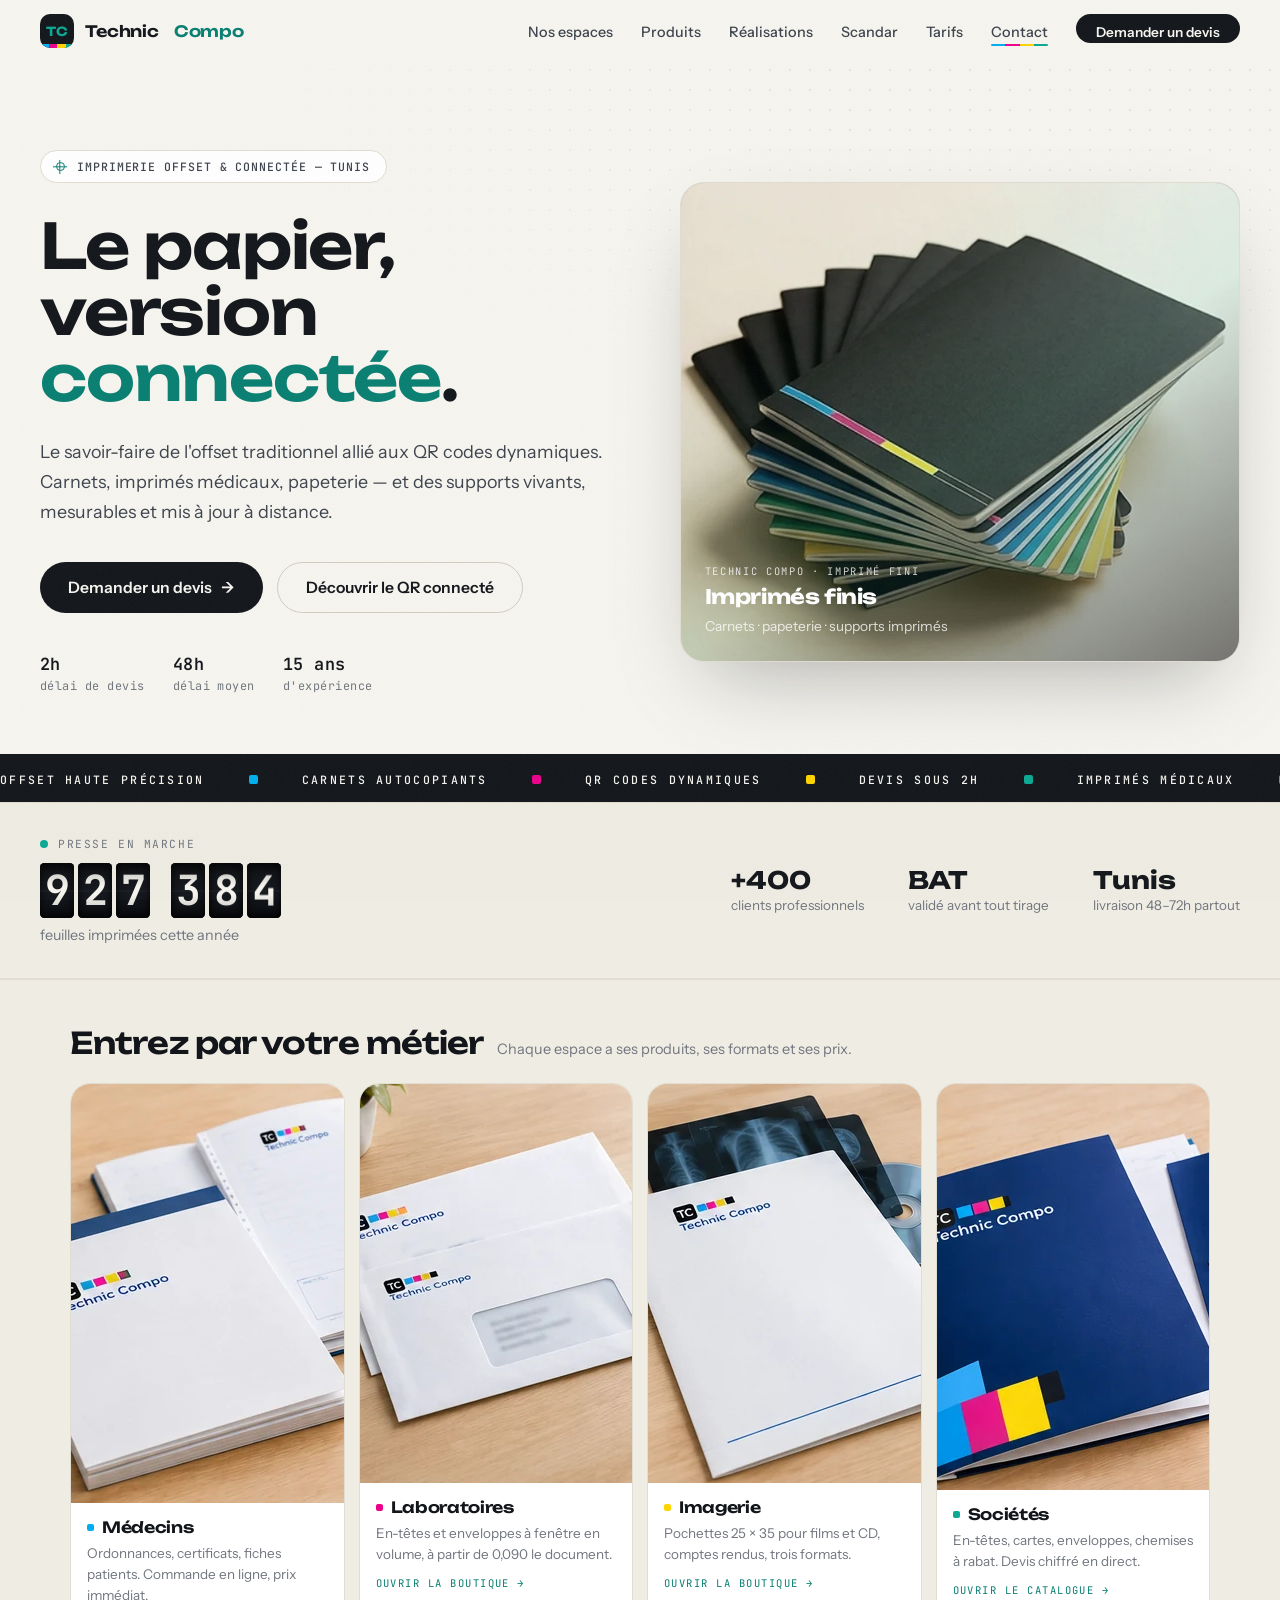
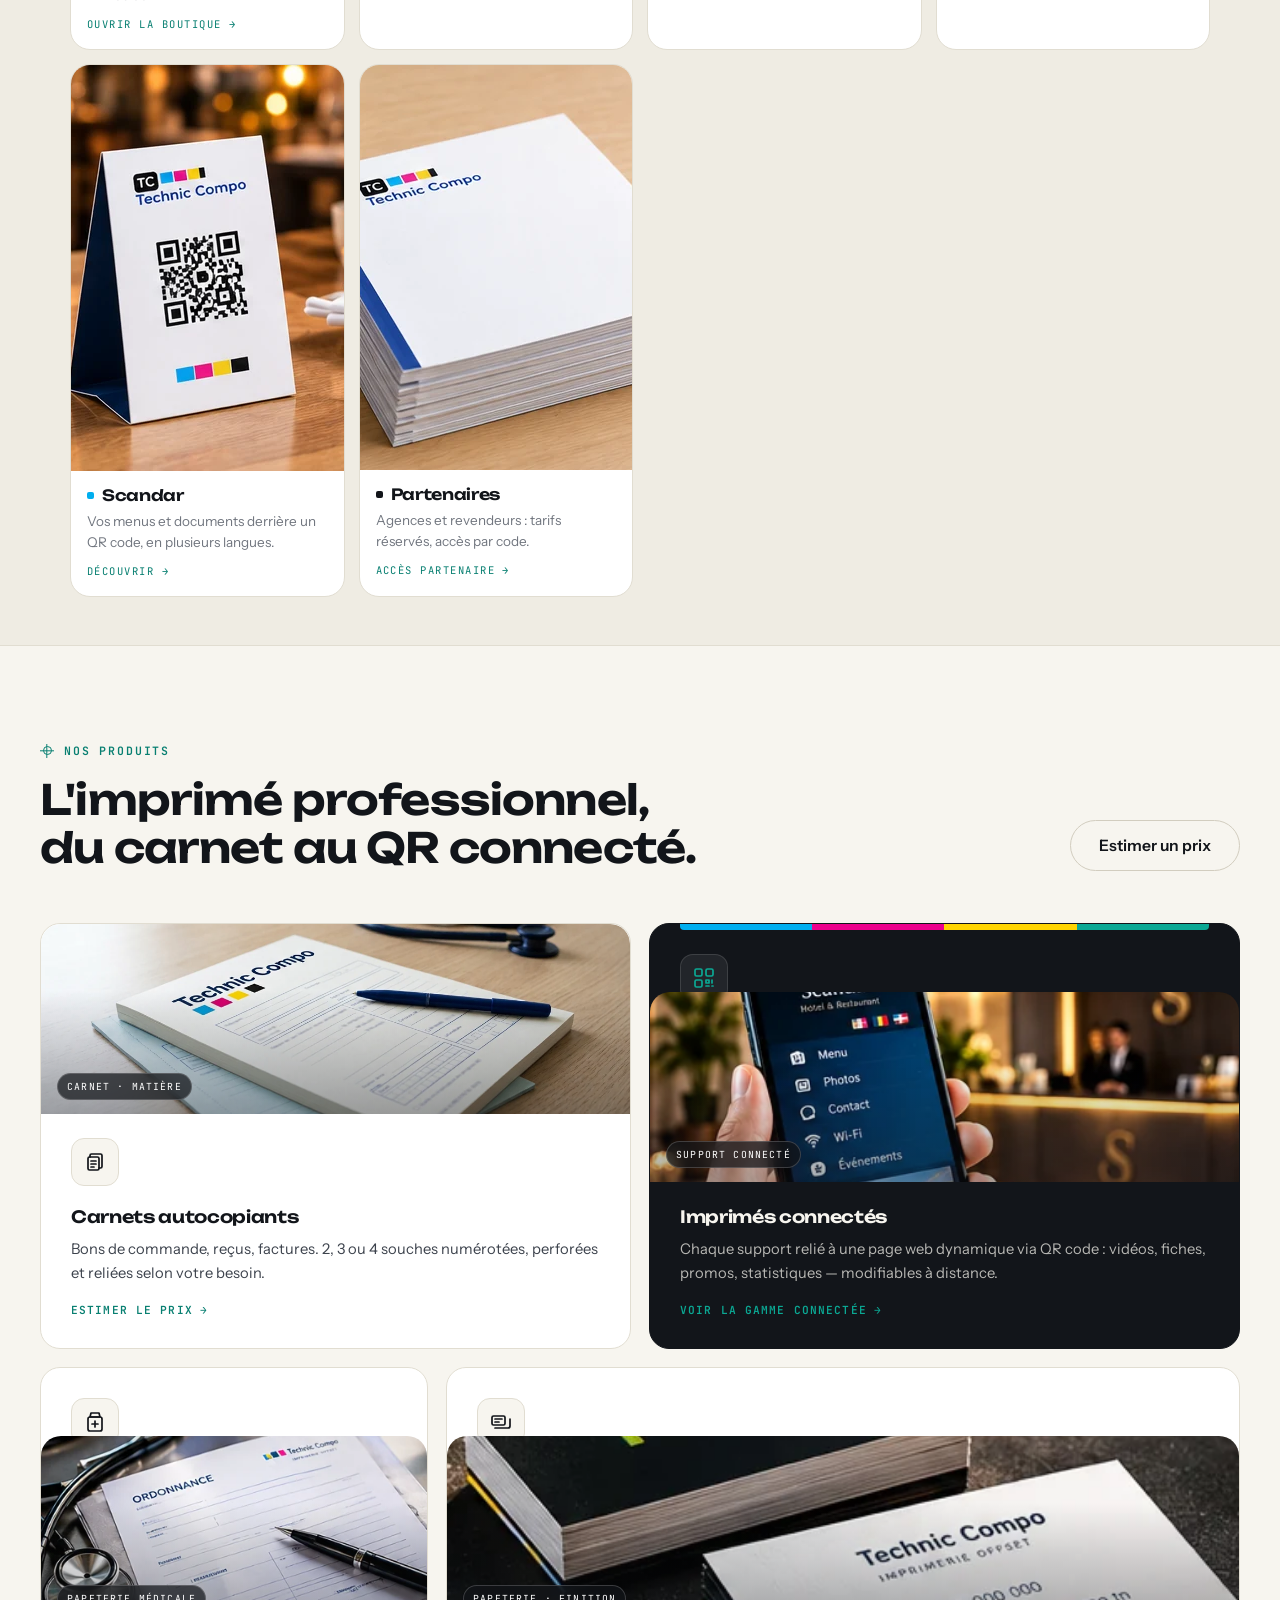
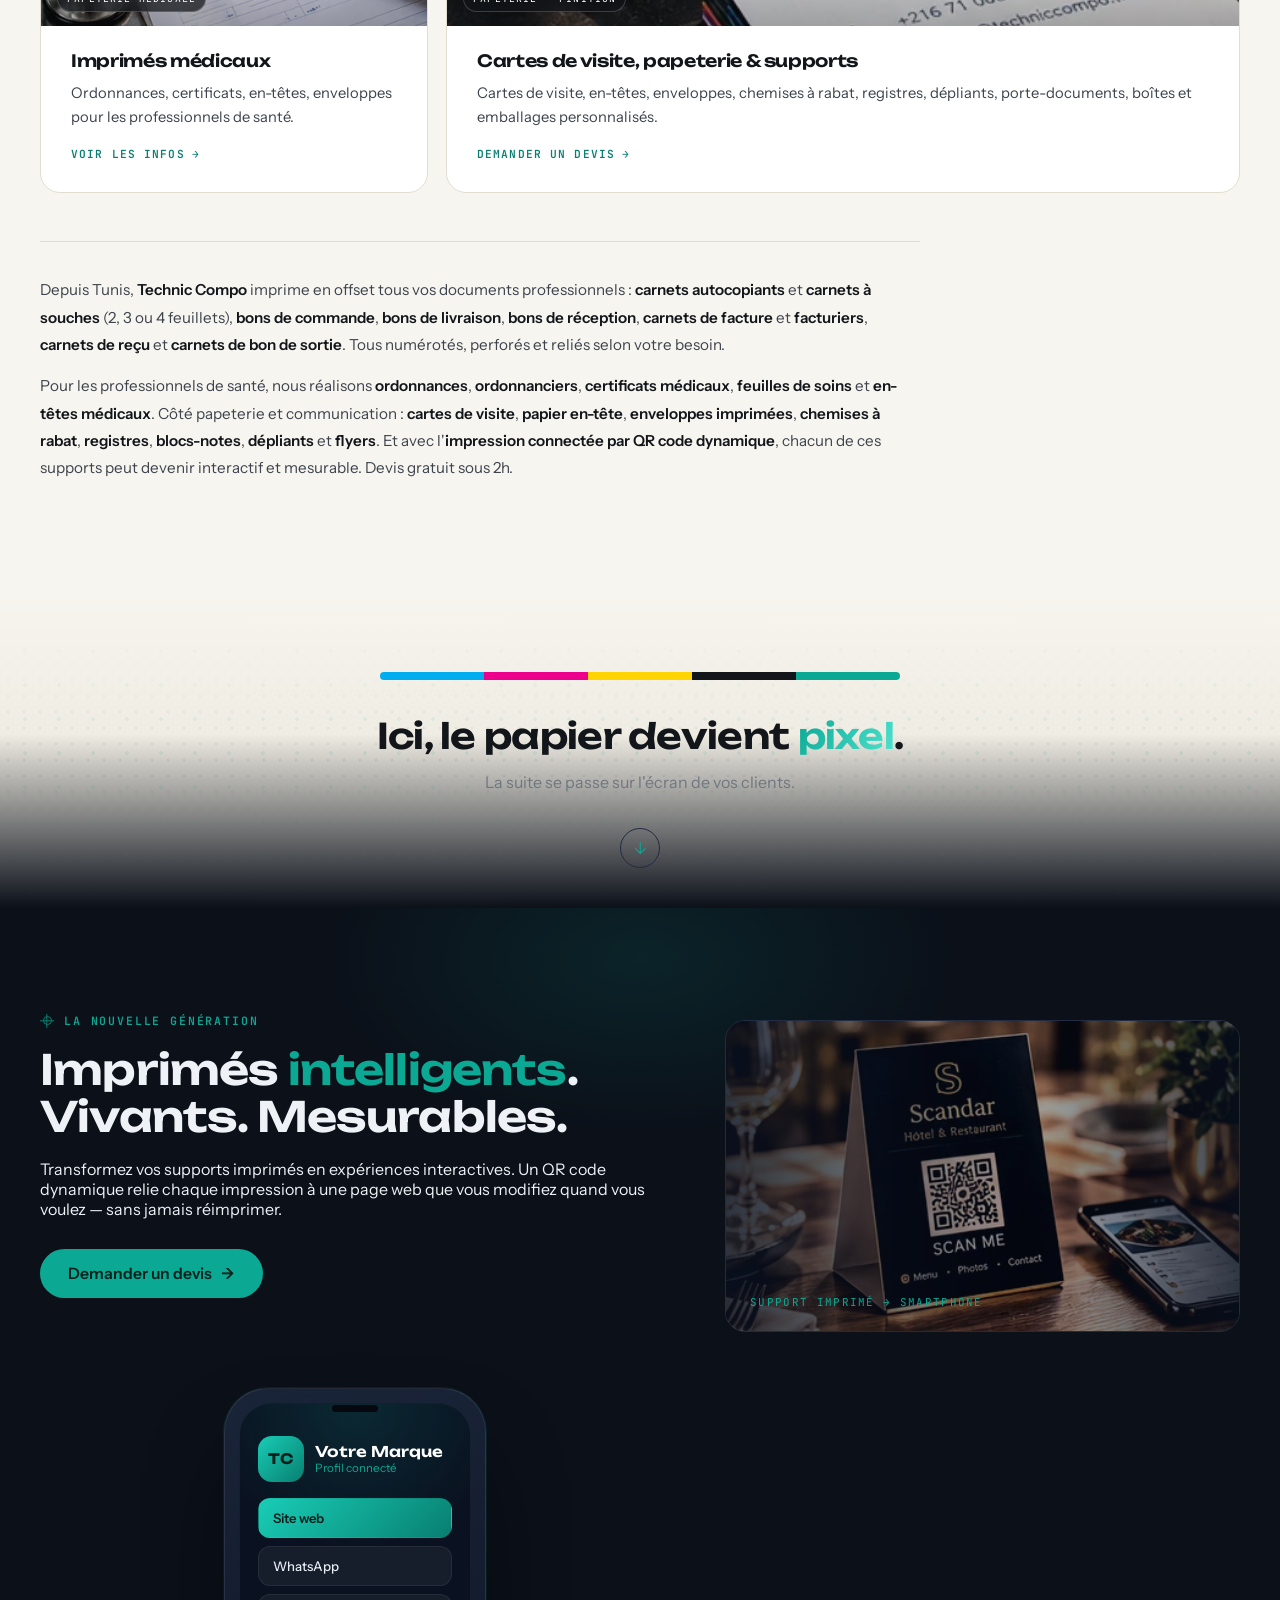
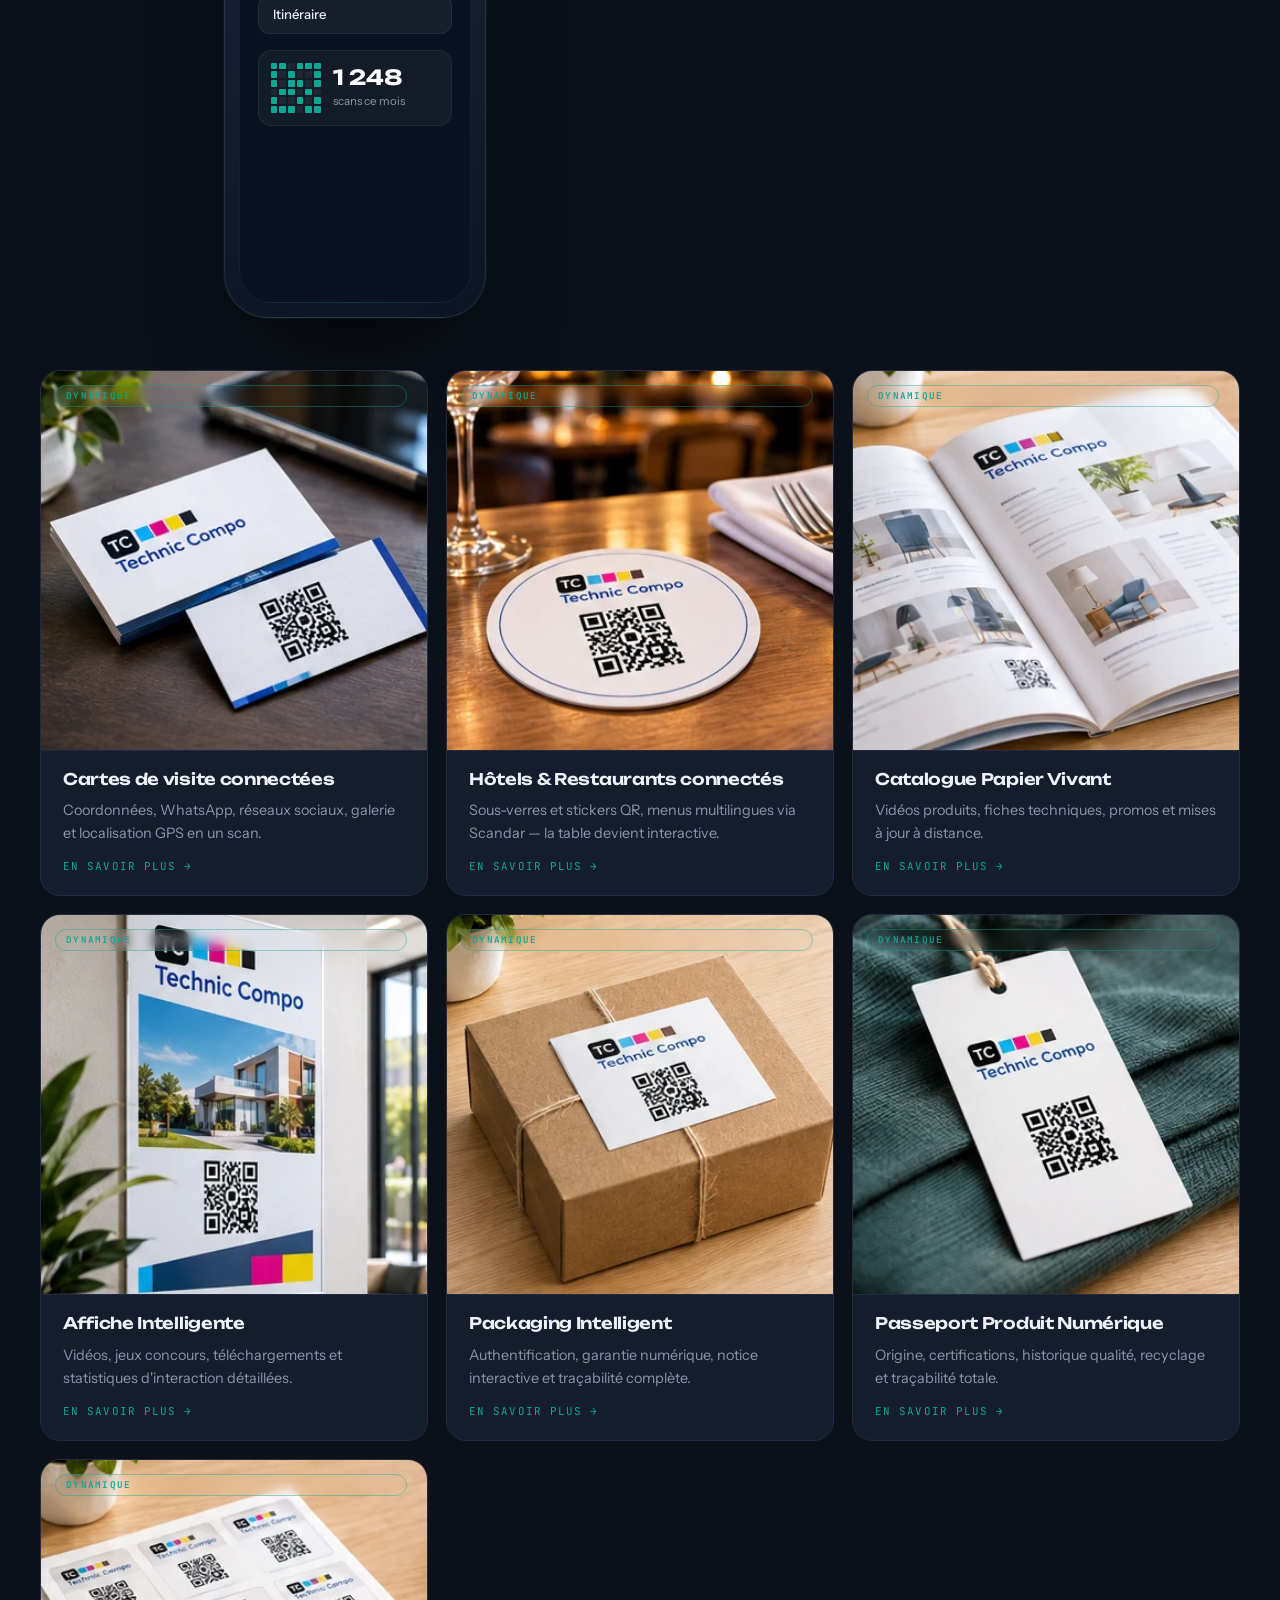
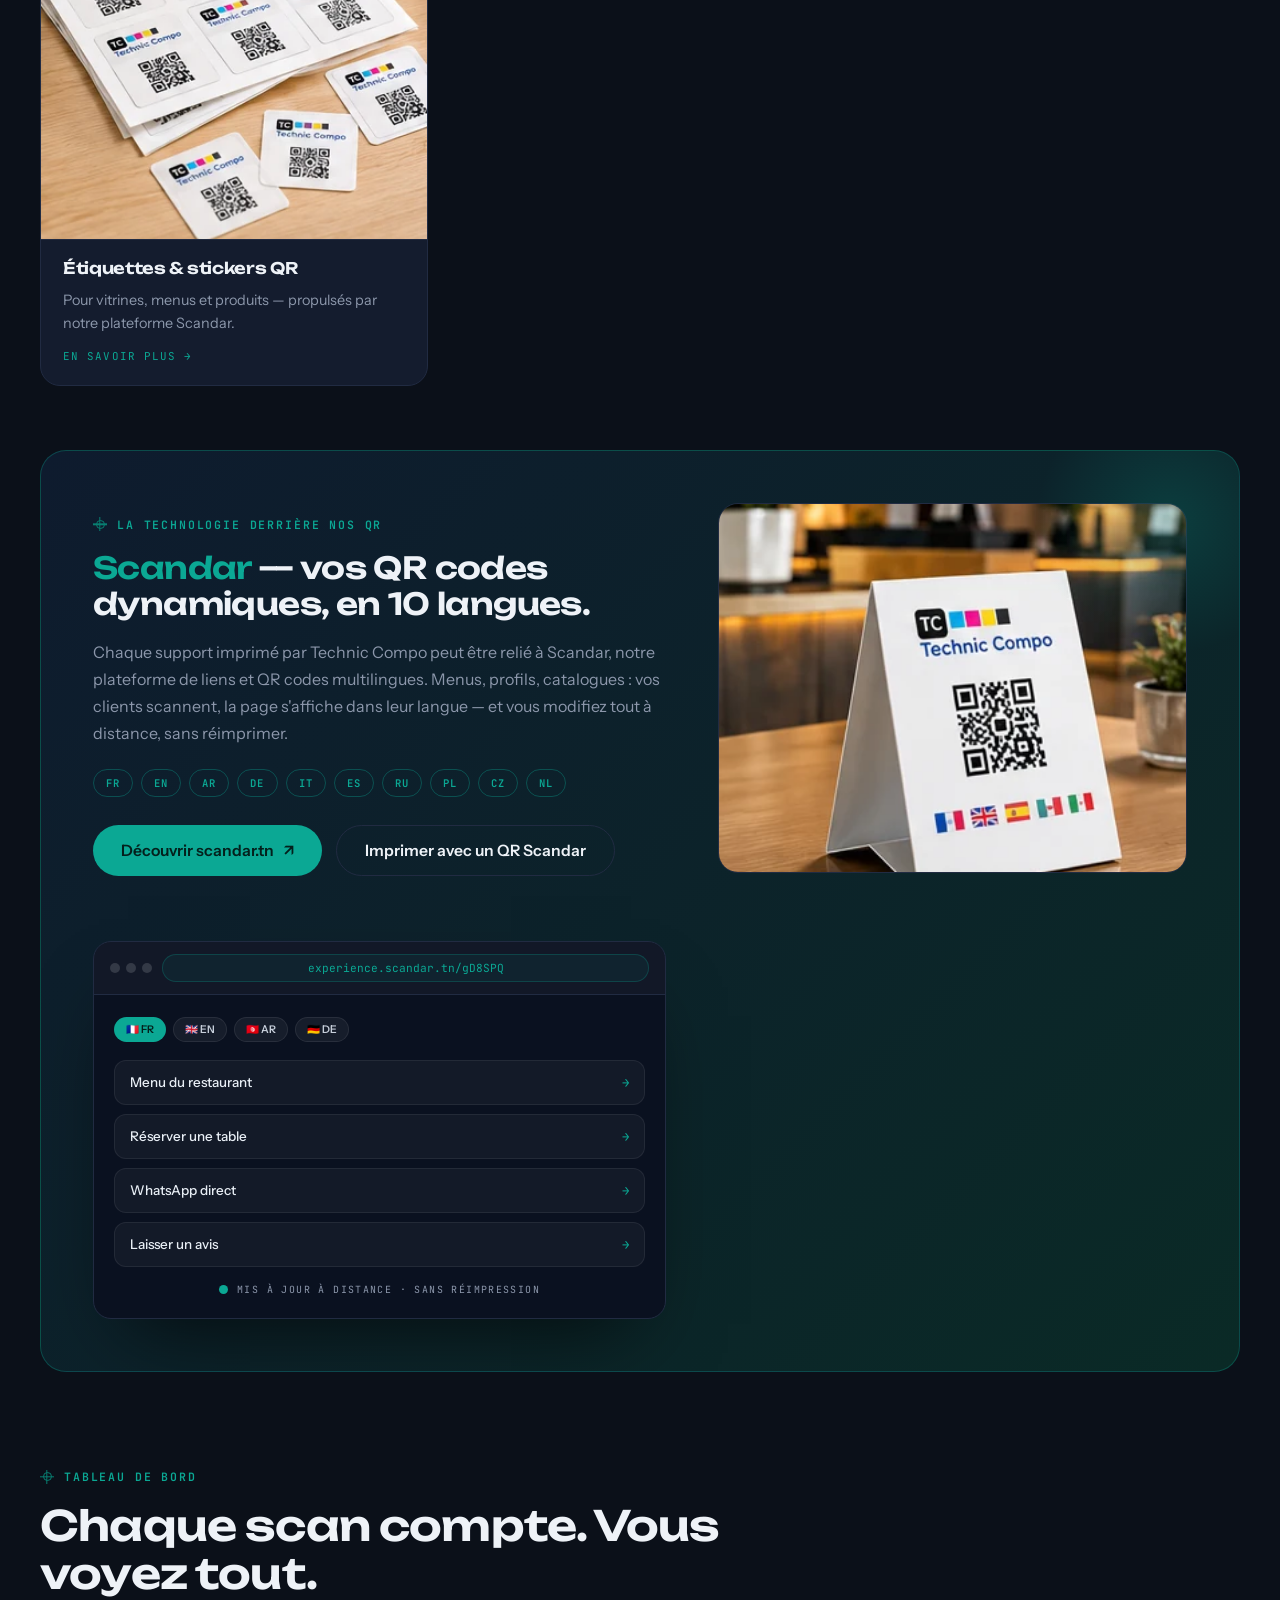
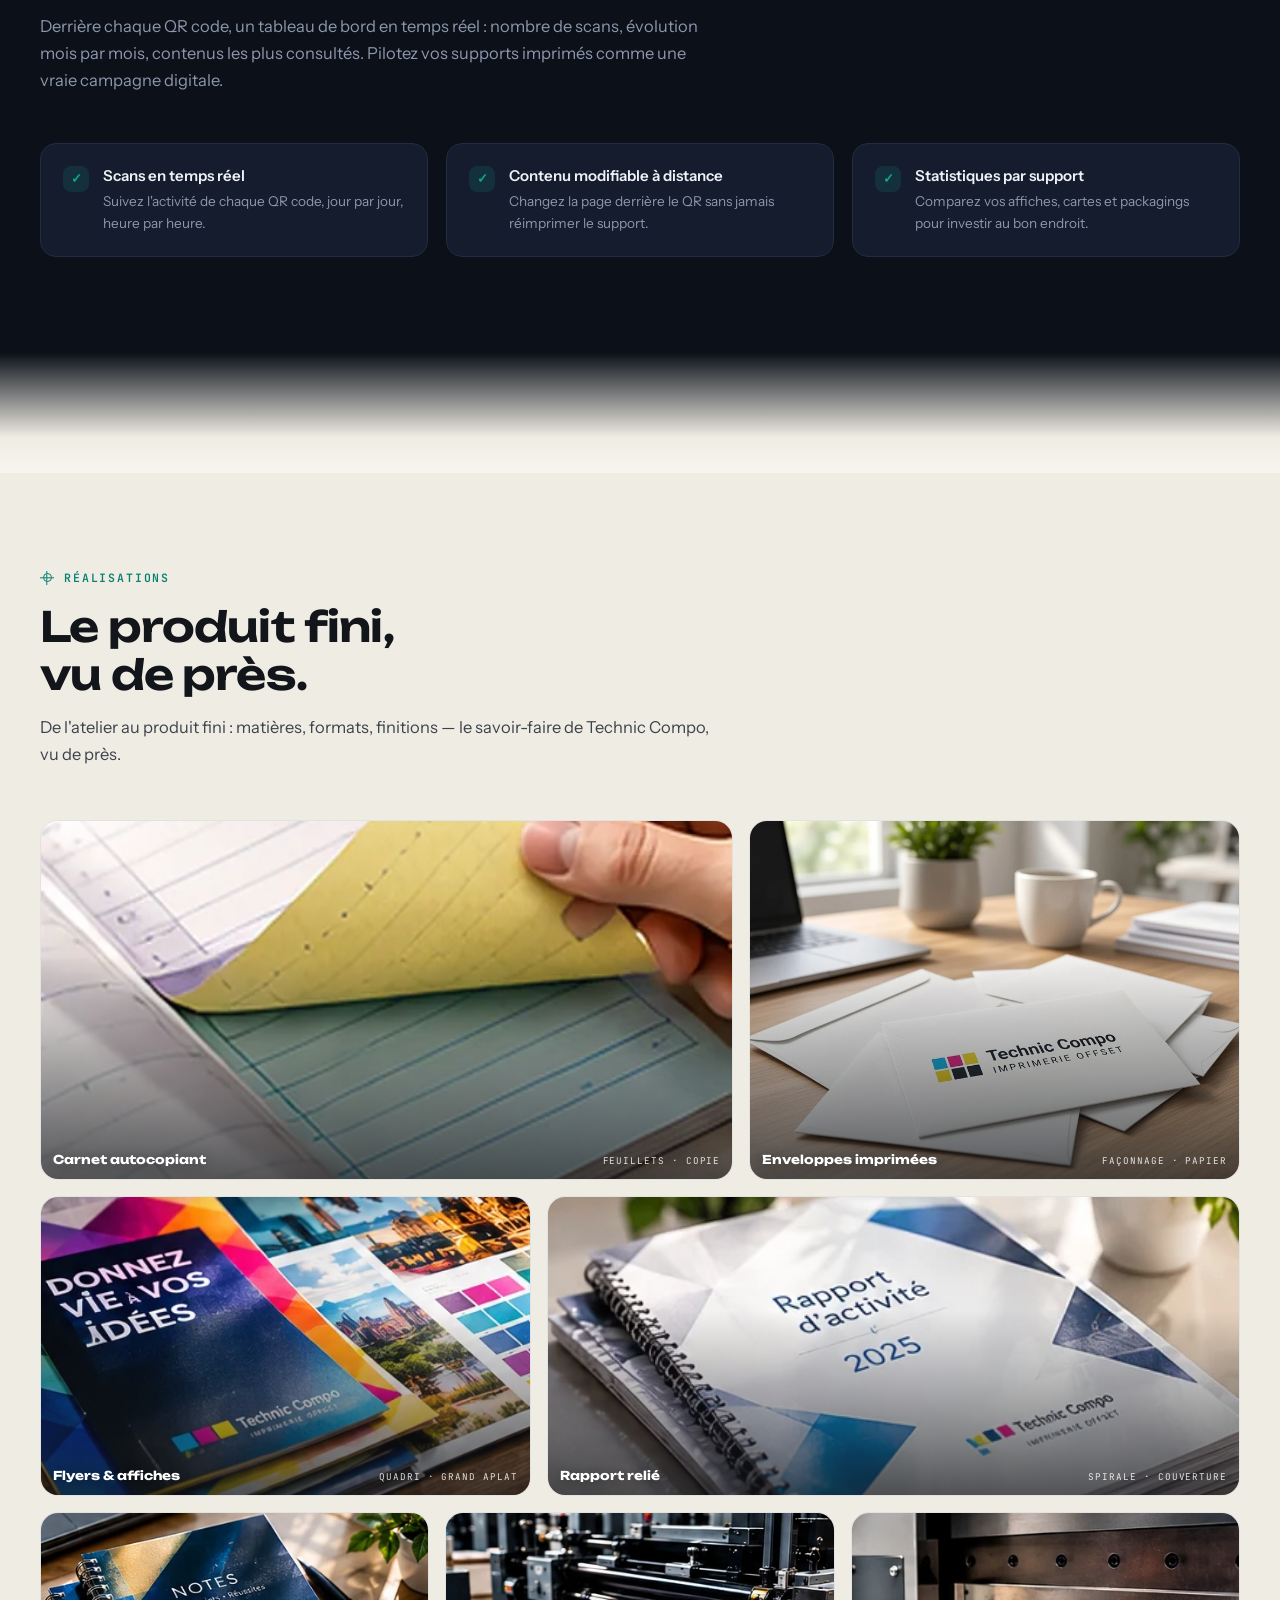
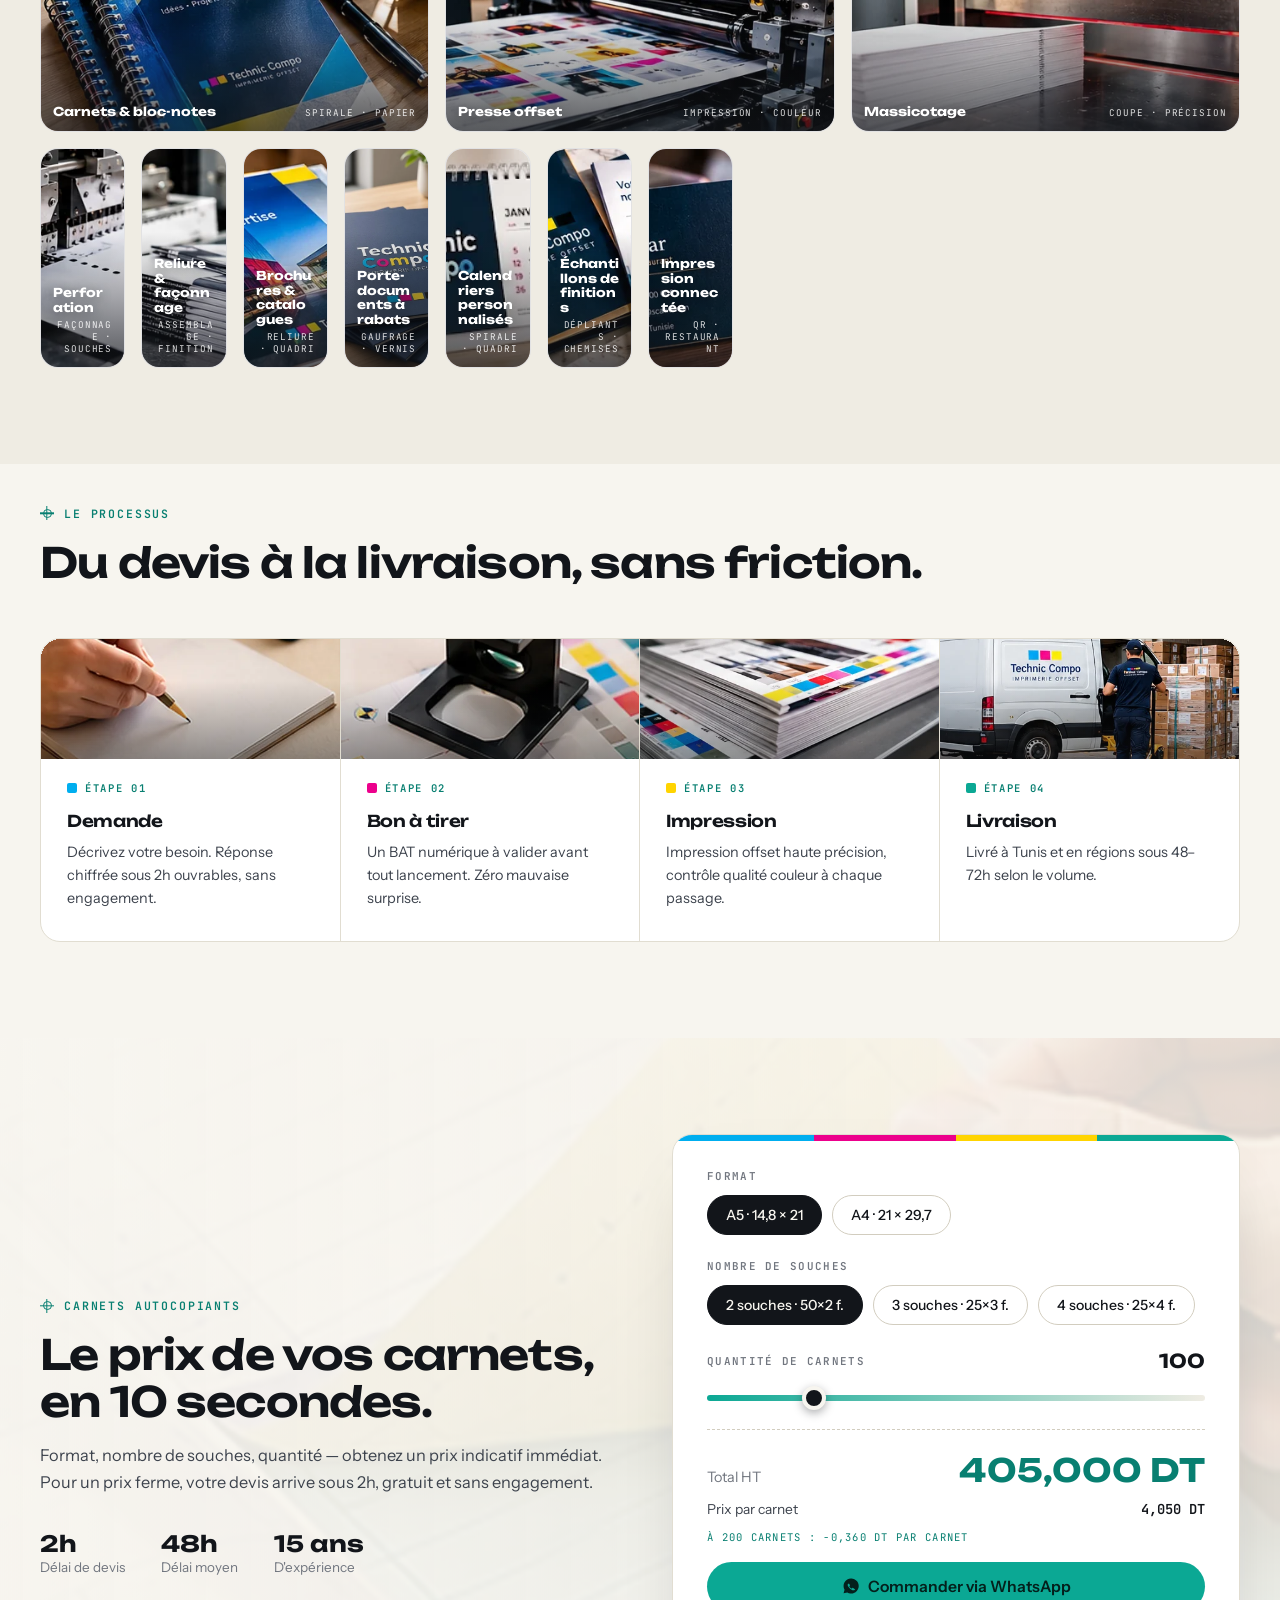
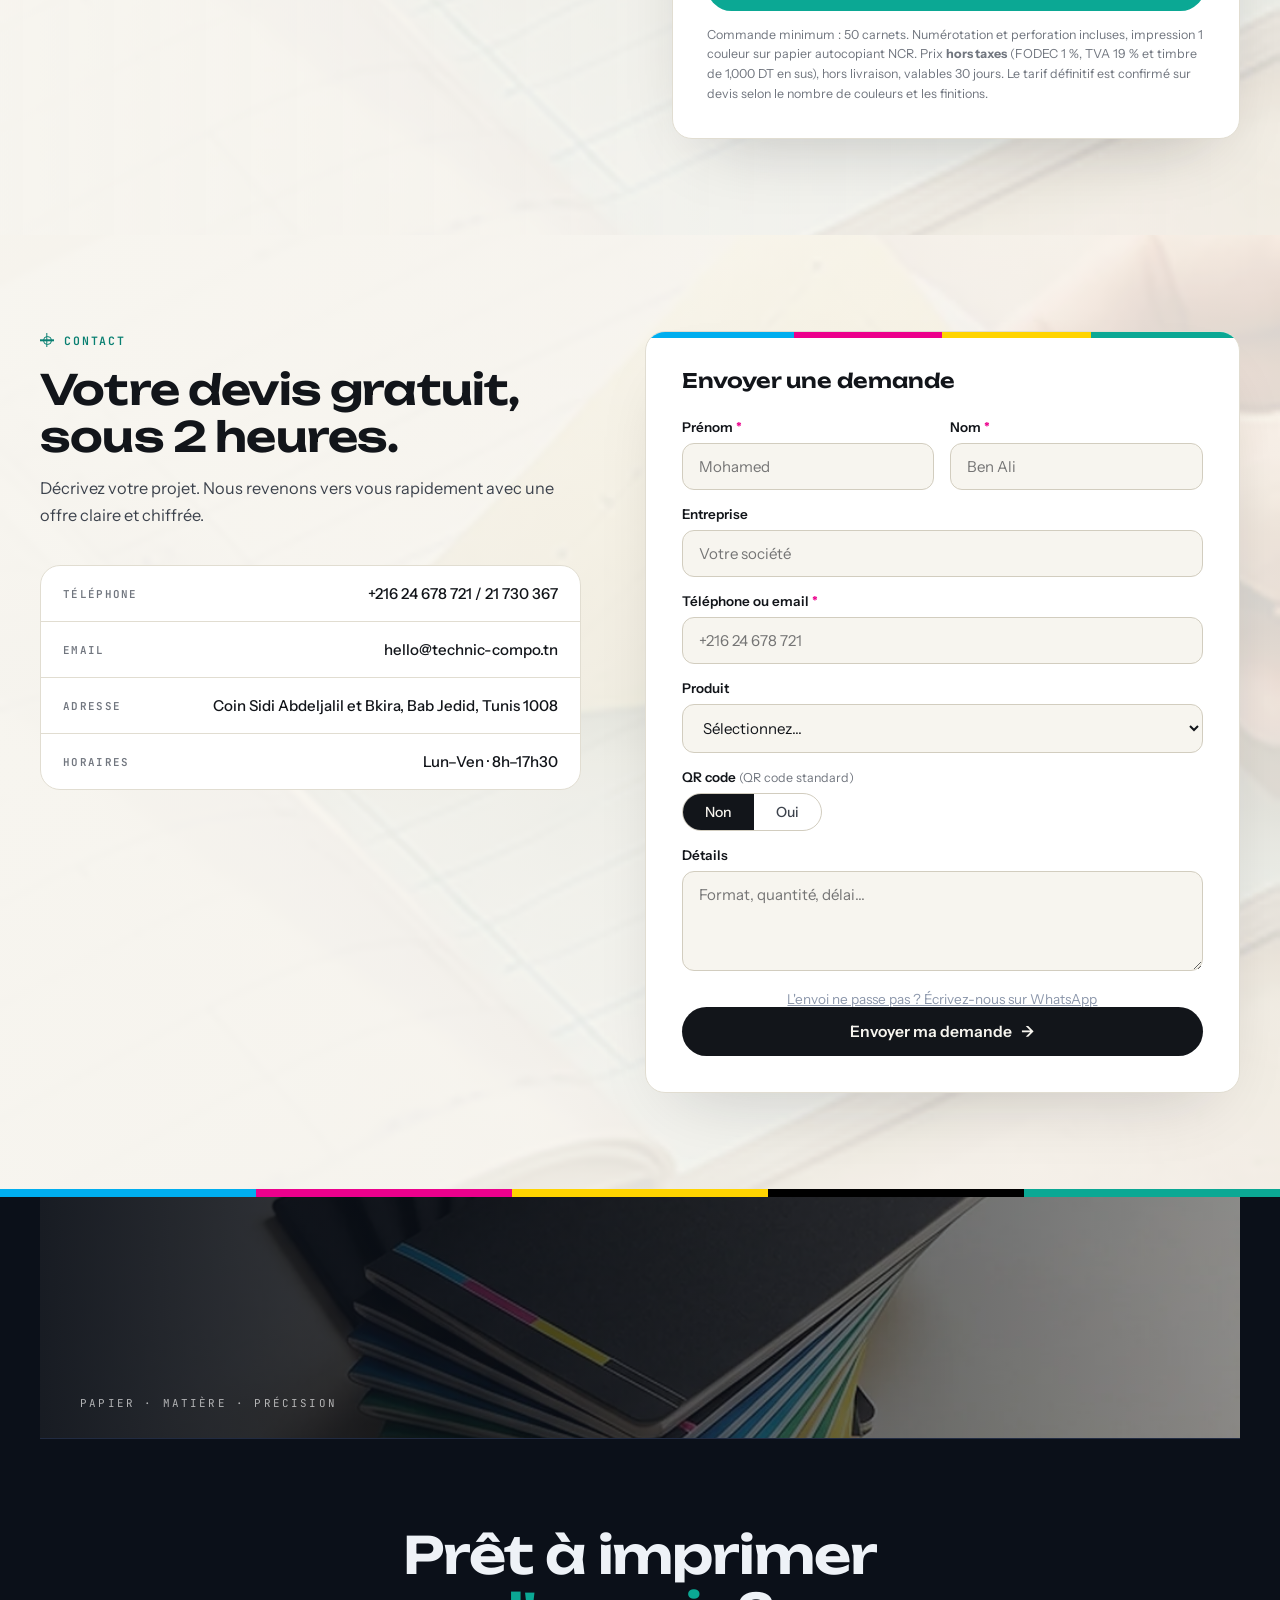
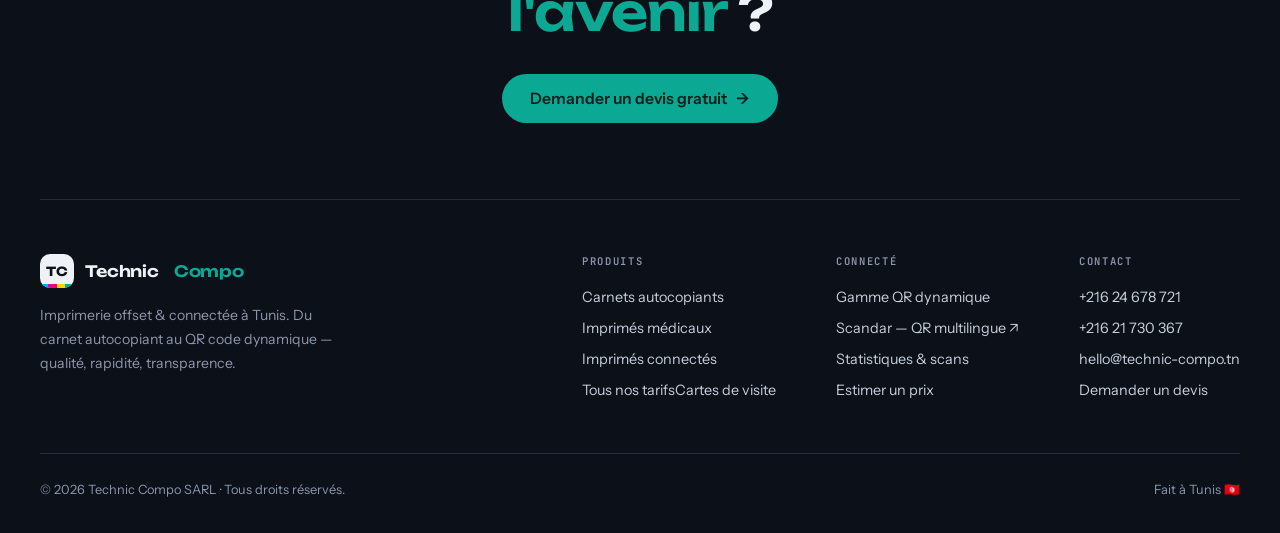
==== index.html @ 23e91f6c "Site Technic Compo : 9 pages (accueil, medical, societes, partenaires, scandar, tarifs, merci) Co-Au" ====
<!DOCTYPE html>
<html lang="fr">
<head>
<meta charset="UTF-8">
<meta name="viewport" content="width=device-width, initial-scale=1.0">
<title>Technic Compo — Imprimerie offset & QR codes dynamiques à Tunis</title>
<meta name="description" content="Imprimerie offset à Tunis : carnets autocopiants, carnets à souches, bons de commande, bons de livraison, carnets de facture et facturiers, carnets de reçu, ordonnances et certificats médicaux, cartes de visite, papeterie professionnelle et impression connectée par QR code. Devis gratuit sous 2h.">
<meta name="keywords" content="imprimerie Tunis, imprimerie offset Tunisie, carnet autocopiant, carnet à souches, bon de commande, bon de livraison, bon de réception, carnet de facture, facturier, carnet de reçu, carnet de bon de sortie, carnet de prélèvement, ordonnance, ordonnancier, certificat médical, feuille de soins, en-tête médical, imprimés médicaux, carte de visite, papier en-tête, enveloppe imprimée, chemise à rabat, registre, bloc-note, dépliant, flyer, papeterie professionnelle, QR code dynamique, impression connectée, Technic Compo">
<meta name="author" content="Technic Compo SARL">
<meta name="robots" content="index, follow">
<link rel="canonical" href="https://technic-compo.tn/">
<meta name="geo.region" content="TN-11">
<meta name="geo.placename" content="Tunis">
<meta name="geo.position" content="36.7989;10.1797">
<meta name="ICBM" content="36.7989, 10.1797">

<!-- Open Graph -->
<meta property="og:type" content="website">
<meta property="og:locale" content="fr_TN">
<meta property="og:site_name" content="Technic Compo">
<meta property="og:title" content="Technic Compo — Imprimerie offset & QR codes dynamiques à Tunis">
<meta property="og:description" content="Carnets autocopiants, imprimés médicaux, cartes de visite, papeterie et impression connectée par QR code. Devis gratuit sous 2h.">
<meta property="og:url" content="https://technic-compo.tn/">
<meta property="og:image" content="https://technic-compo.tn/images/tc-18-og-share.jpg">
<meta property="og:image:type" content="image/jpeg">
<meta property="og:image:width" content="1200">
<meta property="og:image:height" content="630">
<meta property="og:image:alt" content="Technic Compo — carnets autocopiants et papeterie professionnelle">

<!-- Twitter Card -->
<meta name="twitter:card" content="summary_large_image">
<meta name="twitter:title" content="Technic Compo — Imprimerie offset & QR codes dynamiques à Tunis">
<meta name="twitter:description" content="Carnets autocopiants, imprimés médicaux, cartes de visite, papeterie et impression connectée par QR code. Devis gratuit sous 2h.">
<meta name="twitter:image" content="https://technic-compo.tn/images/tc-18-og-share.jpg">

<!-- Favicon -->
<link rel="icon" href="data:image/svg+xml,<svg xmlns='http://www.w3.org/2000/svg' viewBox='0 0 100 100'><rect width='100' height='100' rx='22' fill='%23101418'/><text x='50' y='66' font-size='46' font-weight='700' text-anchor='middle' fill='%230DAF9B' font-family='Arial'>TC</text></svg>">

<!-- Données structurées -->
<script type="application/ld+json">
{
  "@context": "https://schema.org",
  "@type": "LocalBusiness",
  "name": "Technic Compo SARL",
  "description": "Imprimerie offset à Tunis : carnets autocopiants et à souches, bons de commande et de livraison, carnets de facture et facturiers, carnets de reçu, ordonnances et certificats médicaux, cartes de visite, papeterie professionnelle et impression connectée par QR code dynamique.",
  "image": "https://technic-compo.tn/images/tc-18-og-share.webp",
  "url": "https://technic-compo.tn/",
  "telephone": "+21624678721",
  "email": "hello@technic-compo.tn",
  "address": {
    "@type": "PostalAddress",
    "streetAddress": "Coin Sidi Abdeljalil et Bkira, Bab Jedid",
    "addressLocality": "Tunis",
    "postalCode": "1008",
    "addressCountry": "TN"
  },
  "geo": {"@type": "GeoCoordinates", "latitude": 36.7989, "longitude": 10.1797},
  "openingHoursSpecification": {
    "@type": "OpeningHoursSpecification",
    "dayOfWeek": ["Monday","Tuesday","Wednesday","Thursday","Friday"],
    "opens": "08:00", "closes": "17:30"
  },
  "hasOfferCatalog": {
    "@type": "OfferCatalog",
    "name": "Produits d'impression",
    "itemListElement": [
      {"@type": "Offer", "itemOffered": {"@type": "Service", "name": "Carnets autocopiants à souches"}},
      {"@type": "Offer", "itemOffered": {"@type": "Service", "name": "Bons de commande et bons de livraison"}},
      {"@type": "Offer", "itemOffered": {"@type": "Service", "name": "Carnets de facture et facturiers"}},
      {"@type": "Offer", "itemOffered": {"@type": "Service", "name": "Carnets de reçu"}},
      {"@type": "Offer", "itemOffered": {"@type": "Service", "name": "Ordonnances et ordonnanciers médicaux"}},
      {"@type": "Offer", "itemOffered": {"@type": "Service", "name": "Certificats médicaux et feuilles de soins"}},
      {"@type": "Offer", "itemOffered": {"@type": "Service", "name": "Cartes de visite"}},
      {"@type": "Offer", "itemOffered": {"@type": "Service", "name": "Papeterie : en-têtes, enveloppes, chemises, registres, blocs-notes"}},
      {"@type": "Offer", "itemOffered": {"@type": "Service", "name": "Impression connectée par QR code dynamique"}}
    ]
  },
  "priceRange": "$$"
}
</script>

<link rel="preload" as="image" href="images/tc-01-hero-carnets.webp" fetchpriority="high">
<link rel="preconnect" href="https://fonts.googleapis.com">
<link rel="preconnect" href="https://fonts.gstatic.com" crossorigin>
<link href="https://fonts.googleapis.com/css2?family=Unbounded:wght@500;600;700&family=Instrument+Sans:ital,wght@0,400;0,500;0,600;1,400&family=JetBrains+Mono:wght@400;500;600&display=swap" rel="stylesheet">

<style>
:root{
  --paper:#F7F5EF; --paper2:#EFECE3; --card:#FFFFFF;
  --ink:#12151A; --ink2:#3D434D; --ink3:#71767F;
  --line:#E1DDD1; --line2:#D2CDBF;
  --teal:#0BA894; --teal-dk:#087F71; --teal-ink:#053B34;
  --cyan:#00AEEF; --magenta:#EC008C; --yellow:#FFD400;
  --night:#0B1019; --night2:#0F1522; --npanel:#141C2E; --nline:#212B42; --nink:#EEF2F7; --nmid:#8C97AB;
  --r:20px;
}
*{margin:0;padding:0;box-sizing:border-box}
html{scroll-behavior:smooth}
.sec,section[id],div[id]{scroll-margin-top:74px}
body{font-family:'Instrument Sans',sans-serif;background:var(--paper);color:var(--ink);-webkit-font-smoothing:antialiased;overflow-x:hidden}
::selection{background:var(--ink);color:var(--paper)}
a{color:inherit;text-decoration:none}
img{display:block;max-width:100%}
h1,h2,h3{font-family:'Unbounded',sans-serif;letter-spacing:-.02em}
.mono{font-family:'JetBrains Mono',monospace}
@media(prefers-reduced-motion:reduce){*{animation:none!important;transition:none!important}.reveal,.reveal-print{opacity:1!important;transform:none!important;text-shadow:none!important}.loader,.cur{display:none!important}}
.reveal{opacity:0;transform:translateY(24px);transition:opacity .65s cubic-bezier(.2,.6,.2,1),transform .65s cubic-bezier(.2,.6,.2,1)}
.reveal.in{opacity:1;transform:none}

/* ====== SIGNATURE : barre de contrôle CMJN (comme sur les bords de feuille offset) ====== */
.cmyk{display:flex;gap:0;height:8px;width:100%}
.cmyk i{flex:1}
.cmyk .c{background:var(--cyan)}.cmyk .m{background:var(--magenta)}.cmyk .y{background:var(--yellow)}.cmyk .k{background:var(--ink)}.cmyk .t{background:var(--teal)}
.cmyk-mini{display:inline-flex;gap:3px;vertical-align:middle}
.cmyk-mini i{width:9px;height:9px;border-radius:2px}

/* repère de calage (registration mark) */
.reg{position:relative;width:14px;height:14px;flex-shrink:0;display:inline-block}
.reg::before,.reg::after{content:'';position:absolute;background:currentColor}
.reg::before{left:50%;top:0;width:1.4px;height:100%;transform:translateX(-50%)}
.reg::after{top:50%;left:0;height:1.4px;width:100%;transform:translateY(-50%)}
.reg u{position:absolute;inset:2.5px;border:1.4px solid currentColor;border-radius:50%}

/* eyebrow technique */
.eyebrow{display:inline-flex;align-items:center;gap:10px;font-family:'JetBrains Mono',monospace;font-size:.72rem;font-weight:600;text-transform:uppercase;letter-spacing:.16em;color:var(--teal-dk);margin-bottom:18px}
.eyebrow .reg{color:var(--teal-dk)}

/* ====== BARRE DE PROGRESSION CMJN (scroll) ====== */
.progress{position:fixed;top:0;left:0;right:0;height:4px;z-index:400;transform-origin:left;transform:scaleX(0);background:linear-gradient(90deg,var(--cyan) 0 25%,var(--magenta) 25% 50%,var(--yellow) 50% 75%,var(--teal) 75%);transition:transform .08s linear}

/* ====== MARQUEE (bandeau défilant) ====== */
.marquee{overflow:hidden;background:var(--ink);color:var(--paper);padding:14px 0;white-space:nowrap;position:relative}
.marquee-track{display:inline-flex;align-items:center;gap:44px;animation:mq 30s linear infinite;font-family:'JetBrains Mono',monospace;font-size:.72rem;font-weight:500;letter-spacing:.2em;text-transform:uppercase;padding-right:44px}
@keyframes mq{from{transform:translateX(0)}to{transform:translateX(-50%)}}
.marquee .sq{width:9px;height:9px;border-radius:2px;flex:none}
.marquee:hover .marquee-track{animation-play-state:paused}
/* ====== SECTION SCANDAR ====== */
.scandar-panel{margin-top:64px;background:linear-gradient(135deg,#0E1B2E,#0A2A26);border:1px solid rgba(11,168,148,.3);border-radius:calc(var(--r) + 6px);padding:52px;display:grid;grid-template-columns:1.1fr .9fr;gap:52px;align-items:center;position:relative;overflow:hidden}
.scandar-panel::before{content:'';position:absolute;top:-120px;right:-120px;width:380px;height:380px;background:radial-gradient(50% 50% at 50% 50%,rgba(11,168,148,.2),transparent 70%);pointer-events:none}
.scandar-panel h3{font-size:clamp(1.3rem,2.6vw,1.9rem);font-weight:600;line-height:1.2;margin-bottom:16px}
.scandar-panel h3 .t{color:var(--teal)}
.scandar-panel>div>p{color:var(--nmid);font-size:1rem;line-height:1.7;margin-bottom:22px}
.lang-chips{display:flex;gap:8px;flex-wrap:wrap;margin-bottom:28px}
.lang-chips span{font-family:'JetBrains Mono',monospace;font-size:.66rem;font-weight:600;letter-spacing:.1em;padding:6px 12px;border-radius:100px;border:1px solid rgba(11,168,148,.35);color:var(--teal)}
.sc-ctas{display:flex;gap:14px;flex-wrap:wrap}
.browser{background:#0A1120;border:1px solid var(--nline);border-radius:18px;overflow:hidden;box-shadow:0 40px 80px -35px rgba(0,0,0,.7)}
.browser-bar{display:flex;align-items:center;gap:10px;padding:12px 16px;border-bottom:1px solid var(--nline);background:rgba(255,255,255,.03)}
.browser-bar .dots{display:flex;gap:6px}
.browser-bar .dots i{width:10px;height:10px;border-radius:50%;background:rgba(255,255,255,.14)}
.browser-url{flex:1;font-family:'JetBrains Mono',monospace;font-size:.7rem;color:var(--teal);background:rgba(11,168,148,.08);border:1px solid rgba(11,168,148,.25);border-radius:100px;padding:6px 14px;text-align:center;overflow:hidden;text-overflow:ellipsis}
.browser-body{padding:22px 20px}
.bl-langs{display:flex;gap:7px;margin-bottom:18px}
.bl-langs span{font-size:.66rem;font-weight:600;padding:5px 11px;border-radius:100px;background:rgba(255,255,255,.05);border:1px solid rgba(255,255,255,.08);color:#C6CEDA}
.bl-langs span.on{background:var(--teal);color:#04201C;border-color:transparent}
.bl-item{display:flex;justify-content:space-between;align-items:center;padding:13px 15px;border-radius:12px;background:rgba(255,255,255,.04);border:1px solid rgba(255,255,255,.07);margin-bottom:9px;font-size:.84rem;color:#E8EEF5;font-weight:500}
.bl-item b{font-family:'JetBrains Mono',monospace;font-weight:600;font-size:.78rem;color:var(--teal)}
.bl-live{display:flex;align-items:center;gap:9px;font-family:'JetBrains Mono',monospace;font-size:.62rem;letter-spacing:.14em;text-transform:uppercase;color:var(--nmid);margin-top:16px;justify-content:center}

/* ====== NAV ====== */
nav{position:fixed;top:0;left:0;right:0;z-index:300;display:flex;align-items:center;justify-content:space-between;padding:14px 40px;background:rgba(247,245,239,.8);backdrop-filter:blur(16px);-webkit-backdrop-filter:blur(16px);border-bottom:1px solid transparent;transition:border-color .3s,padding .3s}
nav.scrolled{border-color:var(--line);padding:10px 40px}
.logo{display:flex;align-items:center;gap:11px;font-family:'Unbounded';font-weight:600;font-size:.98rem;letter-spacing:-.01em}
.logo .badge{width:34px;height:34px;background:var(--ink);color:var(--teal);border-radius:10px;display:flex;align-items:center;justify-content:center;font-size:.78rem;font-weight:700;position:relative;overflow:hidden}
.logo .badge::after{content:'';position:absolute;bottom:0;left:0;right:0;height:4px;background:linear-gradient(90deg,var(--cyan) 25%,var(--magenta) 25% 50%,var(--yellow) 50% 75%,var(--teal) 75%)}
.logo em{font-style:normal;color:var(--teal-dk)}
.nlinks{display:flex;align-items:center;gap:28px;list-style:none}
.nlinks a{font-size:.9rem;color:var(--ink2);font-weight:500;transition:color .2s}
.nlinks a:hover{color:var(--ink)}
.nbtn{background:var(--ink);color:var(--paper)!important;padding:10px 20px;border-radius:100px;font-weight:600!important;font-size:.85rem!important;transition:transform .15s,box-shadow .25s}
.nbtn:hover{transform:translateY(-1px);box-shadow:0 8px 24px -8px rgba(18,21,26,.5)}
.burger{display:none;flex-direction:column;gap:5px;background:none;border:0;cursor:pointer;padding:6px}
.burger span{width:24px;height:2px;background:var(--ink);border-radius:2px;transition:.3s}
.burger.open span:nth-child(1){transform:translateY(7px) rotate(45deg)}
.burger.open span:nth-child(2){opacity:0}
.burger.open span:nth-child(3){transform:translateY(-7px) rotate(-45deg)}
.mmenu{position:fixed;inset:0;background:var(--paper);z-index:250;display:flex;flex-direction:column;justify-content:flex-start;
  padding:96px 40px calc(48px + env(safe-area-inset-bottom));overflow-y:auto;-webkit-overflow-scrolling:touch;overscroll-behavior:contain;
  transform:translateX(100%);transition:transform .4s cubic-bezier(.4,0,.2,1)}
.mmenu a{flex:none}
.mmenu.open{transform:none}
.mmenu a{font-family:'Unbounded';font-size:1.32rem;font-weight:600;padding:13px 0;border-bottom:1px solid var(--line)}
.mmenu a:last-child{border:0;color:var(--teal-dk)}

/* ====== HERO ====== */
.hero{position:relative;padding:150px 40px 60px;max-width:1320px;margin:0 auto}
.hero-halftone{position:absolute;inset:0;pointer-events:none;background-image:radial-gradient(rgba(18,21,26,.07) 1.2px,transparent 1.2px);background-size:20px 20px;mask-image:radial-gradient(90% 70% at 80% 10%,#000 20%,transparent 70%);-webkit-mask-image:radial-gradient(90% 70% at 80% 10%,#000 20%,transparent 70%)}
.hero-grid{display:grid;grid-template-columns:1.05fr .95fr;gap:56px;align-items:center;position:relative}
.hero-tag{display:inline-flex;align-items:center;gap:10px;background:var(--card);border:1px solid var(--line);padding:8px 16px 8px 12px;border-radius:100px;font-family:'JetBrains Mono',monospace;font-size:.72rem;font-weight:500;letter-spacing:.08em;text-transform:uppercase;color:var(--ink2);margin-bottom:30px}
.hero-tag .reg{color:var(--teal-dk)}
.hero h1{font-size:clamp(2.3rem,4.9vw,3.9rem);font-weight:600;line-height:1.06;margin-bottom:26px}
.hero h1 .t{color:var(--teal-dk)}
.hero-sub{font-size:1.12rem;color:var(--ink2);line-height:1.65;max-width:48ch;margin-bottom:36px}
.hero-cta{display:flex;gap:14px;flex-wrap:wrap;margin-bottom:40px}
.btn{display:inline-flex;align-items:center;gap:9px;padding:15px 28px;border-radius:100px;font-family:'Instrument Sans';font-weight:600;font-size:.98rem;cursor:pointer;border:0;transition:transform .15s,box-shadow .25s,background .25s,color .25s,border-color .25s}
.btn-ink{background:var(--ink);color:var(--paper)}
.btn-ink:hover{transform:translateY(-2px);box-shadow:0 14px 30px -10px rgba(18,21,26,.45)}
.btn-line{background:transparent;color:var(--ink);border:1.5px solid var(--line2)}
.btn-line:hover{border-color:var(--ink);transform:translateY(-2px)}
.btn-teal{background:var(--teal);color:#04201C}
.btn-teal:hover{transform:translateY(-2px);box-shadow:0 14px 30px -10px rgba(11,168,148,.5)}
.btn .ar{transition:transform .2s}
.btn:hover .ar{transform:translateX(3px)}
.hero-specs{display:flex;gap:28px;flex-wrap:wrap;font-family:'JetBrains Mono',monospace;font-size:.74rem;color:var(--ink3);letter-spacing:.04em}
.hero-specs b{display:block;font-size:1.05rem;color:var(--ink);font-weight:600;margin-bottom:3px}

/* Feuille en cours d'impression (visuel hero) */
.press-sheet{position:relative;display:flex;justify-content:center;align-items:center;min-height:480px}
.sheet{position:relative;width:min(380px,100%);background:var(--card);border:1px solid var(--line);border-radius:6px;box-shadow:0 30px 70px -25px rgba(18,21,26,.3),0 4px 14px rgba(18,21,26,.06);padding:34px 30px 26px;transform:rotate(-2deg);animation:sheetfloat 7s ease-in-out infinite alternate}
@keyframes sheetfloat{from{transform:rotate(-2deg) translateY(-6px)}to{transform:rotate(-2deg) translateY(6px)}}
.sheet .crop{position:absolute;width:16px;height:16px;color:var(--ink3)}
.sheet .crop::before,.sheet .crop::after{content:'';position:absolute;background:currentColor}
.sheet .crop::before{width:100%;height:1.2px}
.sheet .crop::after{height:100%;width:1.2px}
.crop.tl{top:9px;left:9px}.crop.tl::before{top:0;left:0}.crop.tl::after{top:0;left:0}
.crop.tr{top:9px;right:9px}.crop.tr::before{top:0;right:0}.crop.tr::after{top:0;right:0}
.crop.bl{bottom:9px;left:9px}.crop.bl::before{bottom:0;left:0}.crop.bl::after{bottom:0;left:0}
.crop.br{bottom:9px;right:9px}.crop.br::before{bottom:0;right:0}.crop.br::after{bottom:0;right:0}
.sheet-cmyk{position:absolute;top:-14px;left:30px;right:30px;display:flex;gap:5px}
.sheet-cmyk i{flex:1;height:8px;border-radius:2px}
.ink-sweep{position:absolute;left:0;right:0;top:-40%;height:40%;background:linear-gradient(180deg,transparent,rgba(11,168,148,.14),transparent);animation:sweep 4.6s ease-in-out infinite;pointer-events:none;border-radius:6px}
@keyframes sweep{0%{top:-40%}60%{top:105%}100%{top:105%}}
.sh-head{display:flex;align-items:center;gap:12px;margin-bottom:20px}
.sh-av{width:48px;height:48px;border-radius:12px;background:var(--ink);color:var(--teal);font-family:'Unbounded';font-weight:700;font-size:.9rem;display:flex;align-items:center;justify-content:center;position:relative;overflow:hidden}
.sh-av::after{content:'';position:absolute;bottom:0;left:0;right:0;height:4px;background:linear-gradient(90deg,var(--cyan) 25%,var(--magenta) 25% 50%,var(--yellow) 50% 75%,var(--teal) 75%)}
.sh-name{font-family:'Unbounded';font-weight:600;font-size:.98rem}
.sh-role{font-family:'JetBrains Mono',monospace;font-size:.68rem;color:var(--teal-dk);letter-spacing:.08em;text-transform:uppercase}
.sh-lines{display:flex;flex-direction:column;gap:9px;margin-bottom:20px}
.sh-lines span{height:12px;border-radius:6px;background:var(--paper2)}
.sh-lines span:nth-child(1){width:88%}.sh-lines span:nth-child(2){width:70%}.sh-lines span:nth-child(3){width:78%}
.sh-qr-row{display:flex;align-items:center;gap:16px;background:var(--paper);border:1px dashed var(--line2);border-radius:14px;padding:14px}
.qr-grid{display:grid;grid-template-columns:repeat(7,1fr);gap:2.5px;width:66px;height:66px;flex:none}
.qr-grid i{background:transparent;border-radius:1.5px}
.qr-grid i.f{background:var(--ink)}
.sh-qr-tx b{font-family:'Unbounded';font-size:1.25rem;display:block;line-height:1.15}
.sh-qr-tx span{font-size:.78rem;color:var(--ink3)}
.sh-foot{display:flex;justify-content:space-between;align-items:center;margin-top:20px;font-family:'JetBrains Mono',monospace;font-size:.64rem;color:var(--ink3);letter-spacing:.06em;text-transform:uppercase}
.float-chip{position:absolute;top:36px;right:-6px;display:flex;align-items:center;gap:10px;background:var(--night);color:var(--nink);border-radius:14px;padding:13px 16px;box-shadow:0 24px 50px -20px rgba(11,16,25,.55);animation:chipfloat 6.5s ease-in-out .5s infinite alternate}
@keyframes chipfloat{from{transform:translateY(-7px)}to{transform:translateY(7px)}}
.fc-dot{width:9px;height:9px;border-radius:50%;background:var(--teal);box-shadow:0 0 0 0 rgba(11,168,148,.55);animation:pulse 1.9s infinite}
@keyframes pulse{0%{box-shadow:0 0 0 0 rgba(11,168,148,.55)}70%{box-shadow:0 0 0 9px rgba(11,168,148,0)}100%{box-shadow:0 0 0 0 rgba(11,168,148,0)}}
.fc-tx b{font-family:'Unbounded';font-size:.98rem;display:block;line-height:1.1}
.fc-tx span{font-size:.72rem;color:var(--nmid)}
.float-chip2{position:absolute;bottom:44px;left:-10px;background:var(--card);border:1px solid var(--line);border-radius:14px;padding:12px 16px;box-shadow:0 18px 40px -18px rgba(18,21,26,.25);animation:chipfloat 7.5s ease-in-out 1.2s infinite alternate-reverse;font-family:'JetBrains Mono',monospace;font-size:.7rem;color:var(--ink2);display:flex;align-items:center;gap:10px}
.float-chip2 .sq{display:flex;gap:3px}
.float-chip2 .sq i{width:10px;height:10px;border-radius:2px}

/* ====== BANDE COMPTEUR ====== */
.statband{border-top:1px solid var(--line);border-bottom:1px solid var(--line);background:var(--paper2)}
.statband-in{max-width:1320px;margin:0 auto;padding:34px 40px;display:flex;align-items:center;justify-content:space-between;gap:40px;flex-wrap:wrap}
.plive{display:flex;align-items:center;gap:10px;font-family:'JetBrains Mono',monospace;font-size:.7rem;text-transform:uppercase;letter-spacing:.14em;color:var(--ink3);margin-bottom:12px}
.pdot{width:8px;height:8px;border-radius:50%;background:var(--teal);animation:pulse 1.9s infinite}
.pcount{font-family:'Unbounded';font-size:2.6rem;font-weight:700;line-height:1;font-variant-numeric:tabular-nums;letter-spacing:-.02em}
.pcl{font-size:.9rem;color:var(--ink3);margin-top:8px}
.trustband{display:flex;gap:44px;flex-wrap:wrap}
.trustband div b{font-family:'Unbounded';font-size:1.5rem;display:block;line-height:1.1}
.trustband div span{font-size:.84rem;color:var(--ink3)}

/* ====== SECTIONS ====== */
.sec{max-width:1320px;margin:0 auto;padding:96px 40px;scroll-margin-top:80px}
.sec-title{font-size:clamp(1.7rem,3.4vw,2.6rem);font-weight:600;line-height:1.14}
.sec-sub{color:var(--ink2);font-size:1.03rem;line-height:1.65;max-width:62ch;margin-top:16px}
.sec-head{display:flex;justify-content:space-between;align-items:flex-end;gap:32px;margin-bottom:52px}

/* ====== PRODUITS (bento clair) ====== */
.bento{display:grid;grid-template-columns:repeat(6,1fr);gap:18px}
.card{background:var(--card);border:1px solid var(--line);border-radius:var(--r);padding:30px;transition:transform .28s,box-shadow .28s,border-color .28s;position:relative;overflow:hidden;display:block;color:inherit}
.card:hover{transform:translateY(-6px);border-color:var(--ink);box-shadow:0 24px 50px -22px rgba(18,21,26,.28)}
.card .ci{width:48px;height:48px;border-radius:13px;background:var(--paper);border:1px solid var(--line);display:flex;align-items:center;justify-content:center;margin-bottom:20px;color:var(--ink)}
.card h3{font-size:1.06rem;font-weight:600;margin-bottom:10px;line-height:1.3}
.card p{font-size:.92rem;color:var(--ink2);line-height:1.6}
.card .go{margin-top:18px;font-family:'JetBrains Mono',monospace;font-size:.7rem;font-weight:600;color:var(--teal-dk);display:inline-flex;align-items:center;gap:7px;letter-spacing:.1em;text-transform:uppercase}
.card .go .ar{transition:transform .2s}
.card:hover .go .ar{transform:translateX(4px)}
.card.lg{grid-column:span 3}
.card.md{grid-column:span 2}
.card.wide{grid-column:span 4}
.card.feat{grid-column:span 3;background:var(--ink);border-color:var(--ink);color:var(--paper)}
.card.feat .ci{background:rgba(255,255,255,.07);border-color:rgba(255,255,255,.12);color:var(--teal)}
.card.feat p{color:rgba(247,245,239,.72)}
.card.feat .go{color:var(--teal)}
.card.feat::after{content:'';position:absolute;top:0;left:30px;right:30px;height:6px;background:linear-gradient(90deg,var(--cyan) 25%,var(--magenta) 25% 50%,var(--yellow) 50% 75%,var(--teal) 75%);border-radius:0 0 4px 4px}
.seo-prose{margin-top:48px;padding-top:34px;border-top:1px solid var(--line);max-width:80ch}
.seo-prose p{color:var(--ink2);font-size:.95rem;line-height:1.8;margin:0 0 14px}
.seo-prose strong{color:var(--ink);font-weight:600}

/* ====== TRANSITION PAPIER → PIXEL ====== */
.bridge{position:relative;background:linear-gradient(180deg,var(--paper) 0%,var(--paper2) 45%,var(--night) 100%);padding:80px 40px 40px;text-align:center;overflow:hidden}
.bridge .cmyk{max-width:520px;margin:0 auto 34px;border-radius:4px;overflow:hidden}
.bridge h2{font-size:clamp(1.5rem,3vw,2.2rem);font-weight:600;color:var(--ink)}
.bridge h2 .px{background:linear-gradient(120deg,var(--teal),#4FE3CF);-webkit-background-clip:text;background-clip:text;color:transparent}
.bridge p{color:var(--ink3);margin-top:14px;font-size:1rem}
.bridge .arrow-dn{margin:36px auto 0;width:40px;height:40px;border-radius:50%;border:1.5px solid var(--nline);display:flex;align-items:center;justify-content:center;color:var(--teal);animation:chipfloat 2.4s ease-in-out infinite alternate}

/* ====== ZONE NUIT (connecté) ====== */
.night{background:var(--night);color:var(--nink)}
.night .eyebrow{color:var(--teal)}
.night .sec-sub{color:var(--nmid)}
.night-glow{position:relative;overflow:hidden}
.night-glow::before{content:'';position:absolute;top:-200px;left:50%;transform:translateX(-50%);width:900px;height:500px;background:radial-gradient(50% 50% at 50% 50%,rgba(11,168,148,.13),transparent 70%);pointer-events:none}
.qr-products{display:grid;grid-template-columns:repeat(3,1fr);gap:18px;margin-top:52px}
.qcard{background:var(--npanel);border:1px solid var(--nline);border-radius:var(--r);padding:28px;cursor:pointer;transition:transform .28s,border-color .28s,box-shadow .28s;position:relative;overflow:hidden}
.qcard:hover{transform:translateY(-6px);border-color:var(--teal);box-shadow:0 24px 60px -25px rgba(11,168,148,.35)}
.qcard .ci{width:48px;height:48px;border-radius:13px;background:rgba(11,168,148,.12);display:flex;align-items:center;justify-content:center;margin-bottom:18px;color:var(--teal)}
.qcard h3{font-size:1rem;font-weight:600;margin-bottom:9px;line-height:1.35}
.qcard p{font-size:.9rem;color:var(--nmid);line-height:1.6}
.qcard .tagpill{position:absolute;top:20px;right:20px;font-family:'JetBrains Mono',monospace;font-size:.58rem;font-weight:600;letter-spacing:.14em;color:var(--teal);border:1px solid rgba(11,168,148,.4);border-radius:100px;padding:4px 10px}
.qcard .more{margin-top:16px;display:inline-block;font-family:'JetBrains Mono',monospace;font-size:.68rem;letter-spacing:.1em;text-transform:uppercase;color:var(--teal)}
.qcard::after{content:'';position:absolute;inset:0;border-radius:inherit;pointer-events:none;opacity:0;transition:opacity .35s;background:radial-gradient(260px circle at var(--mx,50%) var(--my,50%),rgba(11,168,148,.14),transparent 60%)}
.qcard:hover::after{opacity:1}
.conn-head{display:grid;grid-template-columns:1.1fr .9fr;gap:56px;align-items:center}
.conn-head h2{font-size:clamp(1.7rem,3.4vw,2.6rem);font-weight:600;line-height:1.14}
.conn-head h2 .t{color:var(--teal)}
.conn-head>p{color:var(--nmid);font-size:1.05rem;line-height:1.7}

/* Téléphone (mockup) */
.phone-wrap{display:flex;justify-content:center}
.phone{position:relative;width:262px;height:530px;border-radius:44px;background:linear-gradient(165deg,#1A2438,#0D1424);border:1px solid rgba(255,255,255,.09);box-shadow:0 50px 100px -35px rgba(0,0,0,.85),0 0 0 1px rgba(11,168,148,.12);padding:14px;animation:chipfloat 6s ease-in-out infinite alternate}
.phone-cam{position:absolute;top:16px;left:50%;transform:translateX(-50%);width:46px;height:7px;border-radius:10px;background:#05080F;z-index:4}
.phone-screen{position:relative;height:100%;border-radius:32px;overflow:hidden;background:radial-gradient(120% 55% at 50% 0%,rgba(11,168,148,.16),transparent 55%),#0A1120;border:1px solid rgba(255,255,255,.05);padding:32px 18px 18px}
.scan-sweep{position:absolute;left:0;right:0;height:120px;top:-120px;z-index:3;pointer-events:none;background:linear-gradient(180deg,transparent,rgba(11,168,148,.3),transparent);animation:sweep2 4.4s ease-in-out infinite}
@keyframes sweep2{0%{top:-120px}55%{top:100%}100%{top:100%}}
.pv-head{display:flex;align-items:center;gap:11px;margin-bottom:16px}
.pv-av{width:46px;height:46px;border-radius:14px;background:linear-gradient(135deg,#19CDB6,#087F71);color:#04201C;font-family:'Unbounded';font-weight:700;display:flex;align-items:center;justify-content:center;font-size:.9rem}
.pv-name{font-family:'Unbounded';font-weight:600;font-size:.92rem;color:#fff}
.pv-role{font-size:.72rem;color:var(--teal)}
.pv-actions{display:flex;flex-direction:column;gap:8px;margin-bottom:16px}
.pv-actions span{display:block;padding:11px 14px;border-radius:12px;background:rgba(255,255,255,.05);border:1px solid rgba(255,255,255,.07);font-size:.82rem;color:#E8EEF5;font-weight:500}
.pv-actions span:first-child{background:linear-gradient(135deg,#19CDB6,#087F71);color:#04201C;border-color:transparent;font-weight:600}
.pv-stat{display:flex;gap:12px;align-items:center;background:rgba(255,255,255,.04);border:1px solid rgba(255,255,255,.07);border-radius:14px;padding:12px;margin-bottom:14px}
.pv-qr{display:grid;grid-template-columns:repeat(6,1fr);gap:2px;width:50px;height:50px;flex:none}
.pv-qr i{border-radius:1px;background:rgba(255,255,255,.06)}
.pv-qr i.f{background:var(--teal)}
.pv-num b{font-family:'Unbounded';font-weight:700;font-size:1.3rem;color:#fff;display:block;line-height:1.1}
.pv-num span{font-size:.72rem;color:var(--nmid)}
.pv-bars{display:flex;align-items:flex-end;gap:5px;height:46px}
.pv-bars i{flex:1;border-radius:3px 3px 0 0;background:linear-gradient(180deg,var(--teal),rgba(11,168,148,.2));animation:hbar 1.6s ease-in-out infinite}
.pv-bars i:nth-child(2){animation-delay:.15s}.pv-bars i:nth-child(3){animation-delay:.3s}.pv-bars i:nth-child(4){animation-delay:.45s}.pv-bars i:nth-child(5){animation-delay:.6s}.pv-bars i:nth-child(6){animation-delay:.75s}.pv-bars i:nth-child(7){animation-delay:.9s}
@keyframes hbar{0%,100%{height:30%}50%{height:100%}}

/* Dashboard features */
.dash-feats{display:grid;grid-template-columns:repeat(3,1fr);gap:18px;margin-top:48px}
.df{display:flex;gap:14px;background:var(--npanel);border:1px solid var(--nline);border-radius:16px;padding:22px}
.df .dot{width:26px;height:26px;flex:none;border-radius:8px;background:rgba(11,168,148,.14);color:var(--teal);display:flex;align-items:center;justify-content:center;font-size:.8rem;font-weight:700}
.df b{display:block;font-size:.94rem;margin-bottom:5px;font-weight:600}
.df span{font-size:.85rem;color:var(--nmid);line-height:1.55}

/* ====== RETOUR PAPIER : process ====== */
.bridge-up{background:linear-gradient(180deg,var(--night) 0%,var(--paper2) 70%,var(--paper) 100%);height:120px}
.ptrack{display:grid;grid-template-columns:repeat(4,1fr);margin-top:52px;border:1px solid var(--line);border-radius:var(--r);overflow:hidden;background:var(--card)}
.pcol{padding:30px 26px;border-right:1px solid var(--line);position:relative}
.pcol:last-child{border-right:0}
.pcol .pn{font-family:'JetBrains Mono',monospace;font-size:.66rem;font-weight:600;letter-spacing:.16em;text-transform:uppercase;color:var(--teal-dk);margin-bottom:16px;display:flex;align-items:center;gap:8px}
.pcol .pn::before{content:'';width:10px;height:10px;border-radius:2px}
.pcol:nth-child(1) .pn::before{background:var(--cyan)}
.pcol:nth-child(2) .pn::before{background:var(--magenta)}
.pcol:nth-child(3) .pn::before{background:var(--yellow)}
.pcol:nth-child(4) .pn::before{background:var(--teal)}
.pcol h3{font-size:1.02rem;font-weight:600;margin-bottom:10px}
.pcol p{font-size:.9rem;color:var(--ink2);line-height:1.6}

/* ====== ESTIMATEUR ====== */
.est{display:grid;grid-template-columns:1fr 1fr;gap:64px;align-items:center}
.est-l p{color:var(--ink2);font-size:1.02rem;line-height:1.65;margin-top:16px}
.trust{display:flex;gap:36px;margin-top:36px;flex-wrap:wrap}
.trust b{font-family:'Unbounded';font-size:1.4rem;display:block;line-height:1.1}
.trust span{font-size:.84rem;color:var(--ink3)}
.est-card{background:var(--card);border:1px solid var(--line);border-radius:var(--r);padding:34px;box-shadow:0 30px 70px -35px rgba(18,21,26,.25);position:relative;overflow:hidden}
.est-card::before{content:'';position:absolute;top:0;left:0;right:0;height:6px;background:linear-gradient(90deg,var(--cyan) 25%,var(--magenta) 25% 50%,var(--yellow) 50% 75%,var(--teal) 75%)}
.ef{margin-bottom:24px}
.ef label{display:block;font-family:'JetBrains Mono',monospace;font-size:.68rem;font-weight:600;letter-spacing:.12em;text-transform:uppercase;color:var(--ink3);margin-bottom:12px}
.chips{display:flex;gap:10px;flex-wrap:wrap}
.chip{padding:10px 18px;border-radius:100px;border:1.5px solid var(--line2);font-size:.88rem;font-weight:500;cursor:pointer;transition:all .2s;user-select:none}
.chip:hover{border-color:var(--ink)}
.chip.on{background:var(--ink);border-color:var(--ink);color:var(--paper)}
.qd2{display:flex;justify-content:space-between;align-items:center;margin-bottom:12px}
.qd2 b{font-family:'Unbounded';font-size:1.2rem}
input[type=range]{width:100%;-webkit-appearance:none;appearance:none;height:6px;border-radius:6px;background:linear-gradient(90deg,var(--teal),var(--paper2));outline:none}
input[type=range]::-webkit-slider-thumb{-webkit-appearance:none;width:24px;height:24px;border-radius:50%;background:var(--ink);border:4px solid var(--paper);box-shadow:0 3px 10px rgba(18,21,26,.35);cursor:pointer}
input[type=range]::-moz-range-thumb{width:20px;height:20px;border-radius:50%;background:var(--ink);border:4px solid var(--paper);cursor:pointer}
.eres{display:flex;justify-content:space-between;align-items:baseline;border-top:1px dashed var(--line2);padding-top:20px}
.eres .l{font-size:.9rem;color:var(--ink3)}
.eres .v{font-family:'Unbounded';font-size:2rem;font-weight:700;color:var(--teal-dk)}
.eunit{display:flex;justify-content:space-between;align-items:baseline;margin-top:10px;font-size:.86rem;color:var(--ink2)}
.eunit b{font-family:'JetBrains Mono',monospace;font-weight:600;color:var(--ink);font-variant-numeric:tabular-nums}
.edeg{margin-top:12px;font-family:'JetBrains Mono',monospace;font-size:.66rem;letter-spacing:.12em;text-transform:uppercase;color:var(--teal-dk)}
.enote{font-size:.78rem;color:var(--ink3);line-height:1.6;margin-top:14px}

/* ====== CONTACT ====== */
.contact{display:grid;grid-template-columns:1fr 1.1fr;gap:64px;align-items:flex-start}
.contact-l p{color:var(--ink2);font-size:1.02rem;line-height:1.65;margin-top:14px}
.cdet{margin-top:36px;display:flex;flex-direction:column;gap:0;border:1px solid var(--line);border-radius:var(--r);background:var(--card);overflow:hidden}
.cr{display:flex;justify-content:space-between;gap:18px;padding:18px 22px;border-bottom:1px solid var(--line);flex-wrap:wrap}
.cr:last-child{border:0}
.cr .l{font-family:'JetBrains Mono',monospace;font-size:.68rem;font-weight:600;letter-spacing:.12em;text-transform:uppercase;color:var(--ink3);padding-top:3px}
.cr .v{font-size:.94rem;font-weight:500;text-align:right}
a.v:hover{color:var(--teal-dk)}
.cform{background:var(--card);border:1px solid var(--line);border-radius:var(--r);padding:36px;position:relative;overflow:hidden;box-shadow:0 30px 70px -35px rgba(18,21,26,.22)}
.cform::before{content:'';position:absolute;top:0;left:0;right:0;height:6px;background:linear-gradient(90deg,var(--cyan) 25%,var(--magenta) 25% 50%,var(--yellow) 50% 75%,var(--teal) 75%)}
.cform-t{font-family:'Unbounded';font-size:1.25rem;font-weight:600;margin-bottom:26px}
.fr2{display:grid;grid-template-columns:1fr 1fr;gap:16px}
.fg{margin-bottom:16px}
.fg label{display:block;font-size:.84rem;font-weight:600;margin-bottom:8px}
.fg .rq{color:var(--magenta)}
.fg input,.fg select,.fg textarea{width:100%;padding:13px 16px;border-radius:12px;border:1.5px solid var(--line2);background:var(--paper);font-family:inherit;font-size:.94rem;color:var(--ink);transition:border-color .2s,box-shadow .2s}
.fg input:focus,.fg select:focus,.fg textarea:focus{outline:none;border-color:var(--teal);box-shadow:0 0 0 3px rgba(11,168,148,.15)}
.fg textarea{min-height:100px;resize:vertical}
.fg input.bad{border-color:var(--magenta)}
.em{display:none;font-size:.76rem;color:var(--magenta);margin-top:6px}
.em.show{display:block}
.qr-note{font-weight:400;color:var(--ink3);font-size:.78rem}
.qr-toggle{display:inline-flex;border:1.5px solid var(--line2);border-radius:100px;overflow:hidden}
.qrt-opt{padding:9px 22px;background:transparent;border:0;font-family:inherit;font-size:.88rem;font-weight:500;cursor:pointer;color:var(--ink2);transition:all .2s}
.qrt-opt.active{background:var(--ink);color:var(--paper)}
.ok{display:none;text-align:center;padding:50px 0}
.ok.show{display:block}
.ok .c{width:64px;height:64px;border-radius:50%;background:rgba(11,168,148,.14);color:var(--teal-dk);font-size:1.6rem;display:flex;align-items:center;justify-content:center;margin:0 auto 20px}
.ok h3{font-size:1.2rem;margin-bottom:10px}
.ok p{color:var(--ink2);font-size:.94rem}

/* ====== FOOTER ====== */
footer{background:var(--night);color:var(--nink);padding:0 40px 36px;position:relative}
.fin{max-width:1320px;margin:0 auto}
.fcta{text-align:center;padding:88px 0 76px;border-bottom:1px solid var(--nline)}
.fcta h2{font-size:clamp(1.9rem,4.4vw,3.2rem);font-weight:600;line-height:1.1;margin-bottom:34px}
.fcta h2 .t{color:var(--teal)}
.ftop{display:flex;justify-content:space-between;gap:48px;padding:54px 0;flex-wrap:wrap}
.fbrand .logo{margin-bottom:16px}
.fbrand .logo .badge{background:var(--nink);color:var(--night)}
.fbrand p{font-size:.88rem;color:var(--nmid);line-height:1.7;max-width:300px}
.fcols{display:flex;gap:60px;flex-wrap:wrap}
.fcol h4{font-family:'JetBrains Mono',monospace;font-size:.66rem;text-transform:uppercase;letter-spacing:.16em;color:var(--nmid);margin-bottom:18px;font-weight:600}
.fcol ul{list-style:none;display:flex;flex-direction:column;gap:11px}
.fcol a{font-size:.9rem;color:#C6CEDA;transition:color .2s}
.fcol a:hover{color:var(--teal)}
.fbot{display:flex;justify-content:space-between;align-items:center;padding-top:28px;border-top:1px solid var(--nline);flex-wrap:wrap;gap:10px}
.fbot p{font-size:.8rem;color:var(--nmid)}

.totop{position:fixed;bottom:26px;right:26px;width:48px;height:48px;border-radius:50%;background:var(--ink);color:var(--paper);border:0;cursor:pointer;display:flex;align-items:center;justify-content:center;font-size:1.1rem;opacity:0;pointer-events:none;transition:opacity .3s,transform .2s;z-index:220;box-shadow:0 10px 26px -8px rgba(18,21,26,.5)}
.totop.show{opacity:1;pointer-events:auto}
.totop:hover{transform:translateY(-3px)}

/* MODAL */
.modal-bg{position:fixed;inset:0;background:rgba(11,16,25,.7);backdrop-filter:blur(8px);z-index:400;display:flex;align-items:center;justify-content:center;padding:24px;opacity:0;pointer-events:none;transition:opacity .3s}
.modal-bg.open{opacity:1;pointer-events:auto}
.modal{background:var(--card);color:var(--ink);border-radius:24px;max-width:480px;width:100%;padding:40px;position:relative;transform:translateY(16px);transition:transform .3s;max-height:88vh;overflow:auto}
.modal-bg.open .modal{transform:none}
.modal::before{content:'';position:absolute;top:0;left:0;right:0;height:6px;background:linear-gradient(90deg,var(--cyan) 25%,var(--magenta) 25% 50%,var(--yellow) 50% 75%,var(--teal) 75%);border-radius:24px 24px 0 0}
.modal .x{position:absolute;top:18px;right:18px;width:36px;height:36px;border-radius:50%;border:1px solid var(--line);background:var(--paper);cursor:pointer;font-size:.9rem;color:var(--ink2)}
.modal .mci{width:54px;height:54px;border-radius:14px;background:var(--paper);border:1px solid var(--line);display:flex;align-items:center;justify-content:center;margin-bottom:20px;color:var(--teal-dk)}
.modal h3{font-size:1.2rem;margin-bottom:12px}
.modal>p{color:var(--ink2);font-size:.95rem;line-height:1.6;margin-bottom:20px}
.modal ul{list-style:none;display:flex;flex-direction:column;gap:11px;margin-bottom:28px}
.modal li{display:flex;gap:11px;font-size:.9rem;color:var(--ink2);line-height:1.5}
.modal .ck{color:var(--teal-dk);font-weight:700;flex:none}
.modal .btn-teal{width:100%;justify-content:center}

/* ====== AVANT-GARDE : PRÉCHARGEUR « CALAGE PRESSE » ====== */
.loader{position:fixed;inset:0;z-index:999;background:var(--paper);display:flex;align-items:center;justify-content:center;transition:opacity .55s ease,visibility .55s}
.loader.done{opacity:0;visibility:hidden;pointer-events:none}
.lpass{position:absolute;inset:0;transform:translateX(-102%);mix-blend-mode:multiply;pointer-events:none}
.lpass.c{background:var(--cyan);animation:lpass .5s cubic-bezier(.6,0,.3,1) .05s forwards}
.lpass.m{background:var(--magenta);animation:lpass .5s cubic-bezier(.6,0,.3,1) .22s forwards}
.lpass.y{background:var(--yellow);animation:lpass .5s cubic-bezier(.6,0,.3,1) .39s forwards}
.lpass.k{background:var(--ink);animation:lpass .5s cubic-bezier(.6,0,.3,1) .56s forwards;mix-blend-mode:normal}
@keyframes lpass{0%{transform:translateX(-102%)}100%{transform:translateX(102%)}}
.lcore{position:relative;text-align:center;z-index:2}
.lcore .badge{width:58px;height:58px;margin:0 auto 18px;background:var(--ink);color:var(--teal);border-radius:16px;display:flex;align-items:center;justify-content:center;font-family:'Unbounded';font-weight:700;font-size:1.25rem;position:relative;overflow:hidden}
.lcore .badge::after{content:'';position:absolute;bottom:0;left:0;right:0;height:6px;background:linear-gradient(90deg,var(--cyan) 25%,var(--magenta) 25% 50%,var(--yellow) 50% 75%,var(--teal) 75%)}
.lcore .lt{font-family:'JetBrains Mono',monospace;font-size:.68rem;font-weight:600;letter-spacing:.22em;text-transform:uppercase;color:var(--ink3)}
.lcore .ld{display:flex;gap:8px;justify-content:center;margin-top:14px}
.lcore .ld i{width:10px;height:10px;border-radius:2px;opacity:0;animation:ldot .3s forwards}
.lcore .ld i:nth-child(1){background:var(--cyan);animation-delay:.15s}
.lcore .ld i:nth-child(2){background:var(--magenta);animation-delay:.32s}
.lcore .ld i:nth-child(3){background:var(--yellow);animation-delay:.49s}
.lcore .ld i:nth-child(4){background:var(--ink);animation-delay:.66s}
@keyframes ldot{from{opacity:0;transform:scale(.4)}to{opacity:1;transform:scale(1)}}

/* ====== SIGNATURE : TITRES QUI SE CALENT (repérage CMJ → net) ====== */
.reveal-print{opacity:0}
.reveal-print.in{animation:calage .95s cubic-bezier(.2,.7,.15,1) forwards}
@keyframes calage{
  0%{opacity:0;transform:translateY(26px);text-shadow:-7px 2px 0 rgba(0,174,239,.8),7px -2px 0 rgba(236,0,140,.8),0 7px 0 rgba(255,212,0,.85)}
  38%{opacity:1}
  72%{text-shadow:-2px 1px 0 rgba(0,174,239,.45),2px -1px 0 rgba(236,0,140,.45),0 2px 0 rgba(255,212,0,.5)}
  100%{opacity:1;transform:none;text-shadow:0 0 0 rgba(0,174,239,0),0 0 0 rgba(236,0,140,0),0 0 0 rgba(255,212,0,0)}
}

/* ====== CURSEUR REPÈRE DE CALAGE (desktop) ====== */
.cur{display:none}
@media(pointer:fine){
  .cur{display:block;position:fixed;top:0;left:0;width:30px;height:30px;margin:-15px 0 0 -15px;pointer-events:none;z-index:850;mix-blend-mode:difference;color:#fff;opacity:0;transition:opacity .3s,width .2s,height .2s,margin .2s}
  .cur.on{opacity:.9}
  .cur.hov{width:46px;height:46px;margin:-23px 0 0 -23px}
  .cur::before,.cur::after{content:'';position:absolute;background:currentColor}
  .cur::before{left:50%;top:0;width:1.3px;height:100%;transform:translateX(-50%)}
  .cur::after{top:50%;left:0;height:1.3px;width:100%;transform:translateY(-50%)}
  .cur u{position:absolute;inset:22%;border:1.3px solid currentColor;border-radius:50%}
}

/* ====== GRAIN PAPIER ====== */
.grain{position:fixed;inset:0;pointer-events:none;z-index:600;opacity:.05;background-image:url("data:image/svg+xml,%3Csvg xmlns='http://www.w3.org/2000/svg' width='140' height='140'%3E%3Cfilter id='n'%3E%3CfeTurbulence type='fractalNoise' baseFrequency='.85' numOctaves='2'/%3E%3CfeColorMatrix type='saturate' values='0'/%3E%3C/filter%3E%3Crect width='140' height='140' filter='url(%23n)'/%3E%3C/svg%3E")}

/* ====== NAV : SCROLLSPY CMJN ====== */
.nlinks a{position:relative;padding-bottom:3px}
.nlinks a:not(.nbtn)::after{content:'';position:absolute;left:0;right:100%;bottom:-2px;height:2.5px;border-radius:2px;background:linear-gradient(90deg,var(--cyan) 25%,var(--magenta) 25% 50%,var(--yellow) 50% 75%,var(--teal) 75%);transition:right .3s cubic-bezier(.2,.7,.2,1)}
.nlinks a:not(.nbtn):hover::after,.nlinks a.active::after{right:0}

/* ====== HALFTONE BRIDGE (trame qui grossit) ====== */
.bridge::before{content:'';position:absolute;inset:0;pointer-events:none;background-image:radial-gradient(rgba(18,21,26,.16) 1.1px,transparent 1.1px),radial-gradient(rgba(11,168,148,.2) 1.6px,transparent 1.6px);background-size:16px 16px,34px 34px;background-position:0 0,8px 8px;-webkit-mask-image:linear-gradient(180deg,transparent 8%,#000 55%,transparent 96%);mask-image:linear-gradient(180deg,transparent 8%,#000 55%,transparent 96%);opacity:.55}
.bridge>*{position:relative;z-index:1}

/* ====== FEUILLE HERO : 3D INTERACTIVE ====== */
.press-sheet{perspective:1100px}
.sheet{transform:rotate(-2deg) rotateX(var(--rx,0deg)) rotateY(var(--ry,0deg));transition:transform .18s ease-out;will-change:transform}
@keyframes sheetfloat2{from{translate:0 -6px}to{translate:0 6px}}
.sheet{animation:sheetfloat2 7s ease-in-out infinite alternate}
.sheet::after{content:'';position:absolute;inset:0;border-radius:6px;pointer-events:none;background:linear-gradient(115deg,transparent 30%,rgba(255,255,255,.35) calc(var(--shx,50%) - 8%),transparent calc(var(--shx,50%) + 8%));opacity:var(--sho,0);transition:opacity .3s}

/* ====== CARTES CLAIRES : SPOTLIGHT ENCRE ====== */
.card::before{content:'';position:absolute;inset:0;border-radius:inherit;pointer-events:none;opacity:0;transition:opacity .35s;background:radial-gradient(240px circle at var(--mx,50%) var(--my,50%),rgba(11,168,148,.09),transparent 65%)}
.card:hover::before{opacity:1}
.card.feat::before{background:radial-gradient(260px circle at var(--mx,50%) var(--my,50%),rgba(11,168,148,.16),transparent 65%)}

/* ====== FOCUS VISIBLE ====== */
a:focus-visible,button:focus-visible,.chip:focus-visible,input:focus-visible,select:focus-visible,textarea:focus-visible{outline:2.5px solid var(--teal);outline-offset:3px;border-radius:6px}

/* ====== MICRO-POLISH (retour au clic) ====== */
.btn:active{transform:translateY(0) scale(.97)}
.nbtn:active{transform:scale(.97)}
.chip:active,.qrt-opt:active,.totop:active{transform:scale(.95)}


/* ====== COMPTEUR NUMÉROTEUR (odomètre) ====== */
.odo{display:inline-flex;align-items:center;gap:4px}
.odo .og{width:.3em}
.odo .od{position:relative;width:.82em;height:1.32em;overflow:hidden;background:var(--ink);border-radius:.1em;box-shadow:inset 0 4px 8px rgba(0,0,0,.6),inset 0 -3px 6px rgba(0,0,0,.45)}
.odo .od::after{content:'';position:absolute;inset:0;border-radius:inherit;pointer-events:none;background:linear-gradient(180deg,rgba(0,0,0,.55),rgba(0,0,0,.12) 22%,transparent 42%,transparent 58%,rgba(0,0,0,.12) 78%,rgba(0,0,0,.55))}.odo .od::before{content:'';position:absolute;left:0;right:0;top:50%;height:1px;transform:translateY(-.5px);background:rgba(255,255,255,.06);z-index:2;pointer-events:none}
.odo .os{display:flex;flex-direction:column;transition:transform .5s cubic-bezier(.2,.7,.2,1);will-change:transform}
.odo .os i{font-style:normal;display:block;height:1.32em;line-height:1.32em;text-align:center;color:var(--paper);font-family:'JetBrains Mono',monospace;font-weight:700;font-size:1em;font-variant-numeric:tabular-nums}

/* ====== RESPONSIVE ====== */
@media(max-width:1020px){
  nav,nav.scrolled{padding:12px 22px}
  .nlinks{display:none}.burger{display:flex}
  .hero{padding:122px 22px 46px}
  .hero-grid{grid-template-columns:1fr;gap:48px}
  .press-sheet{min-height:0}
  .sec{padding:68px 22px}
  .statband-in{padding:30px 22px}
  .bento{grid-template-columns:repeat(2,1fr)}
  .card.lg,.card.md,.card.feat,.card.wide{grid-column:span 1}
  .conn-head,.est,.contact{grid-template-columns:1fr;gap:44px}
  .scandar-panel{grid-template-columns:1fr;padding:32px 24px;gap:36px}
  .qr-products{grid-template-columns:1fr 1fr}
  .dash-feats{grid-template-columns:1fr}
  .ptrack{grid-template-columns:1fr 1fr}
  .pcol{border-bottom:1px solid var(--line)}
  .pcol:nth-child(2n){border-right:0}
  .sec-head{flex-direction:column;align-items:flex-start}
  footer{padding:0 22px 30px}
  .bridge{padding:64px 22px 36px}
}
@media(max-width:600px){
  .bento,.qr-products,.fr2,.ptrack{grid-template-columns:1fr}
  .pcol{border-right:0}
  .hero-cta .btn{flex:1;justify-content:center}
  .float-chip{right:-2px;top:16px}
  .float-chip2{left:-2px;bottom:20px}
  .hero h1{font-size:clamp(1.9rem,8.4vw,2.6rem)}
  .trustband{gap:26px}
}

/* ====== REFONTE VISUELLE : MATIÈRE & PRODUITS ====== */
.media-frame{position:relative;overflow:hidden;border:1px solid var(--line);border-radius:16px;background:var(--paper2);isolation:isolate}
.media-frame img{width:100%;height:100%;object-fit:cover;transition:transform .55s cubic-bezier(.2,.7,.2,1),filter .35s}
.media-frame::after{content:'';position:absolute;inset:0;background:linear-gradient(180deg,rgba(18,21,26,0) 48%,rgba(18,21,26,.42));pointer-events:none;z-index:1}
.card-media{height:190px;margin:-30px -30px 24px;border:0;border-radius:var(--r) var(--r) 0 0}
.card:hover .card-media img{transform:scale(1.045)}
.card-media::after{background:linear-gradient(180deg,rgba(18,21,26,0) 35%,rgba(18,21,26,.35))}
.product-label{position:absolute;left:16px;bottom:14px;z-index:2;font-family:'JetBrains Mono',monospace;font-size:.61rem;letter-spacing:.12em;text-transform:uppercase;color:#fff;background:rgba(18,21,26,.72);border:1px solid rgba(255,255,255,.18);padding:6px 9px;border-radius:100px;backdrop-filter:blur(8px)}
.hero-photo{position:absolute;inset:0;width:100%;height:100%;object-fit:cover;z-index:0;border-radius:24px;filter:saturate(.82) contrast(1.02)}
.hero-photo-wrap{position:relative;width:100%;min-height:480px;border-radius:24px;overflow:hidden;box-shadow:0 34px 80px -30px rgba(18,21,26,.34);border:1px solid var(--line);background:#d8d4c8}
.hero-photo-wrap::after{content:'';position:absolute;inset:0;background:linear-gradient(145deg,rgba(18,21,26,.04) 20%,rgba(11,168,148,.12) 55%,rgba(18,21,26,.56));z-index:1}
.hero-photo-content{position:absolute;left:24px;right:24px;bottom:24px;z-index:2;color:#fff}
.hero-photo-content .mono{font-size:.65rem;letter-spacing:.16em;text-transform:uppercase;opacity:.8}
.hero-photo-content h3{font-size:1.25rem;line-height:1.2;margin-top:7px}
.hero-photo-content p{font-size:.86rem;line-height:1.45;margin-top:8px;max-width:34ch;color:rgba(255,255,255,.8)}
.hero .hero-grid{grid-template-columns:1fr .96fr}
.hero .press-sheet{min-height:0}
.realizations{background:var(--paper2);max-width:none;padding-left:0;padding-right:0}
.realizations-in{max-width:1320px;margin:auto;padding:96px 40px}
.real-grid{display:grid;grid-template-columns:repeat(12,1fr);gap:16px}
.real-item{position:relative;min-height:220px;overflow:hidden;border-radius:18px;border:1px solid rgba(18,21,26,.12);background:var(--card)}
.real-item:nth-child(1){grid-column:span 7;min-height:360px}.real-item:nth-child(2){grid-column:span 5}.real-item:nth-child(3){grid-column:span 5}.real-item:nth-child(4){grid-column:span 7;min-height:300px}.real-item:nth-child(5){grid-column:span 4}.real-item:nth-child(6){grid-column:span 4}.real-item:nth-child(7){grid-column:span 4}
.real-item img{position:absolute;inset:0;width:100%;height:100%;object-fit:cover;transition:transform .6s cubic-bezier(.2,.7,.2,1)}
.real-item:hover img{transform:scale(1.045)}
.real-cap{position:absolute;left:12px;right:12px;bottom:12px;z-index:2;display:flex;flex-wrap:wrap;justify-content:space-between;align-items:end;gap:4px 10px;color:#fff}
.real-cap strong,.real-cap span{min-width:0;overflow-wrap:anywhere}
.real-cap strong{font-family:'Unbounded';font-size:.76rem;line-height:1.2;text-shadow:0 2px 12px rgba(0,0,0,.45)}
.real-cap span{font-family:'JetBrains Mono';font-size:.58rem;letter-spacing:.1em;text-transform:uppercase;opacity:.85;text-align:right}
.real-item::after{content:'';position:absolute;inset:0;background:linear-gradient(180deg,transparent 38%,rgba(18,21,26,.7));pointer-events:none}
.process-photo{height:150px;margin:-30px -26px 22px;border:0;border-radius:var(--r) var(--r) 0 0}
.pcol{overflow:hidden;padding:0 26px 30px}.pcol .process-photo{margin-left:-26px;margin-right:-26px}.pcol .pn{margin-top:0;padding-top:0}
.process-photo img{width:100%;height:100%;object-fit:cover}
.section-ambient{position:relative;overflow:hidden}
.section-ambient::before{content:'';position:absolute;inset:0;z-index:0;background-image:linear-gradient(90deg,rgba(247,245,239,.97),rgba(247,245,239,.86)),url('images/tc-09-carnet-ouvert.webp');background-size:cover;background-position:center;opacity:.95;pointer-events:none}
.section-ambient>.sec{position:relative;z-index:1}
.footer-visual{height:250px;position:relative;overflow:hidden;background-image:linear-gradient(90deg,rgba(11,16,25,.94),rgba(11,16,25,.46)),url('images/tc-01-hero-carnets.webp');background-size:cover;background-position:center 55%;border-bottom:1px solid var(--nline)}
.footer-visual::after{content:'PAPIER · MATIÈRE · PRÉCISION';position:absolute;left:40px;bottom:28px;font-family:'JetBrains Mono';font-size:.68rem;letter-spacing:.2em;color:rgba(255,255,255,.65)}
.connected-photo{margin-top:42px;border:1px solid var(--nline);border-radius:20px;overflow:hidden;position:relative;min-height:310px;background:#0a1120}
.connected-photo img{width:100%;height:100%;min-height:310px;object-fit:cover;opacity:.72;filter:saturate(.72) contrast(1.08)}
.connected-photo::after{content:'';position:absolute;inset:0;background:linear-gradient(90deg,rgba(10,17,32,.8),rgba(10,17,32,.12) 58%,rgba(10,17,32,.7))}
.connected-photo .scan-caption{position:absolute;left:24px;bottom:22px;z-index:2;font-family:'JetBrains Mono';font-size:.68rem;letter-spacing:.12em;text-transform:uppercase;color:var(--teal)}
@media(max-width:1020px){.hero .hero-grid{grid-template-columns:1fr}.hero-photo-wrap{min-height:420px}.realizations-in{padding:68px 22px}.real-item:nth-child(n){grid-column:span 6;min-height:260px}.footer-visual::after{left:22px}}
@media(max-width:600px){.hero-photo-wrap{min-height:360px}.card-media{height:170px}.process-photo{height:135px}.real-grid{grid-template-columns:1fr;gap:12px}.real-item:nth-child(n){grid-column:1;min-height:250px}.real-item:nth-child(1){min-height:300px}.footer-visual{height:190px}.footer-visual::after{font-size:.55rem;bottom:20px}.connected-photo{min-height:250px}.connected-photo img{min-height:250px}}

/* ====== NOS ESPACES — accès direct aux boutiques par métier ====== */
.espaces{background:var(--paper2);border-top:1px solid var(--line);border-bottom:1px solid var(--line)}
.espaces-in{max-width:1180px;margin:0 auto;padding:44px 20px 48px}
.espaces-h{display:flex;align-items:baseline;gap:14px;flex-wrap:wrap;margin-bottom:6px}
.espaces-h h2{font-family:'Unbounded',sans-serif;font-size:clamp(22px,3.4vw,30px);font-weight:600;letter-spacing:-.03em;margin:0}
.espaces-h p{color:var(--ink3);font-size:14.5px;margin:0}
.espaces-g{display:grid;grid-template-columns:repeat(auto-fit,minmax(240px,1fr));gap:14px;margin-top:22px}
.esp{display:block;text-decoration:none;color:inherit;background:var(--card);border:1px solid var(--line);border-radius:var(--r);overflow:hidden;transition:transform .35s cubic-bezier(.23,1,.32,1),box-shadow .35s}
.esp:hover{transform:translateY(-4px);box-shadow:0 14px 34px rgba(18,21,26,.10)}
.esp img{width:100%;aspect-ratio:16/10;object-fit:cover;display:block;background:var(--paper2)}
.esp-b{padding:15px 16px 17px}
.esp-t{font-family:'Unbounded',sans-serif;font-size:15.5px;font-weight:600;letter-spacing:-.02em;display:flex;align-items:center;gap:8px}
.esp-t i{width:7px;height:7px;border-radius:2px;flex:none}
.esp-d{color:var(--ink3);font-size:13.5px;line-height:1.55;margin-top:6px}
.esp-go{font-family:'JetBrains Mono',monospace;font-size:10.5px;letter-spacing:.14em;text-transform:uppercase;color:var(--teal-dk);margin-top:11px;display:inline-block}

.qcard{padding:0 !important;display:flex;flex-direction:column}
.qcard .qimg{width:100%;aspect-ratio:4/3;object-fit:cover;display:block;background:var(--npanel);
  border-bottom:1px solid var(--nline)}
.qcard h3{margin:18px 22px 9px}
.qcard p{margin:0 22px}
.qcard .more{margin:14px 22px 22px;display:inline-block}
.qcard .tagpill{position:absolute;top:14px;left:14px;z-index:2;backdrop-filter:blur(6px)}
</style>
</head>
<body>

<!-- Préchargeur : calage presse CMJN -->
<div class="loader" id="loader" aria-hidden="true">
  <span class="lpass c"></span><span class="lpass m"></span><span class="lpass y"></span><span class="lpass k"></span>
  <div class="lcore">
    <div class="badge">TC</div>
    <div class="lt">Technic Compo</div>
    <div class="ld"><i></i><i></i><i></i><i></i></div>
  </div>
</div>
<noscript><style>.loader{display:none}</style></noscript>

<div class="grain" aria-hidden="true"></div>
<div class="cur" id="cur" aria-hidden="true"><u></u></div>

<div class="progress" id="progress" aria-hidden="true"></div>

<nav id="nav">
  <a href="#" class="logo"><span class="badge">TC</span>Technic&nbsp;<em>Compo</em></a>
  <ul class="nlinks">
    <li><a href="#espaces">Nos espaces</a></li>
    <li><a href="#produits">Produits</a></li>
    <li><a href="#realisations">Réalisations</a></li>
    <li><a href="/scandar/">Scandar</a></li>
    <li><a href="/tarifs/">Tarifs</a></li>
    <li><a href="#contact">Contact</a></li>
    <li><a href="#envoyer-demande" class="nbtn">Demander un devis</a></li>
  </ul>
  <button class="burger" id="burger" aria-label="Menu"><span></span><span></span><span></span></button>
</nav>

<div class="mmenu" id="mmenu">
  <a href="/medical/">Imprimés médicaux</a>
  <a href="#espaces">Nos espaces</a>
  <a href="/medical/?espace=labo">Laboratoires</a>
  <a href="/medical/?espace=img">Imagerie</a>
  <a href="/societes/">Sociétés</a>
  <a href="#produits">Produits</a>
  <a href="#realisations">Réalisations</a>
  <a href="#connecte">Impression connectée</a>
  <a href="https://scandar.tn/" target="_blank" rel="noopener">Scandar</a>
  <a href="/scandar/commander/">Scandar Hôtel</a>
  <a href="#dashboard">Statistiques</a>
  <a href="#estimer">Estimer un prix</a>
  <a href="/tarifs/">Tarifs</a>
  <a href="#contact">Contact</a>
  <a href="/partenaires/">Partenaires</a>
  <a href="#envoyer-demande">Demander un devis</a>
</div>

<!-- ============ HERO (monde papier) ============ -->
<section class="hero">
  <div class="hero-halftone" aria-hidden="true"></div>
  <div class="hero-grid">
    <div class="hero-copy">
      <div class="hero-tag reveal"><span class="reg"><u></u></span>Imprimerie offset &amp; connectée — Tunis</div>
      <h1 class="reveal-print">Le papier,<br>version <span class="t">connectée</span>.</h1>
      <p class="hero-sub reveal">Le savoir-faire de l'offset traditionnel allié aux QR codes dynamiques. Carnets, imprimés médicaux, papeterie — et des supports vivants, mesurables et mis à jour à distance.</p>
      <div class="hero-cta reveal">
        <a href="#envoyer-demande" class="btn btn-ink">Demander un devis <span class="ar">→</span></a>
        <a href="#connecte" class="btn btn-line">Découvrir le QR connecté</a>
      </div>
      <div class="hero-specs reveal">
        <div><b>2h</b>délai de devis</div>
        <div><b>48h</b>délai moyen</div>
        <div><b>15 ans</b>d'expérience</div>
      </div>
    </div>

    <div class="press-sheet reveal">
      <div class="hero-photo-wrap">
        <img class="hero-photo" src="images/tc-01-hero-carnets.webp" width="1056" height="576" alt="Carnets autocopiants A5 empilés en éventail, couverture noire et feuillets blanc, bleu, vert et jaune — imprimerie offset à Tunis" loading="eager" fetchpriority="high" decoding="async">
        <div class="hero-photo-content">
          <div class="mono">Technic Compo · imprimé fini</div>
          <h3>Imprimés finis</h3>
          <p>Carnets · papeterie · supports imprimés</p>
        </div>
      </div>
    </div>
  </div>
</section>

<!-- ============ MARQUEE ============ -->
<div class="marquee" aria-hidden="true">
  <div class="marquee-track" id="mqtrack">
    <span>Offset haute précision</span><i class="sq" style="background:var(--cyan)"></i>
    <span>Carnets autocopiants</span><i class="sq" style="background:var(--magenta)"></i>
    <span>QR codes dynamiques</span><i class="sq" style="background:var(--yellow)"></i>
    <span>Devis sous 2h</span><i class="sq" style="background:var(--teal)"></i>
    <span>Imprimés médicaux</span><i class="sq" style="background:var(--cyan)"></i>
    <span>BAT validé</span><i class="sq" style="background:var(--magenta)"></i>
    <span>Propulsé par Scandar</span><i class="sq" style="background:var(--yellow)"></i>
    <span>Tunis · Livraison 48h</span><i class="sq" style="background:var(--teal)"></i>
  </div>
</div>

<!-- ============ BANDE COMPTEUR ============ -->
<div class="statband">
  <div class="statband-in">
    <div class="reveal">
      <div class="plive"><span class="pdot"></span>Presse en marche</div>
      <div class="pcount" id="press">0</div>
      <div class="pcl">feuilles imprimées cette année</div>
    </div>
    <div class="trustband reveal">
      <div><b>+400</b><span>clients professionnels</span></div>
      <div><b>BAT</b><span>validé avant tout tirage</span></div>
      <div><b>Tunis</b><span>livraison 48–72h partout</span></div>
    </div>
  </div>
</div>

<!-- ============ NOS ESPACES ============ -->
<section class="espaces" id="espaces">
  <div class="espaces-in">
    <div class="espaces-h reveal">
      <h2>Entrez par votre métier</h2>
      <p>Chaque espace a ses produits, ses formats et ses prix.</p>
    </div>
    <div class="espaces-g">
      <a class="esp reveal" href="/medical/?espace=med">
        <img src="images/p-carnet-ordonnances.webp" width="465" height="419" loading="lazy" decoding="async" alt="Carnet d'ordonnances à souches posé sur un bureau de cabinet">
        <div class="esp-b">
          <div class="esp-t"><i style="background:var(--cyan)"></i>Médecins</div>
          <div class="esp-d">Ordonnances, certificats, fiches patients. Commande en ligne, prix immédiat.</div>
          <span class="esp-go">Ouvrir la boutique →</span>
        </div>
      </a>
      <a class="esp reveal" href="/medical/?espace=labo">
        <img src="images/p-enveloppes-fenetre.webp" width="348" height="399" loading="lazy" decoding="async" alt="Enveloppes blanches à fenêtre imprimées">
        <div class="esp-b">
          <div class="esp-t"><i style="background:var(--magenta)"></i>Laboratoires</div>
          <div class="esp-d">En-têtes et enveloppes à fenêtre en volume, à partir de 0,090 le document.</div>
          <span class="esp-go">Ouvrir la boutique →</span>
        </div>
      </a>
      <a class="esp reveal" href="/medical/?espace=img">
        <img src="images/p-pochette-imagerie.webp" width="346" height="399" loading="lazy" decoding="async" alt="Pochette imprimée contenant des films radiographiques et un CD">
        <div class="esp-b">
          <div class="esp-t"><i style="background:var(--yellow)"></i>Imagerie</div>
          <div class="esp-d">Pochettes 25 × 35 pour films et CD, comptes rendus, trois formats.</div>
          <span class="esp-go">Ouvrir la boutique →</span>
        </div>
      </a>
      <a class="esp reveal" href="/societes/">
        <img src="images/p-chemise-rabat.webp" width="467" height="406" loading="lazy" decoding="async" alt="Chemise à rabat quadrichromie avec fente porte-carte">
        <div class="esp-b">
          <div class="esp-t"><i style="background:var(--teal)"></i>Sociétés</div>
          <div class="esp-d">En-têtes, cartes, enveloppes, chemises à rabat. Devis chiffré en direct.</div>
          <span class="esp-go">Ouvrir le catalogue →</span>
        </div>
      </a>
      <a class="esp reveal" href="/scandar/">
        <img src="images/p-qr-situation.webp" width="468" height="406" loading="lazy" decoding="async" alt="Chevalet imprimé avec QR code posé sur une table de restaurant">
        <div class="esp-b">
          <div class="esp-t"><i style="background:var(--cyan)"></i>Scandar</div>
          <div class="esp-d">Vos menus et documents derrière un QR code, en plusieurs langues.</div>
          <span class="esp-go">Découvrir →</span>
        </div>
      </a>
      <a class="esp reveal" href="/partenaires/">
        <img src="images/p-pile-carnets.webp" width="468" height="405" loading="lazy" decoding="async" alt="Pile de carnets à souches imprimés">
        <div class="esp-b">
          <div class="esp-t"><i style="background:var(--ink)"></i>Partenaires</div>
          <div class="esp-d">Agences et revendeurs : tarifs réservés, accès par code.</div>
          <span class="esp-go">Accès partenaire →</span>
        </div>
      </a>
    </div>
  </div>
</section>

<!-- ============ PRODUITS ============ -->
<section class="sec" id="produits">
  <div class="sec-head">
    <div class="reveal">
      <div class="eyebrow"><span class="reg"><u></u></span>Nos produits</div>
      <h2 class="sec-title reveal-print">L'imprimé professionnel,<br>du carnet au QR connecté.</h2>
    </div>
    <a href="#estimer" class="btn btn-line reveal">Estimer un prix</a>
  </div>
  <div class="bento">
    <a href="#estimer" class="card lg reveal">
      <div class="media-frame card-media"><img src="images/tc-43-ordonnancier.webp" width="1100" height="738" alt="Carnet d'ordonnances à souches posé sur un bureau de cabinet, feuillet bleu en dessous" loading="lazy" decoding="async"><span class="product-label">Carnet · matière</span></div><div class="ci"><svg viewBox="0 0 24 24" width="24" height="24" stroke="currentColor" stroke-width="1.7" fill="none" stroke-linecap="round" stroke-linejoin="round"><path d="M7 7V5.5A1.5 1.5 0 0 1 8.5 4h9A1.5 1.5 0 0 1 19 5.5v11a1.5 1.5 0 0 1-1.5 1.5H16"/><rect x="5" y="7" width="11" height="13" rx="1.5"/><path d="M8 11h5M8 14h5M8 17h3"/></svg></div>
      <h3>Carnets autocopiants</h3>
      <p>Bons de commande, reçus, factures. 2, 3 ou 4 souches numérotées, perforées et reliées selon votre besoin.</p>
      <span class="go">Estimer le prix <span class="ar">→</span></span>
    </a>
    <a href="#connecte" class="card feat reveal">
      <div class="ci"><svg viewBox="0 0 24 24" width="24" height="24" stroke="currentColor" stroke-width="1.7" fill="none" stroke-linecap="round" stroke-linejoin="round"><rect x="3" y="3" width="7" height="7" rx="1.5"/><rect x="14" y="3" width="7" height="7" rx="1.5"/><rect x="3" y="14" width="7" height="7" rx="1.5"/><path d="M14 14h3v3h-3zM20 14v3M14 20h3M20 20h1"/></svg></div>
      <div class="media-frame card-media"><img src="images/tc-29-qr-mobile.webp" width="479" height="254" alt="Smartphone affichant un menu multilingue ouvert par QR code — impression connectée" loading="lazy" decoding="async"><span class="product-label">Support connecté</span></div>
      <h3>Imprimés connectés</h3>
      <p>Chaque support relié à une page web dynamique via QR code : vidéos, fiches, promos, statistiques — modifiables à distance.</p>
      <span class="go">Voir la gamme connectée <span class="ar">→</span></span>
    </a>
    <a href="/medical/" target="_blank" rel="noopener" class="card md reveal">
      <div class="ci"><svg viewBox="0 0 24 24" width="24" height="24" stroke="currentColor" stroke-width="1.7" fill="none" stroke-linecap="round" stroke-linejoin="round"><path d="M8 3h8l1 4H7z"/><rect x="5" y="7" width="14" height="14" rx="2"/><path d="M12 11v6M9 14h6"/></svg></div>
      <div class="media-frame card-media"><img src="images/tc-23-ordonnance.webp" width="474" height="254" alt="Ordonnance imprimée posée sur un bureau avec stéthoscope et stylo — imprimés médicaux pour professionnels de santé" loading="lazy" decoding="async"><span class="product-label">Papeterie médicale</span></div>
      <h3>Imprimés médicaux</h3>
      <p>Ordonnances, certificats, en-têtes, enveloppes pour les professionnels de santé.</p>
      <span class="go">Voir les infos <span class="ar">→</span></span>
    </a>
    <a href="#contact" class="card wide reveal">
      <div class="ci"><svg viewBox="0 0 24 24" width="24" height="24" stroke="currentColor" stroke-width="1.7" fill="none" stroke-linecap="round" stroke-linejoin="round"><rect x="3" y="6" width="13" height="9" rx="1.5"/><path d="M6 18h13a2 2 0 0 0 2-2V9"/><path d="M6 9h7M6 12h4"/></svg></div>
      <div class="media-frame card-media"><img src="images/tc-21-cartes-visite.webp" width="474" height="261" alt="Cartes de visite noires et blanches empilées, tranches couleur apparentes — papeterie professionnelle" loading="lazy" decoding="async"><span class="product-label">Papeterie · finition</span></div>
      <h3>Cartes de visite, papeterie &amp; supports</h3>
      <p>Cartes de visite, en-têtes, enveloppes, chemises à rabat, registres, dépliants, porte-documents, boîtes et emballages personnalisés.</p>
      <span class="go">Demander un devis <span class="ar">→</span></span>
    </a>
  </div>
  <div class="seo-prose reveal">
    <p>Depuis Tunis, <strong>Technic Compo</strong> imprime en offset tous vos documents professionnels : <strong>carnets autocopiants</strong> et <strong>carnets à souches</strong> (2, 3 ou 4 feuillets), <strong>bons de commande</strong>, <strong>bons de livraison</strong>, <strong>bons de réception</strong>, <strong>carnets de facture</strong> et <strong>facturiers</strong>, <strong>carnets de reçu</strong> et <strong>carnets de bon de sortie</strong>. Tous numérotés, perforés et reliés selon votre besoin.</p>
    <p>Pour les professionnels de santé, nous réalisons <strong>ordonnances</strong>, <strong>ordonnanciers</strong>, <strong>certificats médicaux</strong>, <strong>feuilles de soins</strong> et <strong>en-têtes médicaux</strong>. Côté papeterie et communication : <strong>cartes de visite</strong>, <strong>papier en-tête</strong>, <strong>enveloppes imprimées</strong>, <strong>chemises à rabat</strong>, <strong>registres</strong>, <strong>blocs-notes</strong>, <strong>dépliants</strong> et <strong>flyers</strong>. Et avec l'<strong>impression connectée par QR code dynamique</strong>, chacun de ces supports peut devenir interactif et mesurable. Devis gratuit sous 2h.</p>
  </div>
</section>

<!-- ============ TRANSITION PAPIER → PIXEL ============ -->
<div class="bridge">
  <div class="cmyk reveal"><i class="c"></i><i class="m"></i><i class="y"></i><i class="k"></i><i class="t"></i></div>
  <h2 class="reveal-print">Ici, le papier devient <span class="px">pixel</span>.</h2>
  <p class="reveal">La suite se passe sur l'écran de vos clients.</p>
  <div class="arrow-dn reveal">↓</div>
</div>

<!-- ============ ZONE NUIT : CONNECTÉ ============ -->
<section class="night night-glow" id="connecte" style="scroll-margin-top:70px">
  <div class="sec" style="padding-top:70px">
    <div class="conn-head">
      <div class="reveal">
        <div class="eyebrow"><span class="reg"><u></u></span>La nouvelle génération</div>
        <h2 class="reveal-print">Imprimés <span class="t">intelligents</span>.<br>Vivants. Mesurables.</h2>
        <p style="margin-top:18px">Transformez vos supports imprimés en expériences interactives. Un QR code dynamique relie chaque impression à une page web que vous modifiez quand vous voulez — sans jamais réimprimer.</p>
        <div style="margin-top:30px"><a href="#envoyer-demande" class="btn btn-teal">Demander un devis <span class="ar">→</span></a></div>
      </div>
      <div class="connected-photo reveal">
        <img src="images/tc-28-qr-chevalet.webp" width="474" height="254" alt="Chevalet de table imprimé avec QR code, posé sur une table dressée — menu connecté" loading="lazy" decoding="async">
        <span class="scan-caption">Support imprimé → smartphone</span>
      </div>
      <div class="phone-wrap reveal" aria-hidden="true">
        <div class="phone">
          <span class="phone-cam"></span>
          <div class="phone-screen">
            <span class="scan-sweep"></span>
            <div class="pv-head">
              <span class="pv-av">TC</span>
              <div><div class="pv-name">Votre Marque</div><div class="pv-role">Profil connecté</div></div>
            </div>
            <div class="pv-actions"><span>Site web</span><span>WhatsApp</span><span>Itinéraire</span></div>
            <div class="pv-stat">
              <div class="pv-qr"><i class="f"></i><i class="f"></i><i></i><i class="f"></i><i class="f"></i><i class="f"></i><i class="f"></i><i></i><i class="f"></i><i></i><i></i><i class="f"></i><i class="f"></i><i></i><i class="f"></i><i class="f"></i><i></i><i class="f"></i><i></i><i class="f"></i><i class="f"></i><i></i><i class="f"></i><i></i><i class="f"></i><i></i><i></i><i class="f"></i><i></i><i class="f"></i><i class="f"></i><i class="f"></i><i class="f"></i><i></i><i class="f"></i><i class="f"></i></div>
              <div class="pv-num"><b>1 248</b><span>scans ce mois</span></div>
            </div>
            <div class="pv-bars"><i></i><i></i><i></i><i></i><i></i><i></i><i></i></div>
          </div>
        </div>
      </div>
    </div>

    <div class="qr-products">
      <div class="qcard reveal" onclick="openModal(0)"><span class="tagpill">DYNAMIQUE</span><img class="qimg" src="images/c-qr-carte-visite.webp" width="350" height="380" loading="lazy" decoding="async" alt="Carte de visite imprimée avec QR code au verso, posée sur une table"><h3>Cartes de visite connectées</h3><p>Coordonnées, WhatsApp, réseaux sociaux, galerie et localisation GPS en un scan.</p><span class="more">En savoir plus →</span></div>
      <div class="qcard reveal" onclick="openModal(6)"><span class="tagpill">DYNAMIQUE</span><img class="qimg" src="images/c-qr-restaurant.webp" width="350" height="380" loading="lazy" decoding="async" alt="Sous-verre imprimé avec QR code sur une table de restaurant dressée"><h3>Hôtels &amp; Restaurants connectés</h3><p>Sous-verres et stickers QR, menus multilingues via Scandar — la table devient interactive.</p><span class="more">En savoir plus →</span></div>
      <div class="qcard reveal" onclick="openModal(1)"><span class="tagpill">DYNAMIQUE</span><img class="qimg" src="images/c-qr-catalogue.webp" width="350" height="380" loading="lazy" decoding="async" alt="Catalogue quadrichromie ouvert avec un QR code imprimé en bas de page"><h3>Catalogue Papier Vivant</h3><p>Vidéos produits, fiches techniques, promos et mises à jour à distance.</p><span class="more">En savoir plus →</span></div>
      <div class="qcard reveal" onclick="openModal(2)"><span class="tagpill">DYNAMIQUE</span><img class="qimg" src="images/c-qr-affiche.webp" width="350" height="380" loading="lazy" decoding="async" alt="Affiche imprimée avec QR code, encadrée sur un mur clair"><h3>Affiche Intelligente</h3><p>Vidéos, jeux concours, téléchargements et statistiques d'interaction détaillées.</p><span class="more">En savoir plus →</span></div>
      <div class="qcard reveal" onclick="openModal(3)"><span class="tagpill">DYNAMIQUE</span><img class="qimg" src="images/c-qr-packaging.webp" width="350" height="380" loading="lazy" decoding="async" alt="Boîte kraft avec étiquette QR code collée sur le dessus"><h3>Packaging Intelligent</h3><p>Authentification, garantie numérique, notice interactive et traçabilité complète.</p><span class="more">En savoir plus →</span></div>
      <div class="qcard reveal" onclick="openModal(4)"><span class="tagpill">DYNAMIQUE</span><img class="qimg" src="images/c-qr-passeport.webp" width="350" height="380" loading="lazy" decoding="async" alt="Étiquette cartonnée avec QR code suspendue à un textile"><h3>Passeport Produit Numérique</h3><p>Origine, certifications, historique qualité, recyclage et traçabilité totale.</p><span class="more">En savoir plus →</span></div>
      <div class="qcard reveal" onclick="openModal(5)"><span class="tagpill">DYNAMIQUE</span><img class="qimg" src="images/c-qr-stickers.webp" width="350" height="380" loading="lazy" decoding="async" alt="Planche d'autocollants carrés imprimés avec des QR codes"><h3>Étiquettes &amp; stickers QR</h3><p>Pour vitrines, menus et produits — propulsés par notre plateforme Scandar.</p><span class="more">En savoir plus →</span></div>
    </div>

    <!-- SCANDAR -->
    <div class="scandar-panel reveal" id="scandar" style="scroll-margin-top:90px">
      <div>
        <div class="eyebrow"><span class="reg"><u></u></span>La technologie derrière nos QR</div>
        <h3><span class="t">Scandar</span> — vos QR codes dynamiques, en 10 langues.</h3>
        <p>Chaque support imprimé par Technic Compo peut être relié à Scandar, notre plateforme de liens et QR codes multilingues. Menus, profils, catalogues : vos clients scannent, la page s'affiche dans leur langue — et vous modifiez tout à distance, sans réimprimer.</p>
        <div class="lang-chips"><span>FR</span><span>EN</span><span>AR</span><span>DE</span><span>IT</span><span>ES</span><span>RU</span><span>PL</span><span>CZ</span><span>NL</span></div>
        <div class="sc-ctas">
          <a href="/scandar/" target="_blank" rel="noopener" class="btn btn-teal">Découvrir scandar.tn <span class="ar">↗</span></a>
          <a href="#envoyer-demande" class="btn btn-line" style="border-color:var(--nline);color:var(--nink)">Imprimer avec un QR Scandar</a>
        </div>
      </div>
      <img src="images/c-qr-dix-langues.webp" width="349" height="370" loading="lazy" decoding="async"
           alt="Chevalet de table imprimé avec QR code et drapeaux, posé dans une réception d'hôtel"
           style="width:100%;aspect-ratio:4/3;object-fit:cover;border-radius:var(--r);border:1px solid var(--nline);margin-bottom:16px">
      <div class="browser" aria-hidden="true">
        <div class="browser-bar">
          <div class="dots"><i></i><i></i><i></i></div>
          <div class="browser-url">experience.scandar.tn/gD8SPQ</div>
        </div>
        <div class="browser-body">
          <div class="bl-langs"><span class="on">🇫🇷 FR</span><span>🇬🇧 EN</span><span>🇹🇳 AR</span><span>🇩🇪 DE</span></div>
          <div class="bl-item">Menu du restaurant <b>→</b></div>
          <div class="bl-item">Réserver une table <b>→</b></div>
          <div class="bl-item">WhatsApp direct <b>→</b></div>
          <div class="bl-item">Laisser un avis <b>→</b></div>
          <div class="bl-live"><span class="fc-dot"></span>Mis à jour à distance · Sans réimpression</div>
        </div>
      </div>
    </div>
  </div>

  <!-- DASHBOARD -->
  <div class="sec" id="dashboard" style="padding-top:0">
    <div class="reveal" style="max-width:760px">
      <div class="eyebrow"><span class="reg"><u></u></span>Tableau de bord</div>
      <h2 class="sec-title reveal-print">Chaque scan compte. Vous voyez tout.</h2>
      <p class="sec-sub">Derrière chaque QR code, un tableau de bord en temps réel : nombre de scans, évolution mois par mois, contenus les plus consultés. Pilotez vos supports imprimés comme une vraie campagne digitale.</p>
    </div>
    <div class="dash-feats">
      <div class="df reveal"><span class="dot">✓</span><div><b>Scans en temps réel</b><span>Suivez l'activité de chaque QR code, jour par jour, heure par heure.</span></div></div>
      <div class="df reveal"><span class="dot">✓</span><div><b>Contenu modifiable à distance</b><span>Changez la page derrière le QR sans jamais réimprimer le support.</span></div></div>
      <div class="df reveal"><span class="dot">✓</span><div><b>Statistiques par support</b><span>Comparez vos affiches, cartes et packagings pour investir au bon endroit.</span></div></div>
    </div>
  </div>
</section>

<!-- retour au papier -->
<div class="bridge-up" aria-hidden="true"></div>


<!-- ============ RÉALISATIONS ============ -->
<section class="realizations" id="realisations">
  <div class="realizations-in">
    <div class="sec-head">
      <div class="reveal"><div class="eyebrow"><span class="reg"><u></u></span>Réalisations</div><h2 class="sec-title reveal-print">Le produit fini,<br>vu de près.</h2><p class="sec-sub">De l'atelier au produit fini : matières, formats, finitions — le savoir-faire de Technic Compo, vu de près.</p></div>
    </div>
    <div class="real-grid">
      <figure class="real-item reveal"><img src="images/tc-09-carnet-ouvert.webp" width="466" height="556" alt="Carnet autocopiant ouvert, main soulevant le feuillet jaune pour découvrir la copie" loading="lazy" decoding="async"><figcaption class="real-cap"><strong>Carnet autocopiant</strong><span>feuillets · copie</span></figcaption></figure>
      <figure class="real-item reveal"><img src="images/tc-41-enveloppes.webp" width="1000" height="667" alt="Enveloppes blanches imprimées avec le logo Technic Compo, posées sur un bureau" loading="lazy" decoding="async"><figcaption class="real-cap"><strong>Enveloppes imprimées</strong><span>façonnage · papier</span></figcaption></figure><figure class="real-item reveal"><img src="images/tc-24-flyers.webp" width="474" height="254" alt="Flyers et affiches imprimés en quadrichromie, couleurs saturées" loading="lazy" decoding="async"><figcaption class="real-cap"><strong>Flyers &amp; affiches</strong><span>quadri · grand aplat</span></figcaption></figure><figure class="real-item reveal"><img src="images/tc-25-rapport.webp" width="477" height="254" alt="Rapport d'activité relié, couverture imprimée en quadrichromie" loading="lazy" decoding="async"><figcaption class="real-cap"><strong>Rapport relié</strong><span>spirale · couverture</span></figcaption></figure><figure class="real-item reveal"><img src="images/tc-22-carnets-spirale.webp" width="477" height="261" alt="Carnets et bloc-notes à spirale imprimés en quadrichromie" loading="lazy" decoding="async"><figcaption class="real-cap"><strong>Carnets &amp; bloc-notes</strong><span>spirale · papier</span></figcaption></figure><figure class="real-item reveal"><img src="images/tc-34-presse.webp" width="477" height="261" alt="Feuilles imprimées en quadrichromie sortant de la presse offset" loading="lazy" decoding="async"><figcaption class="real-cap"><strong>Presse offset</strong><span>impression · couleur</span></figcaption></figure><figure class="real-item reveal"><img src="images/tc-35-massicot.webp" width="477" height="261" alt="Pile de feuilles imprimées sur la table de coupe, guide lumineux" loading="lazy" decoding="async"><figcaption class="real-cap"><strong>Massicotage</strong><span>coupe · précision</span></figcaption></figure><figure class="real-item reveal"><img src="images/tc-36-perforation.webp" width="477" height="261" alt="Feuillets perforés en sortie de façonnage" loading="lazy" decoding="async"><figcaption class="real-cap"><strong>Perforation</strong><span>façonnage · souches</span></figcaption></figure><figure class="real-item reveal"><img src="images/tc-37-faconnage.webp" width="477" height="253" alt="Documents assemblés et reliés, prêts pour la finition" loading="lazy" decoding="async"><figcaption class="real-cap"><strong>Reliure &amp; façonnage</strong><span>assemblage · finition</span></figcaption></figure>
      <figure class="real-item reveal"><img src="images/tc-20-brochures.webp" width="474" height="261" alt="Brochures et catalogues imprimés en quadrichromie, reliure spirale" loading="lazy" decoding="async"><figcaption class="real-cap"><strong>Brochures &amp; catalogues</strong><span>reliure · quadri</span></figcaption></figure><figure class="real-item reveal"><img src="images/tc-42-porte-documents.webp" width="1000" height="667" alt="Porte-documents bleu nuit imprimés en quadrichromie, empilés en éventail sur un bureau" loading="lazy" decoding="async"><figcaption class="real-cap"><strong>Porte-documents à rabats</strong><span>gaufrage · vernis</span></figcaption></figure><figure class="real-item reveal"><img src="images/tc-40-calendrier.webp" width="312" height="168" alt="Calendrier de bureau à spirale personnalisé, posé sur un bureau" loading="lazy" decoding="async"><figcaption class="real-cap"><strong>Calendriers personnalisés</strong><span>spirale · quadri</span></figcaption></figure>
      <figure class="real-item reveal"><img src="images/tc-31-echantillons.webp" width="474" height="251" alt="Échantillons de finitions : dépliants et chemises assortis d'une même identité visuelle" loading="lazy" decoding="async"><figcaption class="real-cap"><strong>Échantillons de finitions</strong><span>dépliants · chemises</span></figcaption></figure>
      <figure class="real-item reveal"><img src="images/tc-30-qr-carte.webp" width="476" height="254" alt="Carte imprimée avec QR code posée sur une table — accès direct aux informations de l'établissement" loading="lazy" decoding="async"><figcaption class="real-cap"><strong>Impression connectée</strong><span>QR · restaurant</span></figcaption></figure>
    </div>
  </div>
</section>

<!-- ============ PROCESS ============ -->
<section class="sec" id="process" style="padding-top:40px">
  <div class="reveal">
    <div class="eyebrow"><span class="reg"><u></u></span>Le processus</div>
    <h2 class="sec-title reveal-print">Du devis à la livraison, sans friction.</h2>
  </div>
  <div class="ptrack reveal">
    <div class="pcol"><div class="media-frame process-photo"><img src="images/tc-14-process-devis.webp" width="492" height="560" alt="Main rédigeant une demande de devis sur un bloc-notes — étape 01, devis sous 2h" loading="lazy" decoding="async"></div><div class="pn">Étape 01</div><h3>Demande</h3><p>Décrivez votre besoin. Réponse chiffrée sous 2h ouvrables, sans engagement.</p></div>
    <div class="pcol"><div class="media-frame process-photo"><img src="images/tc-15-process-bat.webp" width="460" height="560" alt="Compte-fils posé sur une épreuve couleur avec gamme CMJN — étape 02, validation du BAT" loading="lazy" decoding="async"></div><div class="pn">Étape 02</div><h3>Bon à tirer</h3><p>Un BAT numérique à valider avant tout lancement. Zéro mauvaise surprise.</p></div>
    <div class="pcol"><div class="media-frame process-photo"><img src="images/tc-26-finition.webp" width="477" height="253" alt="Brochures imprimées empilées avec gamme de contrôle CMJN — contrôle qualité avant livraison" loading="lazy" decoding="async"></div><div class="pn">Étape 03</div><h3>Impression</h3><p>Impression offset haute précision, contrôle qualité couleur à chaque passage.</p></div>
    <div class="pcol"><div class="media-frame process-photo"><img src="images/tc-27-livraison.webp" width="477" height="253" alt="Chargement d'une commande dans le véhicule de livraison Technic Compo" loading="lazy" decoding="async"></div><div class="pn">Étape 04</div><h3>Livraison</h3><p>Livré à Tunis et en régions sous 48–72h selon le volume.</p></div>
  </div>
</section>

<!-- ============ ESTIMATEUR ============ -->
<section class="section-ambient" id="estimer"><div class="sec">
  <div class="est">
    <div class="est-l reveal">
      <div class="eyebrow"><span class="reg"><u></u></span>Carnets autocopiants</div>
      <h2 class="sec-title reveal-print">Le prix de vos carnets, en 10 secondes.</h2>
      <p>Format, nombre de souches, quantité — obtenez un prix indicatif immédiat. Pour un prix ferme, votre devis arrive sous 2h, gratuit et sans engagement.</p>
      <div class="trust">
        <div><b>2h</b><span>Délai de devis</span></div>
        <div><b>48h</b><span>Délai moyen</span></div>
        <div><b>15 ans</b><span>D'expérience</span></div>
      </div>
    </div>
    <div class="est-card reveal">
      <div class="ef">
        <label>Format</label>
        <div class="chips" id="fmtChips">
          <div class="chip on" data-f="A5">A5 · 14,8 × 21</div>
          <div class="chip" data-f="A4">A4 · 21 × 29,7</div>
        </div>
      </div>
      <div class="ef">
        <label>Nombre de souches</label>
        <div class="chips" id="souchesChips">
          <div class="chip on" data-s="2">2 souches · 50×2 f.</div>
          <div class="chip" data-s="3">3 souches · 25×3 f.</div>
          <div class="chip" data-s="4">4 souches · 25×4 f.</div>
        </div>
      </div>
      <div class="ef">
        <div class="qd2"><label style="margin:0">Quantité de carnets</label><b id="qv">100</b></div>
        <input type="range" id="slider" min="0" max="5" step="1" value="1" aria-label="Quantité de carnets">
      </div>
      <div class="eres"><span class="l">Total HT</span><span class="v" id="ev">— DT</span></div>
      <div class="eunit"><span>Prix par carnet</span><b id="eu">—</b></div>
      <div class="edeg" id="edeg"></div>
      <button type="button" id="btnCommander" class="btn btn-teal" style="width:100%;justify-content:center;margin-top:18px;gap:8px"><svg viewBox="0 0 24 24" width="18" height="18" fill="currentColor"><path d="M12 2a10 10 0 0 0-8.6 15l-1.3 4.8 4.9-1.3A10 10 0 1 0 12 2Zm5.7 14.2c-.2.7-1.4 1.3-2 1.4-.5.1-1.1.1-1.8-.1a13 13 0 0 1-5.6-4.9c-.4-.6-.7-1.4-.7-2.1 0-.8.4-1.2.6-1.4.2-.2.4-.2.6-.2h.4c.2 0 .4 0 .6.5l.7 1.7c.1.1.1.3 0 .5l-.3.4-.3.3c-.1.1-.2.3-.1.5.2.4.7 1.1 1.3 1.6.7.6 1.3.8 1.6 1 .2.1.4.1.5-.1l.6-.8c.2-.2.3-.2.5-.1l1.6.8c.2.1.4.2.4.3.1.1.1.4 0 .6Z"/></svg>Commander via WhatsApp</button>
      <p class="enote">Commande minimum : 50 carnets. Numérotation et perforation incluses, impression 1 couleur sur papier autocopiant NCR. Prix <strong>hors taxes</strong> (FODEC 1 %, TVA 19 % et timbre de 1,000 DT en sus), hors livraison, valables 30 jours. Le tarif définitif est confirmé sur devis selon le nombre de couleurs et les finitions.</p>
    </div>
  </div></div>
</section>

<!-- ============ CONTACT ============ -->
<section class="section-ambient" id="contact"><div class="sec">
  <div class="contact">
    <div class="contact-l reveal">
      <div class="eyebrow"><span class="reg"><u></u></span>Contact</div>
      <h2 class="sec-title reveal-print">Votre devis gratuit, sous 2 heures.</h2>
      <p>Décrivez votre projet. Nous revenons vers vous rapidement avec une offre claire et chiffrée.</p>
      <div class="cdet">
        <div class="cr"><span class="l">Téléphone</span><a href="tel:+21624678721" class="v">+216 24 678 721 / 21 730 367</a></div>
        <div class="cr"><span class="l">Email</span><a href="mailto:hello@technic-compo.tn" class="v">hello@technic-compo.tn</a></div>
        <div class="cr"><span class="l">Adresse</span><span class="v">Coin Sidi Abdeljalil et Bkira, Bab Jedid, Tunis 1008</span></div>
        <div class="cr"><span class="l">Horaires</span><span class="v">Lun–Ven · 8h–17h30</span></div>
      </div>
    </div>
    <div class="cform reveal" id="envoyer-demande">
      <form id="fbody" name="demande-devis" method="POST" action="/merci/" data-netlify="true" netlify-honeypot="bot-field">
        <input type="hidden" name="form-name" value="demande-devis">
        <input type="hidden" name="destinataire" value="hello@technic-compo.tn">
        <p style="display:none"><label>Ne pas remplir : <input name="bot-field"></label></p>
        <div class="cform-t">Envoyer une demande</div>
        <div class="fr2">
          <div class="fg"><label>Prénom <span class="rq">*</span></label><input id="p" name="prenom" placeholder="Mohamed"><div class="em">Champ requis</div></div>
          <div class="fg"><label>Nom <span class="rq">*</span></label><input id="n" name="nom" placeholder="Ben Ali"><div class="em">Champ requis</div></div>
        </div>
        <div class="fg"><label>Entreprise</label><input id="s" name="entreprise" placeholder="Votre société"></div>
        <div class="fg"><label>Téléphone ou email <span class="rq">*</span></label><input id="c" name="contact" placeholder="+216 24 678 721"><div class="em">Champ requis</div></div>
        <div class="fg"><label>Produit</label>
          <select id="pr" name="produit"><option value="">Sélectionnez...</option><option>Carnet autocopiant</option><option>Imprimés médicaux</option><option>Imprimé connecté (QR)</option><option>Cartes de visite</option><option>Papier en-tête</option><option>Enveloppes</option><option>Chemises à rabat</option><option>Registres</option><option>Blocs-notes</option><option>Dépliants</option><option>Porte-documents</option><option>Autre papeterie</option><option>Autre</option></select>
        </div>
        <div class="fg"><label>QR code <span class="qr-note">(QR code standard)</span></label>
          <div class="qr-toggle" id="qrToggle">
            <button type="button" class="qrt-opt active" data-v="Non">Non</button>
            <button type="button" class="qrt-opt" data-v="Oui">Oui</button>
          </div>
          <input type="hidden" id="qr_code" name="qr_code" value="Non">
        </div>
        <div class="fg"><label>Détails</label><textarea id="m" name="details" placeholder="Format, quantité, délai..."></textarea></div>
        <a id="waDevis" href="#" target="_blank" rel="noopener" style="display:block;text-align:center;margin-top:14px;order:99;font-size:.85rem;color:var(--nmid);text-decoration:underline">L'envoi ne passe pas ? Écrivez-nous sur WhatsApp</a>
        <button type="submit" class="btn btn-ink" id="send" style="width:100%;justify-content:center">Envoyer ma demande <span class="ar">→</span></button>
      </form>
      <div class="ok" id="ok"><div class="c">✓</div><h3>Demande envoyée</h3><p>Merci. Nous revenons vers vous sous 2h ouvrables avec votre devis.</p></div>
    </div>
  </div></div>
</section>

<!-- ============ FOOTER ============ -->
<footer>
  <div class="footer-visual" aria-hidden="true"></div>
  <div class="cmyk" style="position:absolute;top:0;left:0;right:0"><i class="c"></i><i class="m"></i><i class="y"></i><i class="k" style="background:#000"></i><i class="t"></i></div>
  <div class="fin">
    <div class="fcta">
      <h2 class="reveal-print">Prêt à imprimer<br><span class="t">l'avenir</span> ?</h2>
      <a href="#envoyer-demande" class="btn btn-teal reveal">Demander un devis gratuit <span class="ar">→</span></a>
    </div>
    <div class="ftop">
      <div class="fbrand">
        <a href="#" class="logo"><span class="badge">TC</span>Technic&nbsp;<em style="color:var(--teal)">Compo</em></a>
        <p>Imprimerie offset &amp; connectée à Tunis. Du carnet autocopiant au QR code dynamique — qualité, rapidité, transparence.</p>
      </div>
      <div class="fcols">
        <div class="fcol"><h4>Produits</h4><ul><li><a href="#estimer">Carnets autocopiants</a></li><li><a href="/medical/" target="_blank" rel="noopener">Imprimés médicaux</a></li><li><a href="#connecte">Imprimés connectés</a></li><li><a href="/tarifs/">Tous nos tarifs</a><a href="#produits">Cartes de visite</a></li></ul></div>
        <div class="fcol"><h4>Connecté</h4><ul><li><a href="#connecte">Gamme QR dynamique</a></li><li><a href="/scandar/" target="_blank" rel="noopener">Scandar — QR multilingue ↗</a></li><li><a href="#dashboard">Statistiques &amp; scans</a></li><li><a href="#estimer">Estimer un prix</a></li></ul></div>
        <div class="fcol"><h4>Contact</h4><ul><li><a href="tel:+21624678721">+216 24 678 721</a></li><li><a href="tel:+21621730367">+216 21 730 367</a></li><li><a href="mailto:hello@technic-compo.tn">hello@technic-compo.tn</a></li><li><a href="#envoyer-demande">Demander un devis</a></li></ul></div>
      </div>
    </div>
    <div class="fbot"><p>© 2026 Technic Compo SARL · Tous droits réservés.</p><p>Fait à Tunis 🇹🇳</p></div>
  </div>
</footer>

<button class="totop" id="totop" aria-label="Haut">↑</button>

<!-- MODAL -->
<div class="modal-bg" id="modalBg">
  <div class="modal" id="modal"></div>
</div>

<script>
  const nav=document.getElementById('nav'),totop=document.getElementById('totop'),prog=document.getElementById('progress');
  addEventListener('scroll',()=>{
    nav.classList.toggle('scrolled',scrollY>30);totop.classList.toggle('show',scrollY>700);
    const h=document.documentElement.scrollHeight-innerHeight;
    prog.style.transform='scaleX('+(h>0?scrollY/h:0)+')';
  });
  totop.onclick=()=>scrollTo({top:0,behavior:'smooth'});

  const burger=document.getElementById('burger'),mmenu=document.getElementById('mmenu');
  burger.onclick=()=>{burger.classList.toggle('open');mmenu.classList.toggle('open');document.body.style.overflow=mmenu.classList.contains('open')?'hidden':''};
  mmenu.querySelectorAll('a').forEach(a=>a.onclick=()=>{burger.classList.remove('open');mmenu.classList.remove('open');document.body.style.overflow=''});

  const mq=document.getElementById('mqtrack');
  if(mq){mq.innerHTML+=mq.innerHTML}

  const sget=k=>{try{return sessionStorage.getItem(k)}catch(e){return null}};
  const sset=(k,v)=>{try{sessionStorage.setItem(k,v)}catch(e){}};
  const io=new IntersectionObserver((es)=>es.forEach((e,i)=>{if(e.isIntersecting){setTimeout(()=>e.target.classList.add('in'),i*30);io.unobserve(e.target)}}),{threshold:.12});
  const startReveals=()=>document.querySelectorAll('.reveal,.reveal-print').forEach(el=>io.observe(el));
  if(sget('tc_cal')||matchMedia('(prefers-reduced-motion: reduce)').matches){startReveals()}else{setTimeout(startReveals,1050)}

  // compteur presse — odomètre façon numéroteur de carnets
  const press=document.getElementById('press');
  let base=923600+Math.floor(Math.random()*4000);
  function setOdo(n){
    const s=n.toLocaleString('fr-FR');
    const digits=[...s].filter(ch=>/\d/.test(ch));
    if(press.dataset.len!==''+s.length){
      press.classList.add('odo');press.dataset.len=s.length;press.innerHTML='';
      [...s].forEach(ch=>{
        if(/\d/.test(ch)){
          const d=document.createElement('span');d.className='od';
          const st=document.createElement('span');st.className='os';
          st.innerHTML='<i>0</i><i>1</i><i>2</i><i>3</i><i>4</i><i>5</i><i>6</i><i>7</i><i>8</i><i>9</i>';
          d.appendChild(st);press.appendChild(d);
        }else{const g=document.createElement('span');g.className='og';press.appendChild(g)}
      });
    }
    press.querySelectorAll('.os').forEach((st,i)=>{st.style.transform='translateY(-'+((+digits[i])*10)+'%)'});
  }
  setOdo(base-12000);
  const pio=new IntersectionObserver(es=>es.forEach(e=>{if(e.isIntersecting){let c=base-12000;const t=setInterval(()=>{c+=Math.floor(Math.random()*900)+300;if(c>=base){c=base;clearInterval(t);tick()}setOdo(c)},60);pio.unobserve(e.target)}}),{threshold:.4});
  pio.observe(press);
  function tick(){setInterval(()=>{base+=Math.floor(Math.random()*6)+1;setOdo(base)},1400)}

  // estimateur
  /* ===== Grille carnets autocopiants NCR — STRICTEMENT IDENTIQUE au catalogue Sociétés =====
     BASE  : PU HT par carnet au prix plancher (2 000 ex.), numéroté + perforé.
             Référence atelier : A5 · 25 liasses × 4 feuillets = 3,700 DT HT.
     COEF  : coefficient dégressif par palier de quantité (1,00 = plancher).
     PU    = BASE × COEF, sans arrondi.  Total = PU × quantité.                */
  const BASE={A5:{2:3.000,3:2.900,4:3.700},A4:{2:5.100,3:4.900,4:5.250}};
  const QTES=[50,100,200,300,500,1000];
  const COEF={50:1.54,100:1.35,200:1.23,300:1.16,500:1.09,1000:1.04};
  const dt=v=>v.toLocaleString('fr-FR',{minimumFractionDigits:3,maximumFractionDigits:3});

  const fmtChips=document.querySelectorAll('#fmtChips .chip'),souchesChips=document.querySelectorAll('#souchesChips .chip');
  const slider=document.getElementById('slider'),qv=document.getElementById('qv'),ev=document.getElementById('ev');
  const eu=document.getElementById('eu'),edeg=document.getElementById('edeg');
  let fmt='A5',souches=2;
  let fmtLabel='A5',souchesLabel='2 souches · 50×2 f.';
  let uPrix=0,qte=100;
  function calc(){
    qte=QTES[+slider.value];
    const plancher=BASE[fmt][souches];
    uPrix=plancher*COEF[qte];
    qv.textContent=qte.toLocaleString('fr-FR');
    ev.textContent=dt(uPrix*qte)+' DT';
    eu.textContent=dt(uPrix)+' DT';
    const suiv=QTES[+slider.value+1];
    edeg.textContent = suiv
      ? '\u00c0 '+suiv.toLocaleString('fr-FR')+' carnets : \u2212'+dt((COEF[qte]-COEF[suiv])*plancher)+' DT par carnet'
      : 'Prix plancher atteint \u00b7 '+dt(uPrix)+' DT le carnet';
  }
  fmtChips.forEach(c=>c.onclick=()=>{fmtChips.forEach(x=>x.classList.remove('on'));c.classList.add('on');fmt=c.dataset.f;fmtLabel=fmt;calc()});
  souchesChips.forEach(c=>c.onclick=()=>{souchesChips.forEach(x=>x.classList.remove('on'));c.classList.add('on');souches=+c.dataset.s;souchesLabel=c.textContent.trim();calc()});
  slider.oninput=calc;calc();

  // WhatsApp
  const WA_NUMBER='21624678721';

  /* Secours WhatsApp : la demande part meme si le mail ne passe pas. */
  function lienDevisWA(){
    const v=id=>{const e=document.getElementById(id);return e?e.value.trim():'';};
    let t='*Demande de devis — Technic Compo*\n\n';
    const nom=(v('p')+' '+v('n')).trim();
    if(nom)      t+='Nom : '+nom+'\n';
    if(v('s'))   t+='Société : '+v('s')+'\n';
    if(v('c'))   t+='Contact : '+v('c')+'\n';
    if(v('pr'))  t+='Produit : '+v('pr')+'\n';
    if(v('qr_code')==='Oui') t+='QR code : oui\n';
    if(v('m'))   t+='\n'+v('m');
    return 'https://wa.me/'+WA_NUMBER+'?text='+encodeURIComponent(t);
  }
  (function(){
    const a=document.getElementById('waDevis');
    if(a) a.addEventListener('click',()=>{ a.href=lienDevisWA(); });
  })();
  document.getElementById('btnCommander').onclick=()=>{
    const q=qte;
    const prix=ev.textContent;
    const msg='Bonjour Technic Compo,%0A%0AJe souhaite commander des carnets autocopiants :%0A'+
      '%0A• Format : '+fmtLabel+
      '%0A• Souches : '+souchesLabel+
      '%0A• Quantité : '+q+' carnets'+
      '%0A• Prix par carnet : '+dt(uPrix)+' DT HT'+
      '%0A• Estimation totale : '+prix+' HT'+
      '%0A%0AMerci de me confirmer le devis et le délai.';
    window.open('https://wa.me/'+WA_NUMBER+'?text='+msg,'_blank');
  };

  // formulaire Netlify
  const fbody=document.getElementById('fbody');
  fbody.addEventListener('submit',e=>{
    e.preventDefault();
    const req=['p','n','c'];let ok=1;
    req.forEach(id=>{const i=document.getElementById(id),m=i.parentElement.querySelector('.em');if(!i.value.trim()){i.classList.add('bad');m.classList.add('show');ok=0}else{i.classList.remove('bad');m.classList.remove('show')}});
    if(!ok)return;
    const data=new FormData(fbody);
    fetch('/',{method:'POST',headers:{'Content-Type':'application/x-www-form-urlencoded'},body:new URLSearchParams(data).toString()})
      .then(r=>{ if(!r.ok) throw new Error(r.status);
        fbody.style.display='none';document.getElementById('ok').classList.add('show'); })
      .catch(()=>{ window.open(lienDevisWA(),'_blank'); });
  });
  ['p','n','c'].forEach(id=>document.getElementById(id).oninput=e=>{if(e.target.value.trim()){e.target.classList.remove('bad');e.target.parentElement.querySelector('.em').classList.remove('show')}});

  // toggle QR
  (function(){
    const t=document.getElementById('qrToggle');
    if(t){t.querySelectorAll('.qrt-opt').forEach(b=>b.onclick=()=>{
      t.querySelectorAll('.qrt-opt').forEach(x=>x.classList.remove('active'));
      b.classList.add('active');
      document.getElementById('qr_code').value=b.dataset.v;
    });}
  })();

  // spotlight qcards
  document.querySelectorAll('.qcard').forEach(function(c){
    c.addEventListener('pointermove',function(e){
      var r=c.getBoundingClientRect();
      c.style.setProperty('--mx',(e.clientX-r.left)+'px');
      c.style.setProperty('--my',(e.clientY-r.top)+'px');
    });
  });

  // modal
  const PICONS=["<svg viewBox=\"0 0 24 24\" width=\"26\" height=\"26\" stroke=\"currentColor\" stroke-width=\"1.7\" fill=\"none\" stroke-linecap=\"round\" stroke-linejoin=\"round\"><rect x=\"3\" y=\"5\" width=\"18\" height=\"14\" rx=\"2\"/><circle cx=\"8\" cy=\"11\" r=\"2\"/><path d=\"M5.5 16c.5-1.5 1.4-2 2.5-2s2 .5 2.5 2M14 9h4M14 12.5h4M14 16h2.5\"/></svg>","<svg viewBox=\"0 0 24 24\" width=\"26\" height=\"26\" stroke=\"currentColor\" stroke-width=\"1.7\" fill=\"none\" stroke-linecap=\"round\" stroke-linejoin=\"round\"><path d=\"M12 6v14\"/><path d=\"M4 5.5A2.5 2.5 0 0 1 6.5 3H12v14H6.5A2.5 2.5 0 0 0 4 19.5Z\"/><path d=\"M20 5.5A2.5 2.5 0 0 0 17.5 3H12v14h5.5a2.5 2.5 0 0 1 2.5 2.5Z\"/></svg>","<svg viewBox=\"0 0 24 24\" width=\"26\" height=\"26\" stroke=\"currentColor\" stroke-width=\"1.7\" fill=\"none\" stroke-linecap=\"round\" stroke-linejoin=\"round\"><rect x=\"3\" y=\"4\" width=\"18\" height=\"16\" rx=\"2\"/><circle cx=\"8.5\" cy=\"9\" r=\"1.5\"/><path d=\"M21 16l-5-5L5 20\"/></svg>","<svg viewBox=\"0 0 24 24\" width=\"26\" height=\"26\" stroke=\"currentColor\" stroke-width=\"1.7\" fill=\"none\" stroke-linecap=\"round\" stroke-linejoin=\"round\"><path d=\"M3 8 12 3l9 5v8l-9 5-9-5Z\"/><path d=\"M3 8l9 5 9-5M12 13v8\"/></svg>","<svg viewBox=\"0 0 24 24\" width=\"26\" height=\"26\" stroke=\"currentColor\" stroke-width=\"1.7\" fill=\"none\" stroke-linecap=\"round\" stroke-linejoin=\"round\"><rect x=\"5\" y=\"3\" width=\"14\" height=\"18\" rx=\"2\"/><circle cx=\"12\" cy=\"9\" r=\"2.5\"/><path d=\"M8 15h8M8 18h5\"/></svg>","<svg viewBox=\"0 0 24 24\" width=\"26\" height=\"26\" stroke=\"currentColor\" stroke-width=\"1.7\" fill=\"none\" stroke-linecap=\"round\" stroke-linejoin=\"round\"><path d=\"M3 12V5a2 2 0 0 1 2-2h7l9 9-9 9Z\"/><circle cx=\"7.5\" cy=\"7.5\" r=\"1.3\"/></svg>","<svg viewBox=\"0 0 24 24\" width=\"26\" height=\"26\" stroke=\"currentColor\" stroke-width=\"1.7\" fill=\"none\" stroke-linecap=\"round\" stroke-linejoin=\"round\"><path d=\"M7 3v7M5 3v4a2 2 0 0 0 2 2h0a2 2 0 0 0 2-2V3M7 10v11\"/><path d=\"M16 3c-1.5 0-2.5 2-2.5 5s1 4 2.5 4v9\"/></svg>"];
  const PRODUCTS=[
    {t:'Cartes de visite connectées',d:"Une carte papier premium qui ouvre instantanément votre profil digital complet.",f:['Coordonnées & ajout au répertoire en un scan','Boutons WhatsApp, appel, réseaux sociaux','Galerie photos / vidéos de présentation','Localisation GPS de votre établissement']},
    {t:'Catalogue Papier Vivant',d:"Votre catalogue imprimé enrichi de contenu numérique mis à jour à distance.",f:['Vidéos produits et démonstrations','Fiches techniques détaillées','Promotions modifiables sans réimpression','Mise à jour des prix et stocks en direct']},
    {t:'Affiche Intelligente',d:"Une affiche qui transforme chaque passant en interaction mesurable.",f:['QR dynamique vers vidéos ou jeux concours','Téléchargements (menus, brochures, coupons)','Statistiques détaillées des scans','Contenu changé à distance, même affiche']},
    {t:'Packaging Intelligent',d:"Vos emballages deviennent une preuve d'authenticité et un canal de relation client.",f:['Authentification produit anti-contrefaçon','Garantie et enregistrement numérique','Notice interactive multilingue','Traçabilité complète sur boîtes et emballages']},
    {t:'Passeport Produit Numérique',d:"L'identité numérique complète de votre produit, du fabricant au recyclage.",f:['Origine et certifications','Historique qualité et contrôles','Instructions de recyclage','Traçabilité totale de la chaîne']},
    {t:'Étiquettes & stickers QR',d:"Des stickers personnalisés propulsés par notre plateforme Scandar, multilingue.",f:['Page web multilingue derrière chaque QR','Idéal vitrines, menus, fiches produits','Statistiques de scans intégrées','Imprimés et encodés par Technic Compo']},
    {t:'Hôtels & Restaurants connectés',d:"Transformez chaque table en expérience interactive : sous-verres et stickers QR reliés à vos menus multilingues, propulsés par Scandar.",f:['Sous-verres (dessous de verre) avec QR imprimé','Stickers QR pour tables, chambres et vitrines','Menu multilingue mis à jour à distance (Scandar)','Avis, réservations et réseaux sociaux en un scan','Statistiques de scans par table ou par support']}
  ];
  const modalBg=document.getElementById('modalBg'),modal=document.getElementById('modal');
  function openModal(i){const p=PRODUCTS[i];modal.innerHTML='<button class="x" onclick="closeModal()">✕</button>'+
    '<div class="mci">'+PICONS[i]+'</div><h3>'+p.t+'</h3><p>'+p.d+'</p><ul>'+
    p.f.map(x=>'<li><span class="ck">✓</span>'+x+'</li>').join('')+
    '</ul><a href="#envoyer-demande" class="btn btn-teal" onclick="closeModal()">Demander un devis <span class="ar">→</span></a>';
    modalBg.classList.add('open');document.body.style.overflow='hidden'}
  function closeModal(){modalBg.classList.remove('open');document.body.style.overflow=''}
  modalBg.onclick=e=>{if(e.target===modalBg)closeModal()};
  addEventListener('keydown',e=>{if(e.key==='Escape')closeModal()});

  /* ====== PRÉCHARGEUR CALAGE PRESSE ====== */
  (function(){
    const l=document.getElementById('loader');if(!l)return;
    if(matchMedia('(prefers-reduced-motion: reduce)').matches){l.classList.add('done');l.style.transition='none';return}
    setTimeout(()=>l.classList.add('done'),950);
    setTimeout(()=>{l.style.display='none'},1500);
  })();

  /* ====== CURSEUR REPÈRE DE CALAGE ====== */
  (function(){
    if(!matchMedia('(pointer: fine)').matches)return;
    const cur=document.getElementById('cur');if(!cur)return;
    let tx=innerWidth/2,ty=innerHeight/2,cx=tx,cy=ty,shown=false;
    addEventListener('pointermove',e=>{tx=e.clientX;ty=e.clientY;if(!shown){shown=true;cur.classList.add('on')}},{passive:true});
    document.addEventListener('mouseleave',()=>cur.classList.remove('on'));
    document.addEventListener('mouseenter',()=>{if(shown)cur.classList.add('on')});
    (function loop(){cx+=(tx-cx)*.22;cy+=(ty-cy)*.22;cur.style.transform='translate('+cx+'px,'+cy+'px)';requestAnimationFrame(loop)})();
    document.querySelectorAll('a,button,.chip,.qcard,.card,input,select,textarea,input[type=range]').forEach(el=>{
      el.addEventListener('pointerenter',()=>cur.classList.add('hov'));
      el.addEventListener('pointerleave',()=>cur.classList.remove('hov'));
    });
  })();

  /* ====== FEUILLE HERO : 3D + REFLET ====== */
  (function(){
    if(!matchMedia('(pointer: fine)').matches)return;
    const wrap=document.querySelector('.press-sheet'),sheet=document.querySelector('.sheet');
    if(!wrap||!sheet)return;
    wrap.addEventListener('pointermove',e=>{
      const r=wrap.getBoundingClientRect();
      const px=(e.clientX-r.left)/r.width-.5, py=(e.clientY-r.top)/r.height-.5;
      sheet.style.setProperty('--ry',(px*10)+'deg');
      sheet.style.setProperty('--rx',(-py*10)+'deg');
      sheet.style.setProperty('--shx',((px+.5)*100)+'%');
      sheet.style.setProperty('--sho','1');
    });
    wrap.addEventListener('pointerleave',()=>{
      sheet.style.setProperty('--ry','0deg');sheet.style.setProperty('--rx','0deg');sheet.style.setProperty('--sho','0');
    });
  })();

  /* ====== BOUTONS MAGNÉTIQUES ====== */
  (function(){
    if(!matchMedia('(pointer: fine)').matches)return;
    document.querySelectorAll('.btn,.nbtn').forEach(b=>{
      b.addEventListener('pointermove',e=>{
        const r=b.getBoundingClientRect();
        const x=(e.clientX-r.left-r.width/2)/r.width, y=(e.clientY-r.top-r.height/2)/r.height;
        b.style.translate=(x*7)+'px '+(y*5)+'px';
      });
      b.addEventListener('pointerleave',()=>{b.style.translate='0px 0px'});
    });
  })();

  /* ====== SPOTLIGHT CARTES CLAIRES ====== */
  document.querySelectorAll('.card').forEach(function(c){
    c.addEventListener('pointermove',function(e){
      var r=c.getBoundingClientRect();
      c.style.setProperty('--mx',(e.clientX-r.left)+'px');
      c.style.setProperty('--my',(e.clientY-r.top)+'px');
    });
  });

  /* ====== DÉFILEMENT VERS LES ANCRES ======
     Le saut natif était annulé en cours de route par les images
     qui se chargent et décalent la page. On vise, puis on corrige. */
  (function(){
    function viser(el){ return el.getBoundingClientRect().top + scrollY - 66; }
    function aller(el){
      scrollTo({top:viser(el),behavior:'smooth'});
      [420,900].forEach(t=>setTimeout(()=>{
        const ecart = Math.abs(el.getBoundingClientRect().top - 66);
        if(ecart > 28) scrollTo({top:viser(el),behavior:'auto'});
      },t));
    }
    document.addEventListener('click',function(e){
      const a = e.target.closest('a[href^="#"]');
      if(!a) return;
      const h = a.getAttribute('href');
      if(h === '#'){ e.preventDefault(); scrollTo({top:0,behavior:'smooth'}); return; }
      const el = document.querySelector(h);
      if(!el) return;
      e.preventDefault();
      const menu = document.getElementById('mmenu'), burger = document.getElementById('burger');
      if(menu) menu.classList.remove('open');
      if(burger) burger.classList.remove('open');
      document.body.style.overflow = '';
      setTimeout(()=>aller(el), 60);   // on laisse la page retrouver sa hauteur
      history.replaceState(null,'',h);
    });
  })();

  /* ====== SCROLLSPY NAV ====== */
  (function(){
    const links=[...document.querySelectorAll('.nlinks a[href^="#"]:not(.nbtn)')];
    const map={};links.forEach(a=>{const id=a.getAttribute('href').slice(1);const s=document.getElementById(id);if(s)map[id]=a});
    const spy=new IntersectionObserver(es=>{
      es.forEach(e=>{if(e.isIntersecting){links.forEach(a=>a.classList.remove('active'));const a=map[e.target.id];if(a)a.classList.add('active')}});
    },{rootMargin:'-38% 0px -55% 0px'});
    Object.keys(map).forEach(id=>spy.observe(document.getElementById(id)));
  })();

  /* ====== PARALLAXE LÉGÈRE (hero) ====== */
  (function(){
    if(matchMedia('(prefers-reduced-motion: reduce)').matches)return;
    const ht=document.querySelector('.hero-halftone'),c1=document.querySelector('.float-chip'),c2=document.querySelector('.float-chip2');
    let ticking=false;
    addEventListener('scroll',()=>{
      if(ticking)return;ticking=true;
      requestAnimationFrame(()=>{
        const y=scrollY;
        if(y<900){
          if(ht)ht.style.translate='0px '+(y*.16)+'px';
          if(c1)c1.style.translate='0px '+(y*.1)+'px';
          if(c2)c2.style.translate='0px '+(y*-.07)+'px';
        }
        ticking=false;
      });
    },{passive:true});
  })();
</script>
</body>
</html>
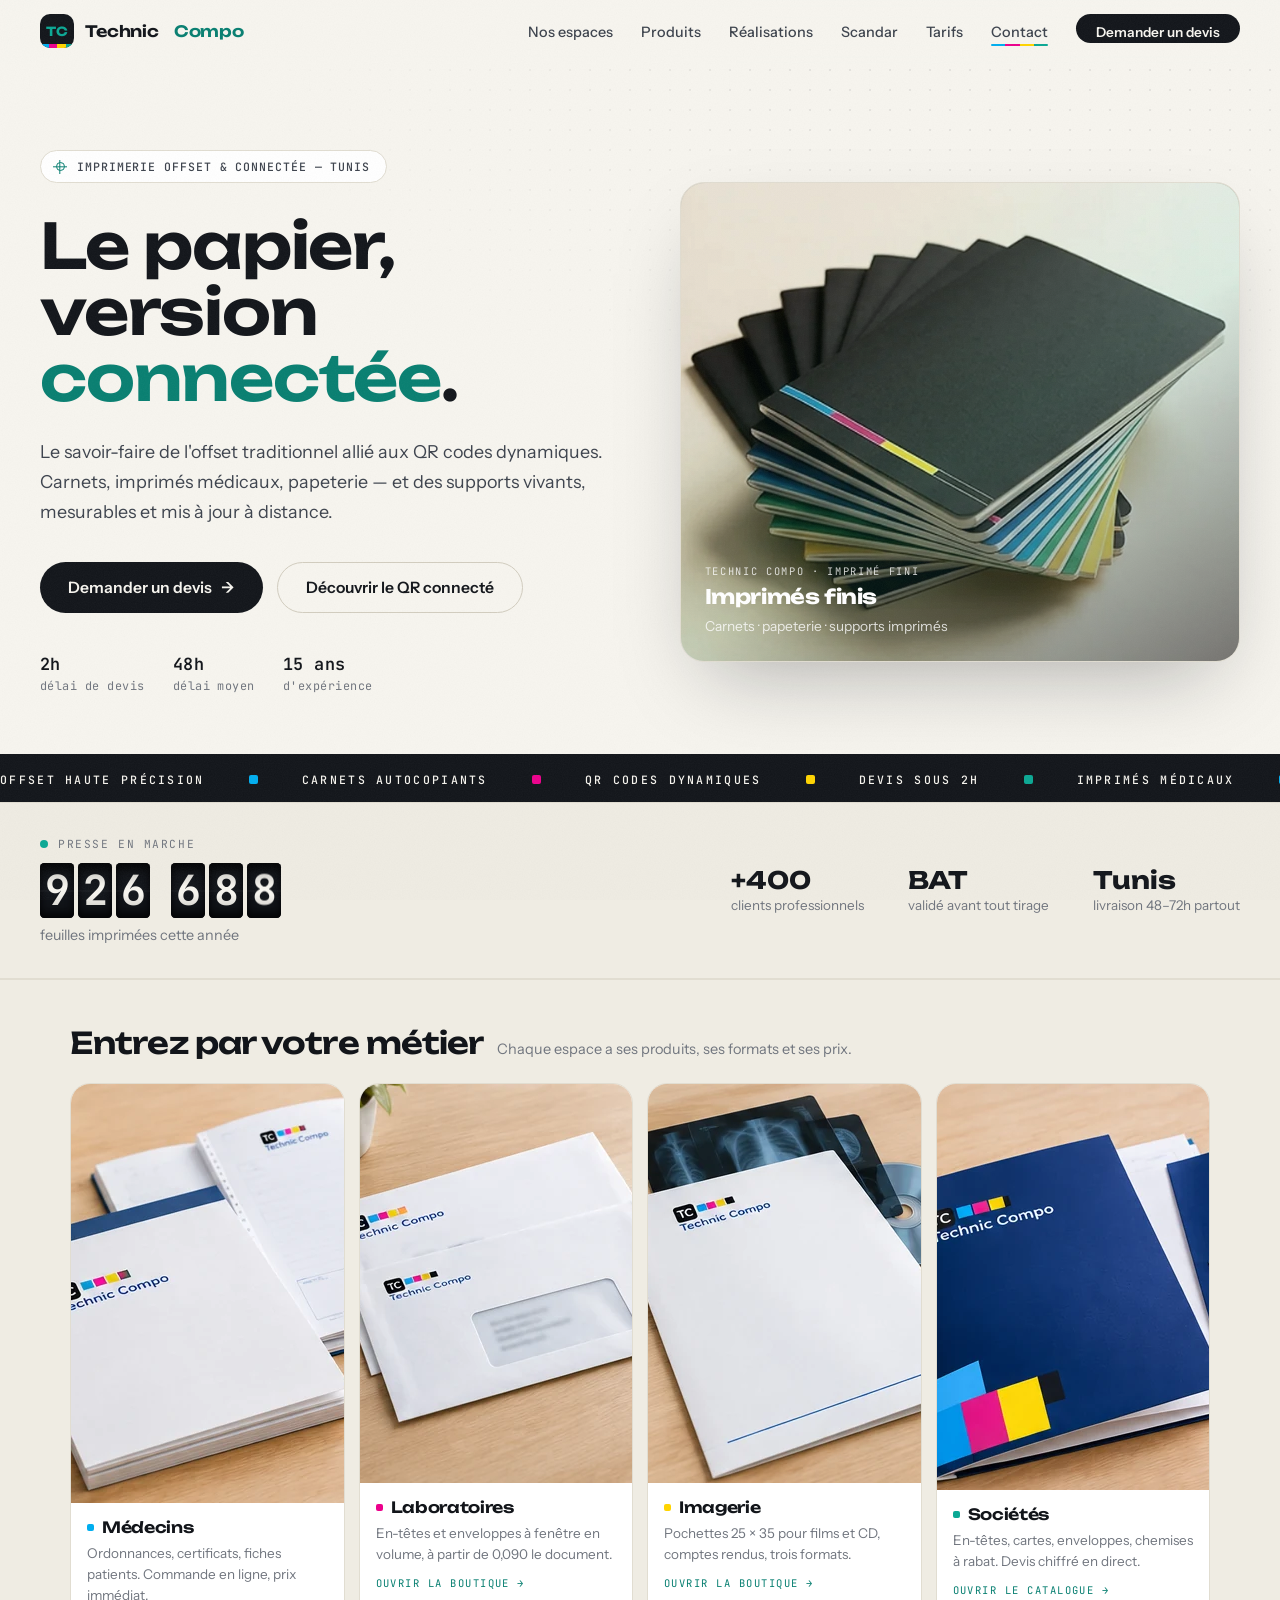
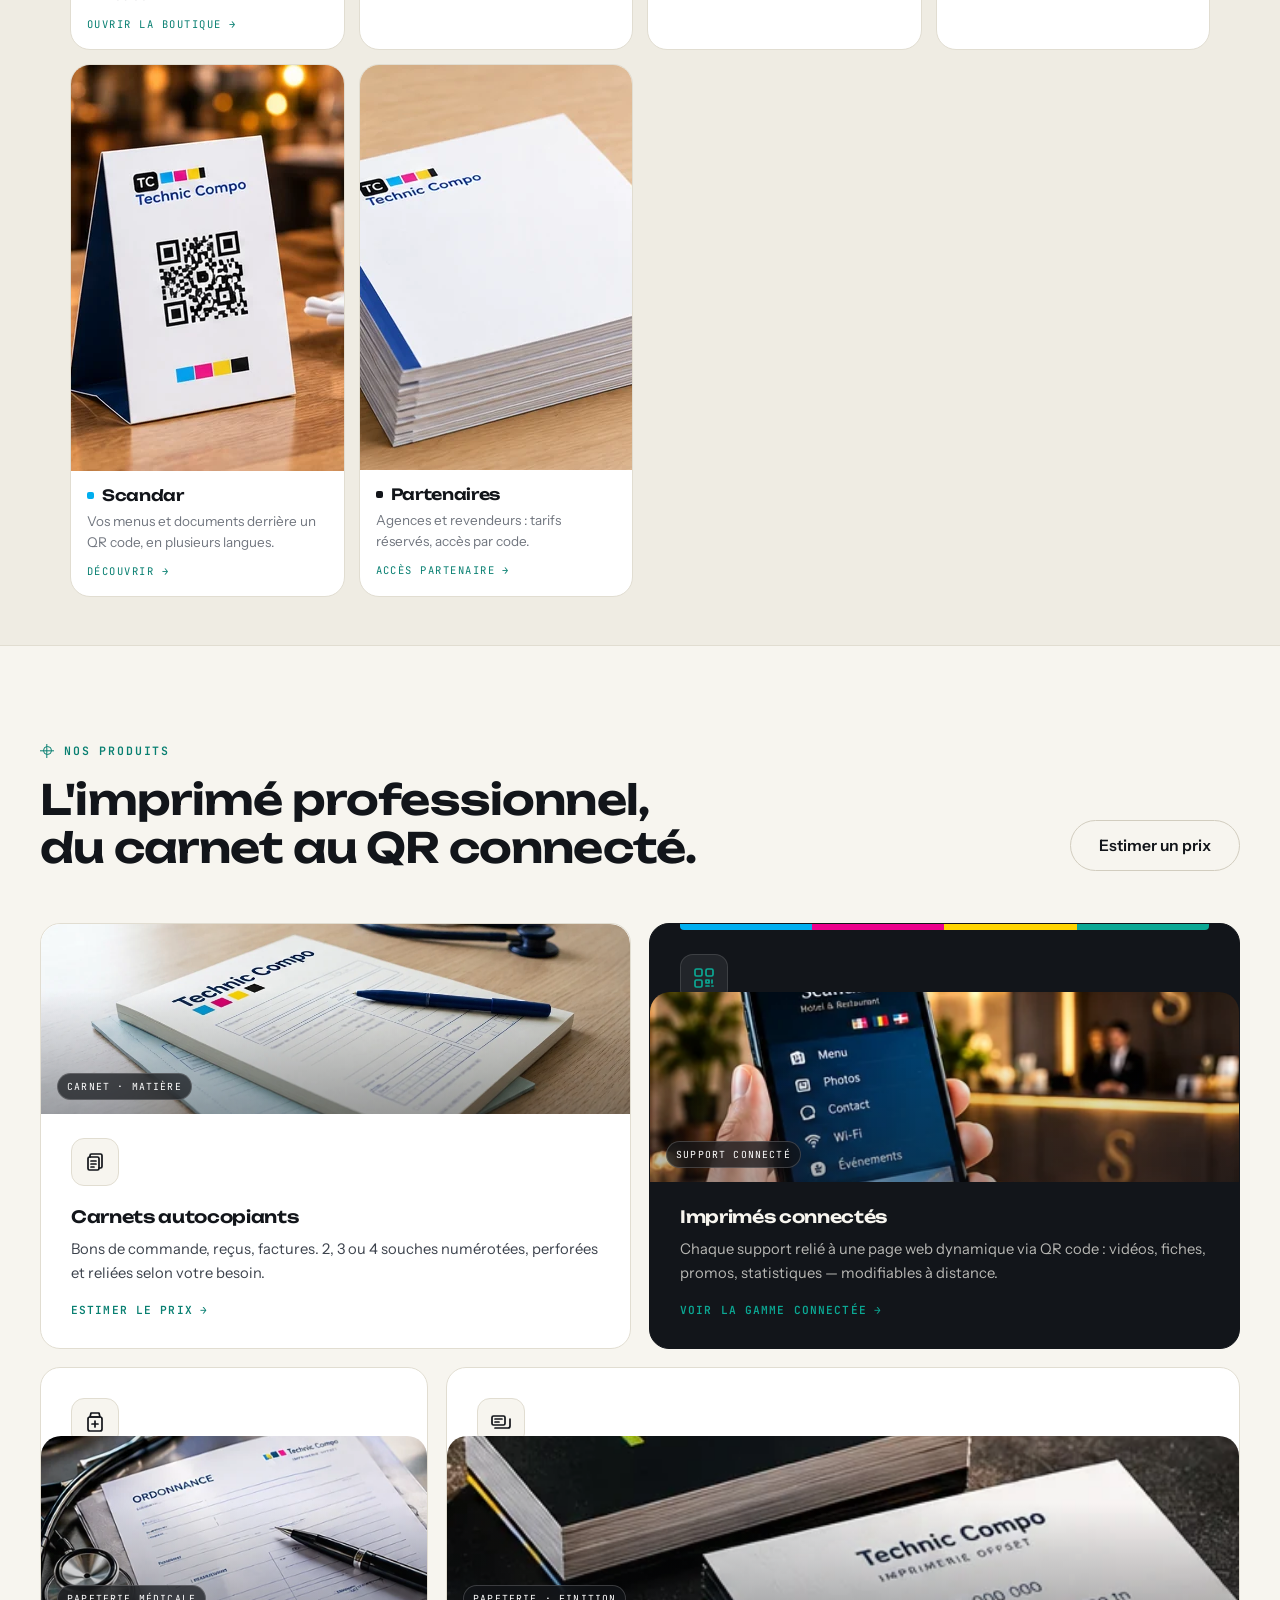
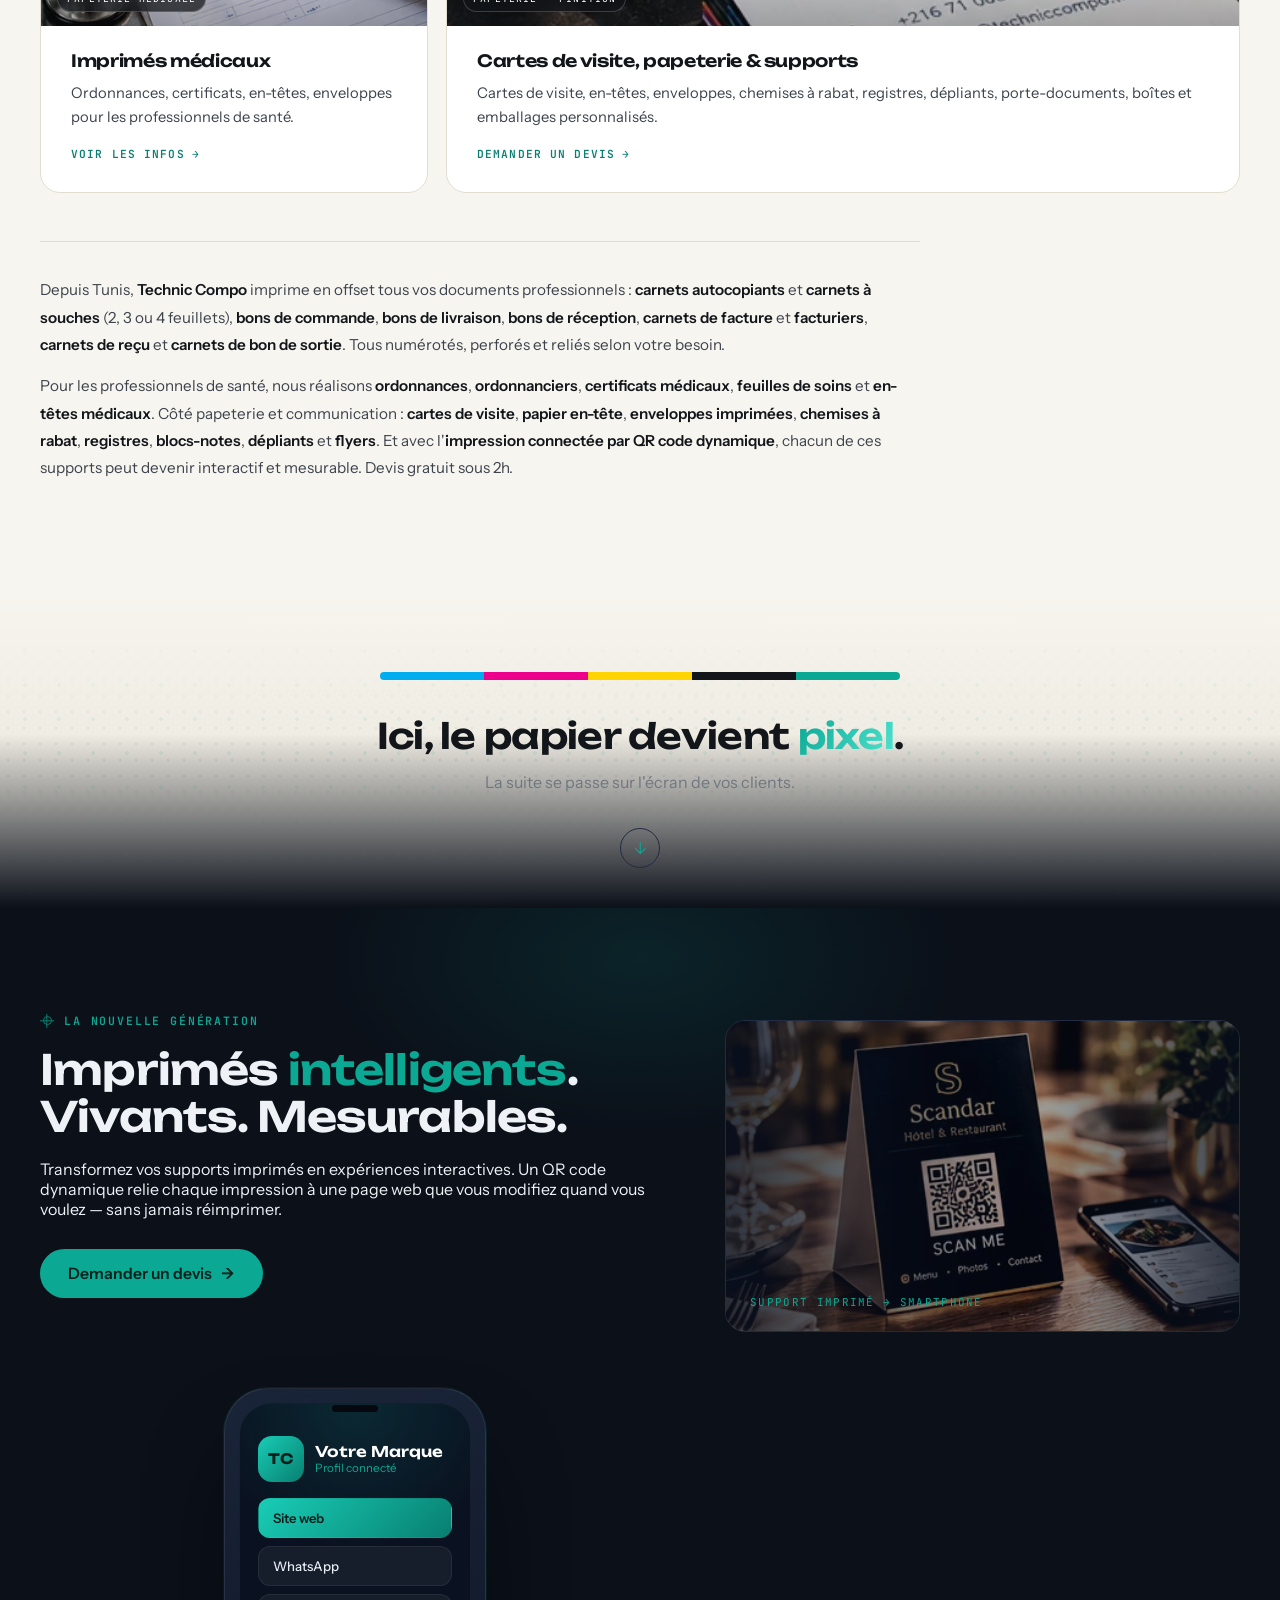
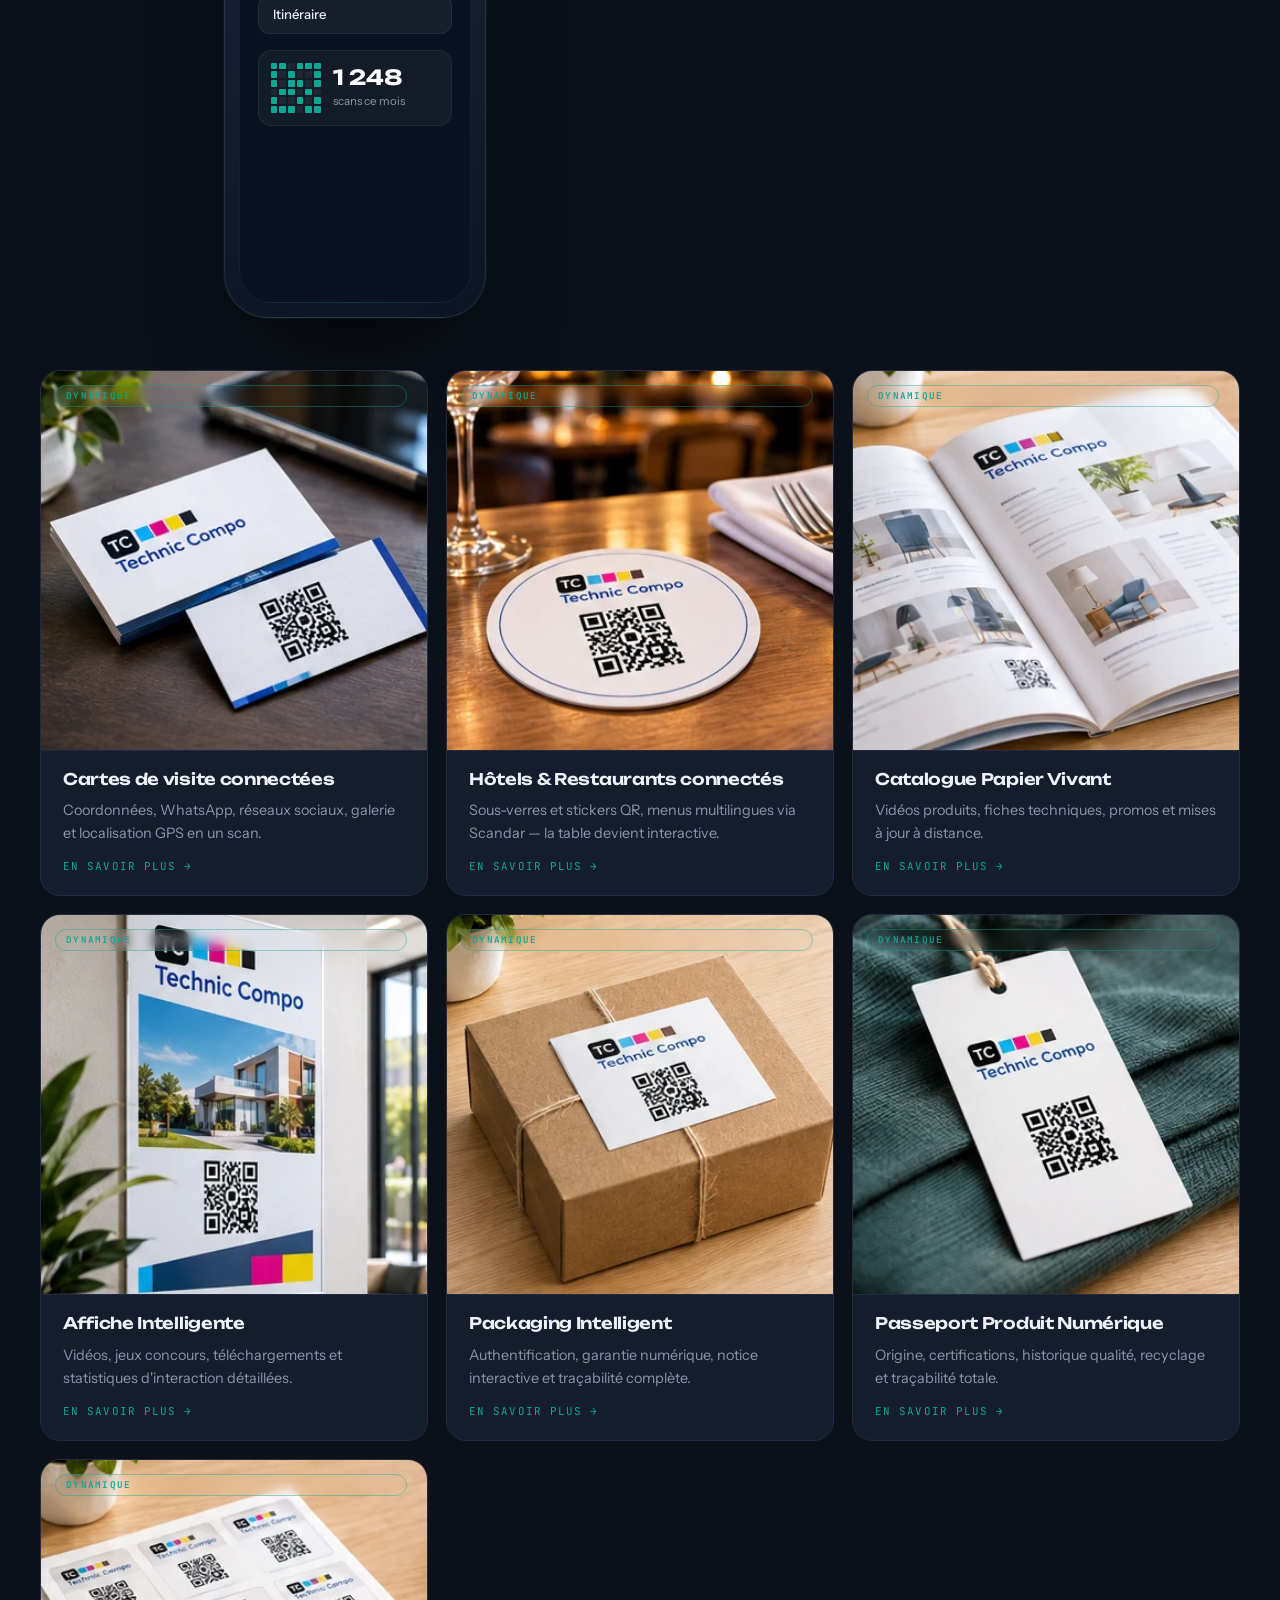
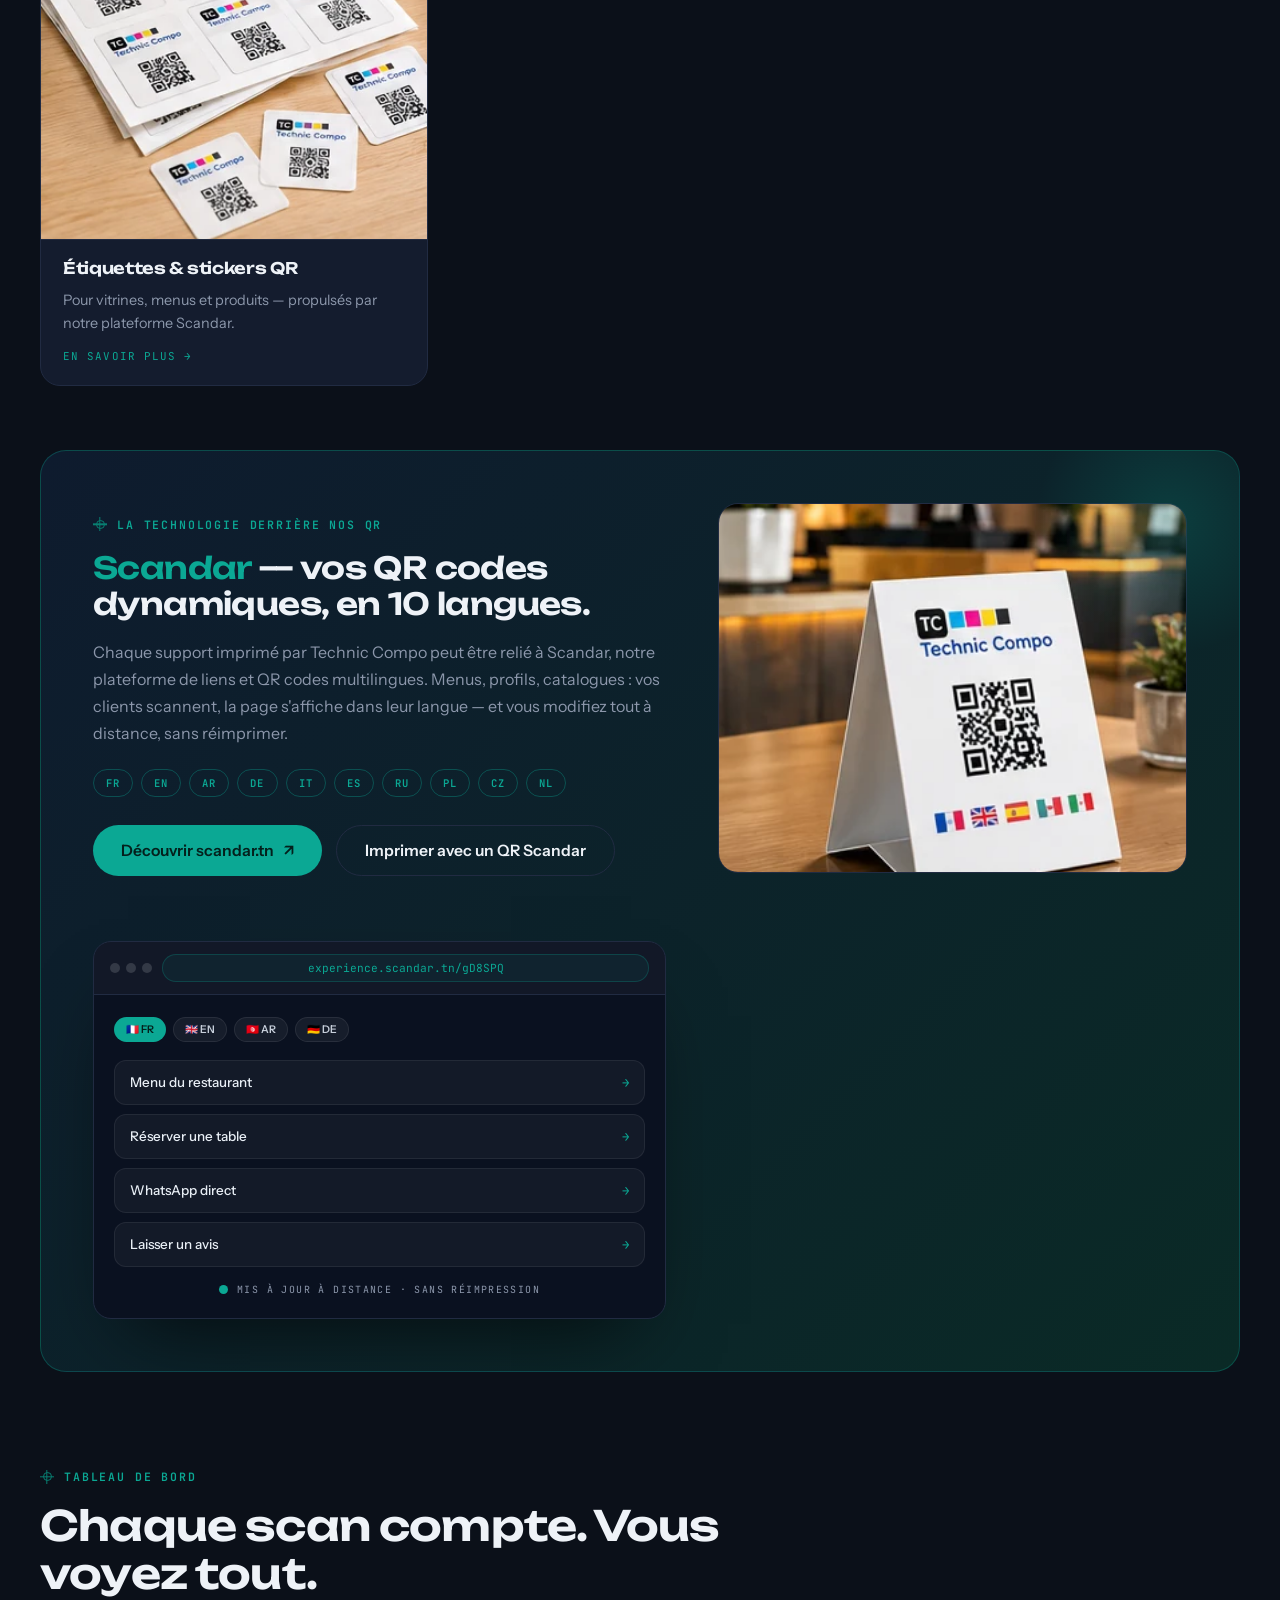
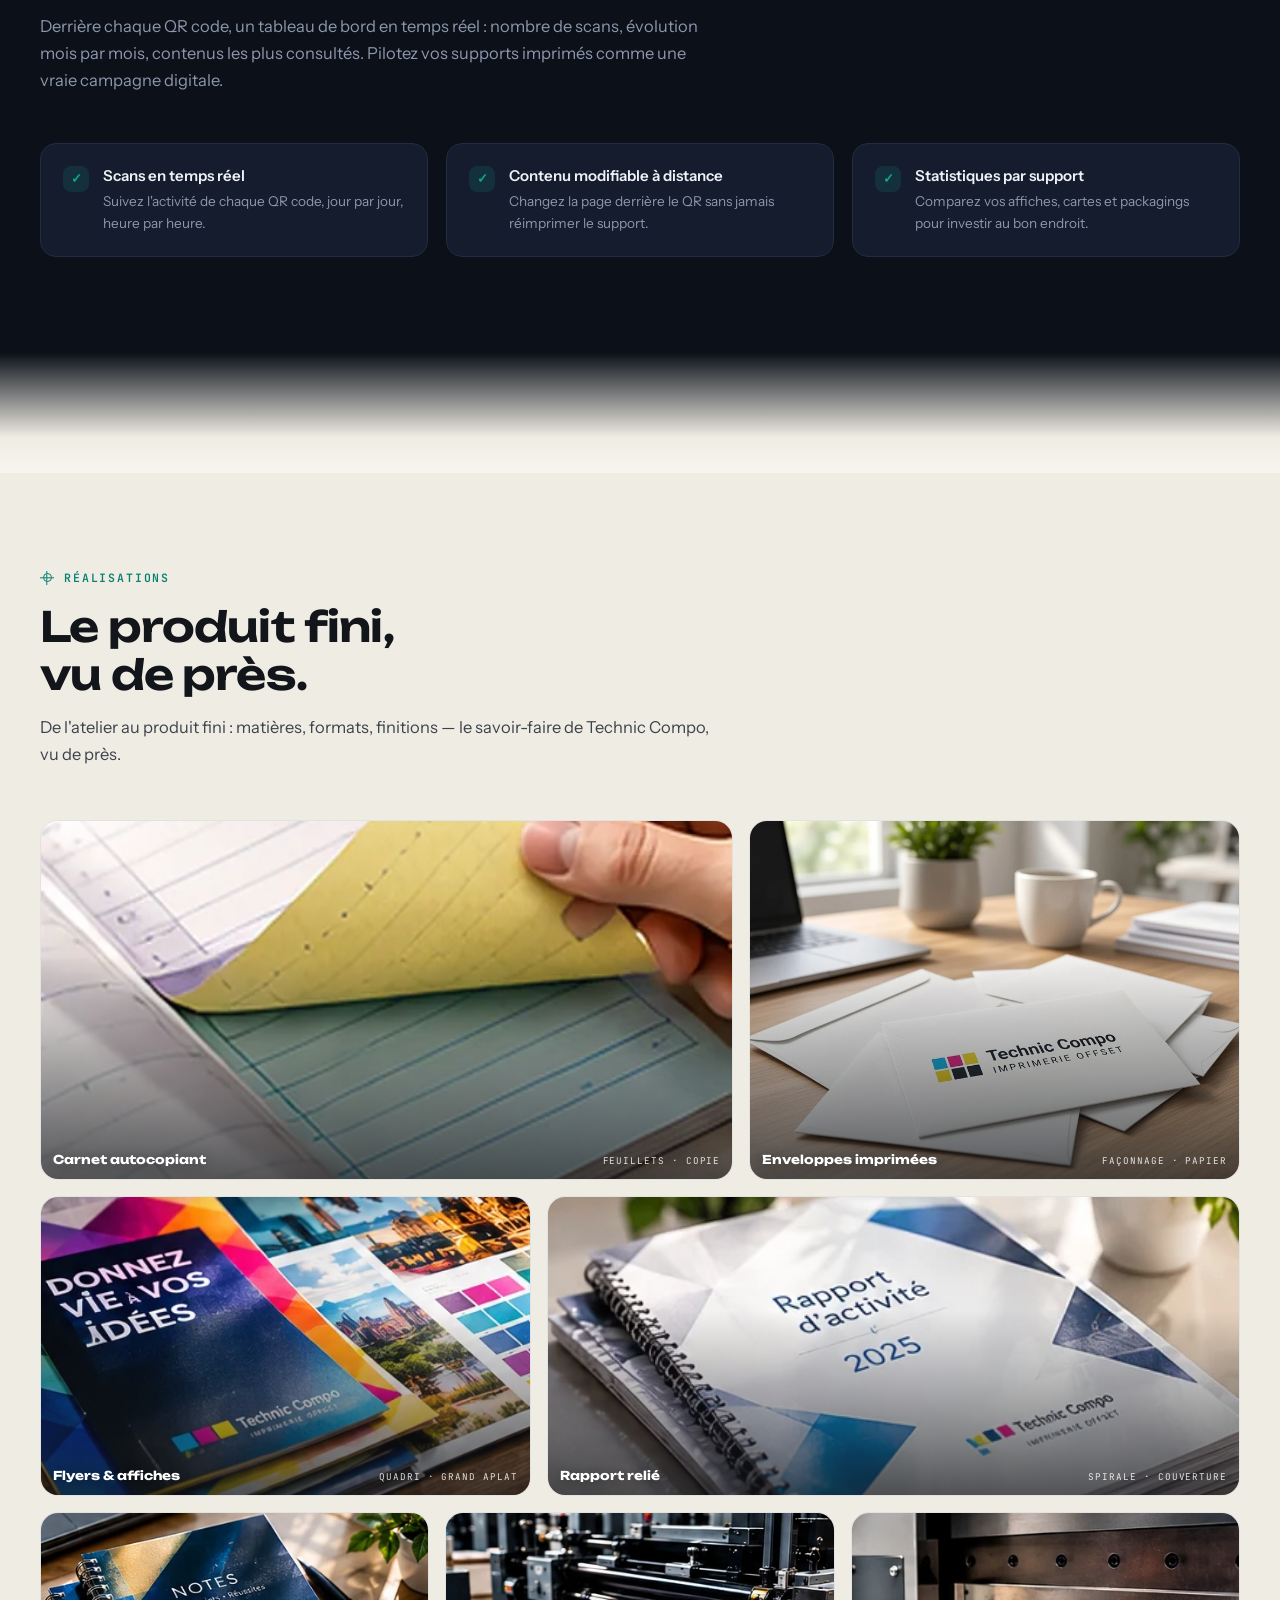
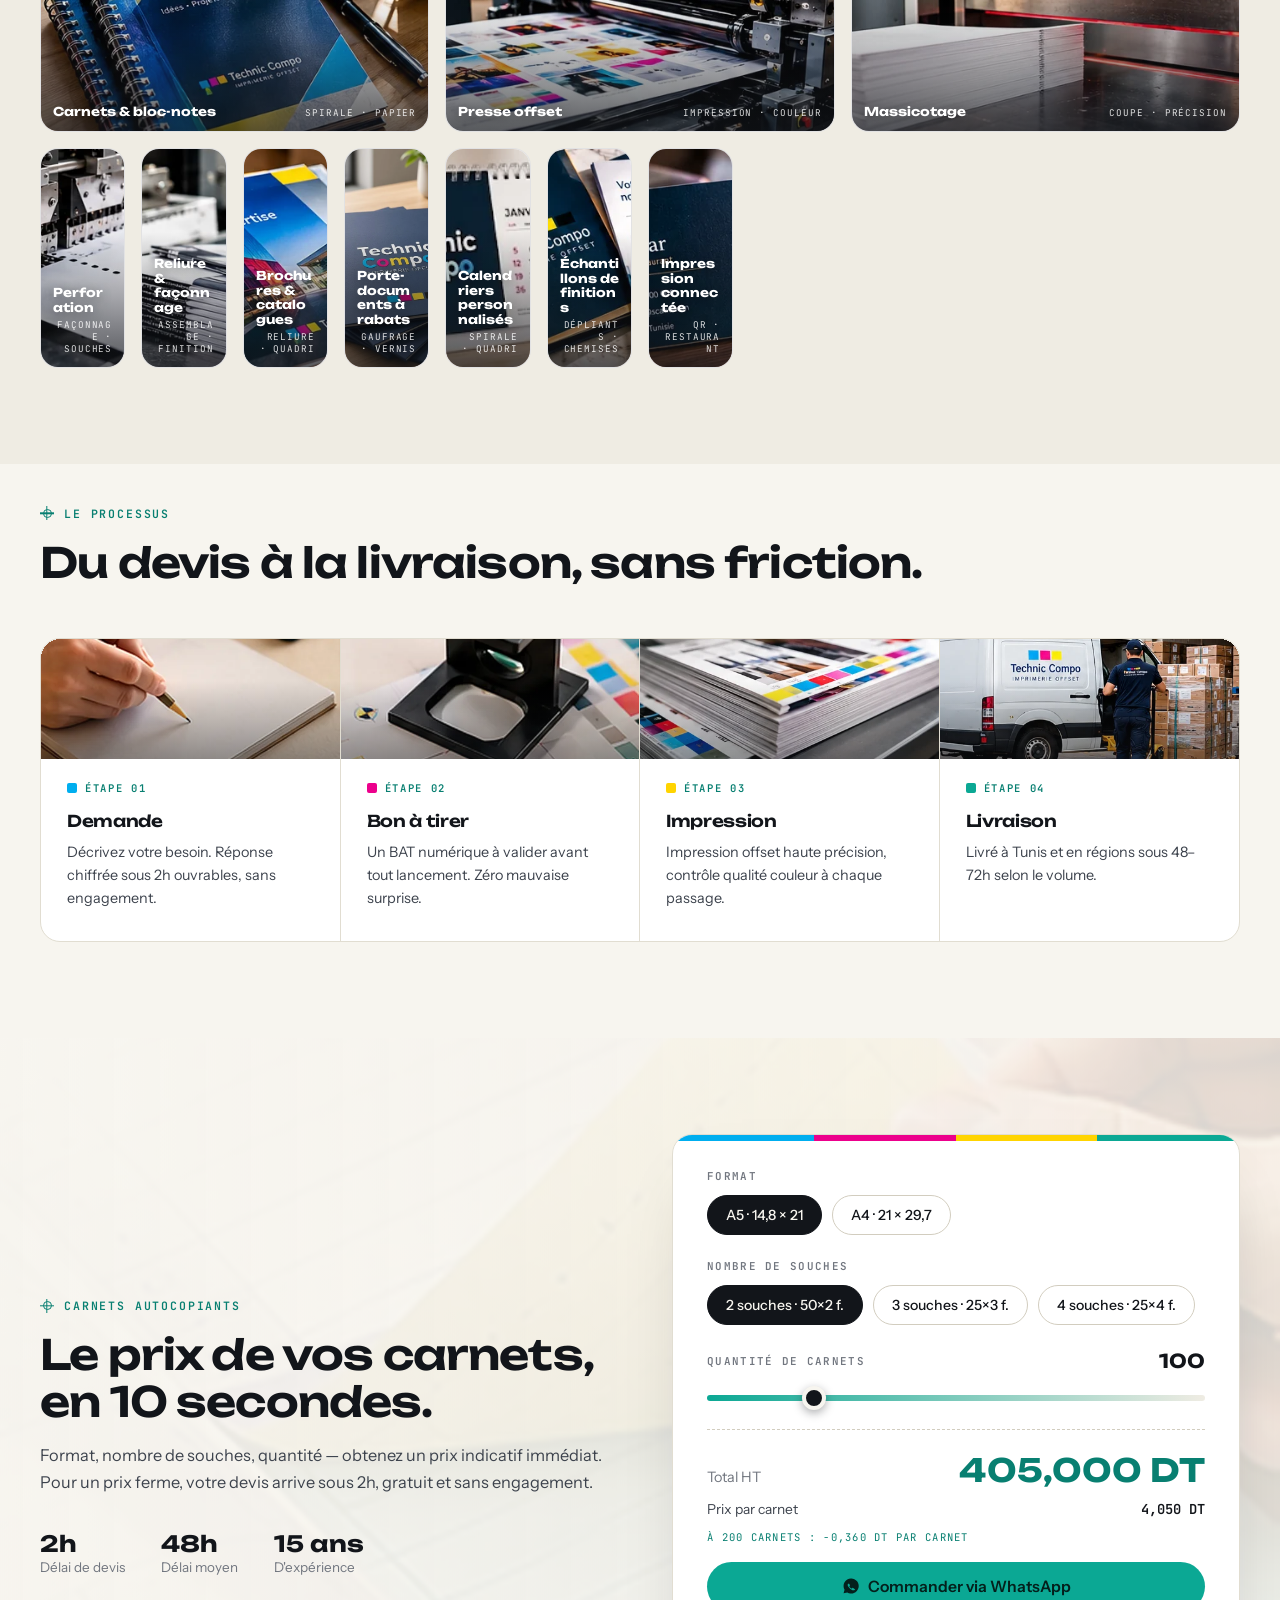
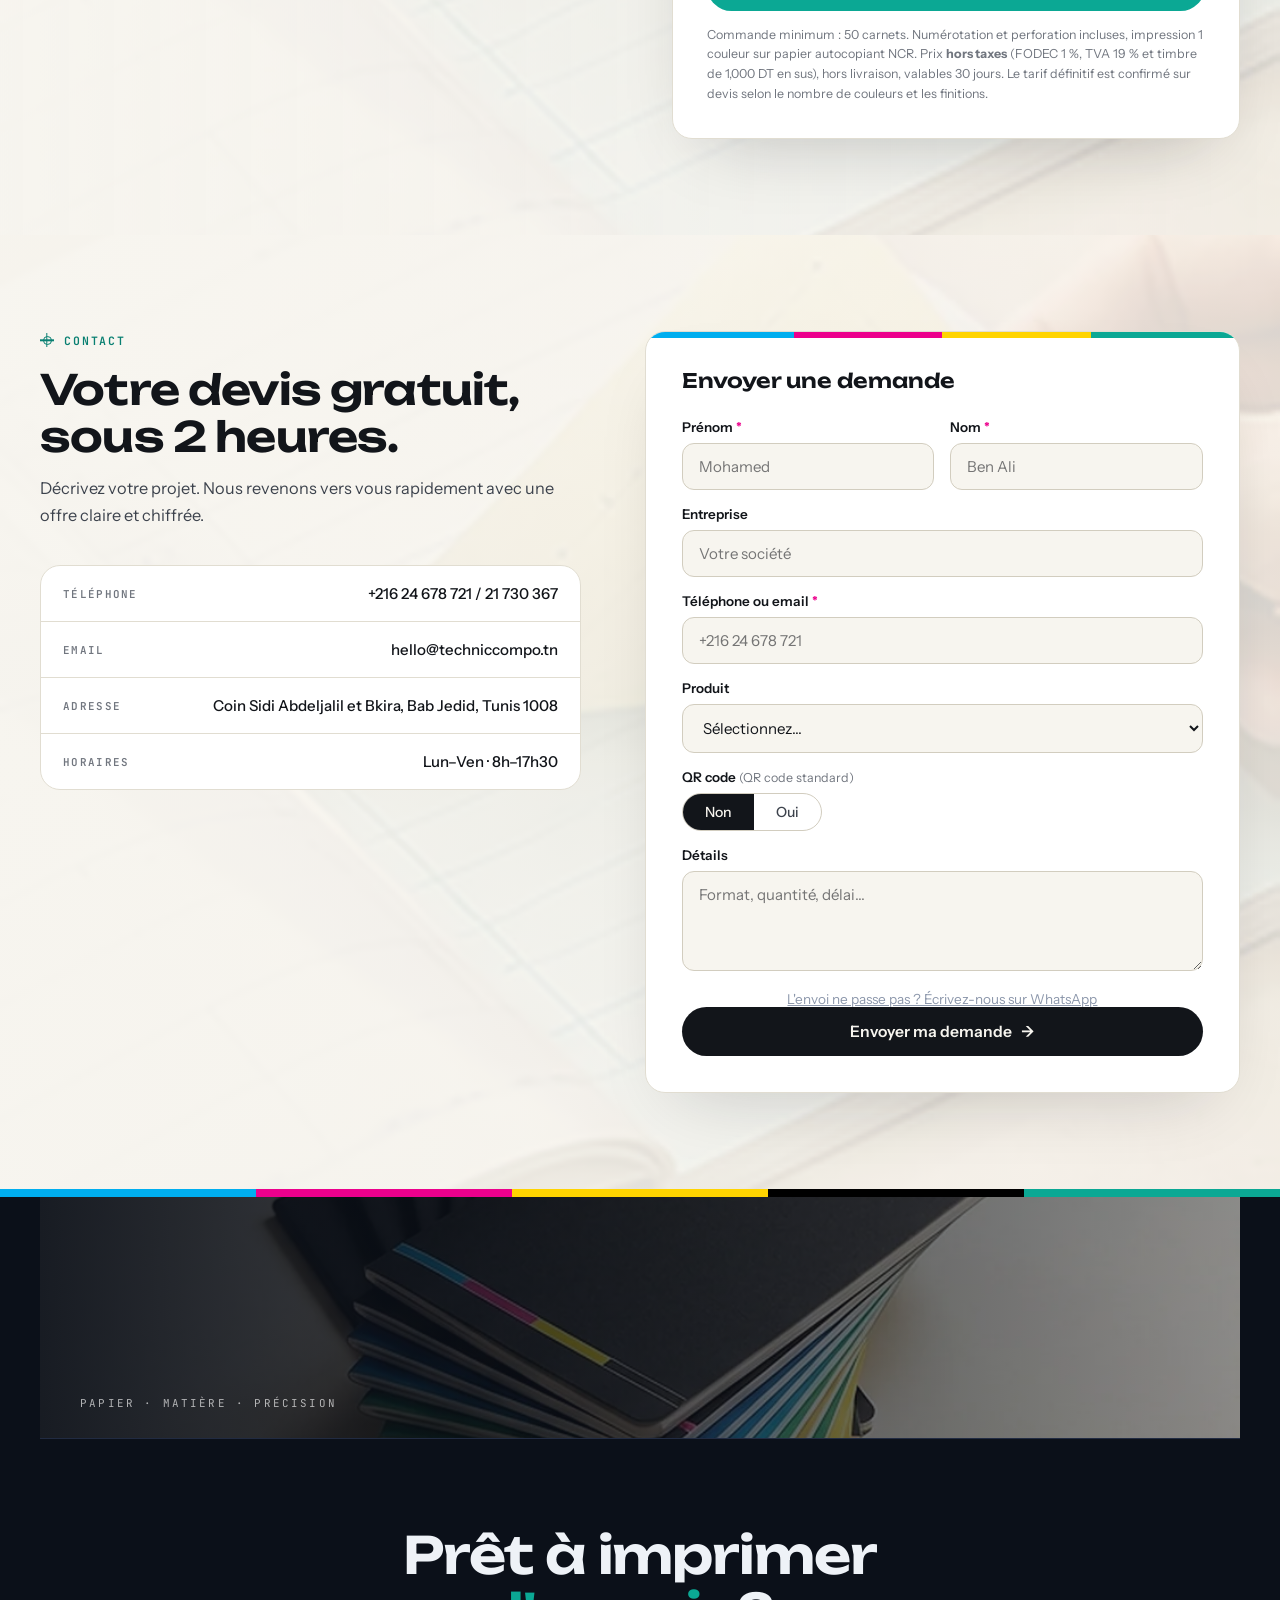
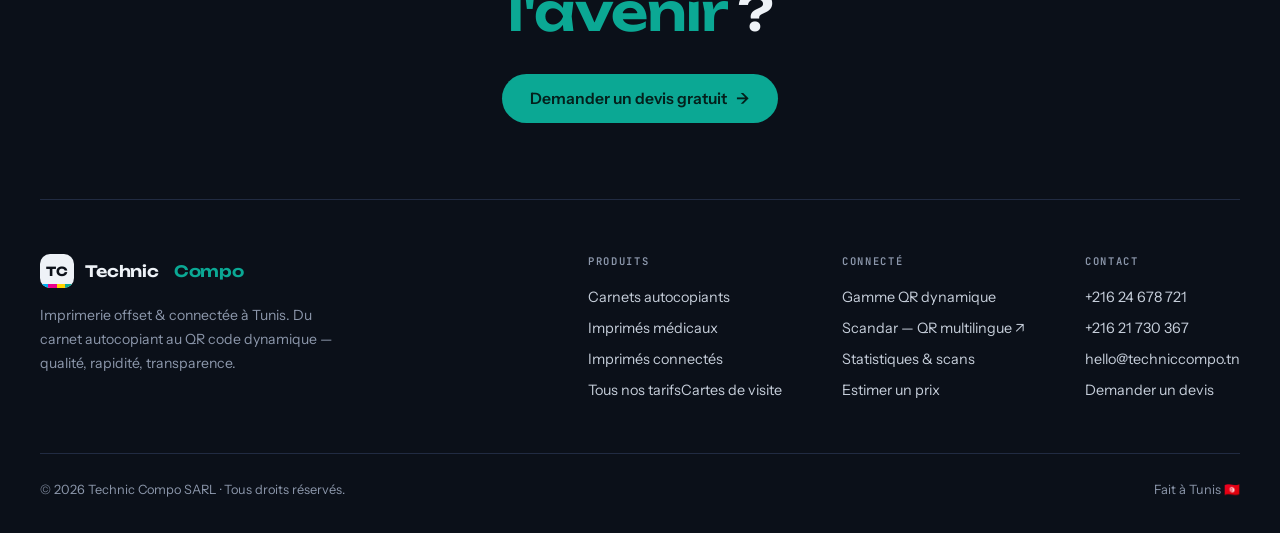
==== commit 87beaf79: "Packs : prix « séparément » exacts + nouveau domaine techniccompo.tn - Prix barrés des packs recalcu" ====
--- a/index.html
+++ b/index.html
@@ -8,7 +8,7 @@
 <meta name="keywords" content="imprimerie Tunis, imprimerie offset Tunisie, carnet autocopiant, carnet à souches, bon de commande, bon de livraison, bon de réception, carnet de facture, facturier, carnet de reçu, carnet de bon de sortie, carnet de prélèvement, ordonnance, ordonnancier, certificat médical, feuille de soins, en-tête médical, imprimés médicaux, carte de visite, papier en-tête, enveloppe imprimée, chemise à rabat, registre, bloc-note, dépliant, flyer, papeterie professionnelle, QR code dynamique, impression connectée, Technic Compo">
 <meta name="author" content="Technic Compo SARL">
 <meta name="robots" content="index, follow">
-<link rel="canonical" href="https://technic-compo.tn/">
+<link rel="canonical" href="https://techniccompo.tn/">
 <meta name="geo.region" content="TN-11">
 <meta name="geo.placename" content="Tunis">
 <meta name="geo.position" content="36.7989;10.1797">
@@ -20,8 +20,8 @@
 <meta property="og:site_name" content="Technic Compo">
 <meta property="og:title" content="Technic Compo — Imprimerie offset & QR codes dynamiques à Tunis">
 <meta property="og:description" content="Carnets autocopiants, imprimés médicaux, cartes de visite, papeterie et impression connectée par QR code. Devis gratuit sous 2h.">
-<meta property="og:url" content="https://technic-compo.tn/">
-<meta property="og:image" content="https://technic-compo.tn/images/tc-18-og-share.jpg">
+<meta property="og:url" content="https://techniccompo.tn/">
+<meta property="og:image" content="https://techniccompo.tn/images/tc-18-og-share.jpg">
 <meta property="og:image:type" content="image/jpeg">
 <meta property="og:image:width" content="1200">
 <meta property="og:image:height" content="630">
@@ -31,7 +31,7 @@
 <meta name="twitter:card" content="summary_large_image">
 <meta name="twitter:title" content="Technic Compo — Imprimerie offset & QR codes dynamiques à Tunis">
 <meta name="twitter:description" content="Carnets autocopiants, imprimés médicaux, cartes de visite, papeterie et impression connectée par QR code. Devis gratuit sous 2h.">
-<meta name="twitter:image" content="https://technic-compo.tn/images/tc-18-og-share.jpg">
+<meta name="twitter:image" content="https://techniccompo.tn/images/tc-18-og-share.jpg">
 
 <!-- Favicon -->
 <link rel="icon" href="data:image/svg+xml,<svg xmlns='http://www.w3.org/2000/svg' viewBox='0 0 100 100'><rect width='100' height='100' rx='22' fill='%23101418'/><text x='50' y='66' font-size='46' font-weight='700' text-anchor='middle' fill='%230DAF9B' font-family='Arial'>TC</text></svg>">
@@ -43,10 +43,10 @@
   "@type": "LocalBusiness",
   "name": "Technic Compo SARL",
   "description": "Imprimerie offset à Tunis : carnets autocopiants et à souches, bons de commande et de livraison, carnets de facture et facturiers, carnets de reçu, ordonnances et certificats médicaux, cartes de visite, papeterie professionnelle et impression connectée par QR code dynamique.",
-  "image": "https://technic-compo.tn/images/tc-18-og-share.webp",
-  "url": "https://technic-compo.tn/",
+  "image": "https://techniccompo.tn/images/tc-18-og-share.webp",
+  "url": "https://techniccompo.tn/",
   "telephone": "+21624678721",
-  "email": "hello@technic-compo.tn",
+  "email": "hello@techniccompo.tn",
   "address": {
     "@type": "PostalAddress",
     "streetAddress": "Coin Sidi Abdeljalil et Bkira, Bab Jedid",
@@ -1040,7 +1040,7 @@
       <p>Décrivez votre projet. Nous revenons vers vous rapidement avec une offre claire et chiffrée.</p>
       <div class="cdet">
         <div class="cr"><span class="l">Téléphone</span><a href="tel:+21624678721" class="v">+216 24 678 721 / 21 730 367</a></div>
-        <div class="cr"><span class="l">Email</span><a href="mailto:hello@technic-compo.tn" class="v">hello@technic-compo.tn</a></div>
+        <div class="cr"><span class="l">Email</span><a href="mailto:hello@techniccompo.tn" class="v">hello@techniccompo.tn</a></div>
         <div class="cr"><span class="l">Adresse</span><span class="v">Coin Sidi Abdeljalil et Bkira, Bab Jedid, Tunis 1008</span></div>
         <div class="cr"><span class="l">Horaires</span><span class="v">Lun–Ven · 8h–17h30</span></div>
       </div>
@@ -1048,7 +1048,7 @@
     <div class="cform reveal" id="envoyer-demande">
       <form id="fbody" name="demande-devis" method="POST" action="/merci/" data-netlify="true" netlify-honeypot="bot-field">
         <input type="hidden" name="form-name" value="demande-devis">
-        <input type="hidden" name="destinataire" value="hello@technic-compo.tn">
+        <input type="hidden" name="destinataire" value="hello@techniccompo.tn">
         <p style="display:none"><label>Ne pas remplir : <input name="bot-field"></label></p>
         <div class="cform-t">Envoyer une demande</div>
         <div class="fr2">
@@ -1093,7 +1093,7 @@
       <div class="fcols">
         <div class="fcol"><h4>Produits</h4><ul><li><a href="#estimer">Carnets autocopiants</a></li><li><a href="/medical/" target="_blank" rel="noopener">Imprimés médicaux</a></li><li><a href="#connecte">Imprimés connectés</a></li><li><a href="/tarifs/">Tous nos tarifs</a><a href="#produits">Cartes de visite</a></li></ul></div>
         <div class="fcol"><h4>Connecté</h4><ul><li><a href="#connecte">Gamme QR dynamique</a></li><li><a href="/scandar/" target="_blank" rel="noopener">Scandar — QR multilingue ↗</a></li><li><a href="#dashboard">Statistiques &amp; scans</a></li><li><a href="#estimer">Estimer un prix</a></li></ul></div>
-        <div class="fcol"><h4>Contact</h4><ul><li><a href="tel:+21624678721">+216 24 678 721</a></li><li><a href="tel:+21621730367">+216 21 730 367</a></li><li><a href="mailto:hello@technic-compo.tn">hello@technic-compo.tn</a></li><li><a href="#envoyer-demande">Demander un devis</a></li></ul></div>
+        <div class="fcol"><h4>Contact</h4><ul><li><a href="tel:+21624678721">+216 24 678 721</a></li><li><a href="tel:+21621730367">+216 21 730 367</a></li><li><a href="mailto:hello@techniccompo.tn">hello@techniccompo.tn</a></li><li><a href="#envoyer-demande">Demander un devis</a></li></ul></div>
       </div>
     </div>
     <div class="fbot"><p>© 2026 Technic Compo SARL · Tous droits réservés.</p><p>Fait à Tunis 🇹🇳</p></div>
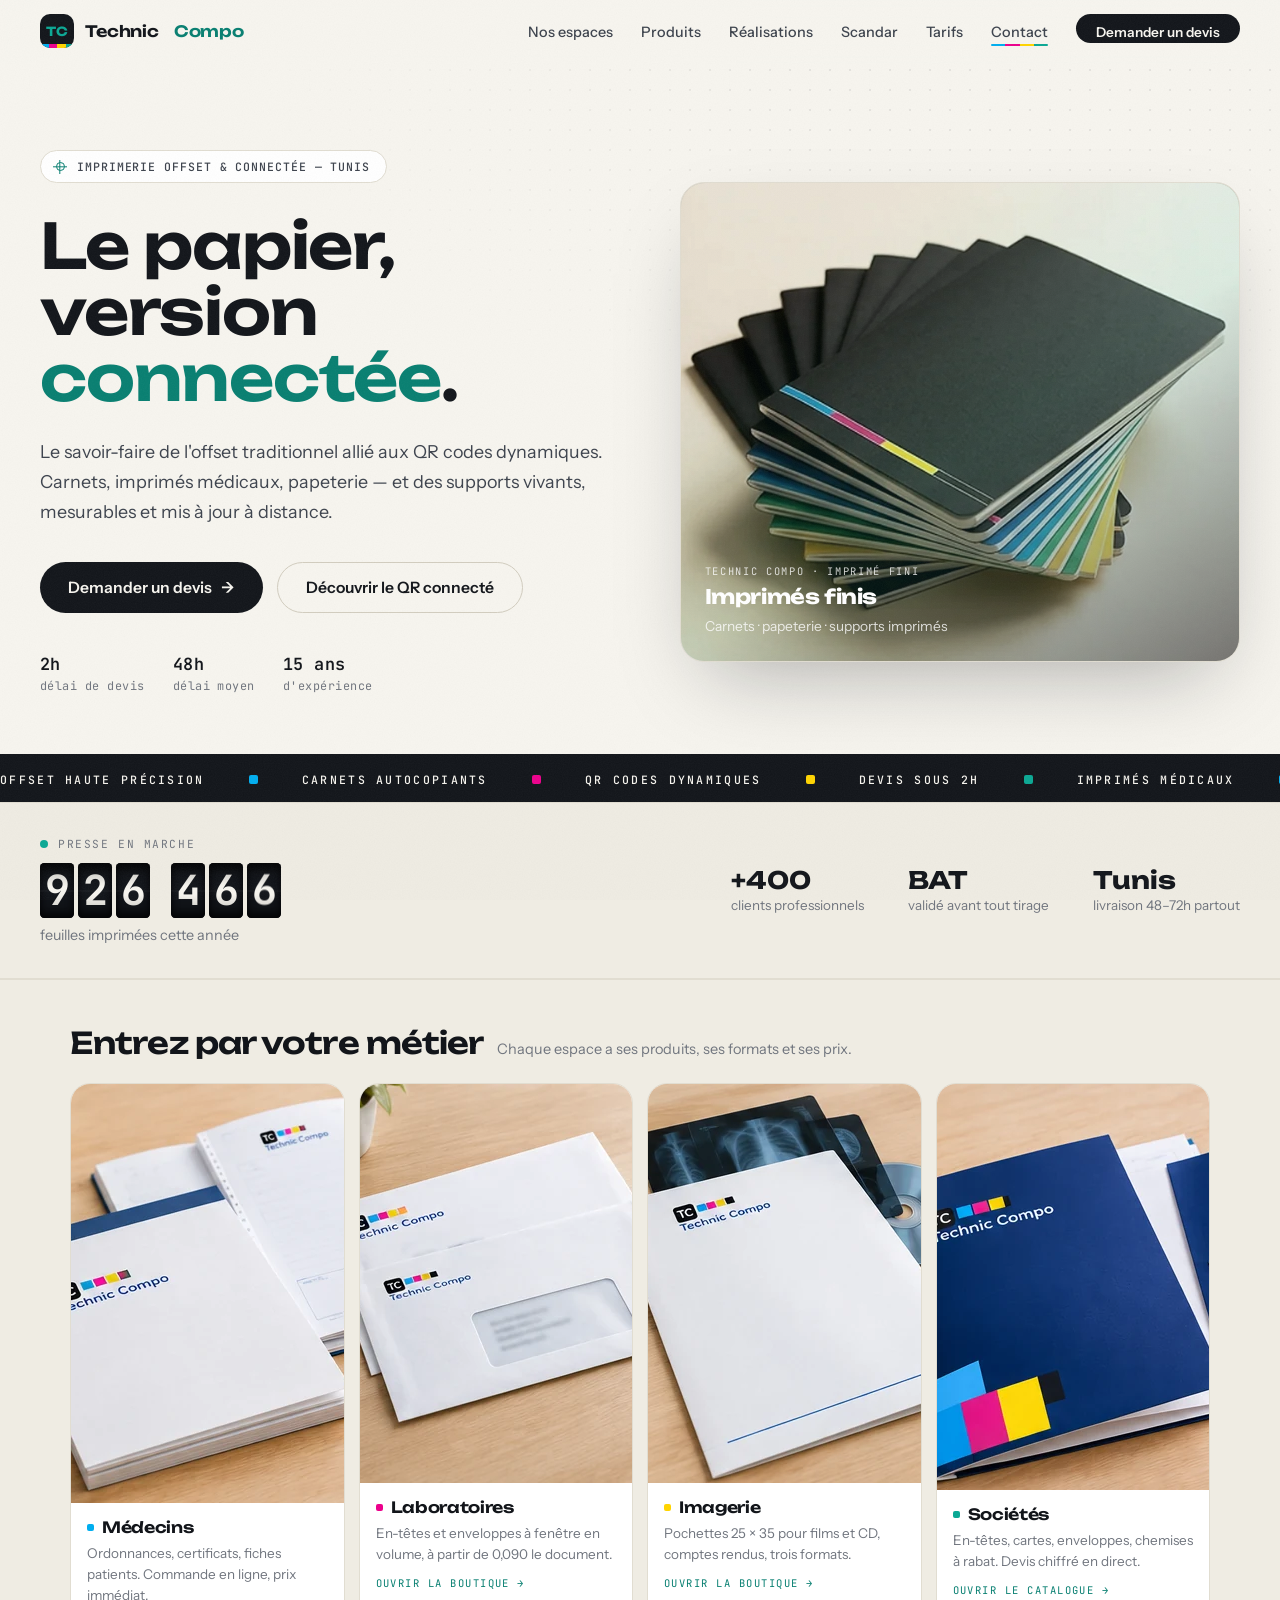
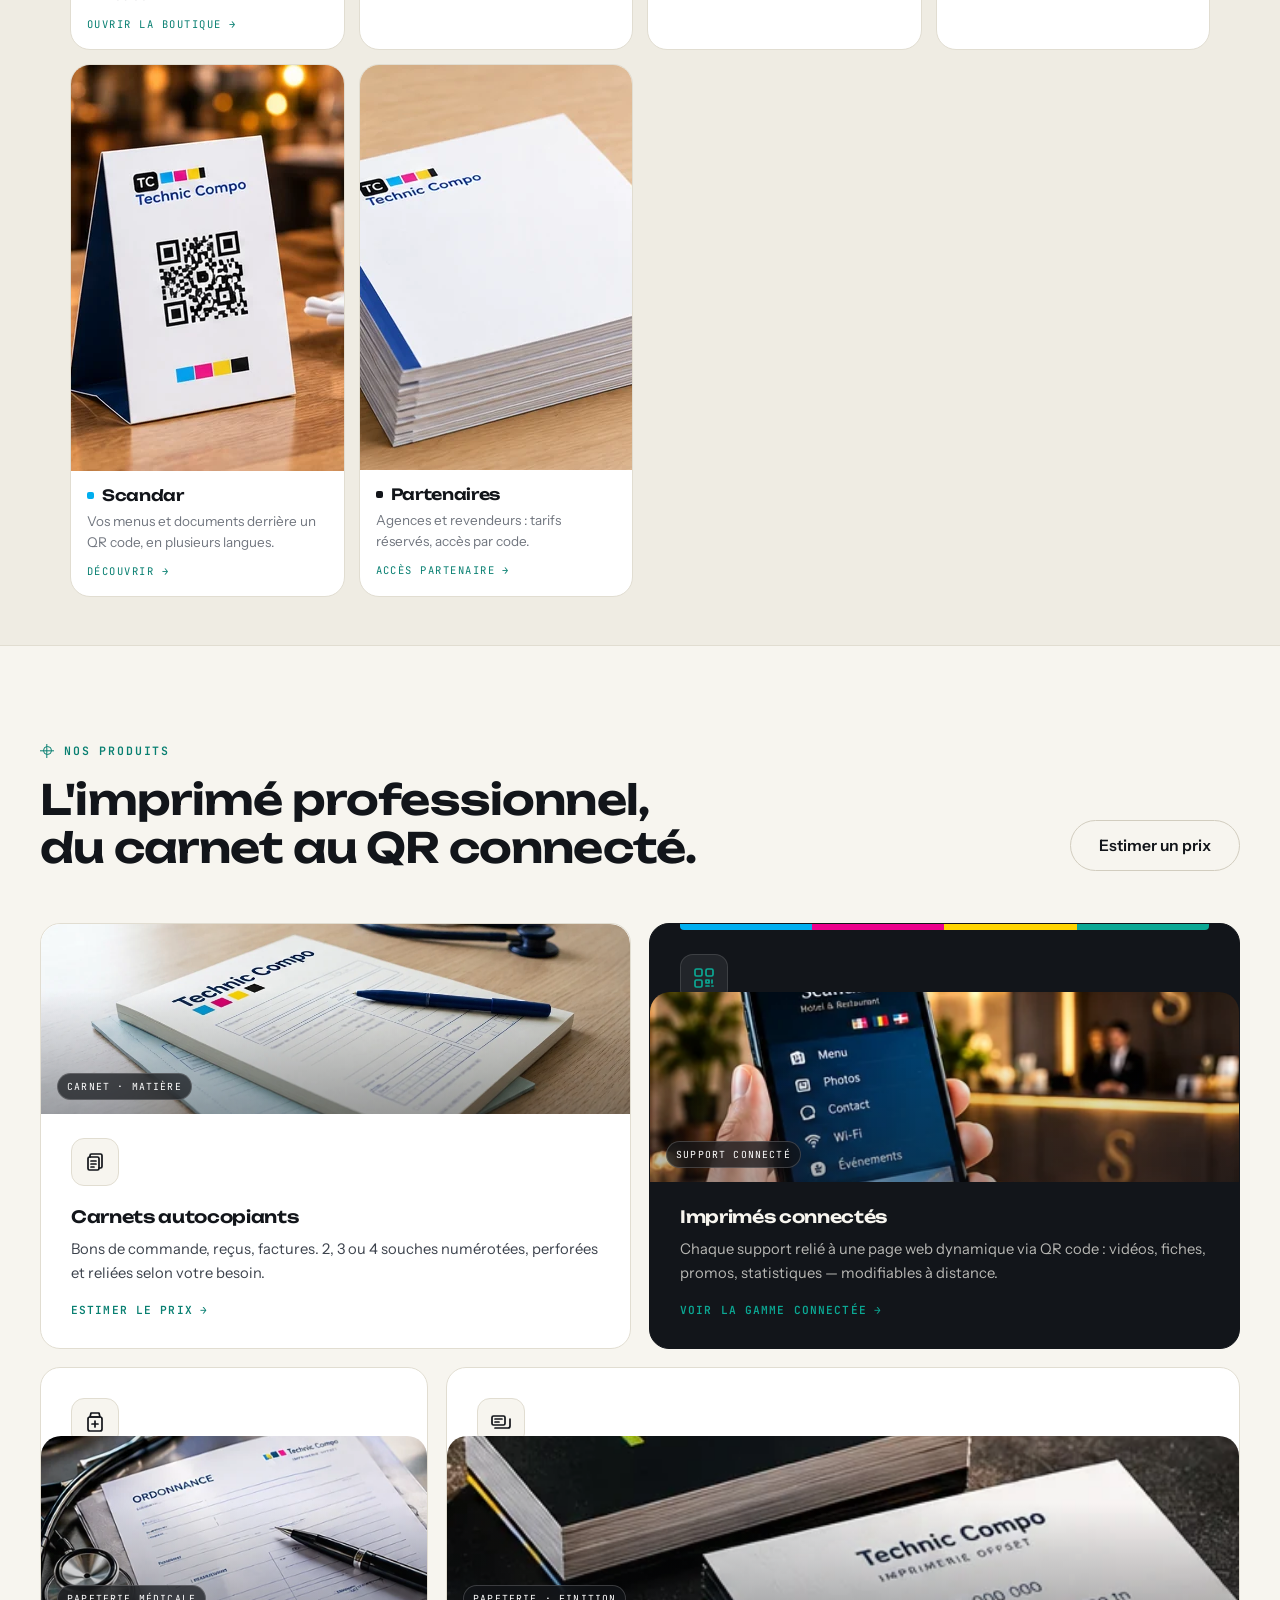
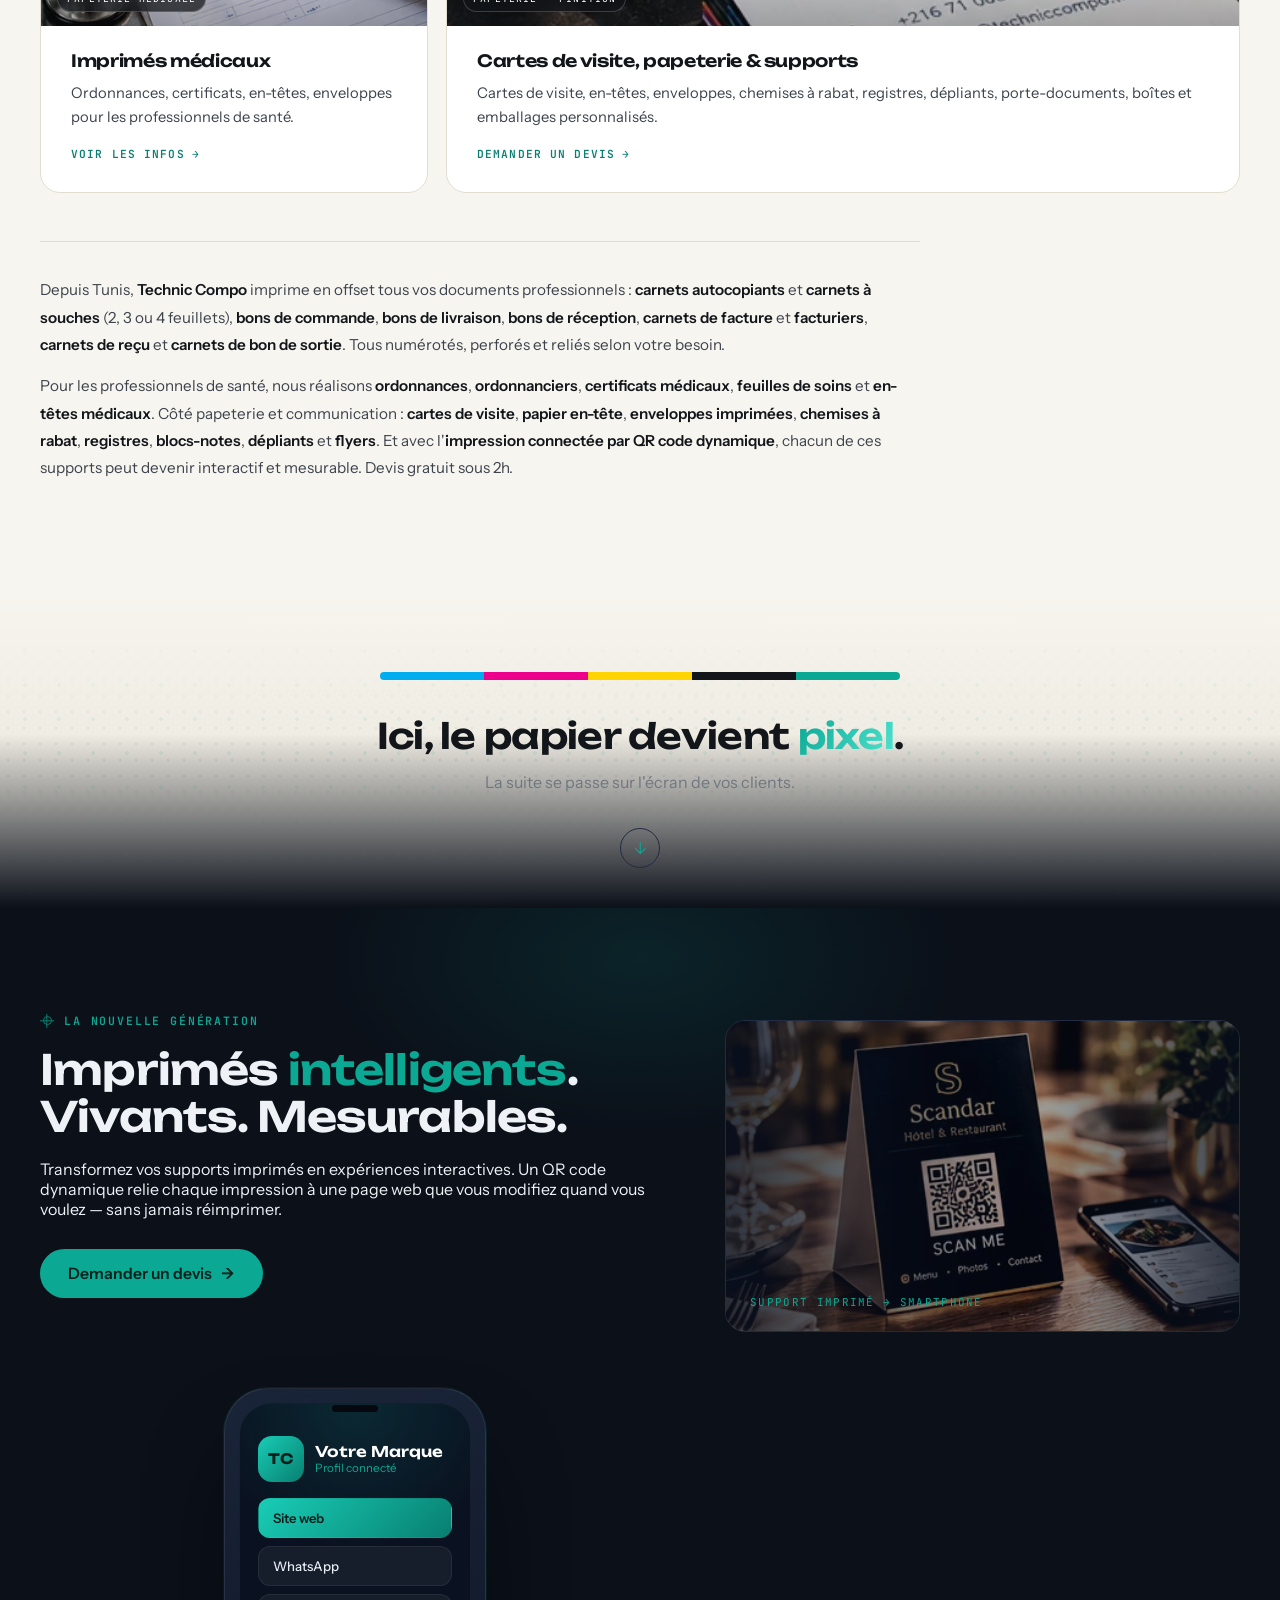
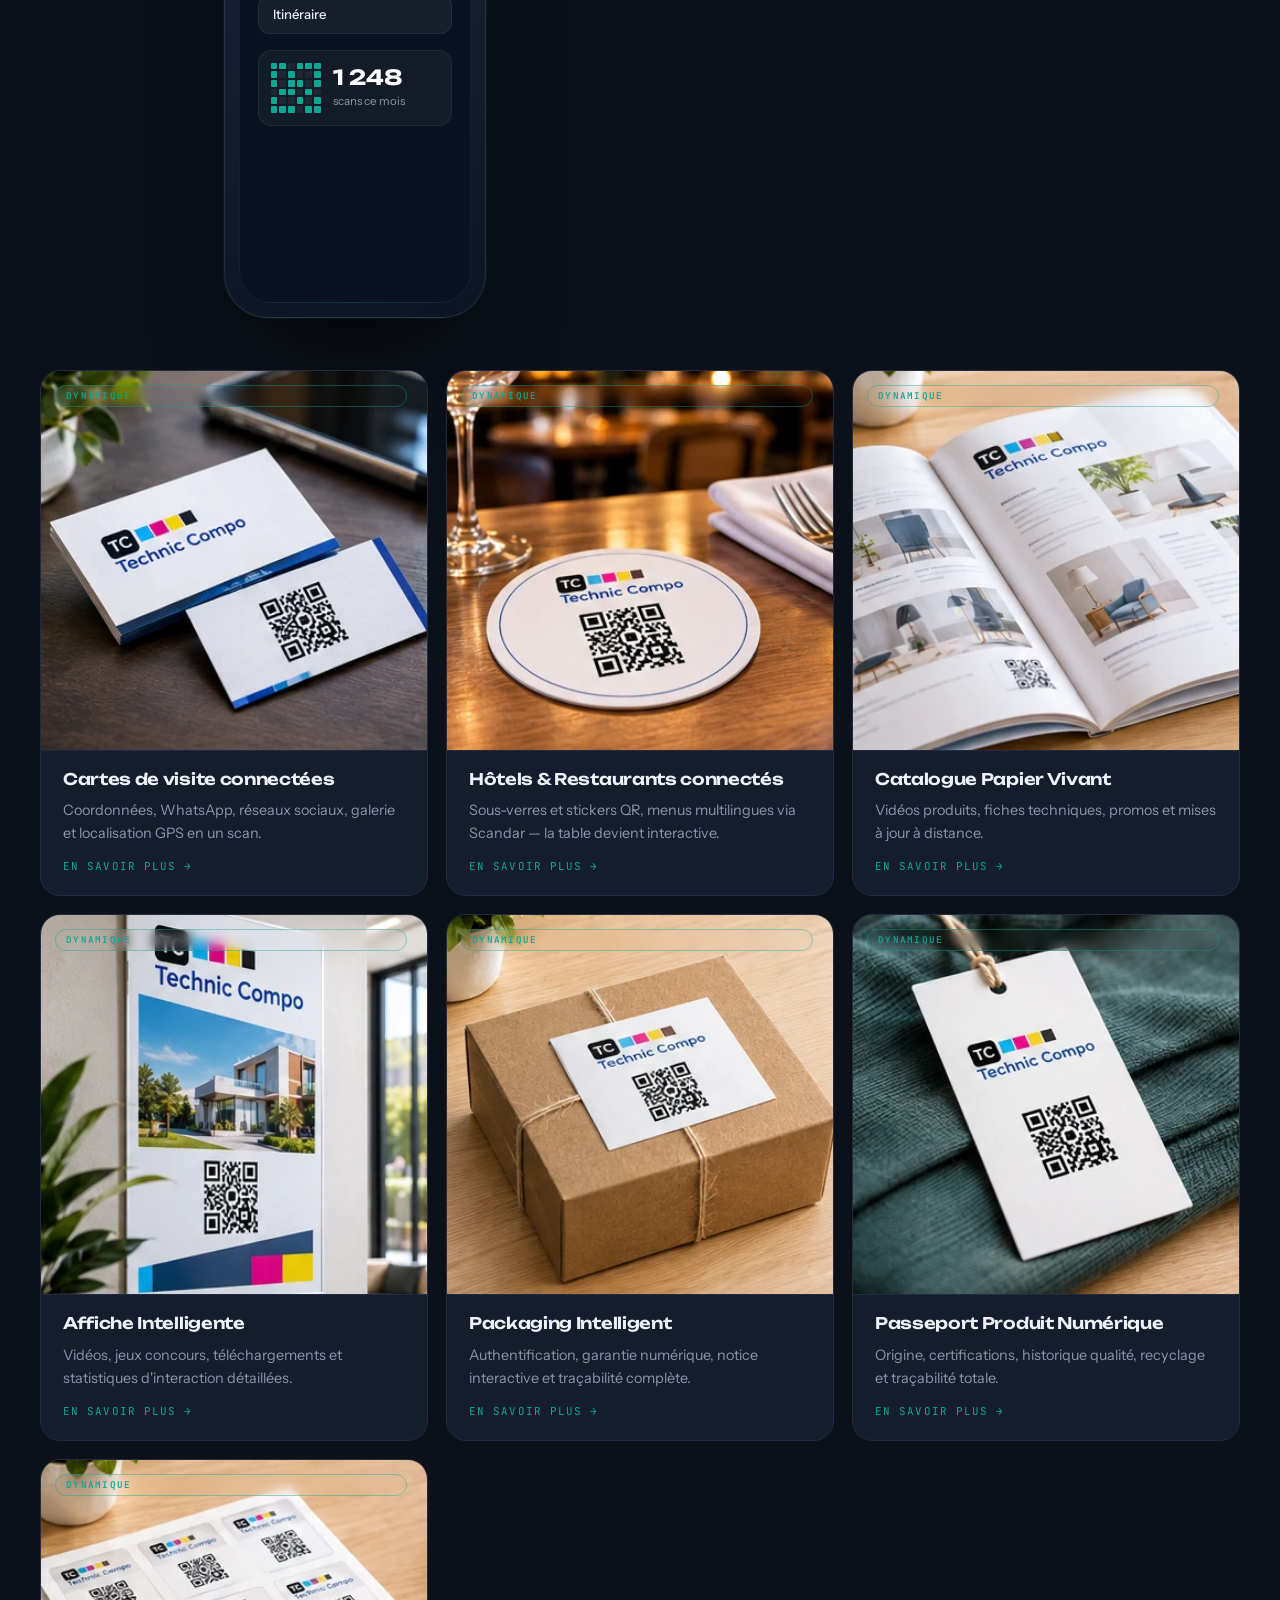
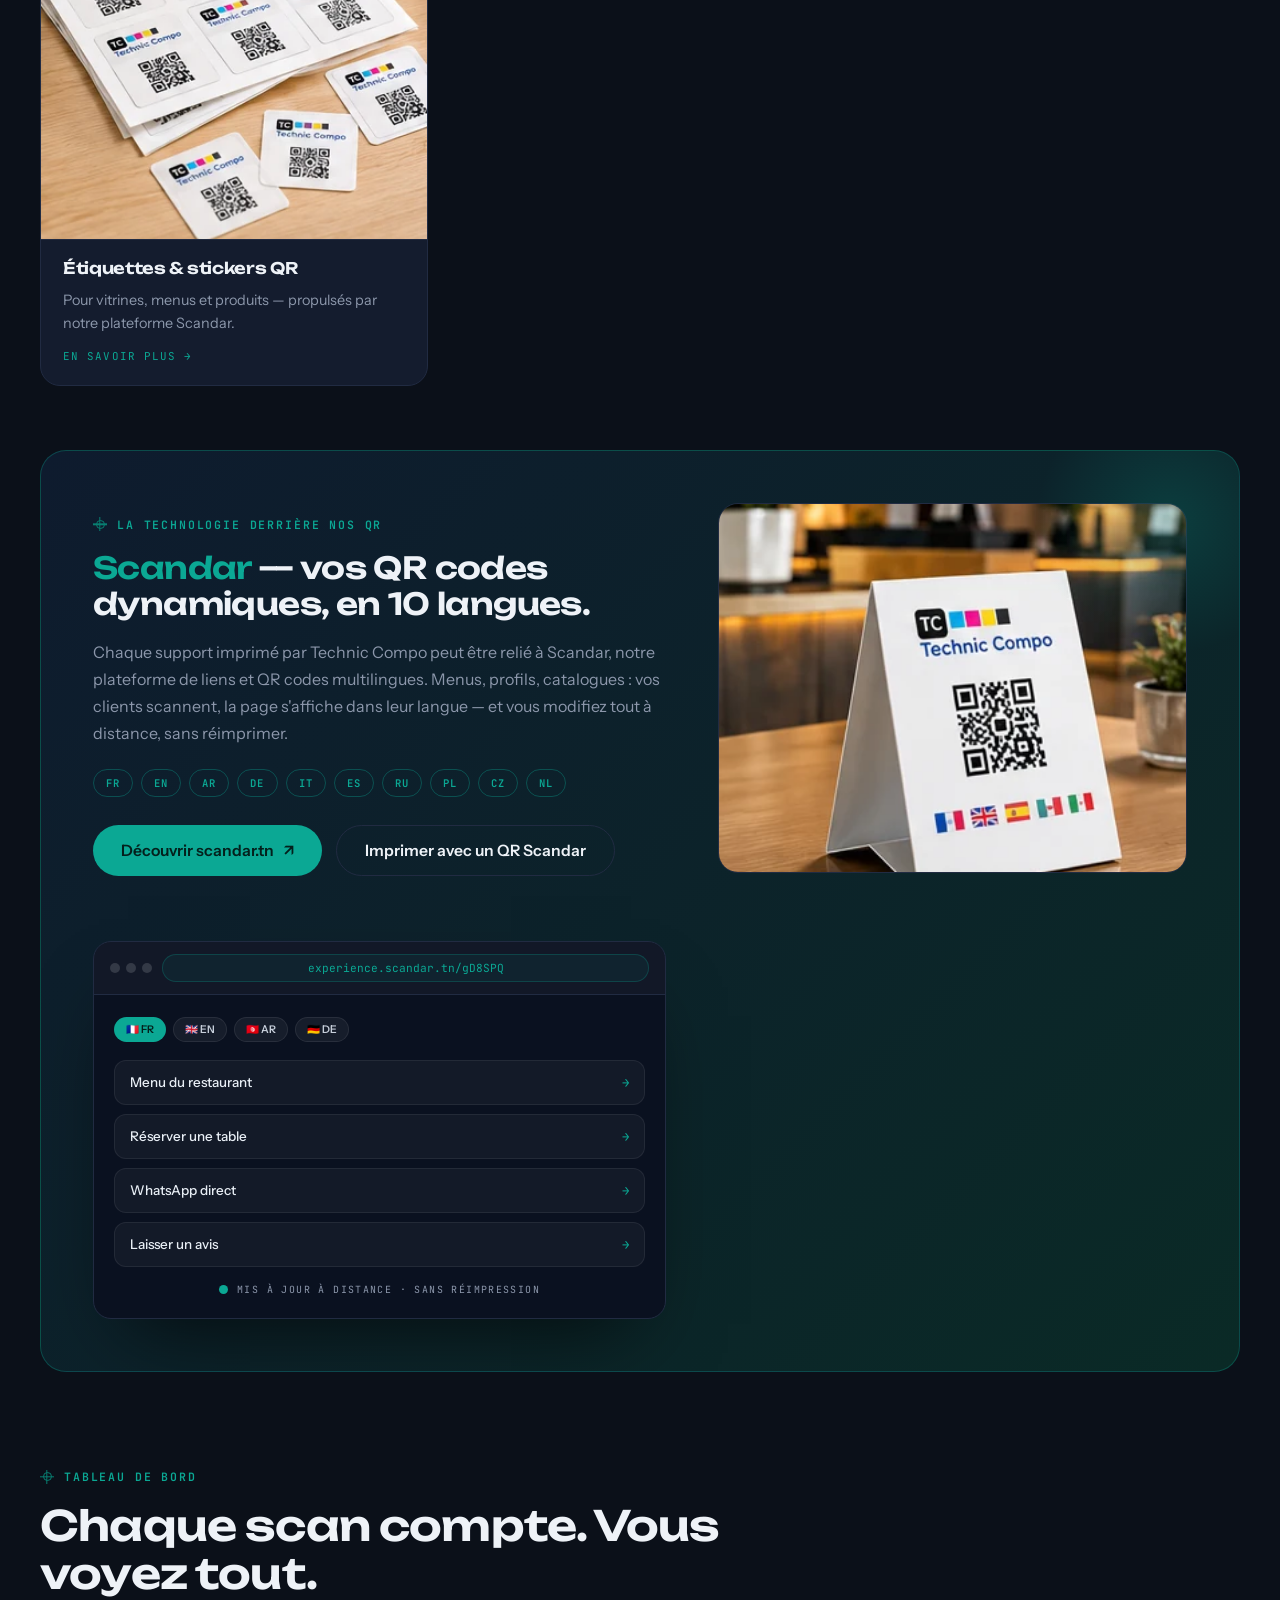
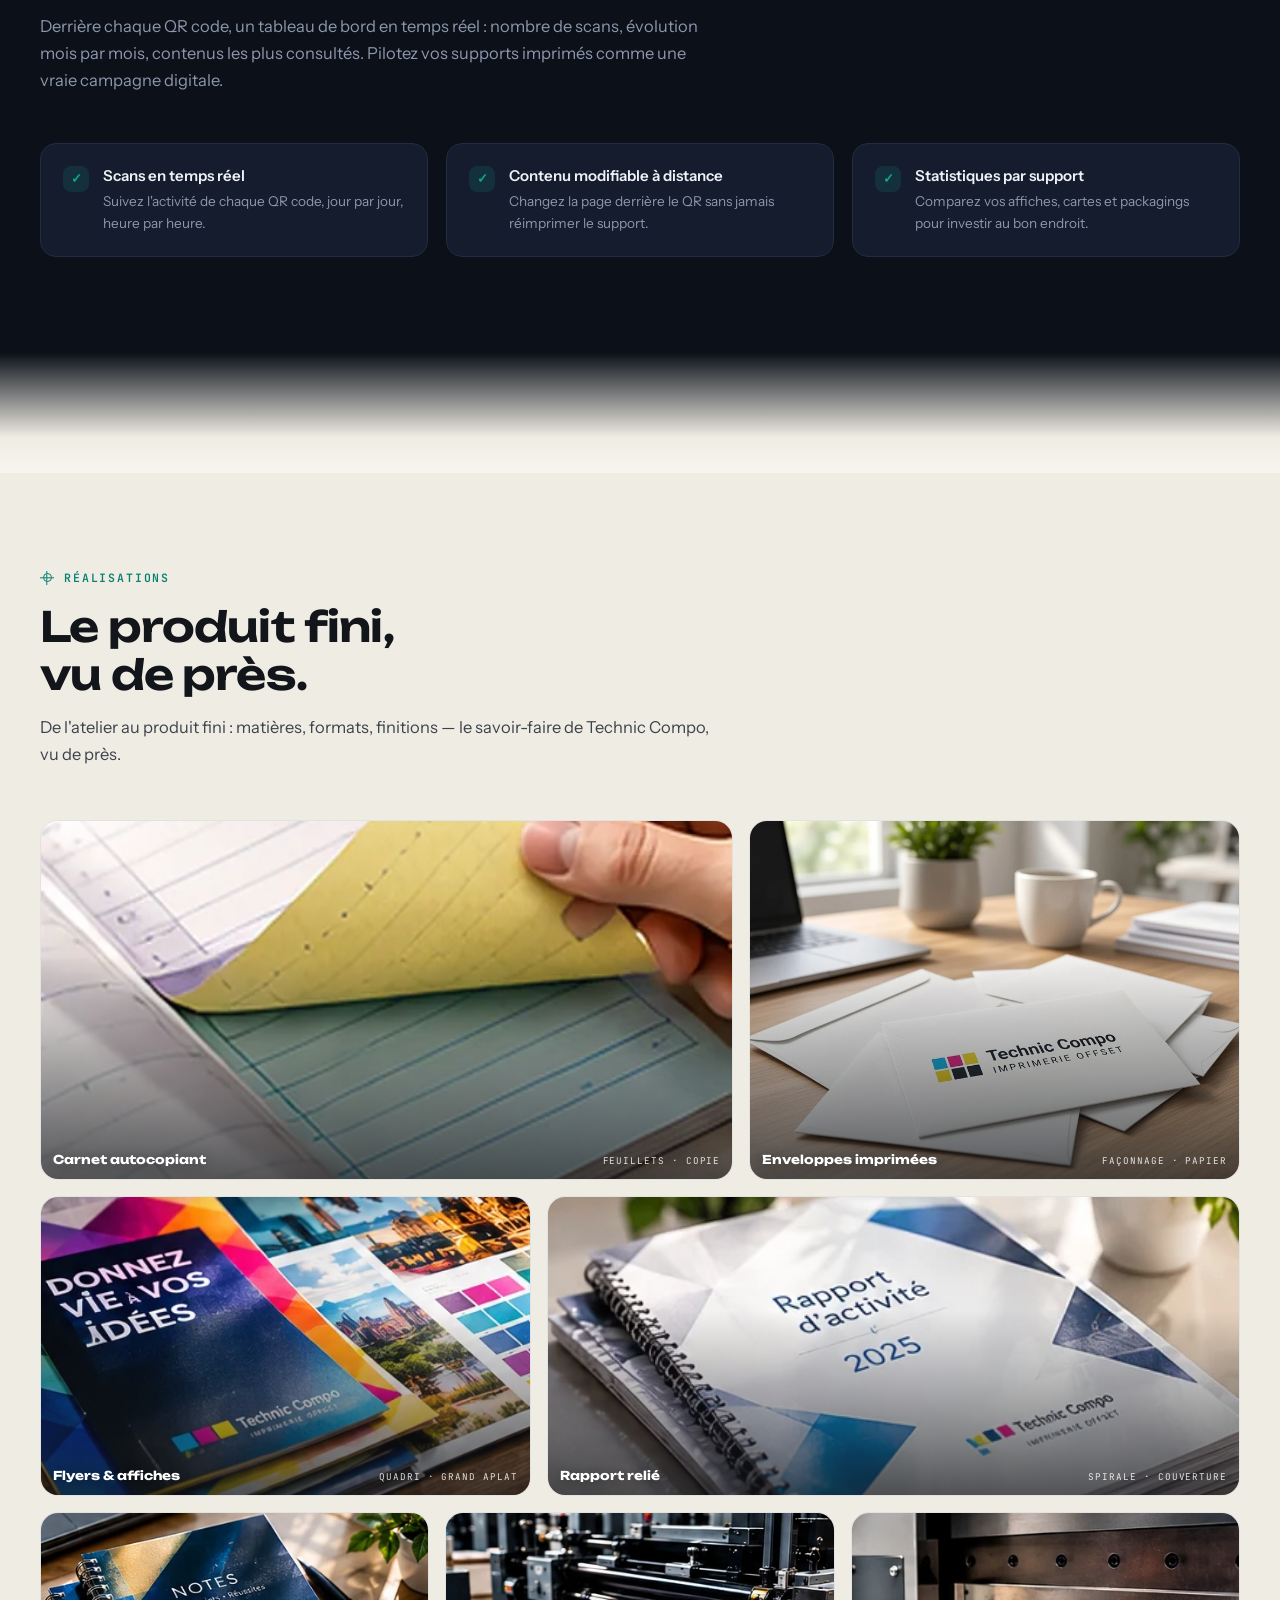
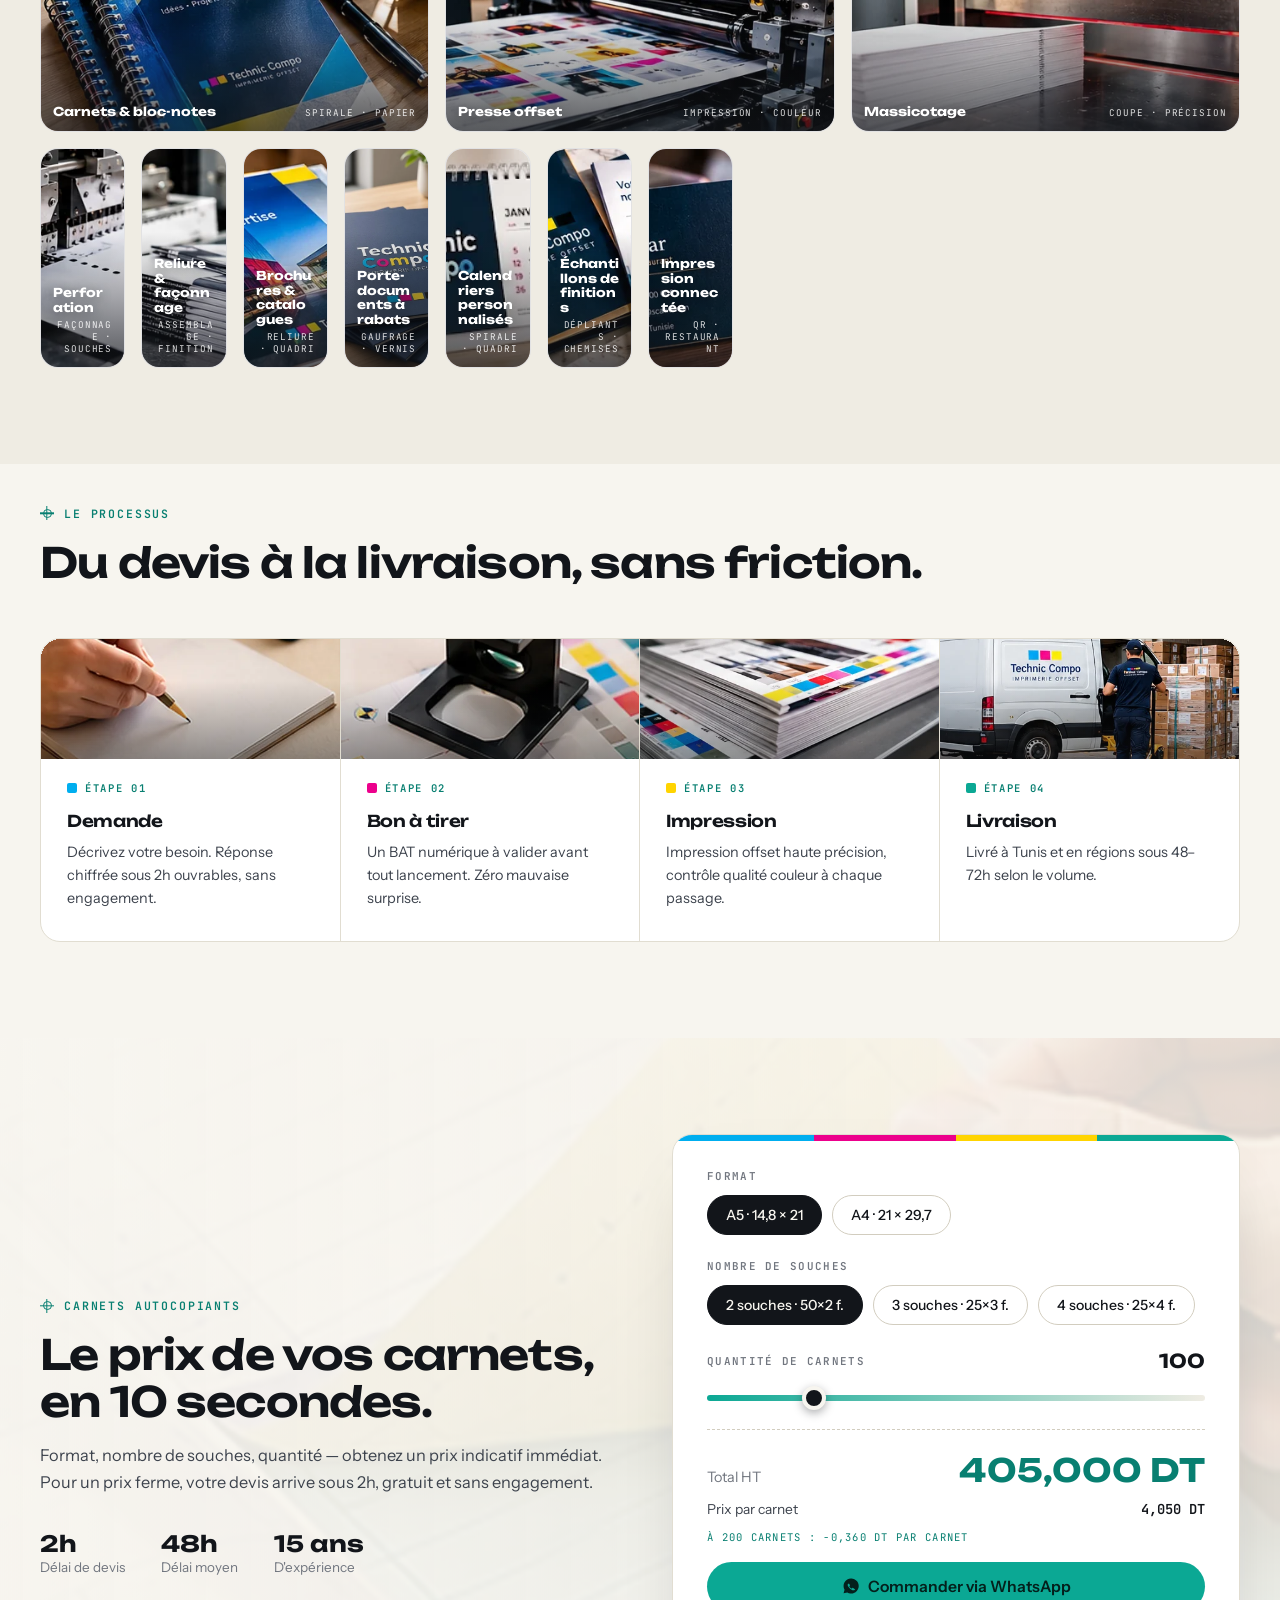
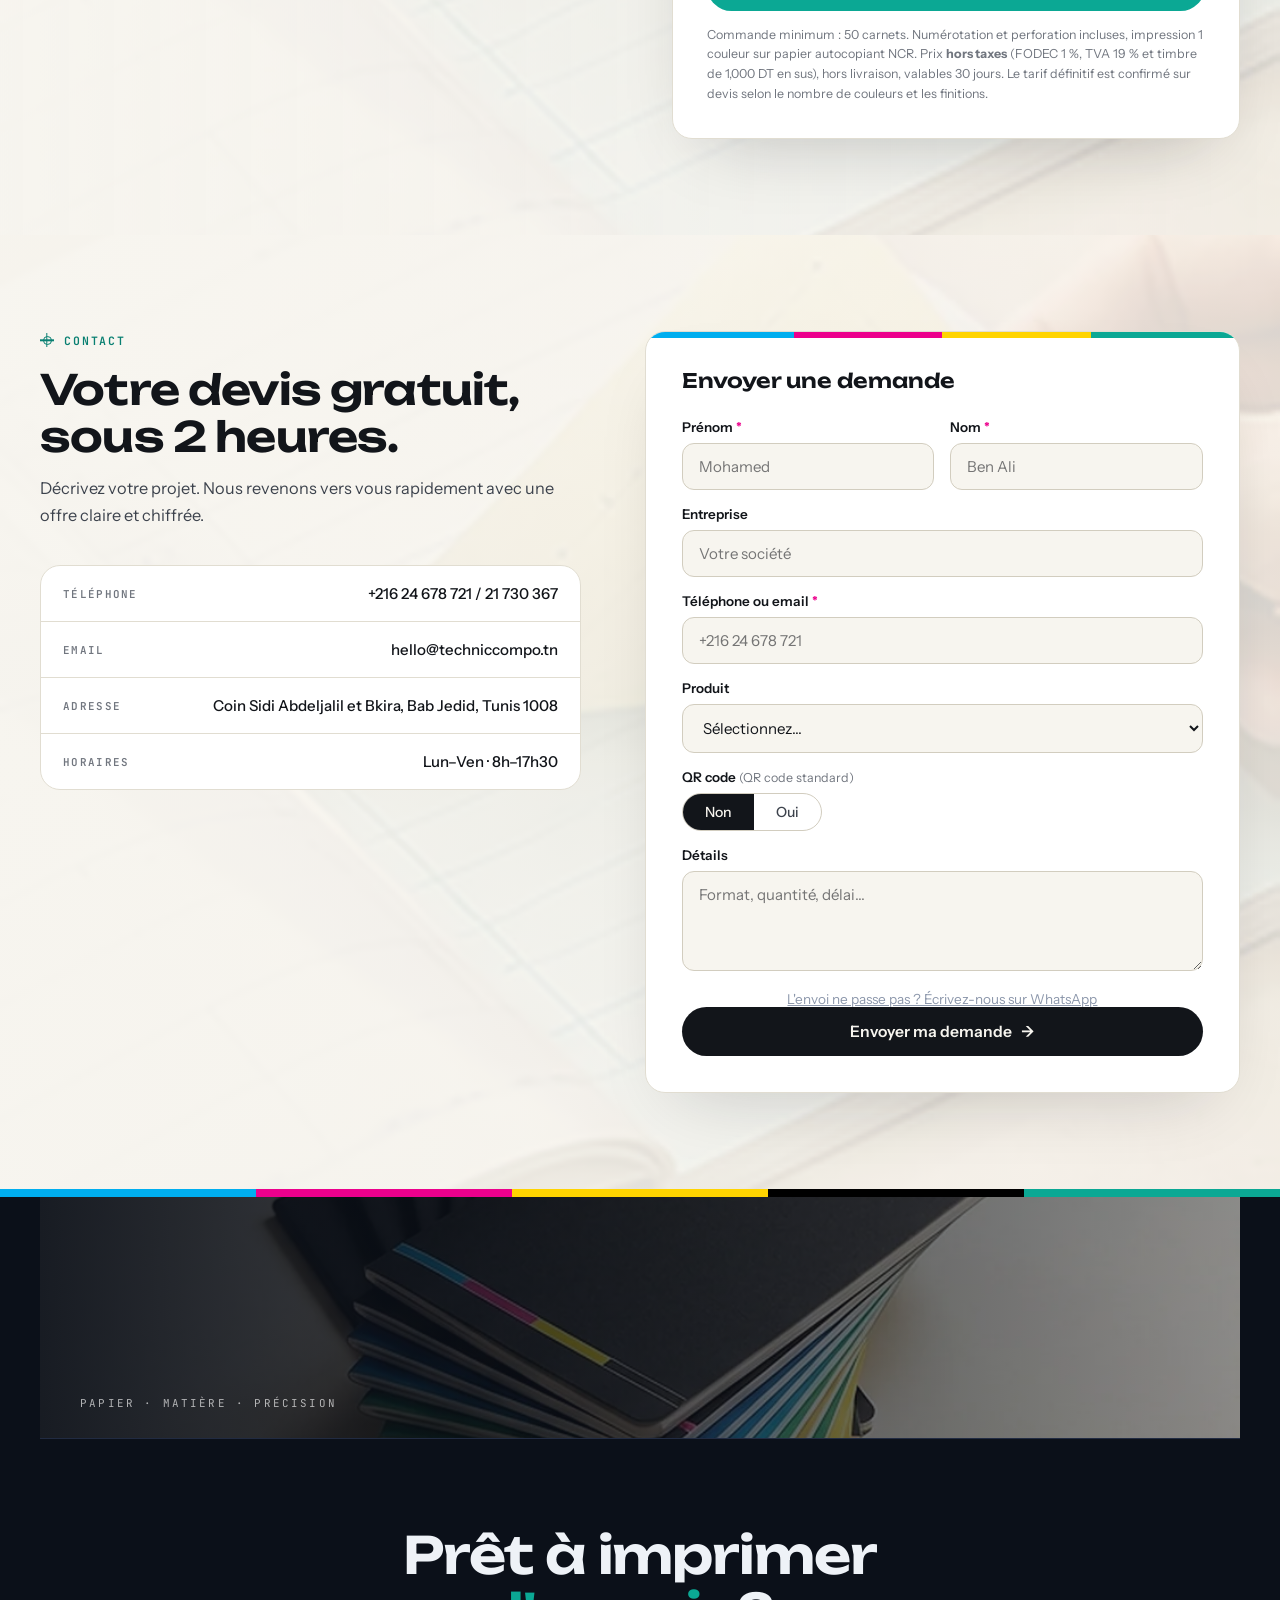
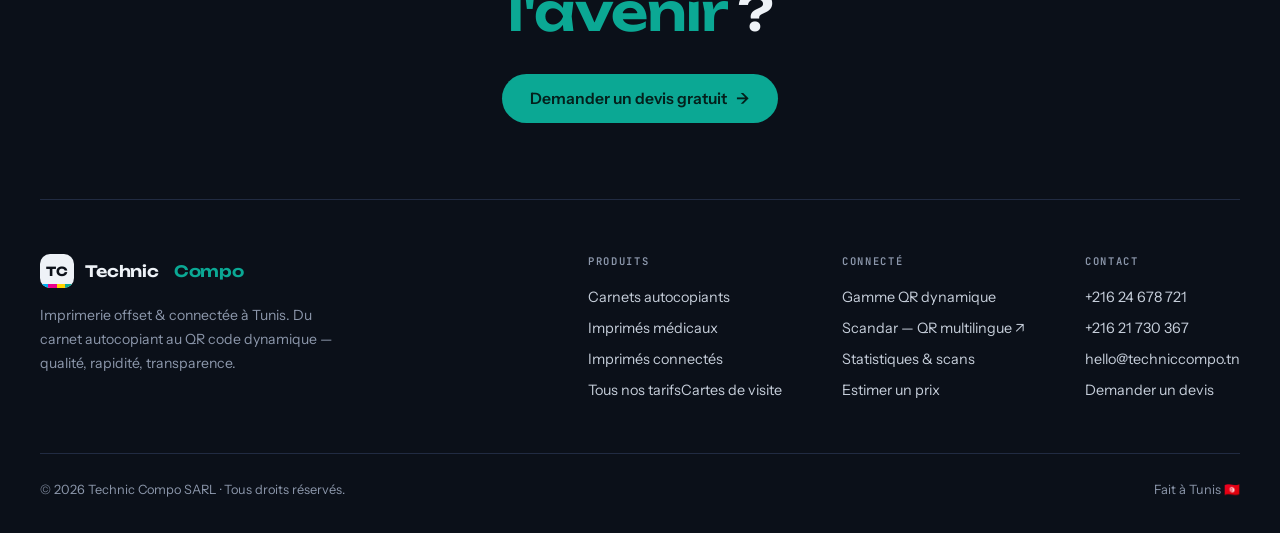
==== commit a9a85457: "Formulaires : envoi par envoi.php pour l'hébergement techniccompo.tn - Nouveau envoi.php à la racine" ====
--- a/index.html
+++ b/index.html
@@ -1046,7 +1046,7 @@
       </div>
     </div>
     <div class="cform reveal" id="envoyer-demande">
-      <form id="fbody" name="demande-devis" method="POST" action="/merci/" data-netlify="true" netlify-honeypot="bot-field">
+      <form id="fbody" name="demande-devis" method="POST" action="/envoi.php" data-netlify="true" netlify-honeypot="bot-field">
         <input type="hidden" name="form-name" value="demande-devis">
         <input type="hidden" name="destinataire" value="hello@techniccompo.tn">
         <p style="display:none"><label>Ne pas remplir : <input name="bot-field"></label></p>
@@ -1219,7 +1219,7 @@
     window.open('https://wa.me/'+WA_NUMBER+'?text='+msg,'_blank');
   };
 
-  // formulaire Netlify
+  // formulaire : envoi par /envoi.php (hébergement .tn)
   const fbody=document.getElementById('fbody');
   fbody.addEventListener('submit',e=>{
     e.preventDefault();
@@ -1227,7 +1227,7 @@
     req.forEach(id=>{const i=document.getElementById(id),m=i.parentElement.querySelector('.em');if(!i.value.trim()){i.classList.add('bad');m.classList.add('show');ok=0}else{i.classList.remove('bad');m.classList.remove('show')}});
     if(!ok)return;
     const data=new FormData(fbody);
-    fetch('/',{method:'POST',headers:{'Content-Type':'application/x-www-form-urlencoded'},body:new URLSearchParams(data).toString()})
+    fetch('/envoi.php',{method:'POST',headers:{'Content-Type':'application/x-www-form-urlencoded'},body:new URLSearchParams(data).toString()})
       .then(r=>{ if(!r.ok) throw new Error(r.status);
         fbody.style.display='none';document.getElementById('ok').classList.add('show'); })
       .catch(()=>{ window.open(lienDevisWA(),'_blank'); });
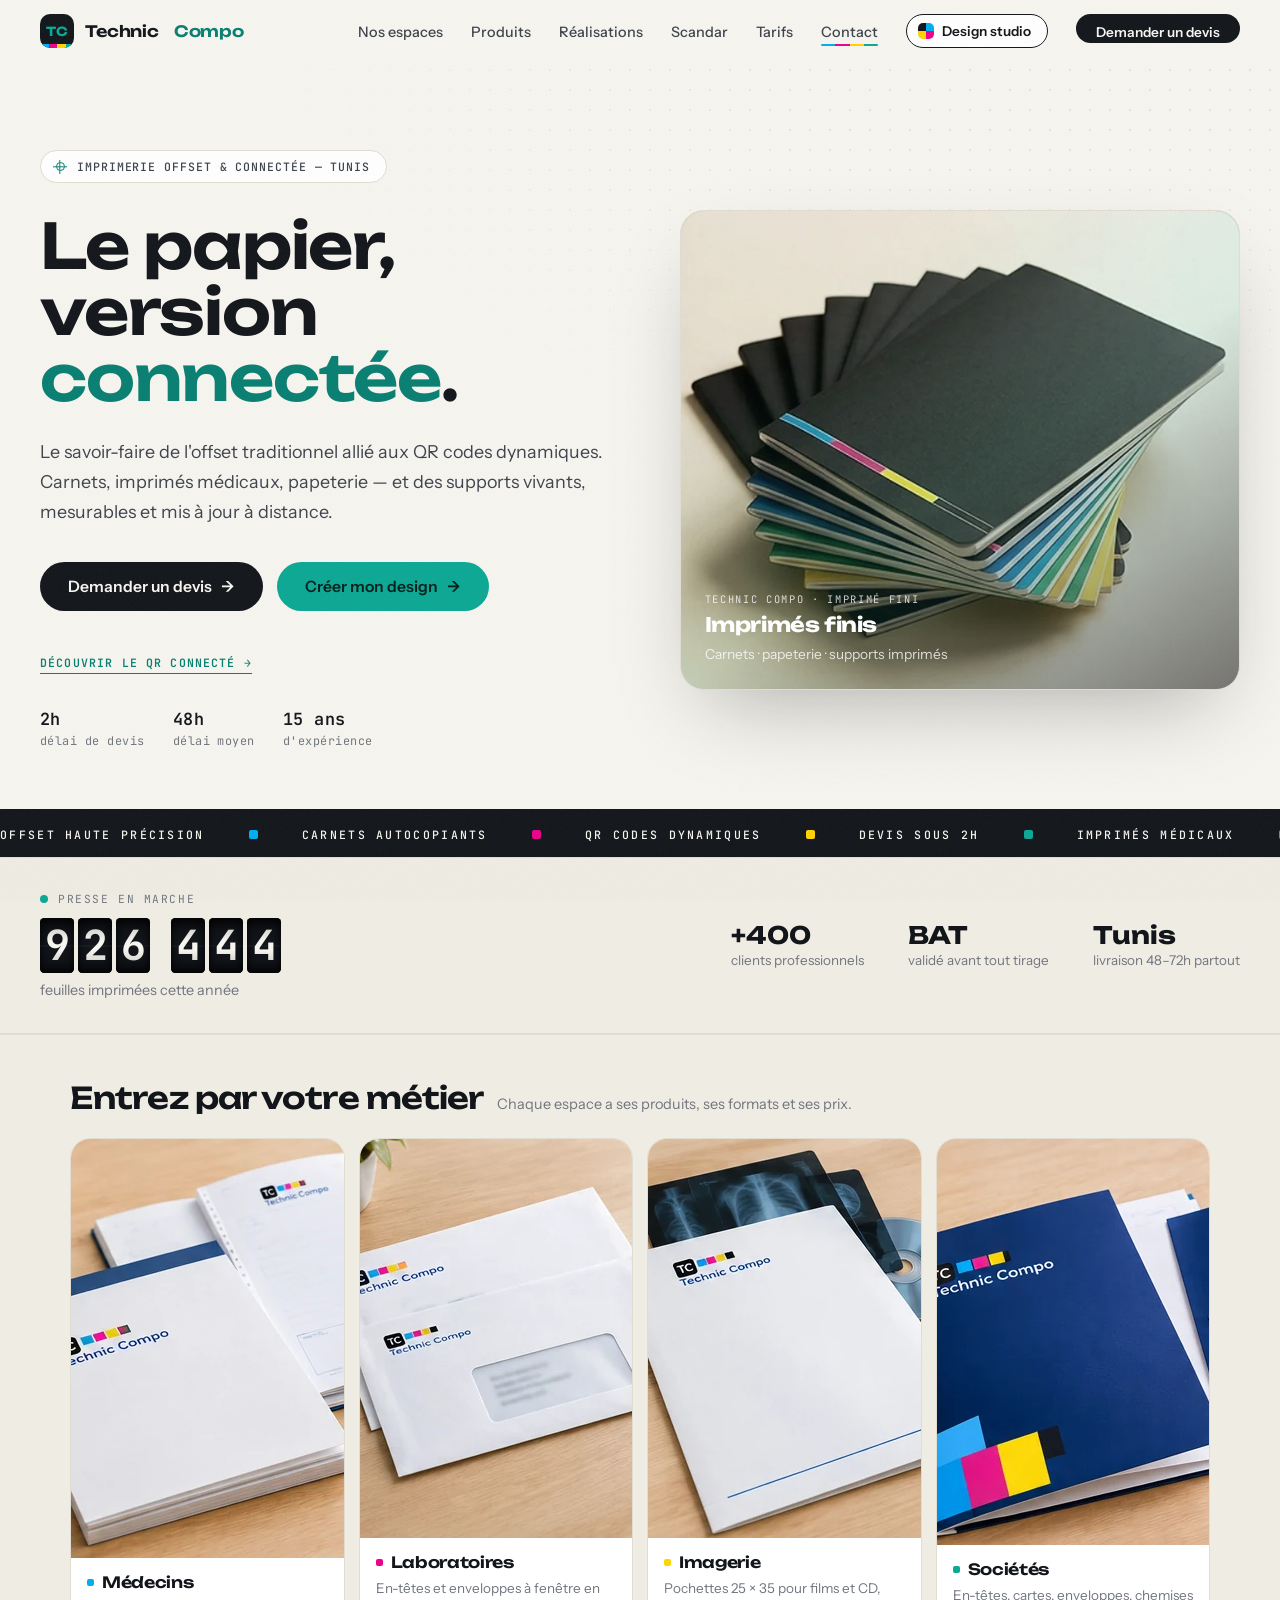
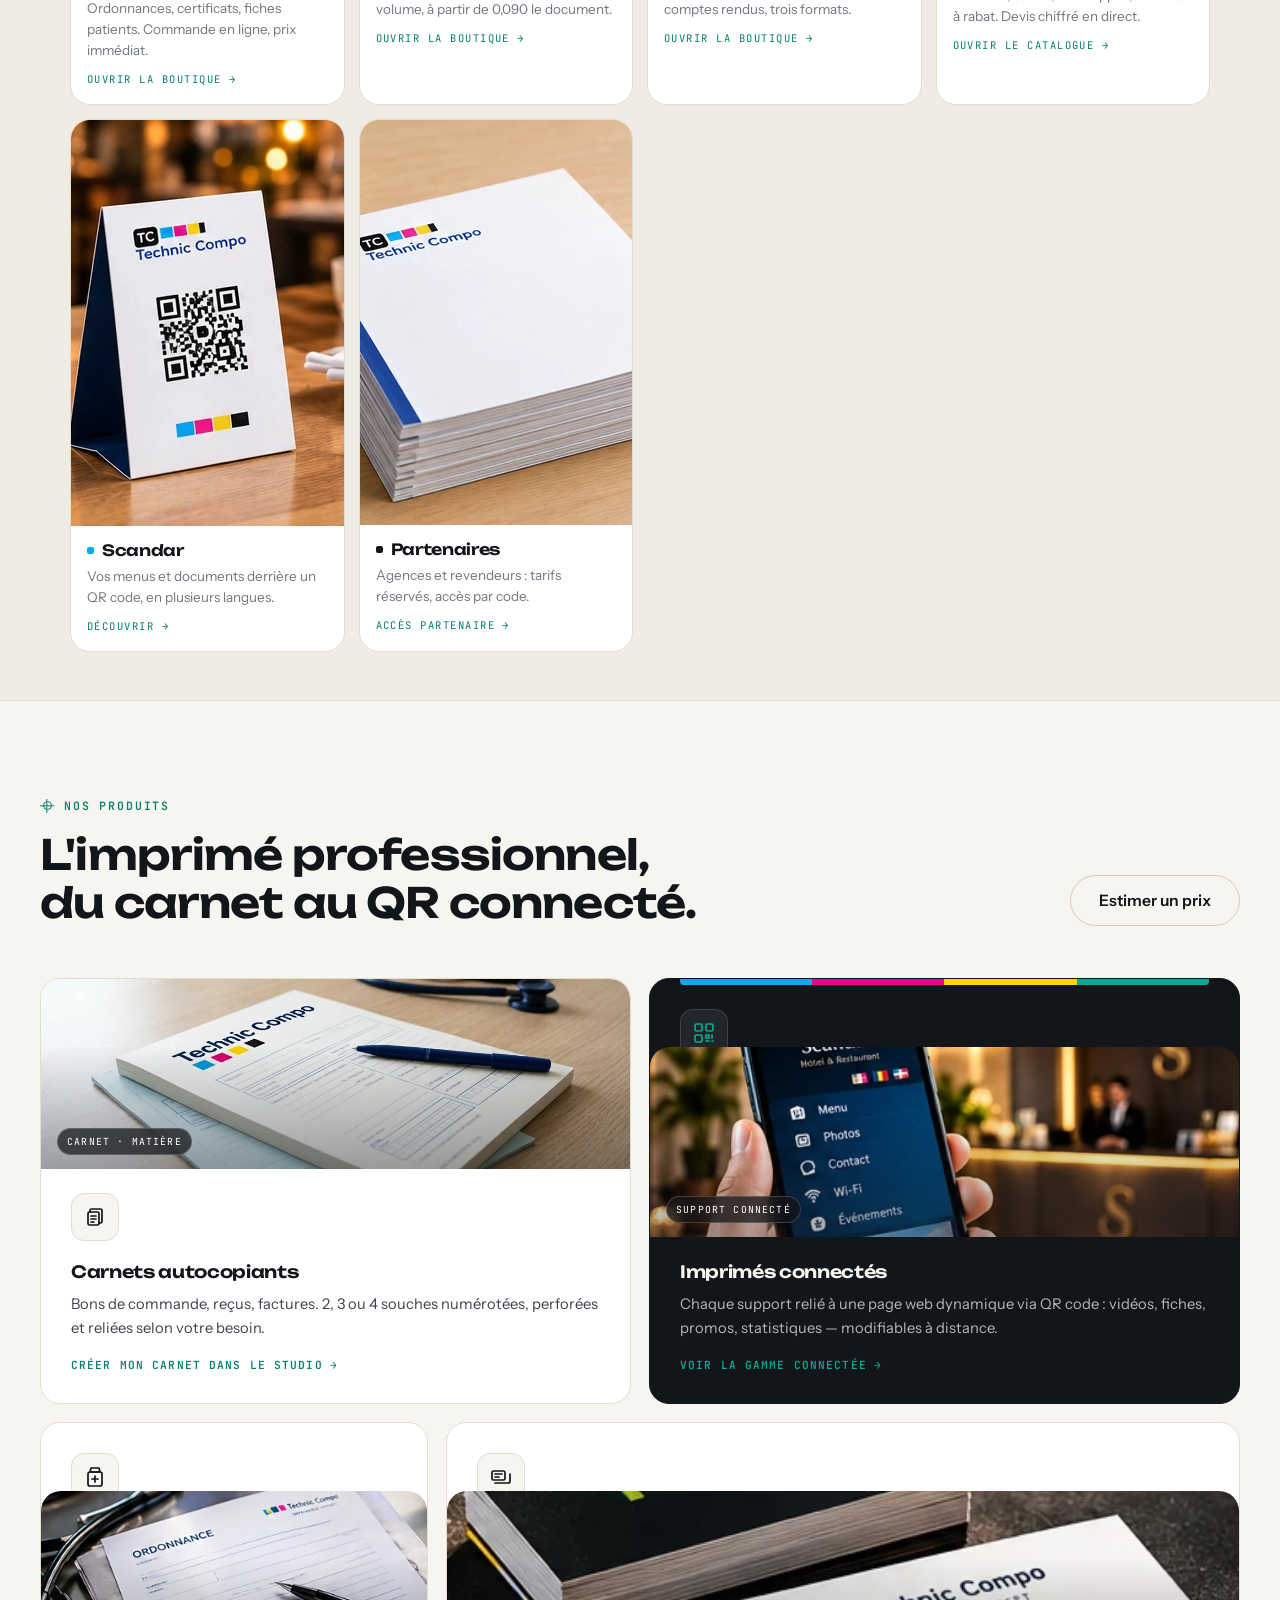
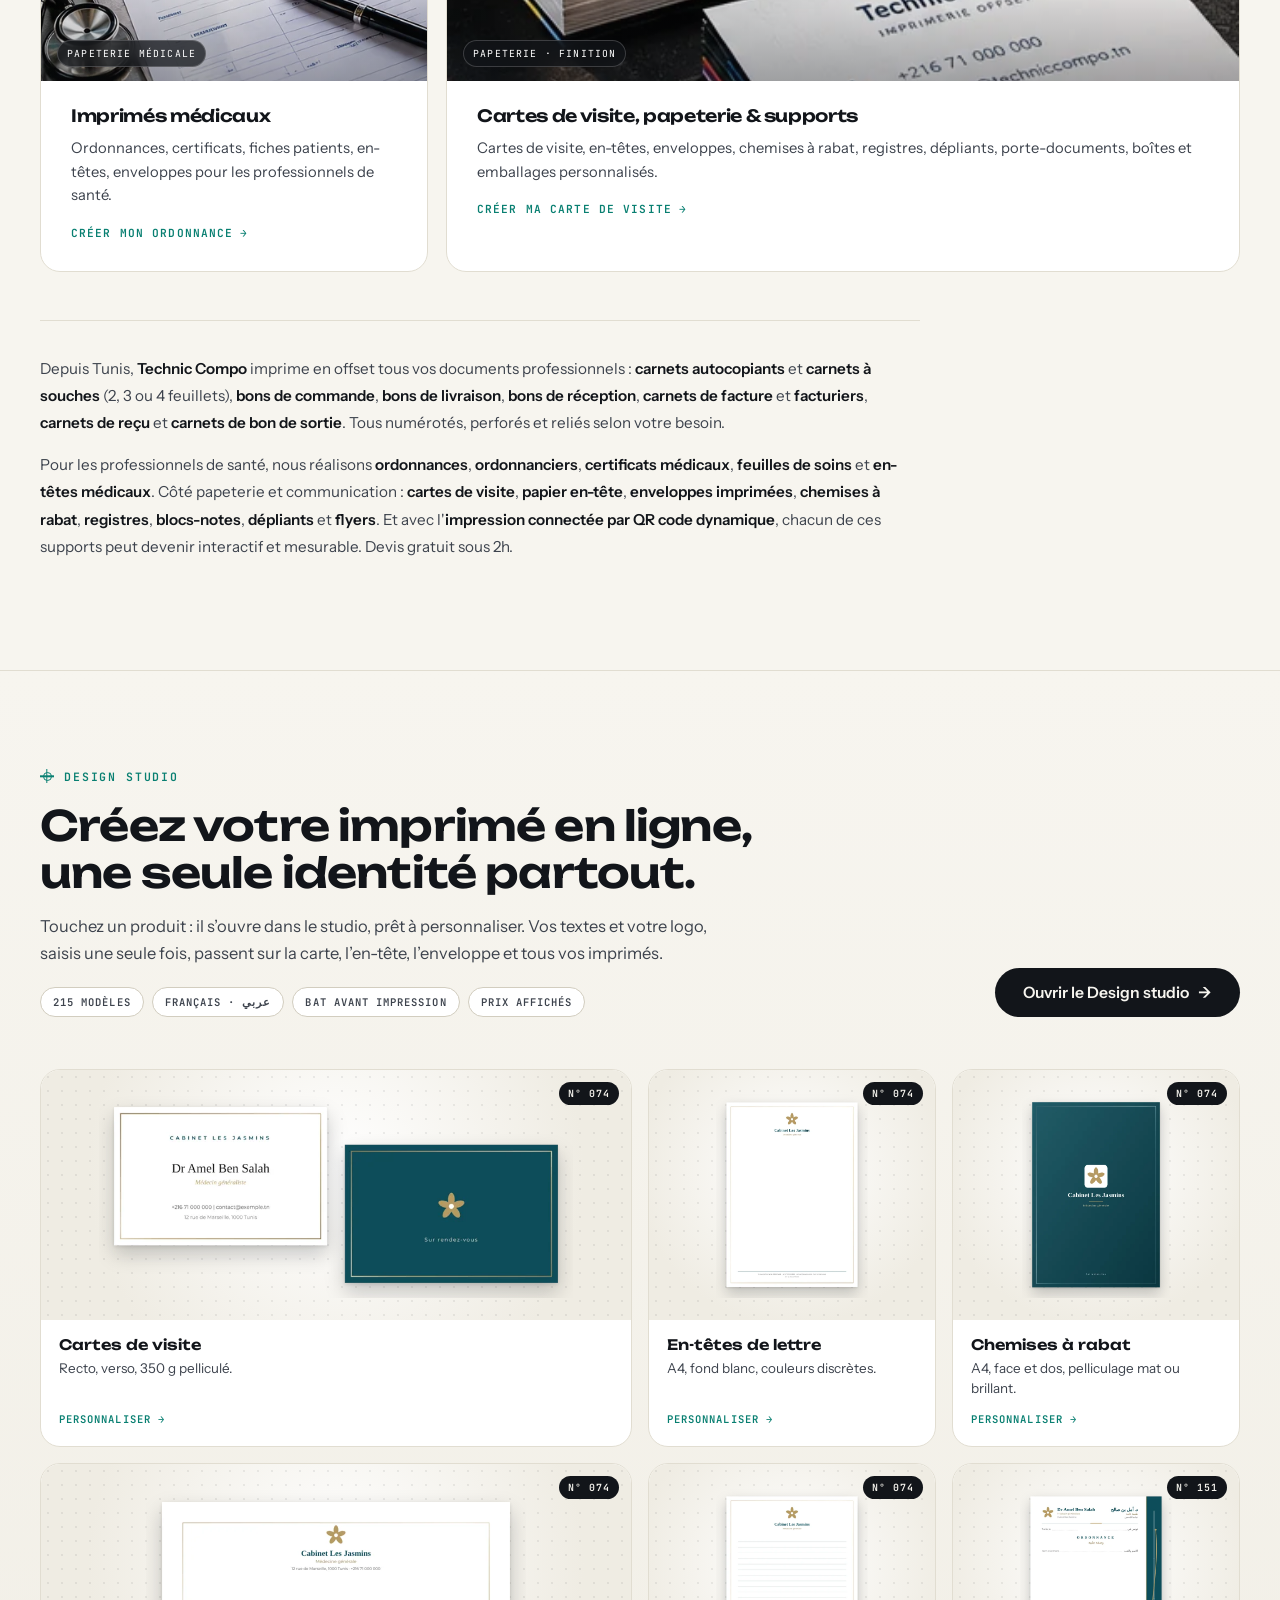
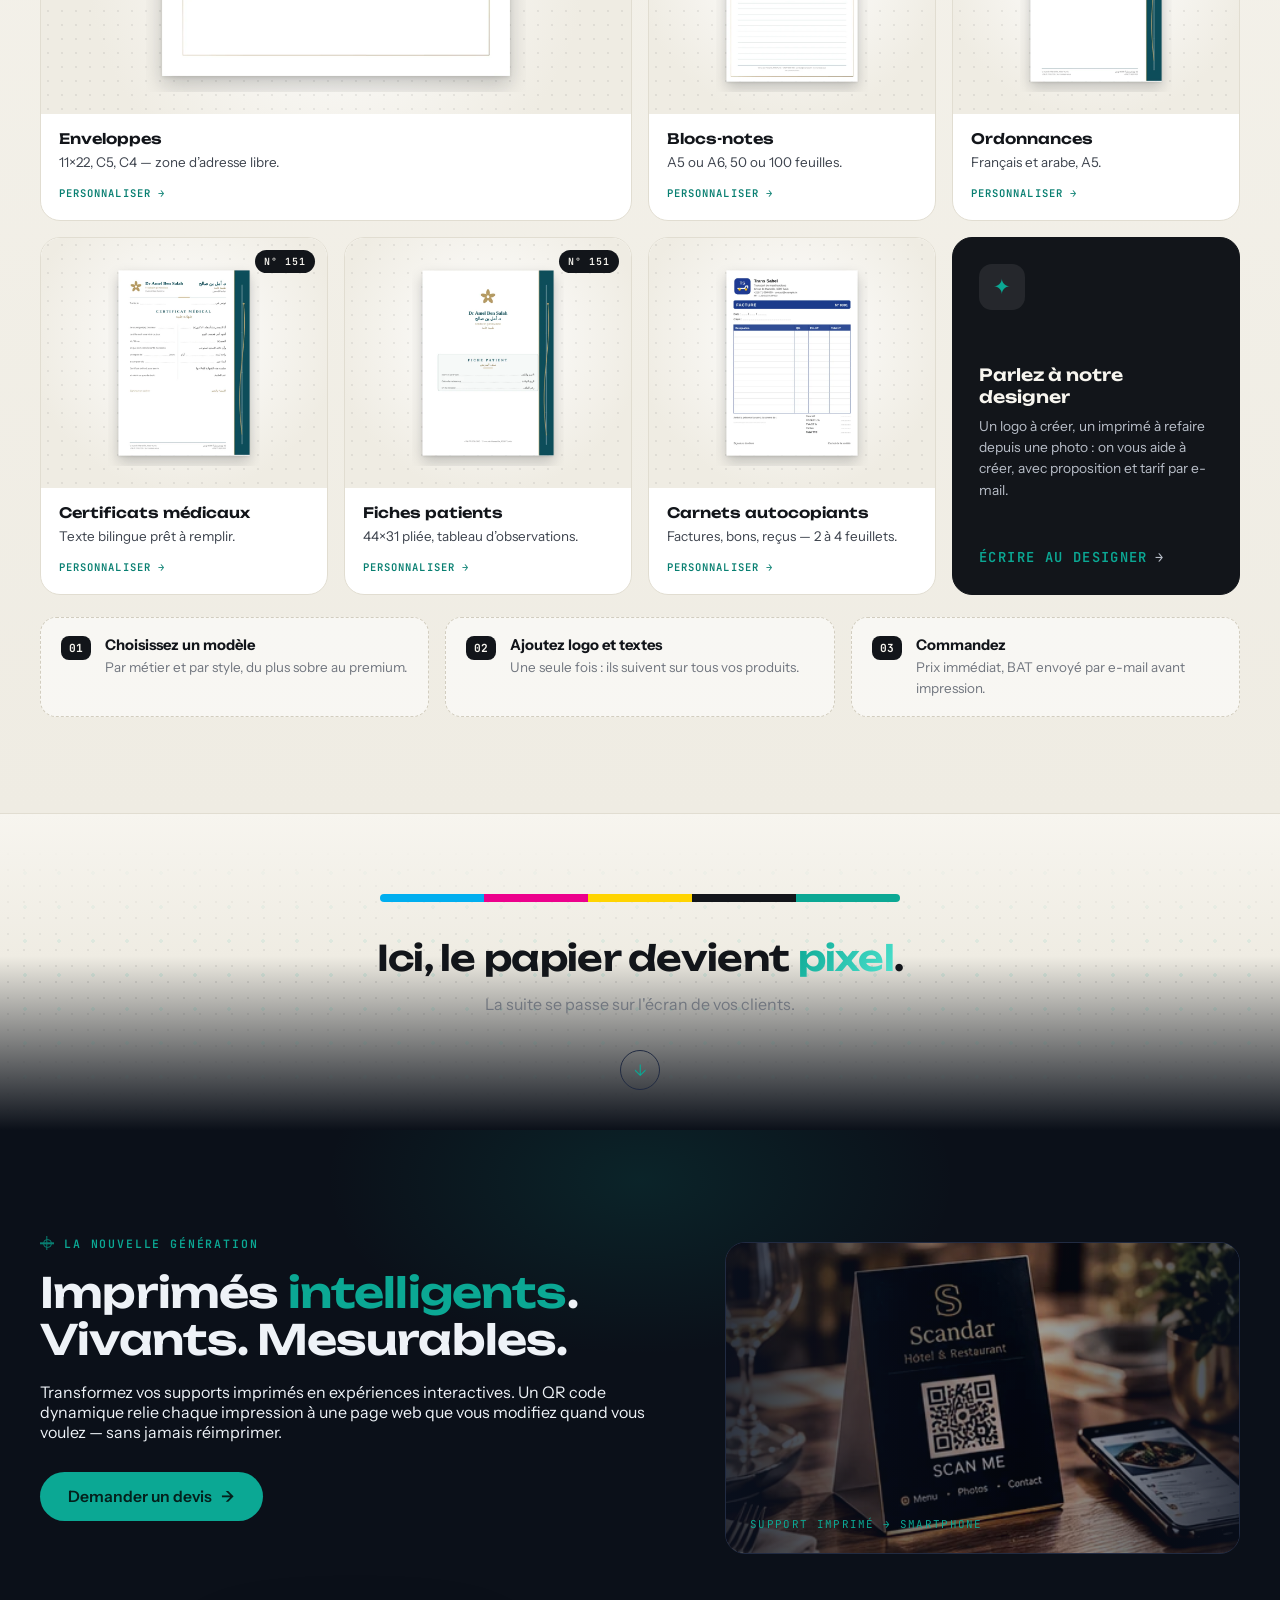
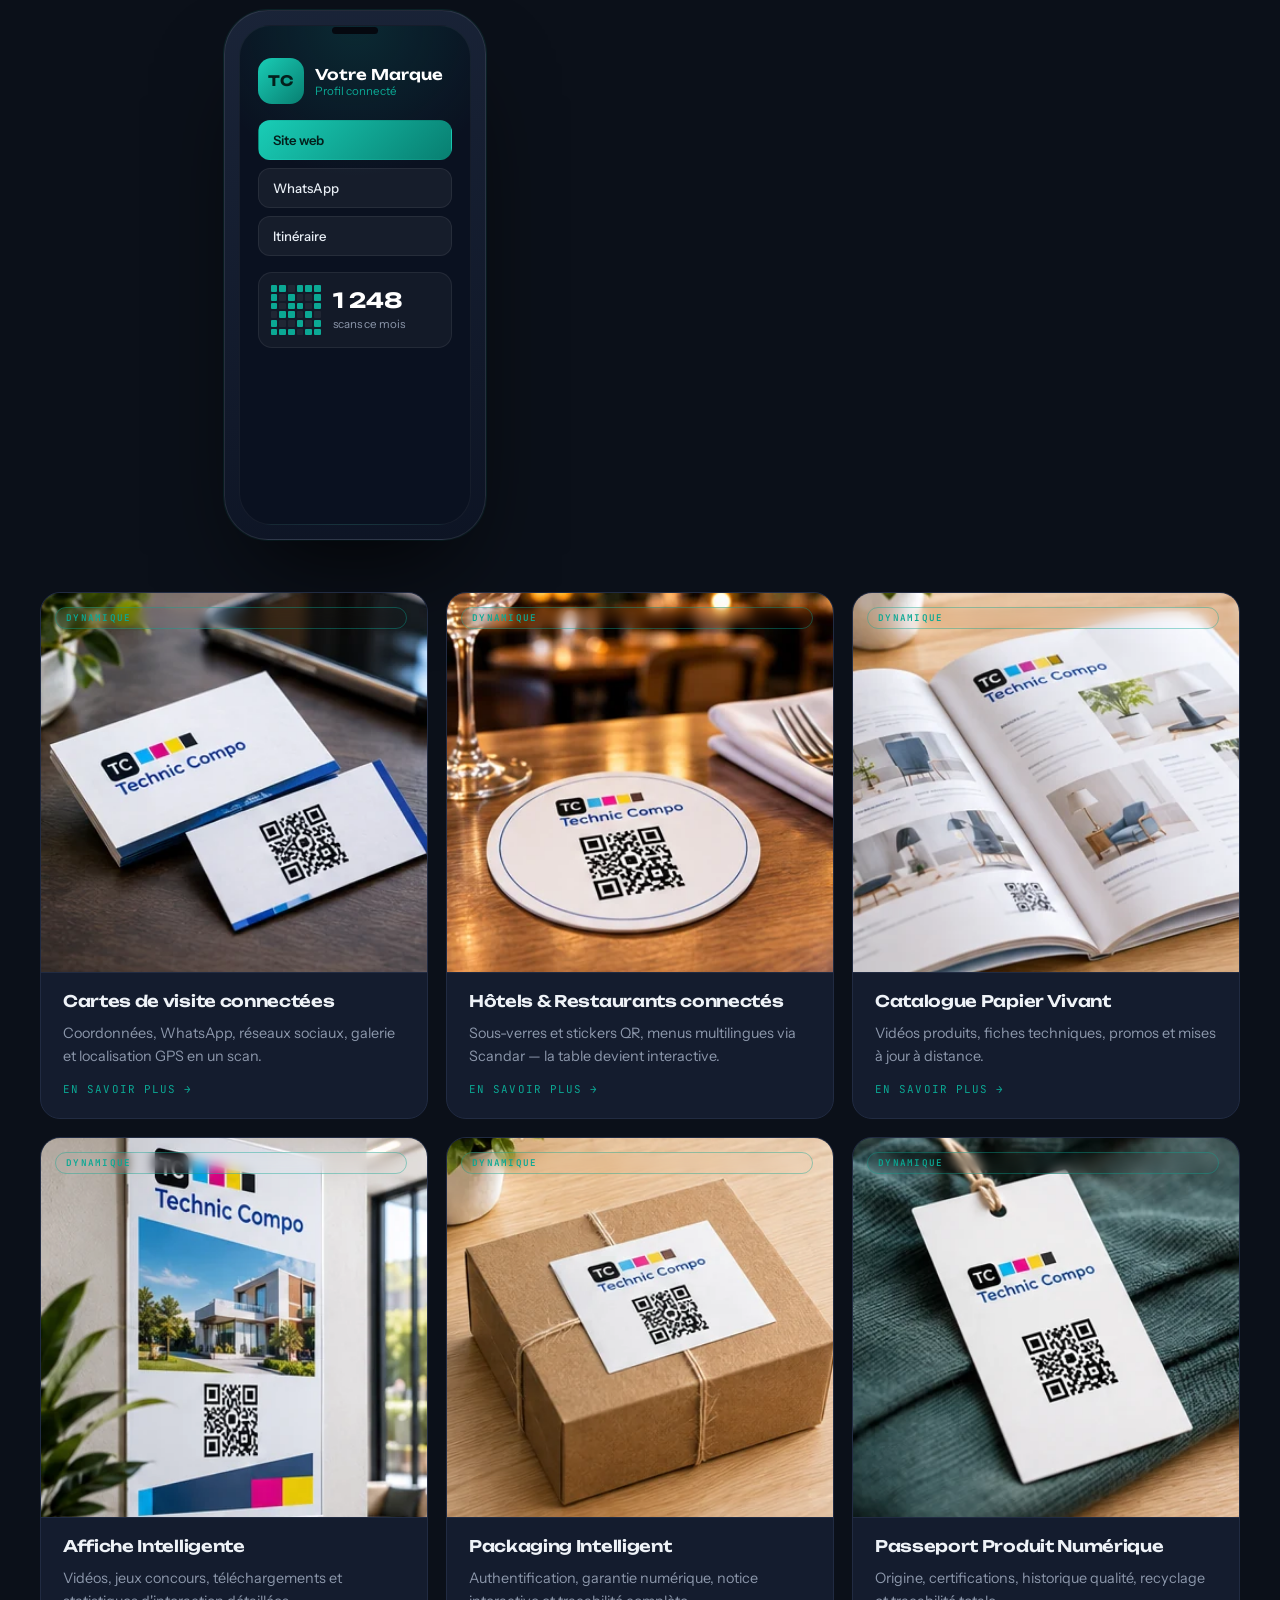
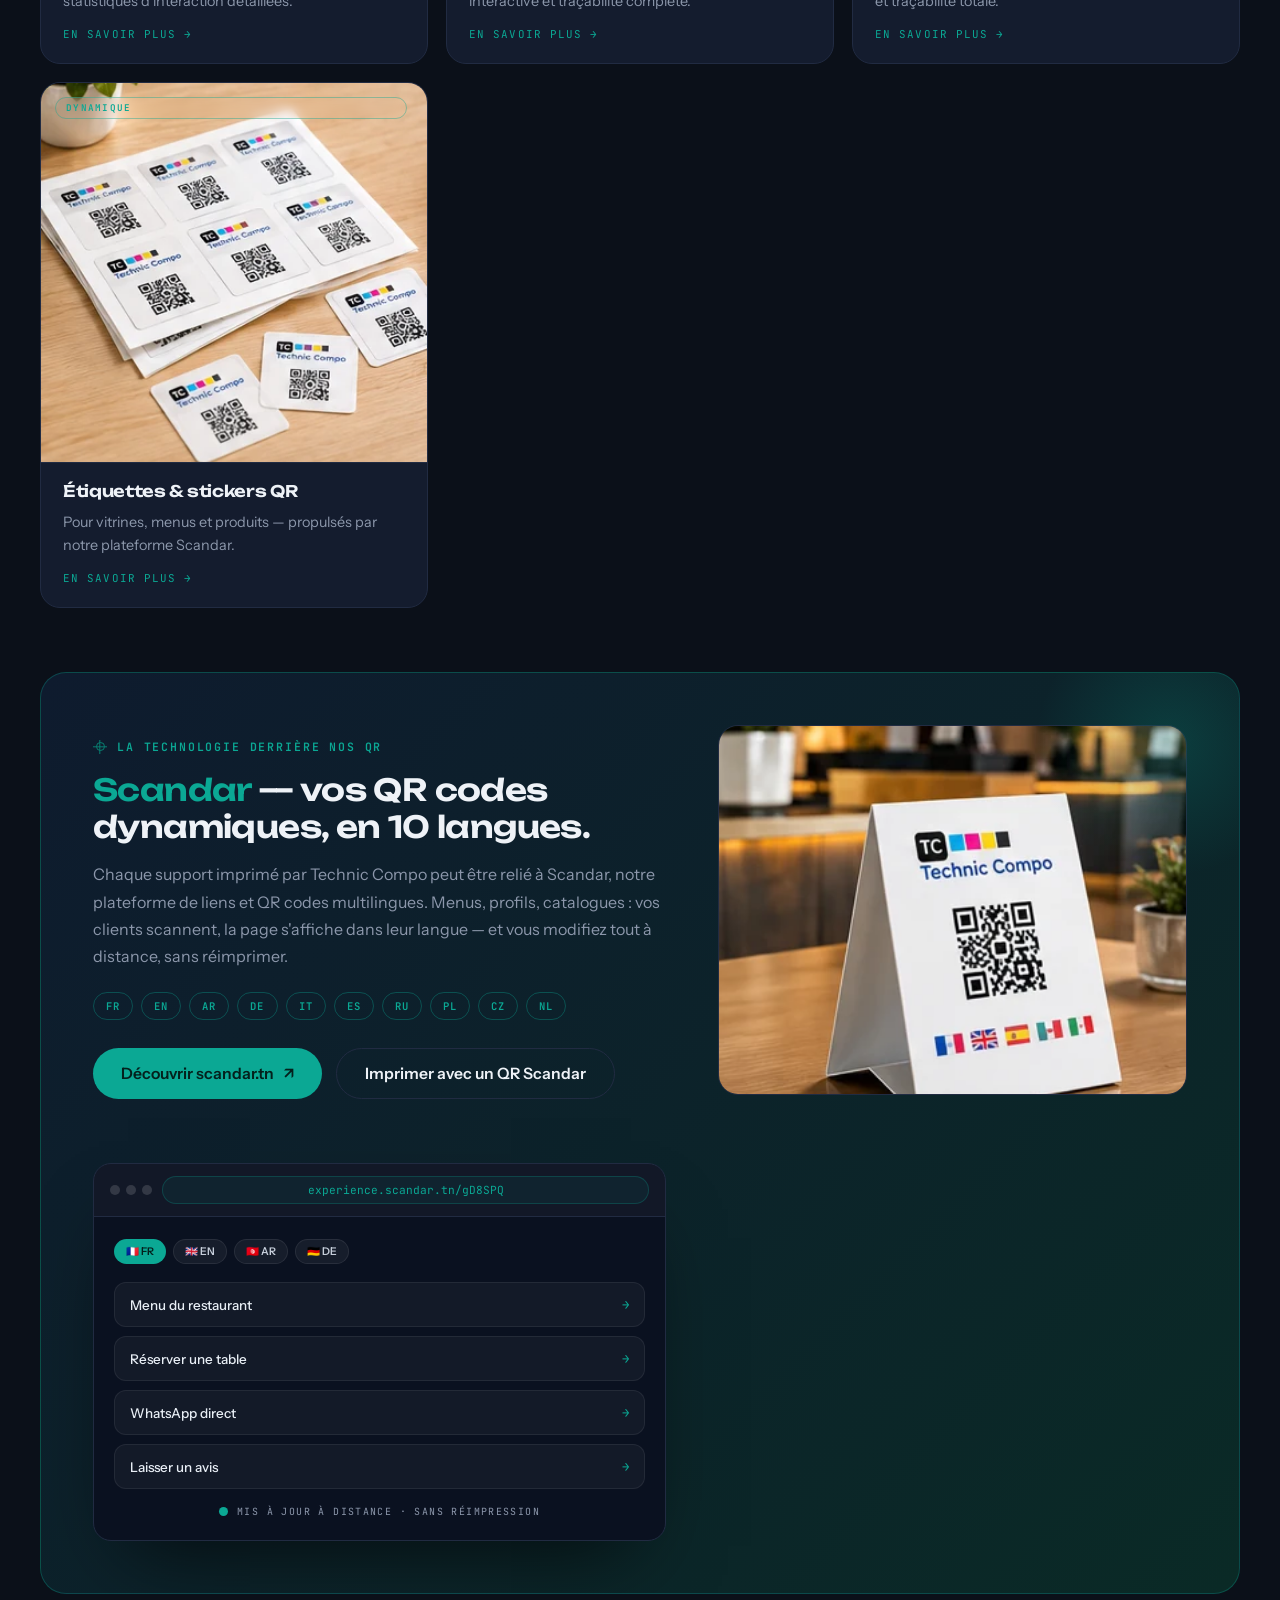
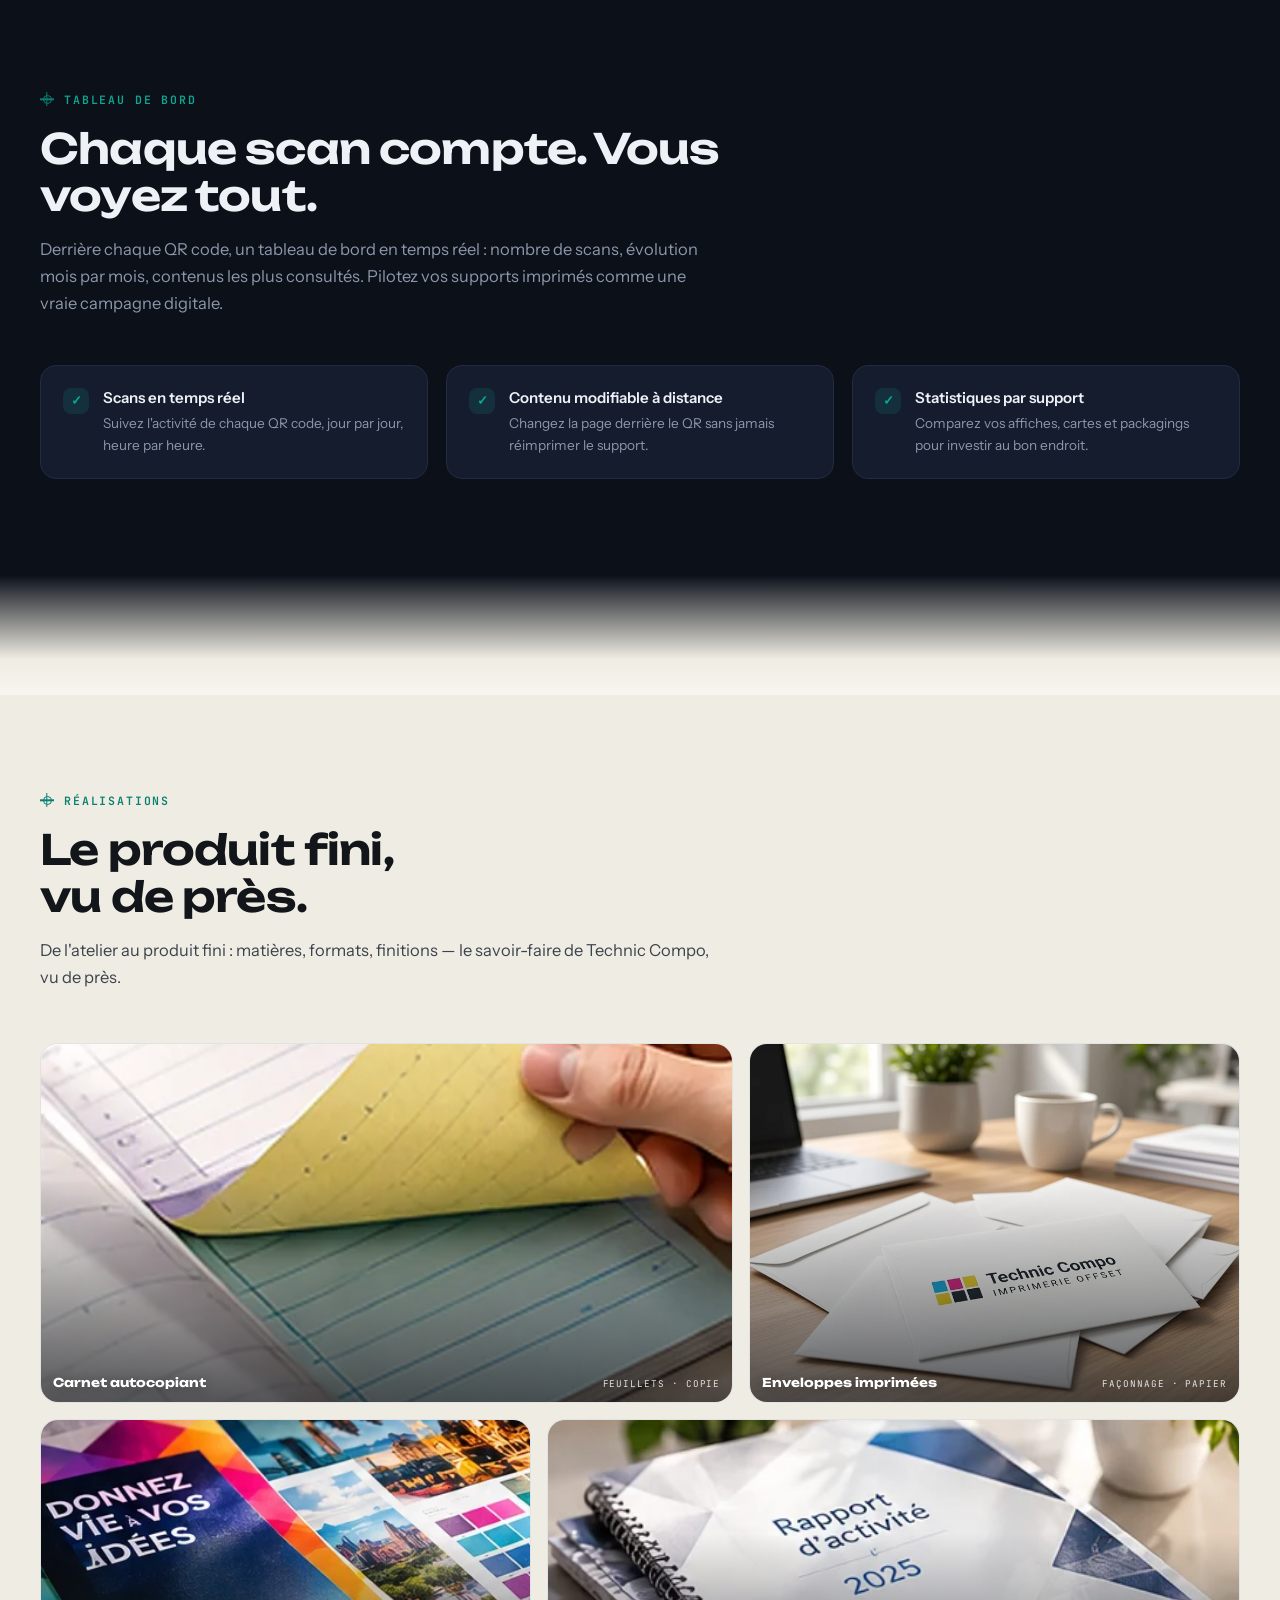
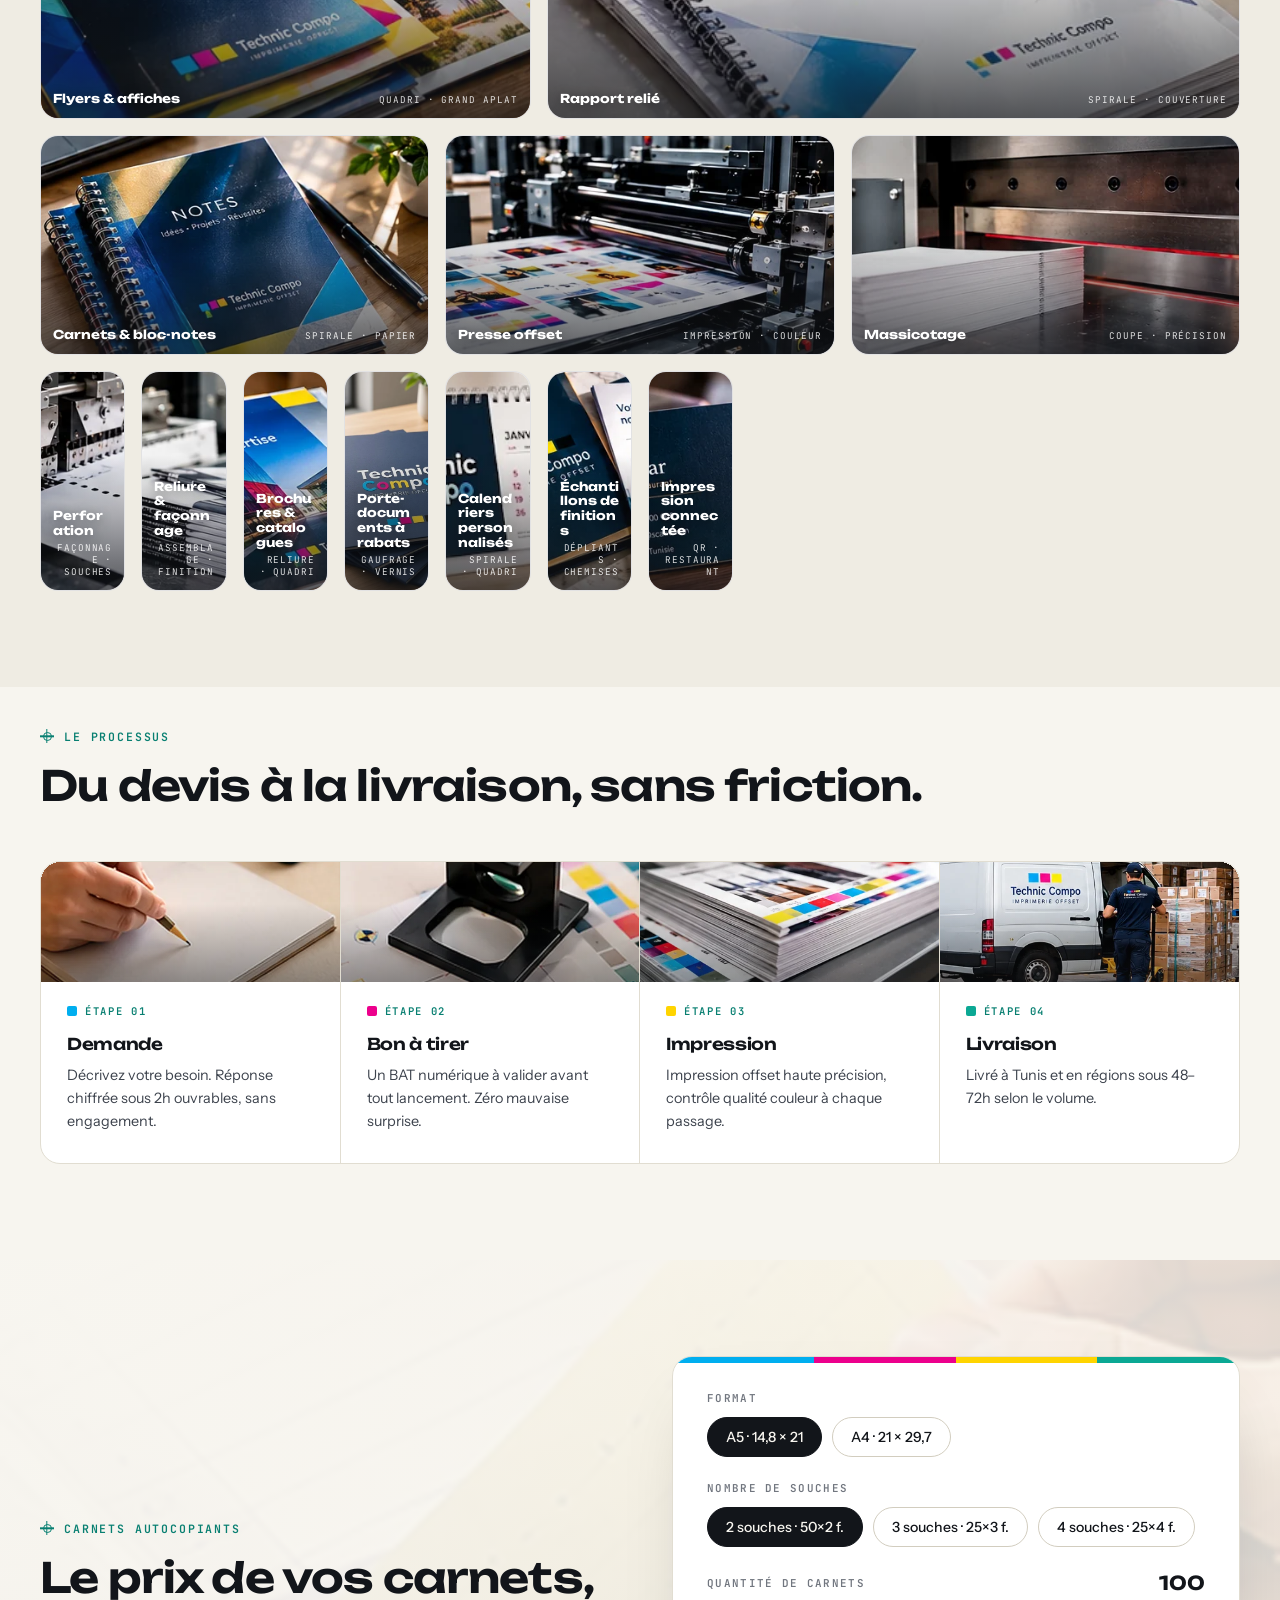
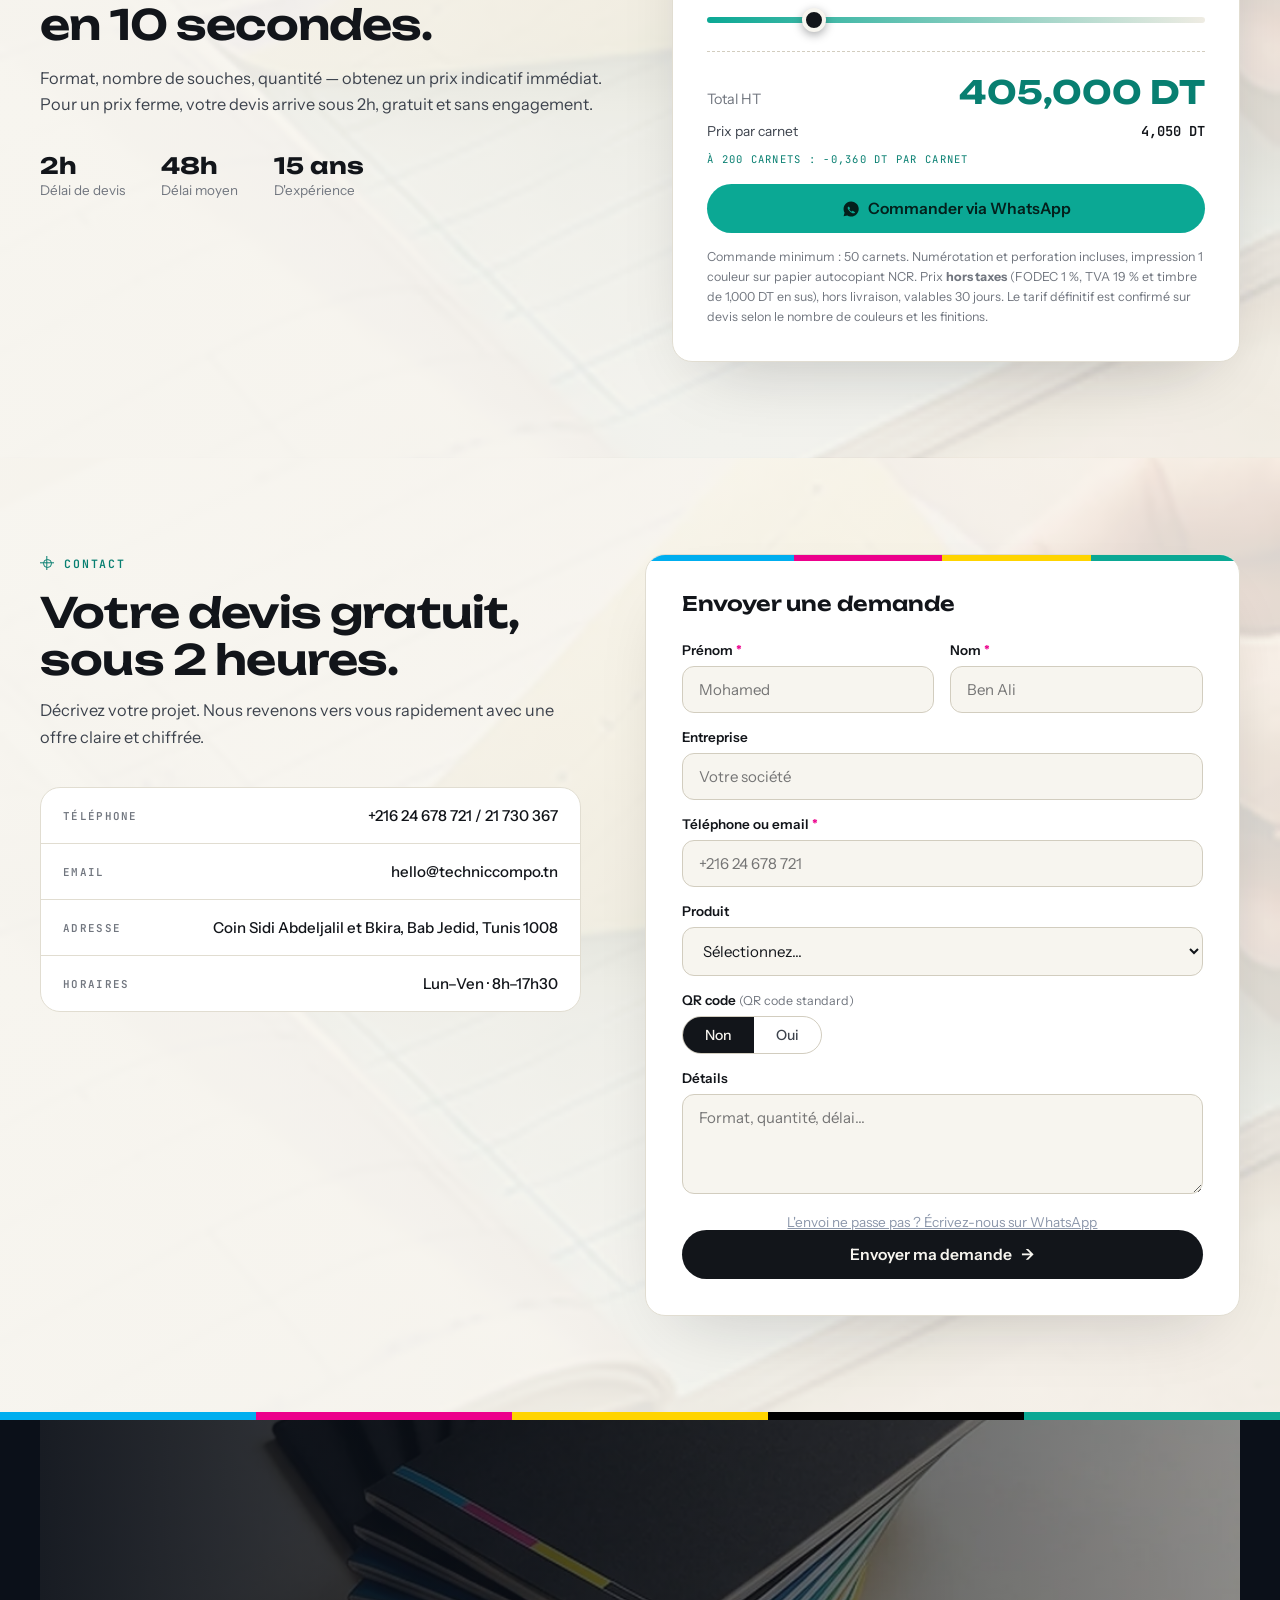
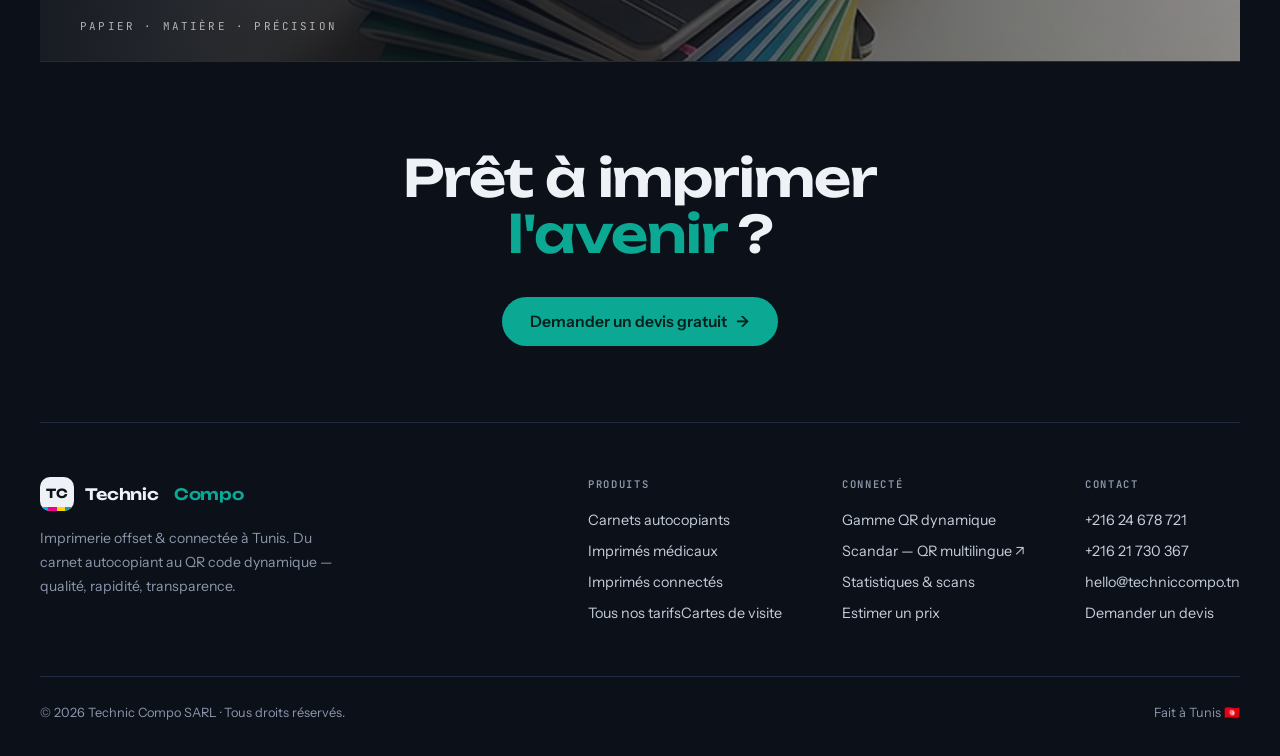
==== commit 864fb959: "Design studio : page /conception/, bouton dans le menu, section studio sur l'accueil - Nouvelle page" ====
--- a/index.html
+++ b/index.html
@@ -637,6 +637,51 @@
 .qcard p{margin:0 22px}
 .qcard .more{margin:14px 22px 22px;display:inline-block}
 .qcard .tagpill{position:absolute;top:14px;left:14px;z-index:2;backdrop-filter:blur(6px)}
+
+/* ====== DESIGN STUDIO ====== */
+.hero-qr{display:inline-flex;gap:8px;margin:-22px 0 34px;font-family:'JetBrains Mono',monospace;font-size:.72rem;font-weight:600;letter-spacing:.1em;text-transform:uppercase;color:var(--teal-dk);border-bottom:1.5px solid currentColor;padding-bottom:3px}
+.hero-qr:hover{color:var(--ink)}
+.nlinks a.nstudio{display:inline-flex;align-items:center;gap:8px;padding:8px 16px 8px 11px;border-radius:100px;border:1.5px solid var(--ink);color:var(--ink);font-weight:600;font-size:.85rem;background:var(--card);transition:transform .15s,box-shadow .25s}
+.nlinks a.nstudio::after{display:none}
+.nstudio i,.mmenu a.m-studio i{width:16px;height:16px;border-radius:5px;background:conic-gradient(var(--cyan) 0 25%,var(--magenta) 0 50%,var(--yellow) 0 75%,var(--ink) 0);flex:none}
+.nlinks a.nstudio:hover{transform:translateY(-1px);box-shadow:0 8px 24px -10px rgba(18,21,26,.4)}
+@media(max-width:1240px){.nlinks{gap:20px}.nlinks a{font-size:.86rem}}
+.mmenu a.m-studio{display:flex;align-items:center;gap:12px;color:var(--ink)}
+.mmenu a.m-studio i{width:22px;height:22px;border-radius:7px}
+.mmenu a.m-studio small{font-family:'JetBrains Mono',monospace;font-size:.6rem;font-weight:600;letter-spacing:.12em;text-transform:uppercase;color:var(--teal-dk);margin-left:auto}
+.studio-sec{background:linear-gradient(180deg,var(--paper) 0,var(--paper2) 100%);border-top:1px solid var(--line);border-bottom:1px solid var(--line);scroll-margin-top:70px}
+.studio-grid{display:grid;grid-template-columns:repeat(4,1fr);gap:16px}
+.st-tile{position:relative;display:flex;flex-direction:column;background:var(--card);border:1px solid var(--line);border-radius:var(--r);overflow:hidden;color:inherit;transition:transform .28s,box-shadow .28s,border-color .28s}
+.st-tile:hover{transform:translateY(-6px);border-color:var(--ink);box-shadow:0 24px 50px -22px rgba(18,21,26,.28)}
+.st-tile.x2{grid-column:span 2}
+.st-vis{position:relative;height:250px;display:flex;align-items:center;justify-content:center;padding:22px;background:radial-gradient(circle at 50% 40%,#fff 0,var(--paper2) 75%);overflow:hidden}
+.st-vis::before{content:'';position:absolute;inset:0;background-image:radial-gradient(rgba(18,21,26,.07) 1px,transparent 1.2px);background-size:14px 14px}
+.st-vis img{position:relative;max-width:100%;max-height:100%;width:auto;height:auto;object-fit:contain;transition:transform .5s cubic-bezier(.2,.7,.2,1)}
+.st-tile:hover .st-vis img{transform:scale(1.05) rotate(-.6deg)}
+.st-num{position:absolute;top:12px;right:12px;z-index:2;font-family:'JetBrains Mono',monospace;font-size:.62rem;font-weight:600;letter-spacing:.1em;background:var(--ink);color:var(--paper);padding:5px 9px;border-radius:100px}
+.st-tx{padding:16px 18px 18px;display:flex;flex-direction:column;gap:4px;flex:1}
+.st-tx b{font-family:'Unbounded';font-size:.9rem;font-weight:600}
+.st-tx>span{font-size:.84rem;color:var(--ink2);line-height:1.5}
+.st-tx .st-go,.st-tile .st-go{margin-top:auto;padding-top:10px;font-family:'JetBrains Mono',monospace;font-size:.66rem;font-weight:600;color:var(--teal-dk);letter-spacing:.1em;text-transform:uppercase;display:inline-flex;gap:7px}
+.st-go .ar{transition:transform .2s}.st-tile:hover .st-go .ar{transform:translateX(4px)}
+.st-tile.fonce{background:var(--ink);color:var(--paper);border-color:var(--ink);justify-content:flex-end;padding:26px;min-height:250px}
+.st-tile.fonce .ic{width:46px;height:46px;border-radius:13px;display:flex;align-items:center;justify-content:center;background:rgba(255,255,255,.08);color:var(--teal);font-size:1.3rem;margin-bottom:auto}
+.st-tile.fonce b{font-family:'Unbounded';font-size:1.05rem;font-weight:600;line-height:1.3;margin:18px 0 8px}
+.st-tile.fonce span{color:#B9BFC9;font-size:.86rem;line-height:1.55}
+.st-tile.fonce .st-go{color:var(--teal)}
+.studio-steps{display:grid;grid-template-columns:repeat(3,1fr);gap:16px;margin-top:22px}
+.studio-steps div{display:flex;gap:14px;align-items:flex-start;padding:18px 20px;border:1px dashed var(--line2);border-radius:16px;background:rgba(255,255,255,.55)}
+.studio-steps em{font-style:normal;font-family:'JetBrains Mono',monospace;font-size:.7rem;font-weight:700;color:var(--paper);background:var(--ink);border-radius:8px;padding:5px 8px;flex:none}
+.studio-steps b{display:block;font-size:.92rem;margin-bottom:2px}
+.studio-steps span{font-size:.84rem;color:var(--ink3);line-height:1.5}
+.studio-chips{display:flex;flex-wrap:wrap;gap:8px;margin-top:20px}
+.studio-chips span{font-family:'JetBrains Mono',monospace;font-size:.66rem;font-weight:600;letter-spacing:.1em;text-transform:uppercase;padding:7px 12px;border-radius:100px;border:1px solid var(--line2);color:var(--ink2);background:var(--card)}
+.real-link{position:absolute;inset:0;z-index:3;border-radius:inherit}
+.real-badge{position:absolute;top:12px;left:12px;z-index:3;font-family:'JetBrains Mono',monospace;font-size:.6rem;font-weight:600;letter-spacing:.1em;text-transform:uppercase;background:rgba(247,245,239,.94);color:var(--ink);padding:6px 10px;border-radius:100px;opacity:0;transform:translateY(-4px);transition:opacity .25s,transform .25s;pointer-events:none}
+.real-item:hover .real-badge,.real-link:focus-visible+.real-badge{opacity:1;transform:none}
+@media(hover:none){.real-badge{opacity:1;transform:none}}
+@media(max-width:1020px){.studio-grid{grid-template-columns:repeat(2,1fr)}.studio-steps{grid-template-columns:1fr}.st-vis{height:210px}}
+@media(max-width:560px){.studio-grid{gap:12px}.st-vis{height:160px;padding:14px}.st-tx{padding:12px 14px 14px}.st-tx b{font-size:.8rem}.st-tx>span:not(.st-go){display:none}.st-tile.fonce{min-height:0;padding:20px;grid-column:span 2}}
 </style>
 </head>
 <body>
@@ -666,12 +711,14 @@
     <li><a href="/scandar/">Scandar</a></li>
     <li><a href="/tarifs/">Tarifs</a></li>
     <li><a href="#contact">Contact</a></li>
+    <li><a href="/conception/" class="nstudio"><i aria-hidden="true"></i>Design studio</a></li>
     <li><a href="#envoyer-demande" class="nbtn">Demander un devis</a></li>
   </ul>
   <button class="burger" id="burger" aria-label="Menu"><span></span><span></span><span></span></button>
 </nav>
 
 <div class="mmenu" id="mmenu">
+  <a href="/conception/" class="m-studio"><i aria-hidden="true"></i>Design studio<small>Créer en ligne</small></a>
   <a href="/medical/">Imprimés médicaux</a>
   <a href="#espaces">Nos espaces</a>
   <a href="/medical/?espace=labo">Laboratoires</a>
@@ -700,8 +747,9 @@
       <p class="hero-sub reveal">Le savoir-faire de l'offset traditionnel allié aux QR codes dynamiques. Carnets, imprimés médicaux, papeterie — et des supports vivants, mesurables et mis à jour à distance.</p>
       <div class="hero-cta reveal">
         <a href="#envoyer-demande" class="btn btn-ink">Demander un devis <span class="ar">→</span></a>
-        <a href="#connecte" class="btn btn-line">Découvrir le QR connecté</a>
+        <a href="/conception/" class="btn btn-teal">Créer mon design <span class="ar">→</span></a>
       </div>
+      <a href="#connecte" class="hero-qr reveal">Découvrir le QR connecté <span class="ar">→</span></a>
       <div class="hero-specs reveal">
         <div><b>2h</b>délai de devis</div>
         <div><b>48h</b>délai moyen</div>
@@ -822,11 +870,11 @@
     <a href="#estimer" class="btn btn-line reveal">Estimer un prix</a>
   </div>
   <div class="bento">
-    <a href="#estimer" class="card lg reveal">
+    <a href="/conception/?produit=carnets" class="card lg reveal">
       <div class="media-frame card-media"><img src="images/tc-43-ordonnancier.webp" width="1100" height="738" alt="Carnet d'ordonnances à souches posé sur un bureau de cabinet, feuillet bleu en dessous" loading="lazy" decoding="async"><span class="product-label">Carnet · matière</span></div><div class="ci"><svg viewBox="0 0 24 24" width="24" height="24" stroke="currentColor" stroke-width="1.7" fill="none" stroke-linecap="round" stroke-linejoin="round"><path d="M7 7V5.5A1.5 1.5 0 0 1 8.5 4h9A1.5 1.5 0 0 1 19 5.5v11a1.5 1.5 0 0 1-1.5 1.5H16"/><rect x="5" y="7" width="11" height="13" rx="1.5"/><path d="M8 11h5M8 14h5M8 17h3"/></svg></div>
       <h3>Carnets autocopiants</h3>
       <p>Bons de commande, reçus, factures. 2, 3 ou 4 souches numérotées, perforées et reliées selon votre besoin.</p>
-      <span class="go">Estimer le prix <span class="ar">→</span></span>
+      <span class="go">Créer mon carnet dans le studio <span class="ar">→</span></span>
     </a>
     <a href="#connecte" class="card feat reveal">
       <div class="ci"><svg viewBox="0 0 24 24" width="24" height="24" stroke="currentColor" stroke-width="1.7" fill="none" stroke-linecap="round" stroke-linejoin="round"><rect x="3" y="3" width="7" height="7" rx="1.5"/><rect x="14" y="3" width="7" height="7" rx="1.5"/><rect x="3" y="14" width="7" height="7" rx="1.5"/><path d="M14 14h3v3h-3zM20 14v3M14 20h3M20 20h1"/></svg></div>
@@ -835,24 +883,88 @@
       <p>Chaque support relié à une page web dynamique via QR code : vidéos, fiches, promos, statistiques — modifiables à distance.</p>
       <span class="go">Voir la gamme connectée <span class="ar">→</span></span>
     </a>
-    <a href="/medical/" target="_blank" rel="noopener" class="card md reveal">
+    <a href="/conception/?produit=ordonnances&amp;metier=medical" class="card md reveal">
       <div class="ci"><svg viewBox="0 0 24 24" width="24" height="24" stroke="currentColor" stroke-width="1.7" fill="none" stroke-linecap="round" stroke-linejoin="round"><path d="M8 3h8l1 4H7z"/><rect x="5" y="7" width="14" height="14" rx="2"/><path d="M12 11v6M9 14h6"/></svg></div>
       <div class="media-frame card-media"><img src="images/tc-23-ordonnance.webp" width="474" height="254" alt="Ordonnance imprimée posée sur un bureau avec stéthoscope et stylo — imprimés médicaux pour professionnels de santé" loading="lazy" decoding="async"><span class="product-label">Papeterie médicale</span></div>
       <h3>Imprimés médicaux</h3>
-      <p>Ordonnances, certificats, en-têtes, enveloppes pour les professionnels de santé.</p>
-      <span class="go">Voir les infos <span class="ar">→</span></span>
+      <p>Ordonnances, certificats, fiches patients, en-têtes, enveloppes pour les professionnels de santé.</p>
+      <span class="go">Créer mon ordonnance <span class="ar">→</span></span>
     </a>
-    <a href="#contact" class="card wide reveal">
+    <a href="/conception/?produit=cartes" class="card wide reveal">
       <div class="ci"><svg viewBox="0 0 24 24" width="24" height="24" stroke="currentColor" stroke-width="1.7" fill="none" stroke-linecap="round" stroke-linejoin="round"><rect x="3" y="6" width="13" height="9" rx="1.5"/><path d="M6 18h13a2 2 0 0 0 2-2V9"/><path d="M6 9h7M6 12h4"/></svg></div>
       <div class="media-frame card-media"><img src="images/tc-21-cartes-visite.webp" width="474" height="261" alt="Cartes de visite noires et blanches empilées, tranches couleur apparentes — papeterie professionnelle" loading="lazy" decoding="async"><span class="product-label">Papeterie · finition</span></div>
       <h3>Cartes de visite, papeterie &amp; supports</h3>
       <p>Cartes de visite, en-têtes, enveloppes, chemises à rabat, registres, dépliants, porte-documents, boîtes et emballages personnalisés.</p>
-      <span class="go">Demander un devis <span class="ar">→</span></span>
+      <span class="go">Créer ma carte de visite <span class="ar">→</span></span>
     </a>
   </div>
   <div class="seo-prose reveal">
     <p>Depuis Tunis, <strong>Technic Compo</strong> imprime en offset tous vos documents professionnels : <strong>carnets autocopiants</strong> et <strong>carnets à souches</strong> (2, 3 ou 4 feuillets), <strong>bons de commande</strong>, <strong>bons de livraison</strong>, <strong>bons de réception</strong>, <strong>carnets de facture</strong> et <strong>facturiers</strong>, <strong>carnets de reçu</strong> et <strong>carnets de bon de sortie</strong>. Tous numérotés, perforés et reliés selon votre besoin.</p>
     <p>Pour les professionnels de santé, nous réalisons <strong>ordonnances</strong>, <strong>ordonnanciers</strong>, <strong>certificats médicaux</strong>, <strong>feuilles de soins</strong> et <strong>en-têtes médicaux</strong>. Côté papeterie et communication : <strong>cartes de visite</strong>, <strong>papier en-tête</strong>, <strong>enveloppes imprimées</strong>, <strong>chemises à rabat</strong>, <strong>registres</strong>, <strong>blocs-notes</strong>, <strong>dépliants</strong> et <strong>flyers</strong>. Et avec l'<strong>impression connectée par QR code dynamique</strong>, chacun de ces supports peut devenir interactif et mesurable. Devis gratuit sous 2h.</p>
+  </div>
+</section>
+
+<!-- ============ DESIGN STUDIO ============ -->
+<section class="studio-sec" id="studio">
+  <div class="sec">
+    <div class="sec-head">
+      <div class="reveal">
+        <div class="eyebrow"><span class="reg"><u></u></span>Design studio</div>
+        <h2 class="sec-title reveal-print">Créez votre imprimé en ligne,<br>une seule identité partout.</h2>
+        <p class="sec-sub">Touchez un produit : il s’ouvre dans le studio, prêt à personnaliser. Vos textes et votre logo, saisis une seule fois, passent sur la carte, l’en-tête, l’enveloppe et tous vos imprimés.</p>
+        <div class="studio-chips"><span>215 modèles</span><span>Français · عربي</span><span>BAT avant impression</span><span>Prix affichés</span></div>
+      </div>
+      <a href="/conception/" class="btn btn-ink reveal">Ouvrir le Design studio <span class="ar">→</span></a>
+    </div>
+    <div class="studio-grid">
+      <a class="st-tile x2 reveal" href="/conception/?produit=cartes&amp;modele=074">
+        <div class="st-vis"><img src="images/studio/studio-cartes.webp" width="760" height="330" loading="lazy" decoding="async" alt="Cartes de visite — modèle à personnaliser dans le Design studio Technic Compo"><span class="st-num">N° 074</span></div>
+        <div class="st-tx"><b>Cartes de visite</b><span>Recto, verso, 350 g pelliculé.</span><span class="st-go">Personnaliser <span class="ar">→</span></span></div>
+      </a>
+      <a class="st-tile reveal" href="/conception/?produit=entetes&amp;modele=074">
+        <div class="st-vis"><img src="images/studio/studio-entetes.webp" width="559" height="760" loading="lazy" decoding="async" alt="En-têtes de lettre — modèle à personnaliser dans le Design studio Technic Compo"><span class="st-num">N° 074</span></div>
+        <div class="st-tx"><b>En-têtes de lettre</b><span>A4, fond blanc, couleurs discrètes.</span><span class="st-go">Personnaliser <span class="ar">→</span></span></div>
+      </a>
+      <a class="st-tile reveal" href="/conception/?produit=chemises&amp;modele=074">
+        <div class="st-vis"><img src="images/studio/studio-chemises.webp" width="545" height="760" loading="lazy" decoding="async" alt="Chemises à rabat — modèle à personnaliser dans le Design studio Technic Compo"><span class="st-num">N° 074</span></div>
+        <div class="st-tx"><b>Chemises à rabat</b><span>A4, face et dos, pelliculage mat ou brillant.</span><span class="st-go">Personnaliser <span class="ar">→</span></span></div>
+      </a>
+      <a class="st-tile x2 reveal" href="/conception/?produit=enveloppes&amp;modele=074">
+        <div class="st-vis"><img src="images/studio/studio-enveloppes.webp" width="760" height="412" loading="lazy" decoding="async" alt="Enveloppes — modèle à personnaliser dans le Design studio Technic Compo"><span class="st-num">N° 074</span></div>
+        <div class="st-tx"><b>Enveloppes</b><span>11×22, C5, C4 — zone d’adresse libre.</span><span class="st-go">Personnaliser <span class="ar">→</span></span></div>
+      </a>
+      <a class="st-tile reveal" href="/conception/?produit=blocs&amp;modele=074">
+        <div class="st-vis"><img src="images/studio/studio-blocs.webp" width="558" height="760" loading="lazy" decoding="async" alt="Blocs-notes — modèle à personnaliser dans le Design studio Technic Compo"><span class="st-num">N° 074</span></div>
+        <div class="st-tx"><b>Blocs-notes</b><span>A5 ou A6, 50 ou 100 feuilles.</span><span class="st-go">Personnaliser <span class="ar">→</span></span></div>
+      </a>
+      <a class="st-tile reveal" href="/conception/?produit=ordonnances&amp;metier=medical&amp;modele=151">
+        <div class="st-vis"><img src="images/studio/studio-ordonnances.webp" width="558" height="760" loading="lazy" decoding="async" alt="Ordonnances — modèle à personnaliser dans le Design studio Technic Compo"><span class="st-num">N° 151</span></div>
+        <div class="st-tx"><b>Ordonnances</b><span>Français et arabe, A5.</span><span class="st-go">Personnaliser <span class="ar">→</span></span></div>
+      </a>
+      <a class="st-tile reveal" href="/conception/?produit=certificats&amp;metier=medical&amp;modele=151">
+        <div class="st-vis"><img src="images/studio/studio-certificats.webp" width="558" height="760" loading="lazy" decoding="async" alt="Certificats médicaux — modèle à personnaliser dans le Design studio Technic Compo"><span class="st-num">N° 151</span></div>
+        <div class="st-tx"><b>Certificats médicaux</b><span>Texte bilingue prêt à remplir.</span><span class="st-go">Personnaliser <span class="ar">→</span></span></div>
+      </a>
+      <a class="st-tile reveal" href="/conception/?produit=fiches&amp;metier=medical&amp;modele=151">
+        <div class="st-vis"><img src="images/studio/studio-fiches.webp" width="562" height="760" loading="lazy" decoding="async" alt="Fiches patients — modèle à personnaliser dans le Design studio Technic Compo"><span class="st-num">N° 151</span></div>
+        <div class="st-tx"><b>Fiches patients</b><span>44×31 pliée, tableau d’observations.</span><span class="st-go">Personnaliser <span class="ar">→</span></span></div>
+      </a>
+      <a class="st-tile reveal" href="/conception/?produit=carnets">
+        <div class="st-vis"><img src="images/studio/studio-carnets.webp" width="558" height="760" loading="lazy" decoding="async" alt="Carnets autocopiants — modèle à personnaliser dans le Design studio Technic Compo"></div>
+        <div class="st-tx"><b>Carnets autocopiants</b><span>Factures, bons, reçus — 2 à 4 feuillets.</span><span class="st-go">Personnaliser <span class="ar">→</span></span></div>
+      </a>
+      <a class="st-tile fonce reveal" href="/conception/#designer">
+        <span class="ic" aria-hidden="true">✦</span>
+        <b>Parlez à notre designer</b>
+        <span>Un logo à créer, un imprimé à refaire depuis une photo : on vous aide à créer, avec proposition et tarif par e-mail.</span>
+        <span class="st-go">Écrire au designer <span class="ar">→</span></span>
+      </a>
+    </div>
+    <div class="studio-steps">
+      <div class="reveal"><em>01</em><p><b>Choisissez un modèle</b><span>Par métier et par style, du plus sobre au premium.</span></p></div>
+      <div class="reveal"><em>02</em><p><b>Ajoutez logo et textes</b><span>Une seule fois : ils suivent sur tous vos produits.</span></p></div>
+      <div class="reveal"><em>03</em><p><b>Commandez</b><span>Prix immédiat, BAT envoyé par e-mail avant impression.</span></p></div>
+    </div>
   </div>
 </section>
 
@@ -966,9 +1078,9 @@
       <div class="reveal"><div class="eyebrow"><span class="reg"><u></u></span>Réalisations</div><h2 class="sec-title reveal-print">Le produit fini,<br>vu de près.</h2><p class="sec-sub">De l'atelier au produit fini : matières, formats, finitions — le savoir-faire de Technic Compo, vu de près.</p></div>
     </div>
     <div class="real-grid">
-      <figure class="real-item reveal"><img src="images/tc-09-carnet-ouvert.webp" width="466" height="556" alt="Carnet autocopiant ouvert, main soulevant le feuillet jaune pour découvrir la copie" loading="lazy" decoding="async"><figcaption class="real-cap"><strong>Carnet autocopiant</strong><span>feuillets · copie</span></figcaption></figure>
-      <figure class="real-item reveal"><img src="images/tc-41-enveloppes.webp" width="1000" height="667" alt="Enveloppes blanches imprimées avec le logo Technic Compo, posées sur un bureau" loading="lazy" decoding="async"><figcaption class="real-cap"><strong>Enveloppes imprimées</strong><span>façonnage · papier</span></figcaption></figure><figure class="real-item reveal"><img src="images/tc-24-flyers.webp" width="474" height="254" alt="Flyers et affiches imprimés en quadrichromie, couleurs saturées" loading="lazy" decoding="async"><figcaption class="real-cap"><strong>Flyers &amp; affiches</strong><span>quadri · grand aplat</span></figcaption></figure><figure class="real-item reveal"><img src="images/tc-25-rapport.webp" width="477" height="254" alt="Rapport d'activité relié, couverture imprimée en quadrichromie" loading="lazy" decoding="async"><figcaption class="real-cap"><strong>Rapport relié</strong><span>spirale · couverture</span></figcaption></figure><figure class="real-item reveal"><img src="images/tc-22-carnets-spirale.webp" width="477" height="261" alt="Carnets et bloc-notes à spirale imprimés en quadrichromie" loading="lazy" decoding="async"><figcaption class="real-cap"><strong>Carnets &amp; bloc-notes</strong><span>spirale · papier</span></figcaption></figure><figure class="real-item reveal"><img src="images/tc-34-presse.webp" width="477" height="261" alt="Feuilles imprimées en quadrichromie sortant de la presse offset" loading="lazy" decoding="async"><figcaption class="real-cap"><strong>Presse offset</strong><span>impression · couleur</span></figcaption></figure><figure class="real-item reveal"><img src="images/tc-35-massicot.webp" width="477" height="261" alt="Pile de feuilles imprimées sur la table de coupe, guide lumineux" loading="lazy" decoding="async"><figcaption class="real-cap"><strong>Massicotage</strong><span>coupe · précision</span></figcaption></figure><figure class="real-item reveal"><img src="images/tc-36-perforation.webp" width="477" height="261" alt="Feuillets perforés en sortie de façonnage" loading="lazy" decoding="async"><figcaption class="real-cap"><strong>Perforation</strong><span>façonnage · souches</span></figcaption></figure><figure class="real-item reveal"><img src="images/tc-37-faconnage.webp" width="477" height="253" alt="Documents assemblés et reliés, prêts pour la finition" loading="lazy" decoding="async"><figcaption class="real-cap"><strong>Reliure &amp; façonnage</strong><span>assemblage · finition</span></figcaption></figure>
-      <figure class="real-item reveal"><img src="images/tc-20-brochures.webp" width="474" height="261" alt="Brochures et catalogues imprimés en quadrichromie, reliure spirale" loading="lazy" decoding="async"><figcaption class="real-cap"><strong>Brochures &amp; catalogues</strong><span>reliure · quadri</span></figcaption></figure><figure class="real-item reveal"><img src="images/tc-42-porte-documents.webp" width="1000" height="667" alt="Porte-documents bleu nuit imprimés en quadrichromie, empilés en éventail sur un bureau" loading="lazy" decoding="async"><figcaption class="real-cap"><strong>Porte-documents à rabats</strong><span>gaufrage · vernis</span></figcaption></figure><figure class="real-item reveal"><img src="images/tc-40-calendrier.webp" width="312" height="168" alt="Calendrier de bureau à spirale personnalisé, posé sur un bureau" loading="lazy" decoding="async"><figcaption class="real-cap"><strong>Calendriers personnalisés</strong><span>spirale · quadri</span></figcaption></figure>
+      <figure class="real-item reveal"><img src="images/tc-09-carnet-ouvert.webp" width="466" height="556" alt="Carnet autocopiant ouvert, main soulevant le feuillet jaune pour découvrir la copie" loading="lazy" decoding="async"><a class="real-link" href="/conception/?produit=carnets" aria-label="Créer votre carnet dans le Design studio"></a><span class="real-badge">Créer le vôtre →</span><figcaption class="real-cap"><strong>Carnet autocopiant</strong><span>feuillets · copie</span></figcaption></figure>
+      <figure class="real-item reveal"><img src="images/tc-41-enveloppes.webp" width="1000" height="667" alt="Enveloppes blanches imprimées avec le logo Technic Compo, posées sur un bureau" loading="lazy" decoding="async"><a class="real-link" href="/conception/?produit=enveloppes" aria-label="Créer votre enveloppe dans le Design studio"></a><span class="real-badge">Créer le vôtre →</span><figcaption class="real-cap"><strong>Enveloppes imprimées</strong><span>façonnage · papier</span></figcaption></figure><figure class="real-item reveal"><img src="images/tc-24-flyers.webp" width="474" height="254" alt="Flyers et affiches imprimés en quadrichromie, couleurs saturées" loading="lazy" decoding="async"><figcaption class="real-cap"><strong>Flyers &amp; affiches</strong><span>quadri · grand aplat</span></figcaption></figure><figure class="real-item reveal"><img src="images/tc-25-rapport.webp" width="477" height="254" alt="Rapport d'activité relié, couverture imprimée en quadrichromie" loading="lazy" decoding="async"><figcaption class="real-cap"><strong>Rapport relié</strong><span>spirale · couverture</span></figcaption></figure><figure class="real-item reveal"><img src="images/tc-22-carnets-spirale.webp" width="477" height="261" alt="Carnets et bloc-notes à spirale imprimés en quadrichromie" loading="lazy" decoding="async"><a class="real-link" href="/conception/?produit=blocs" aria-label="Créer votre bloc-notes dans le Design studio"></a><span class="real-badge">Créer le vôtre →</span><figcaption class="real-cap"><strong>Carnets &amp; bloc-notes</strong><span>spirale · papier</span></figcaption></figure><figure class="real-item reveal"><img src="images/tc-34-presse.webp" width="477" height="261" alt="Feuilles imprimées en quadrichromie sortant de la presse offset" loading="lazy" decoding="async"><figcaption class="real-cap"><strong>Presse offset</strong><span>impression · couleur</span></figcaption></figure><figure class="real-item reveal"><img src="images/tc-35-massicot.webp" width="477" height="261" alt="Pile de feuilles imprimées sur la table de coupe, guide lumineux" loading="lazy" decoding="async"><figcaption class="real-cap"><strong>Massicotage</strong><span>coupe · précision</span></figcaption></figure><figure class="real-item reveal"><img src="images/tc-36-perforation.webp" width="477" height="261" alt="Feuillets perforés en sortie de façonnage" loading="lazy" decoding="async"><figcaption class="real-cap"><strong>Perforation</strong><span>façonnage · souches</span></figcaption></figure><figure class="real-item reveal"><img src="images/tc-37-faconnage.webp" width="477" height="253" alt="Documents assemblés et reliés, prêts pour la finition" loading="lazy" decoding="async"><figcaption class="real-cap"><strong>Reliure &amp; façonnage</strong><span>assemblage · finition</span></figcaption></figure>
+      <figure class="real-item reveal"><img src="images/tc-20-brochures.webp" width="474" height="261" alt="Brochures et catalogues imprimés en quadrichromie, reliure spirale" loading="lazy" decoding="async"><figcaption class="real-cap"><strong>Brochures &amp; catalogues</strong><span>reliure · quadri</span></figcaption></figure><figure class="real-item reveal"><img src="images/tc-42-porte-documents.webp" width="1000" height="667" alt="Porte-documents bleu nuit imprimés en quadrichromie, empilés en éventail sur un bureau" loading="lazy" decoding="async"><a class="real-link" href="/conception/?produit=chemises" aria-label="Créer votre chemise à rabat dans le Design studio"></a><span class="real-badge">Créer le vôtre →</span><figcaption class="real-cap"><strong>Porte-documents à rabats</strong><span>gaufrage · vernis</span></figcaption></figure><figure class="real-item reveal"><img src="images/tc-40-calendrier.webp" width="312" height="168" alt="Calendrier de bureau à spirale personnalisé, posé sur un bureau" loading="lazy" decoding="async"><figcaption class="real-cap"><strong>Calendriers personnalisés</strong><span>spirale · quadri</span></figcaption></figure>
       <figure class="real-item reveal"><img src="images/tc-31-echantillons.webp" width="474" height="251" alt="Échantillons de finitions : dépliants et chemises assortis d'une même identité visuelle" loading="lazy" decoding="async"><figcaption class="real-cap"><strong>Échantillons de finitions</strong><span>dépliants · chemises</span></figcaption></figure>
       <figure class="real-item reveal"><img src="images/tc-30-qr-carte.webp" width="476" height="254" alt="Carte imprimée avec QR code posée sur une table — accès direct aux informations de l'établissement" loading="lazy" decoding="async"><figcaption class="real-cap"><strong>Impression connectée</strong><span>QR · restaurant</span></figcaption></figure>
     </div>
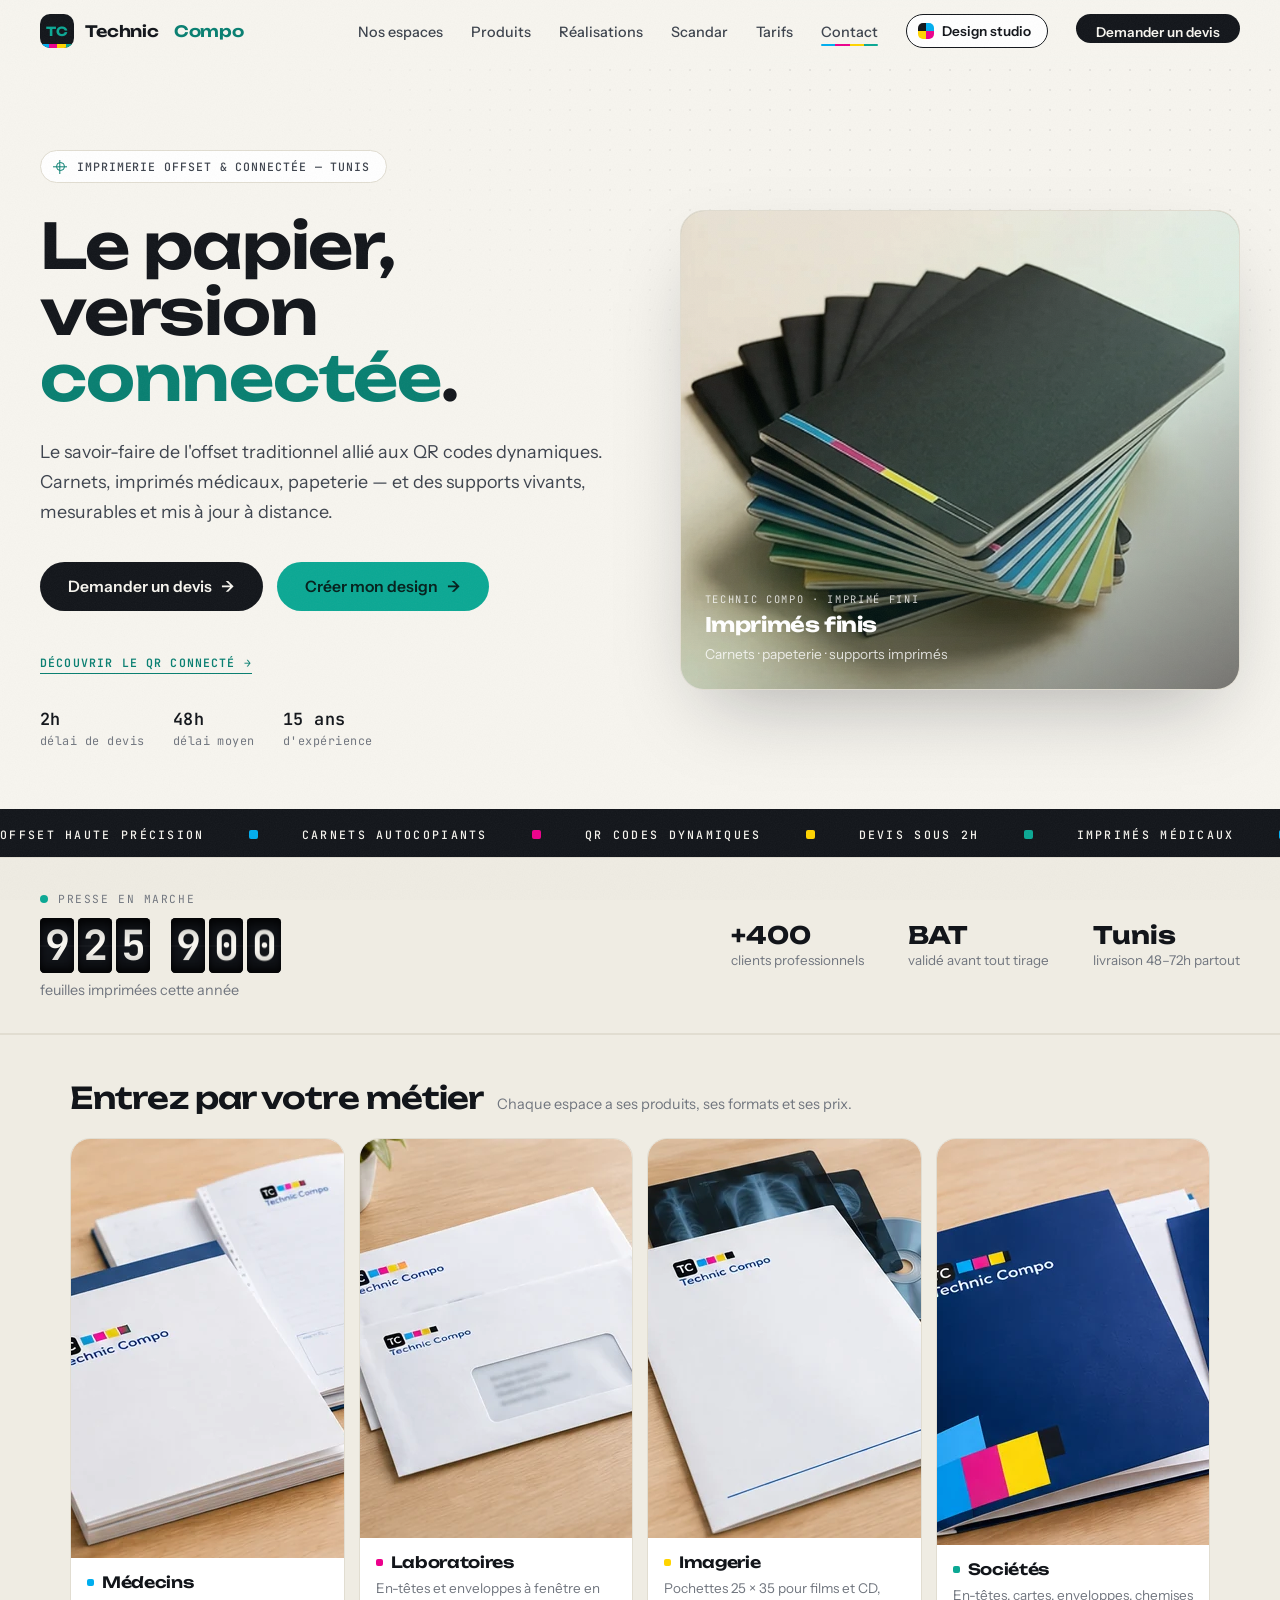
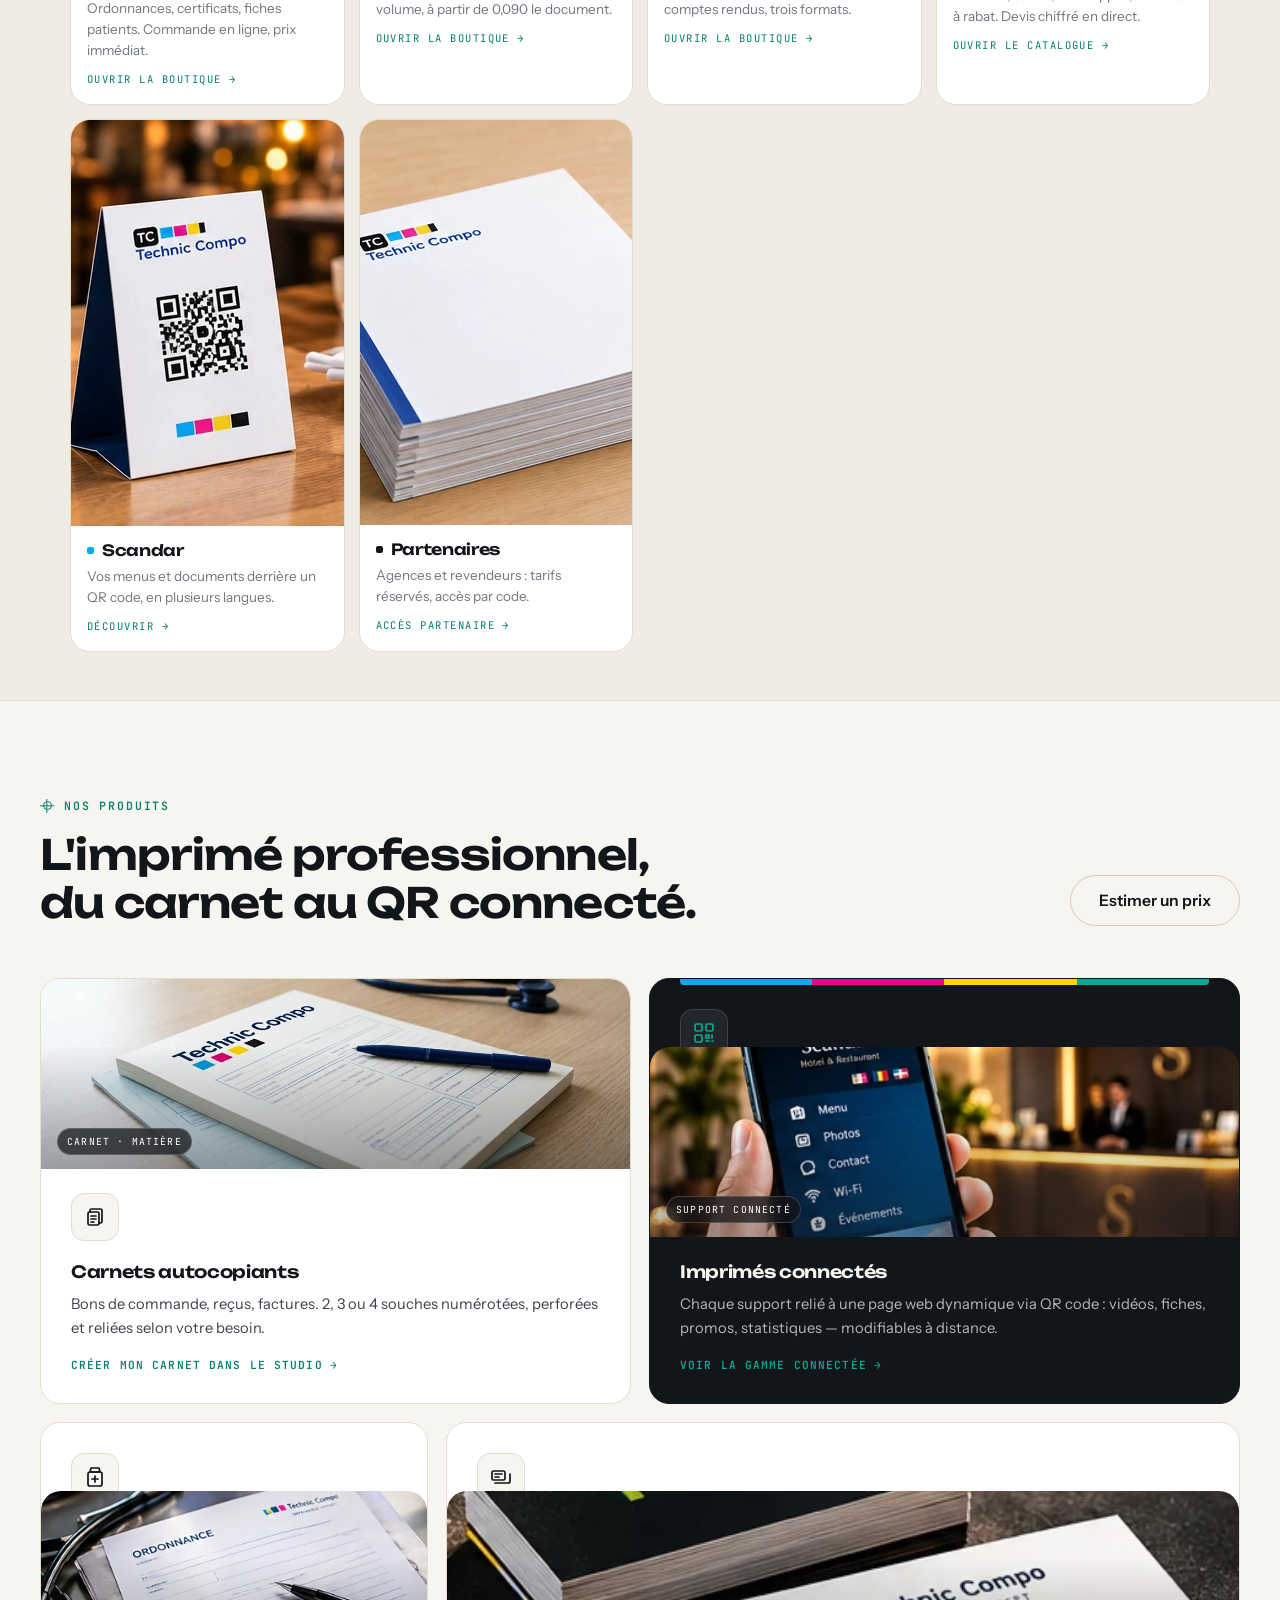
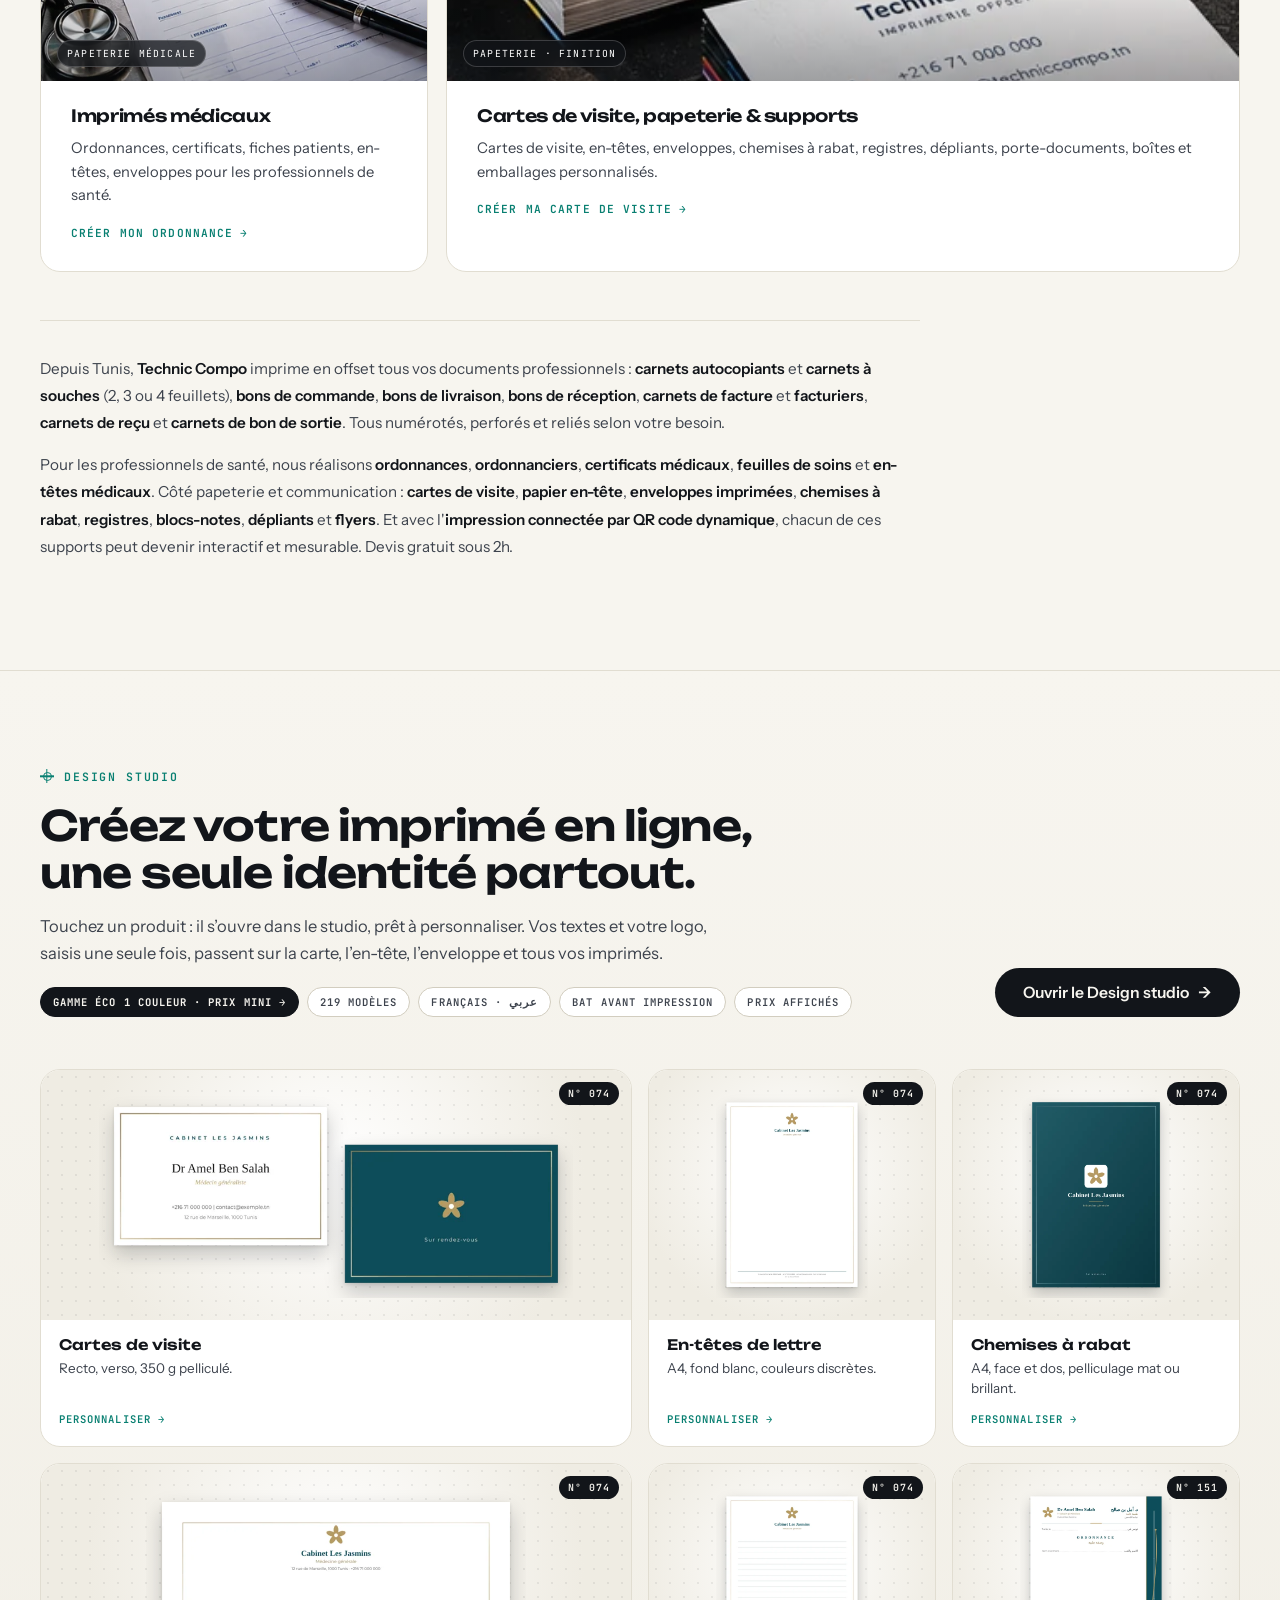
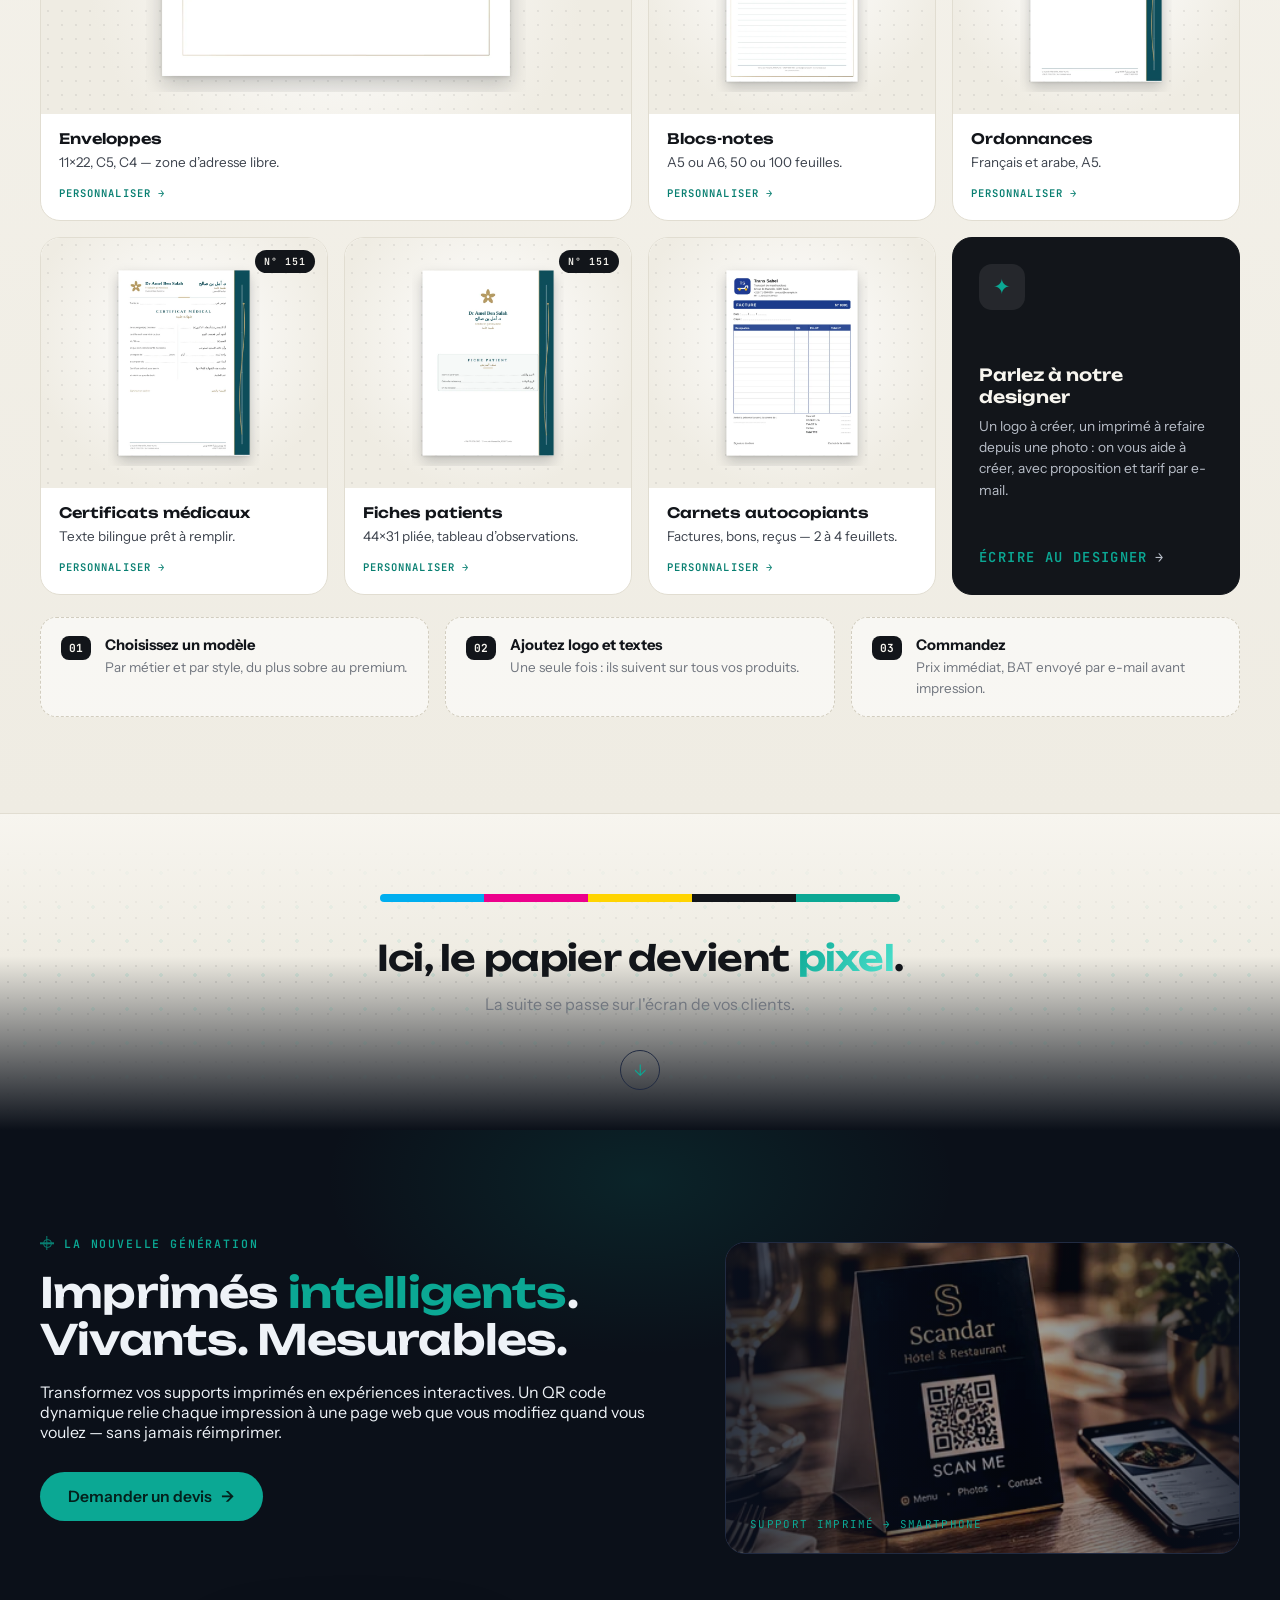
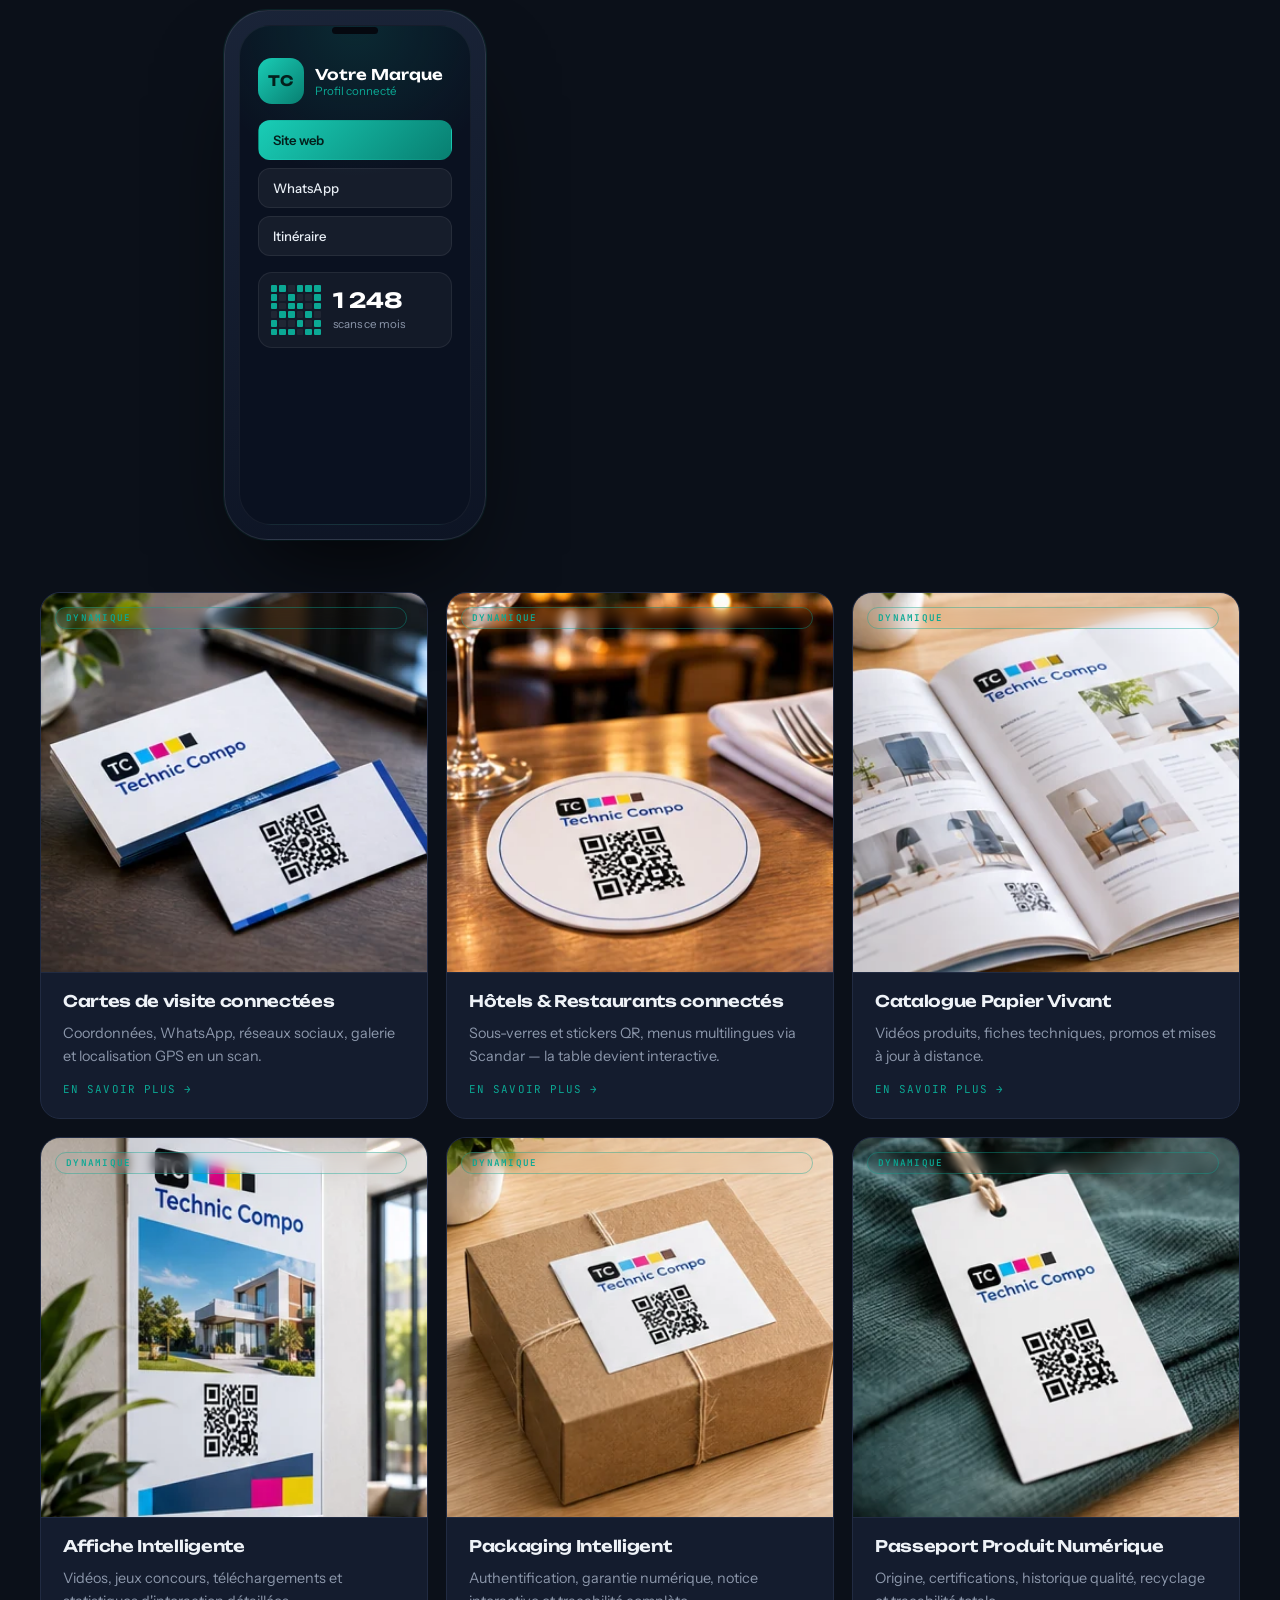
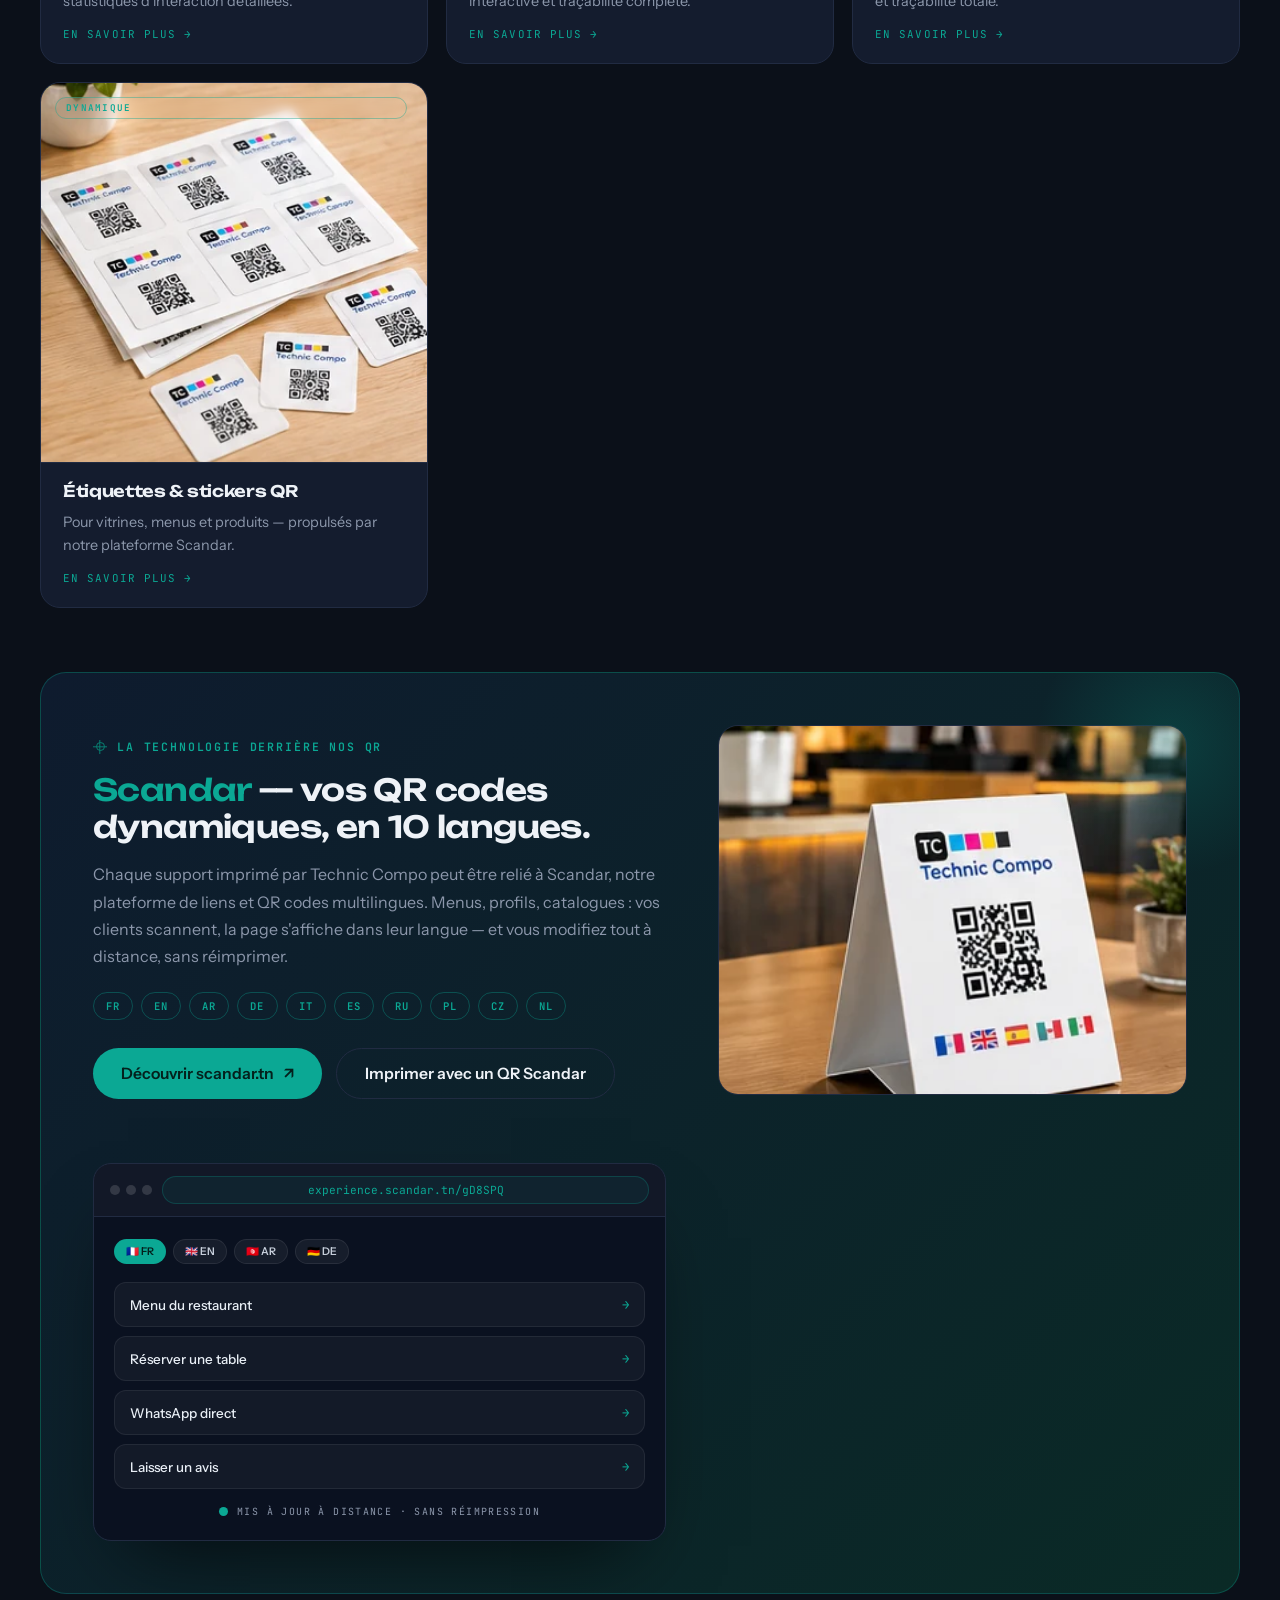
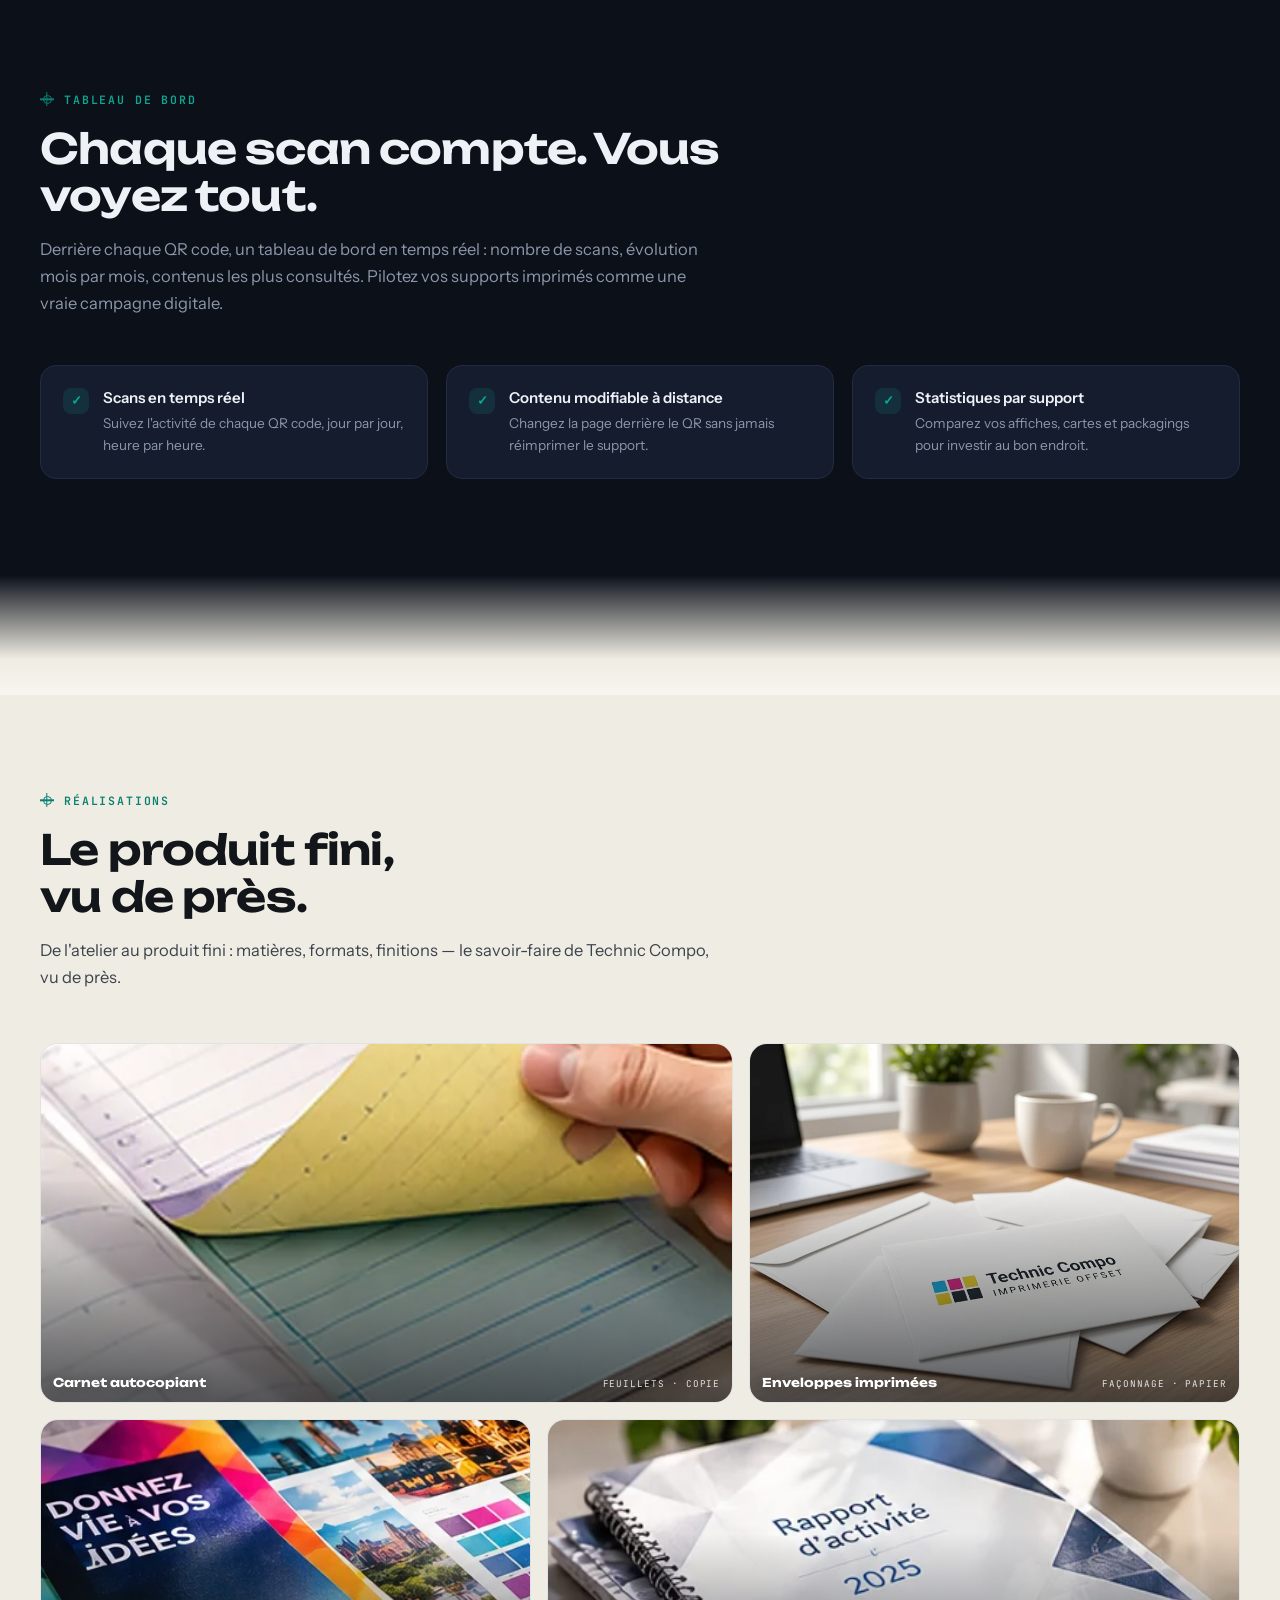
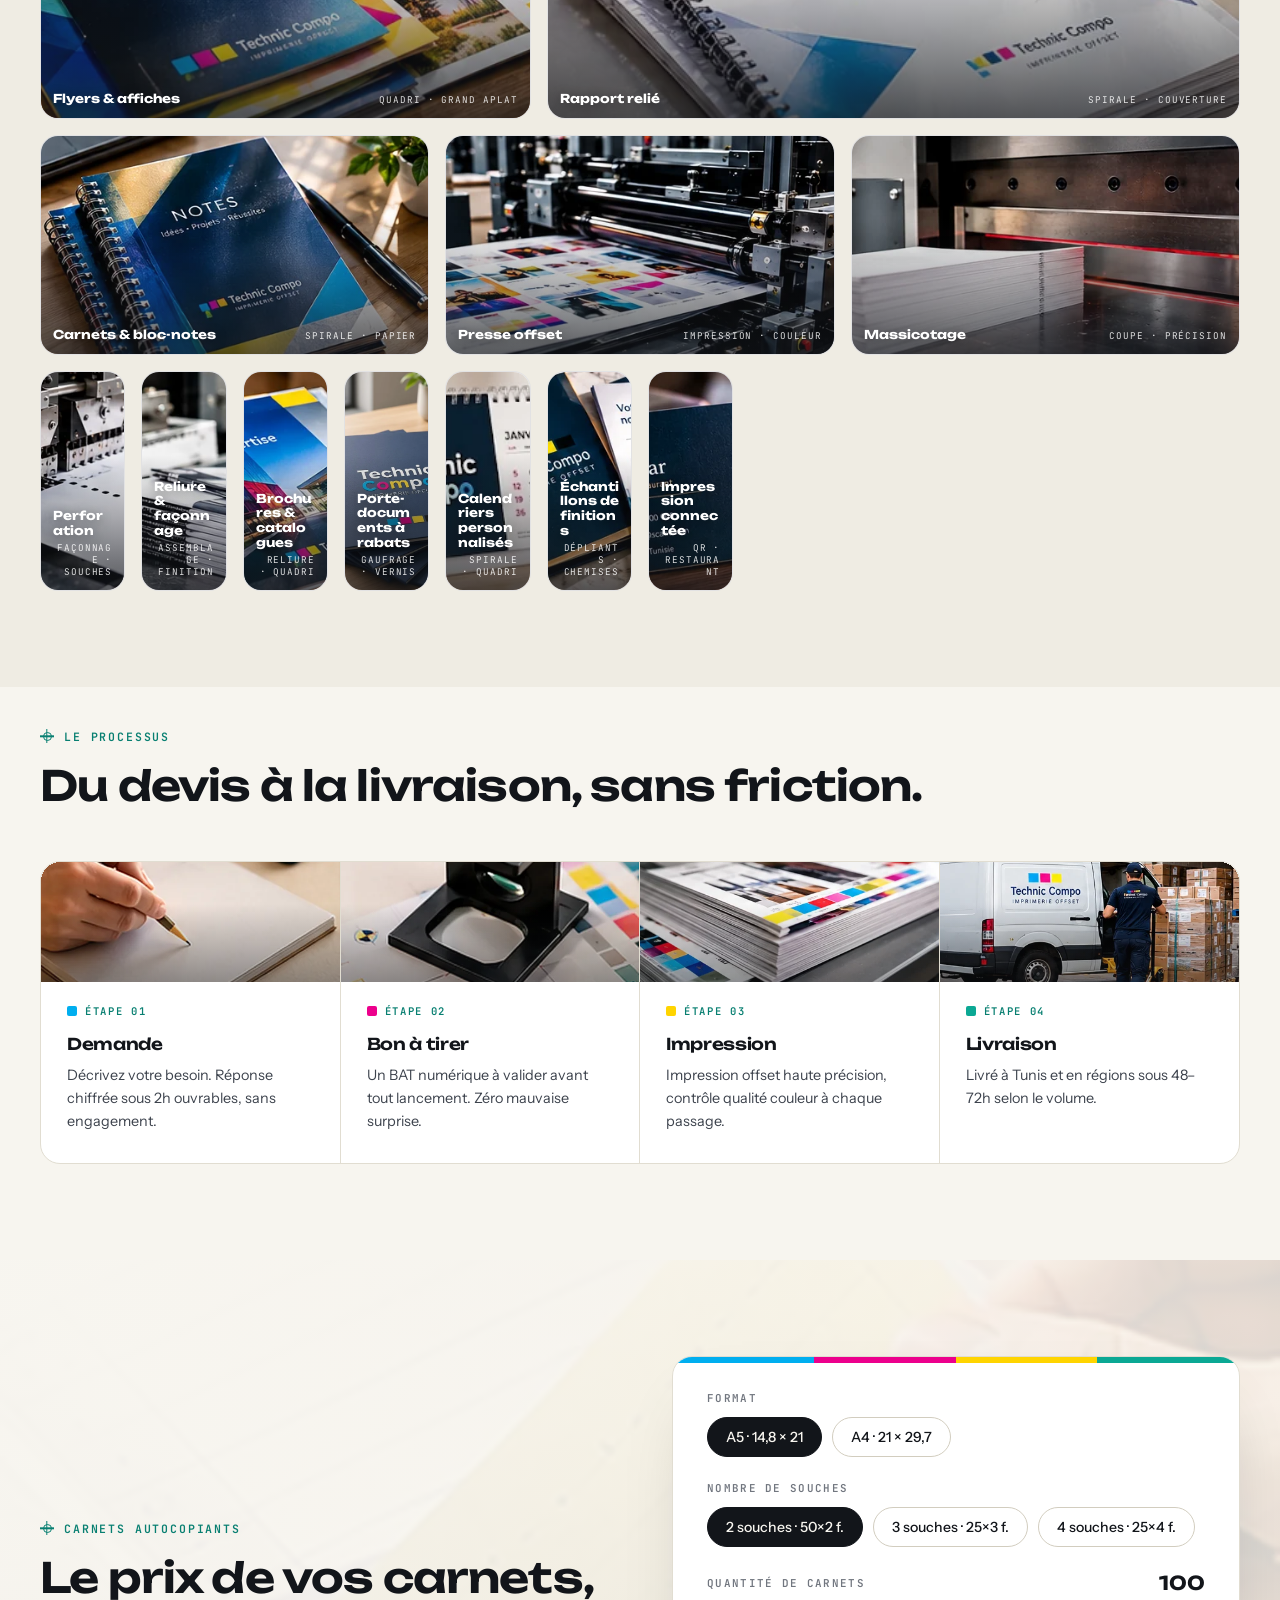
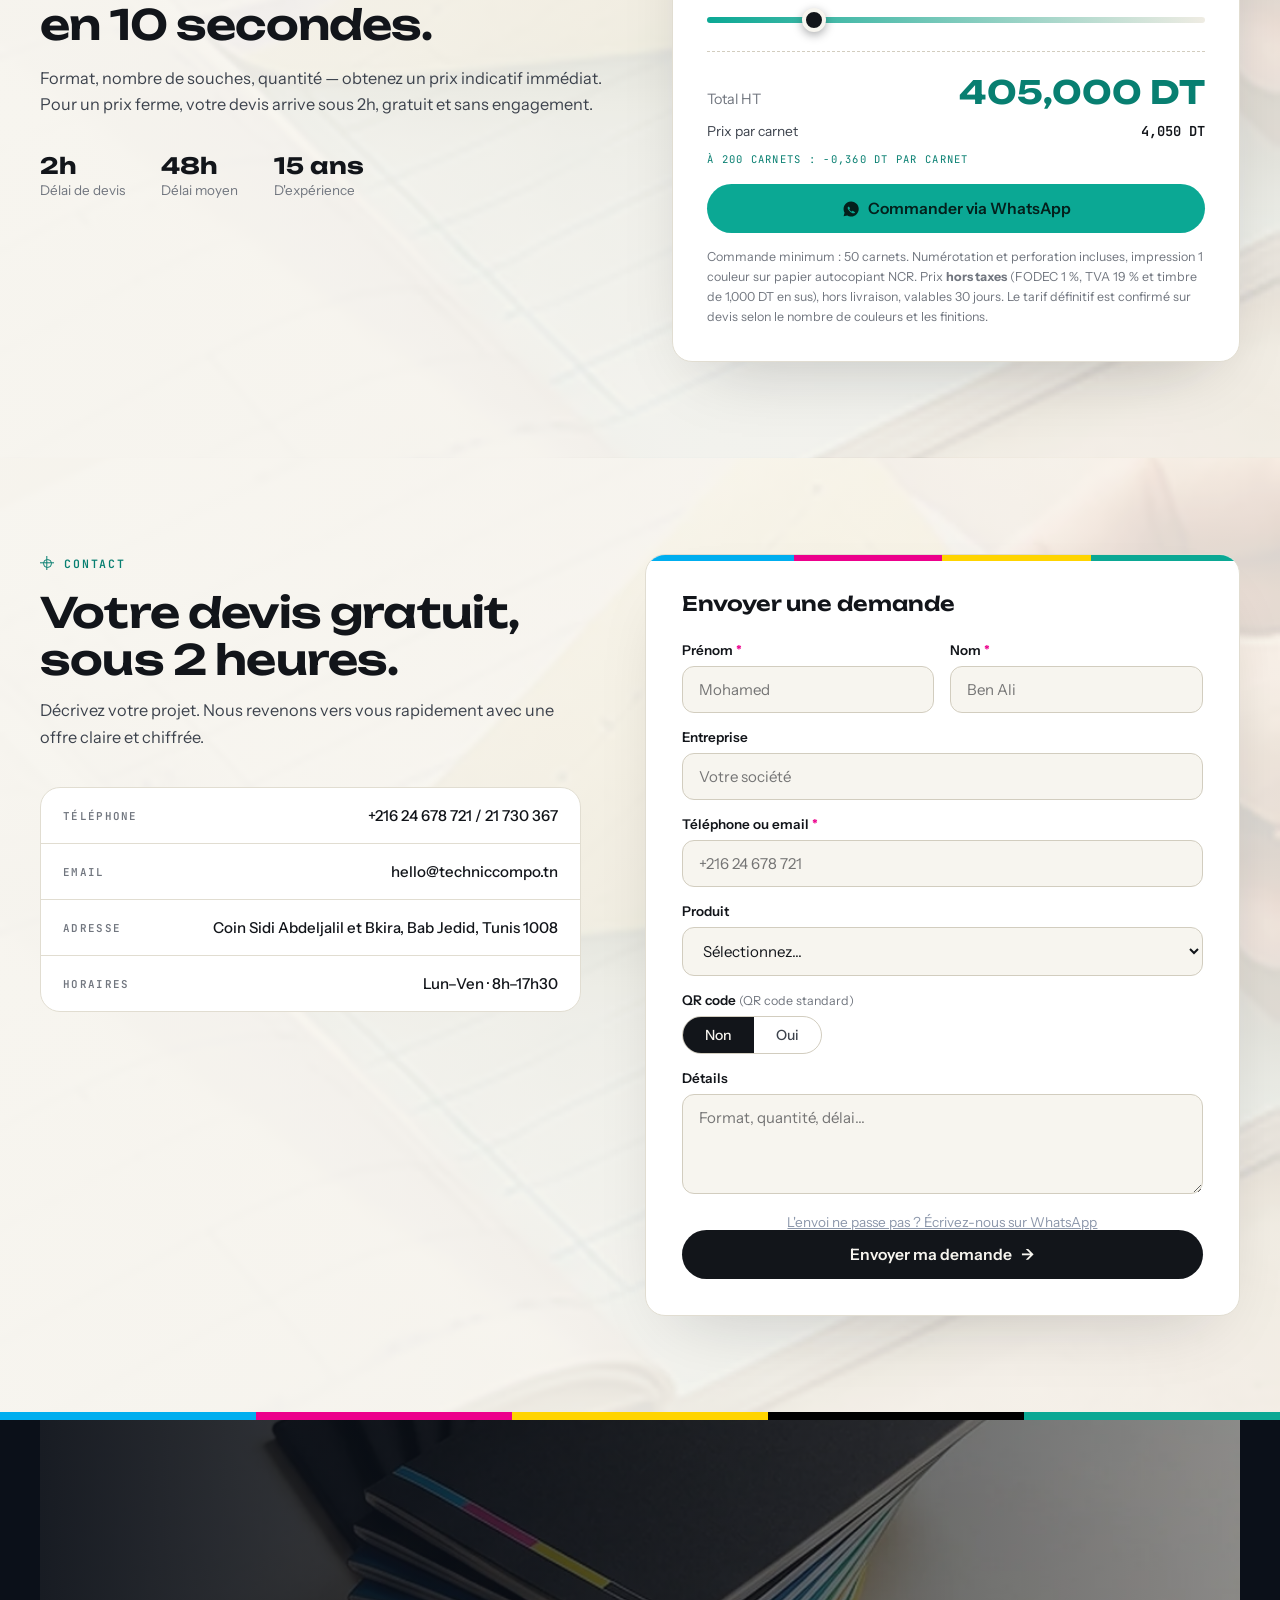
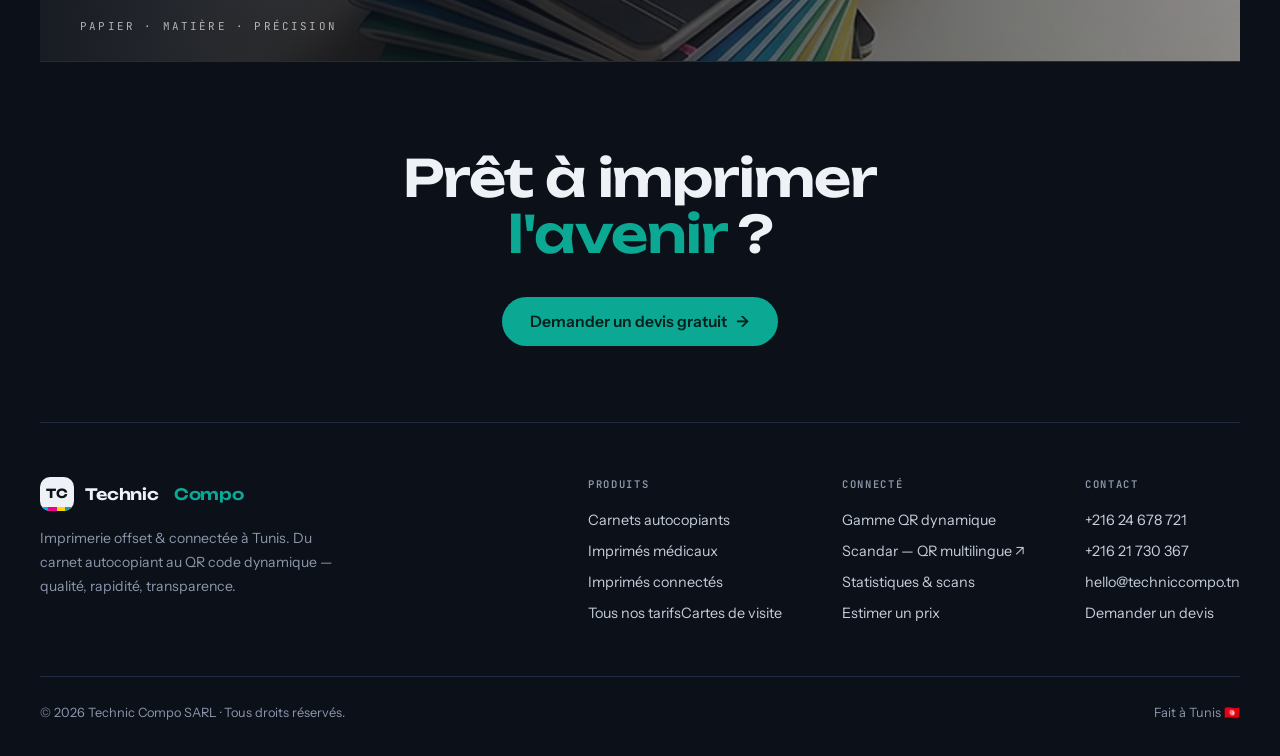
==== commit eec4f287: "Design studio : gamme Éco 1 couleur (4 modèles, police FR/AR au choix, prix coût + 10 %) - 4 modèles" ====
--- a/index.html
+++ b/index.html
@@ -675,6 +675,8 @@
 .studio-steps b{display:block;font-size:.92rem;margin-bottom:2px}
 .studio-steps span{font-size:.84rem;color:var(--ink3);line-height:1.5}
 .studio-chips{display:flex;flex-wrap:wrap;gap:8px;margin-top:20px}
+.studio-chips .eco-chip{font-family:'JetBrains Mono',monospace;font-size:.66rem;font-weight:700;letter-spacing:.1em;text-transform:uppercase;padding:7px 12px;border-radius:100px;background:var(--ink);color:var(--paper);border:1px solid var(--ink)}
+.studio-chips .eco-chip:hover{background:var(--teal);border-color:var(--teal);color:#04201C}
 .studio-chips span{font-family:'JetBrains Mono',monospace;font-size:.66rem;font-weight:600;letter-spacing:.1em;text-transform:uppercase;padding:7px 12px;border-radius:100px;border:1px solid var(--line2);color:var(--ink2);background:var(--card)}
 .real-link{position:absolute;inset:0;z-index:3;border-radius:inherit}
 .real-badge{position:absolute;top:12px;left:12px;z-index:3;font-family:'JetBrains Mono',monospace;font-size:.6rem;font-weight:600;letter-spacing:.1em;text-transform:uppercase;background:rgba(247,245,239,.94);color:var(--ink);padding:6px 10px;border-radius:100px;opacity:0;transform:translateY(-4px);transition:opacity .25s,transform .25s;pointer-events:none}
@@ -912,7 +914,7 @@
         <div class="eyebrow"><span class="reg"><u></u></span>Design studio</div>
         <h2 class="sec-title reveal-print">Créez votre imprimé en ligne,<br>une seule identité partout.</h2>
         <p class="sec-sub">Touchez un produit : il s’ouvre dans le studio, prêt à personnaliser. Vos textes et votre logo, saisis une seule fois, passent sur la carte, l’en-tête, l’enveloppe et tous vos imprimés.</p>
-        <div class="studio-chips"><span>215 modèles</span><span>Français · عربي</span><span>BAT avant impression</span><span>Prix affichés</span></div>
+        <div class="studio-chips"><a class="eco-chip" href="/conception/?style=eco">Gamme Éco 1 couleur · prix mini →</a><span>219 modèles</span><span>Français · عربي</span><span>BAT avant impression</span><span>Prix affichés</span></div>
       </div>
       <a href="/conception/" class="btn btn-ink reveal">Ouvrir le Design studio <span class="ar">→</span></a>
     </div>
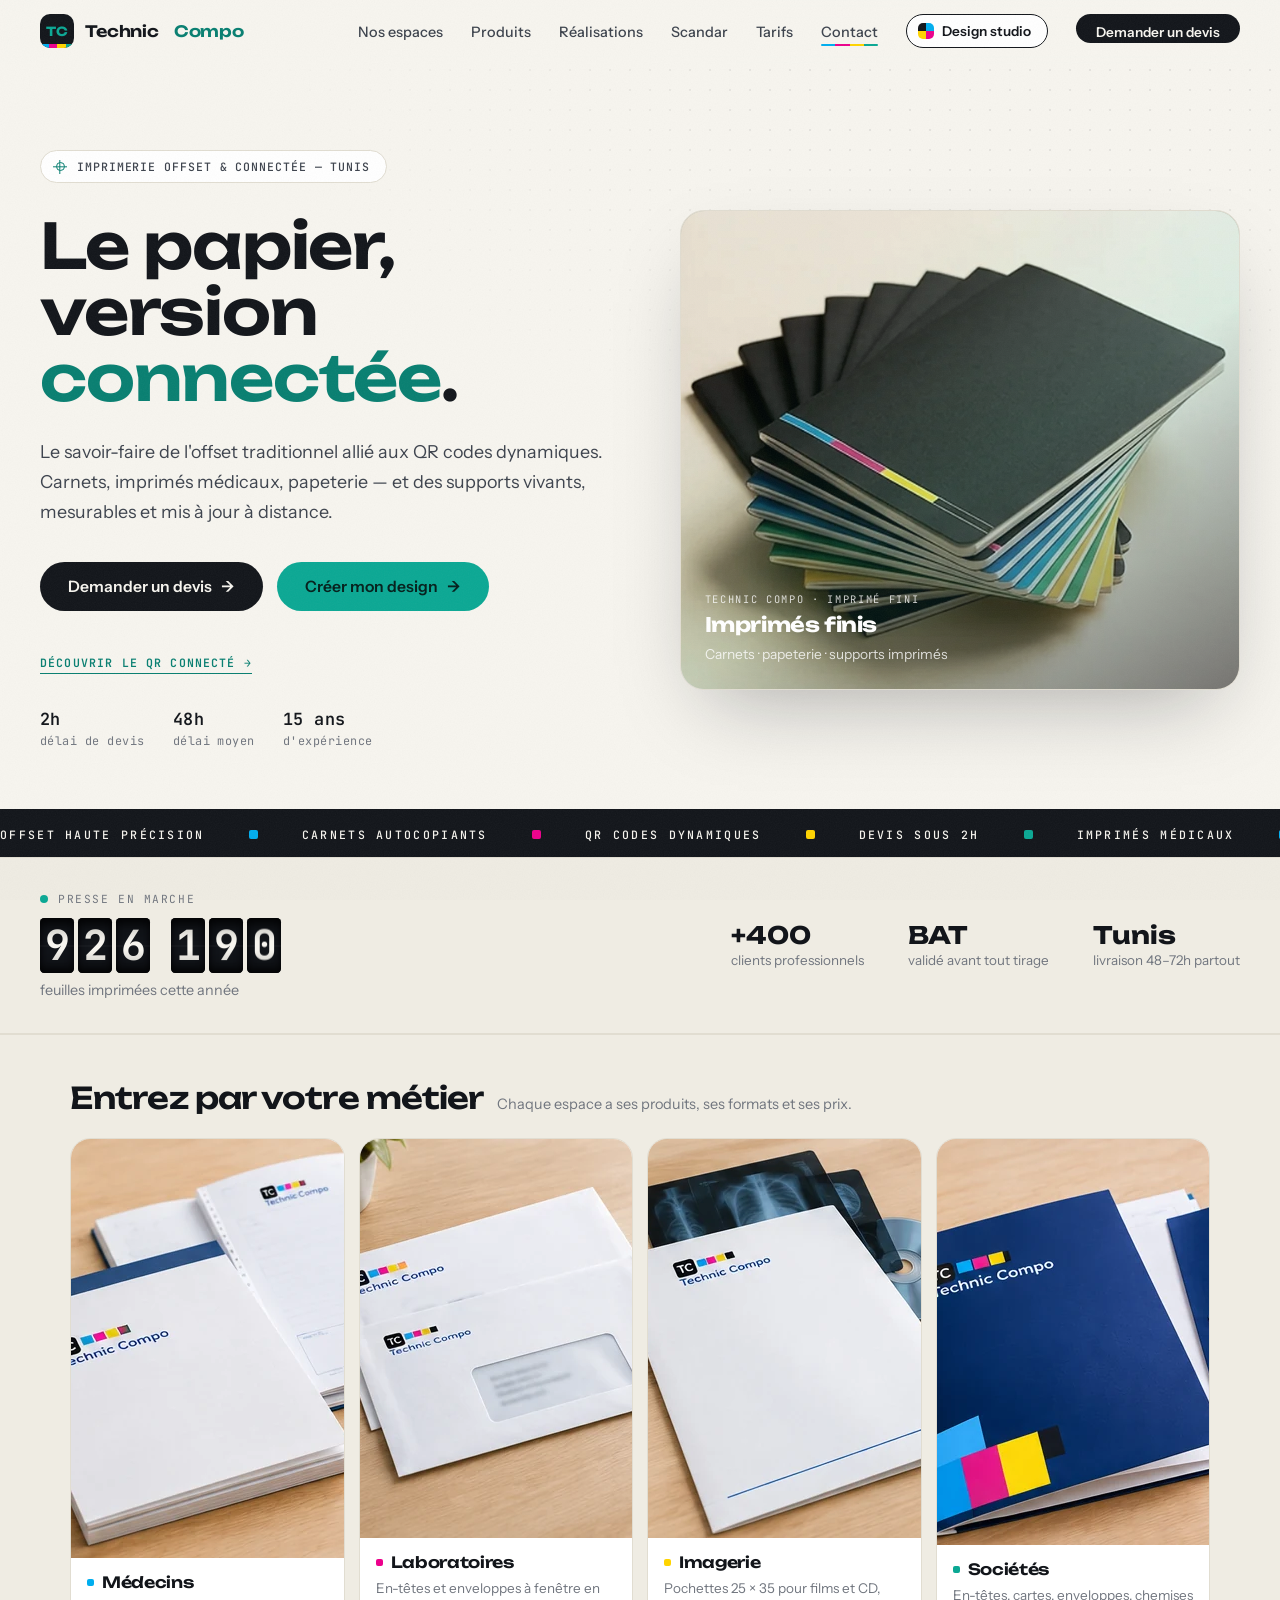
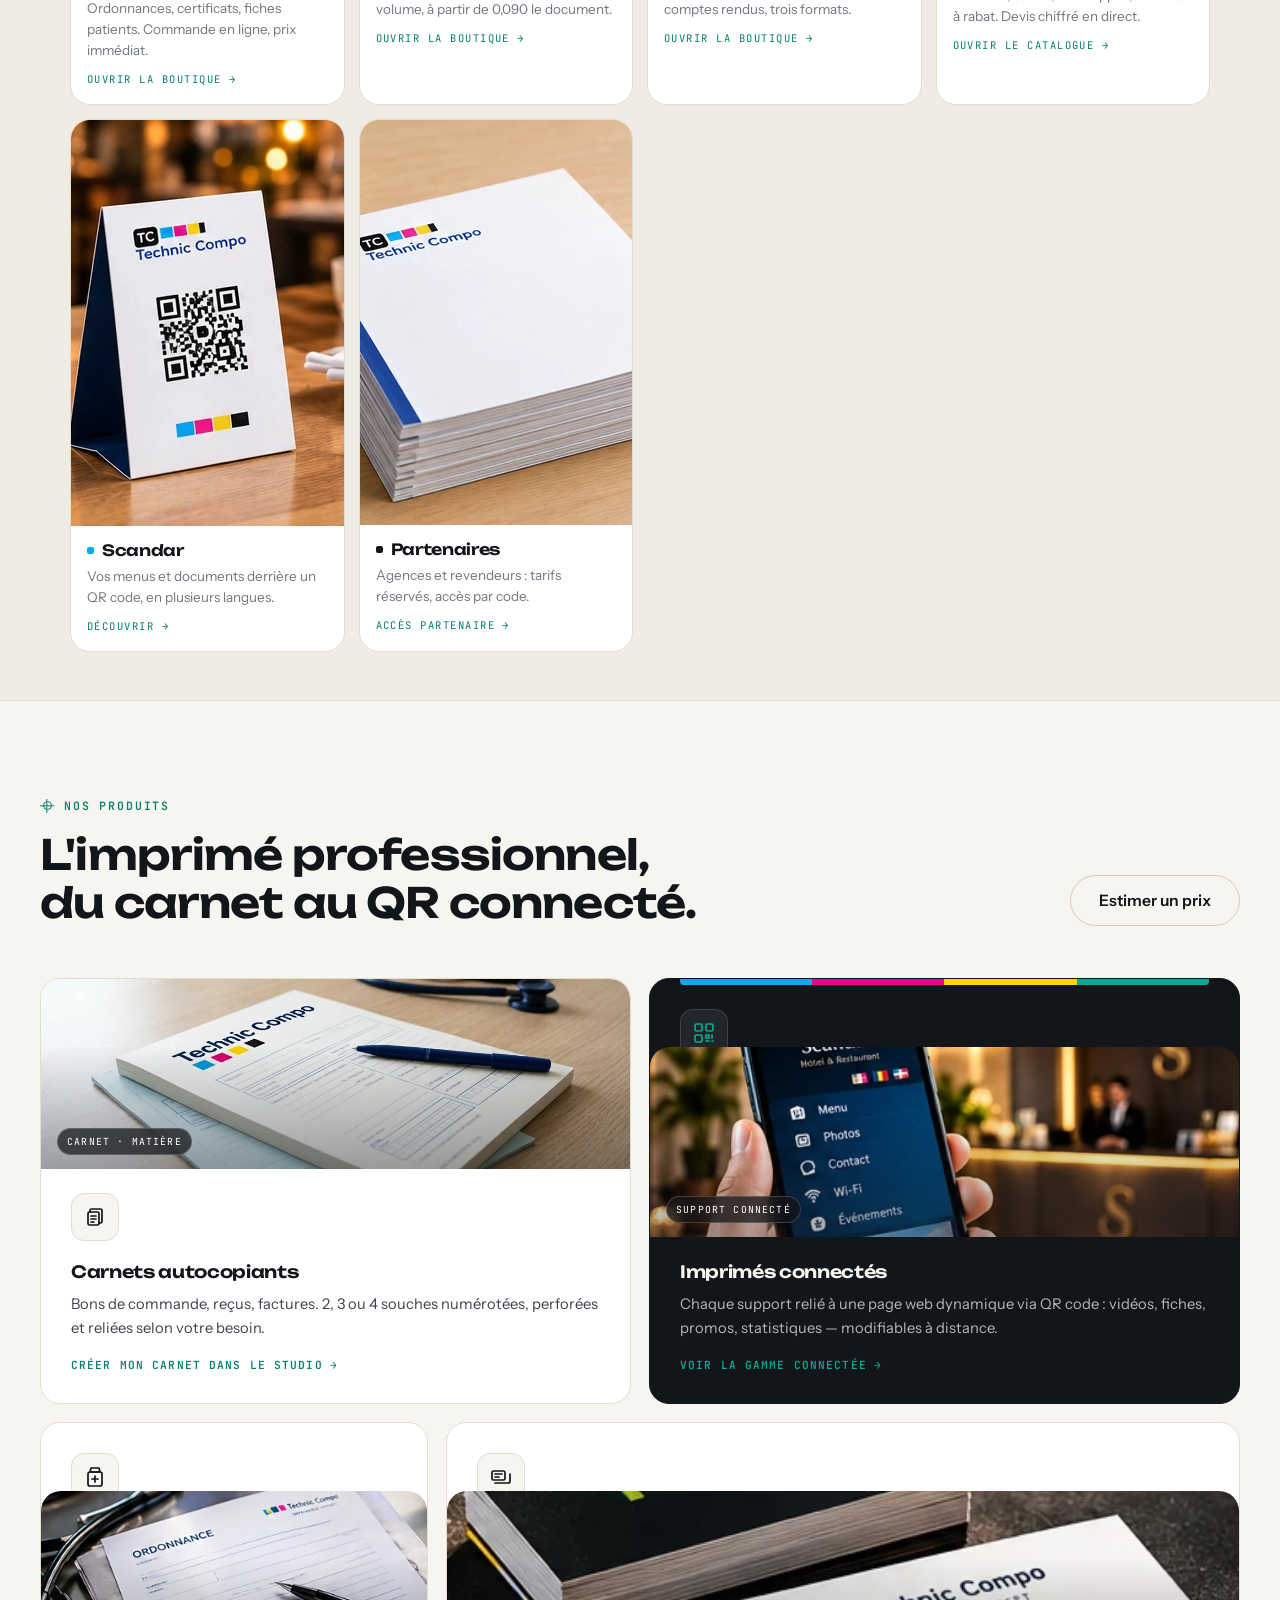
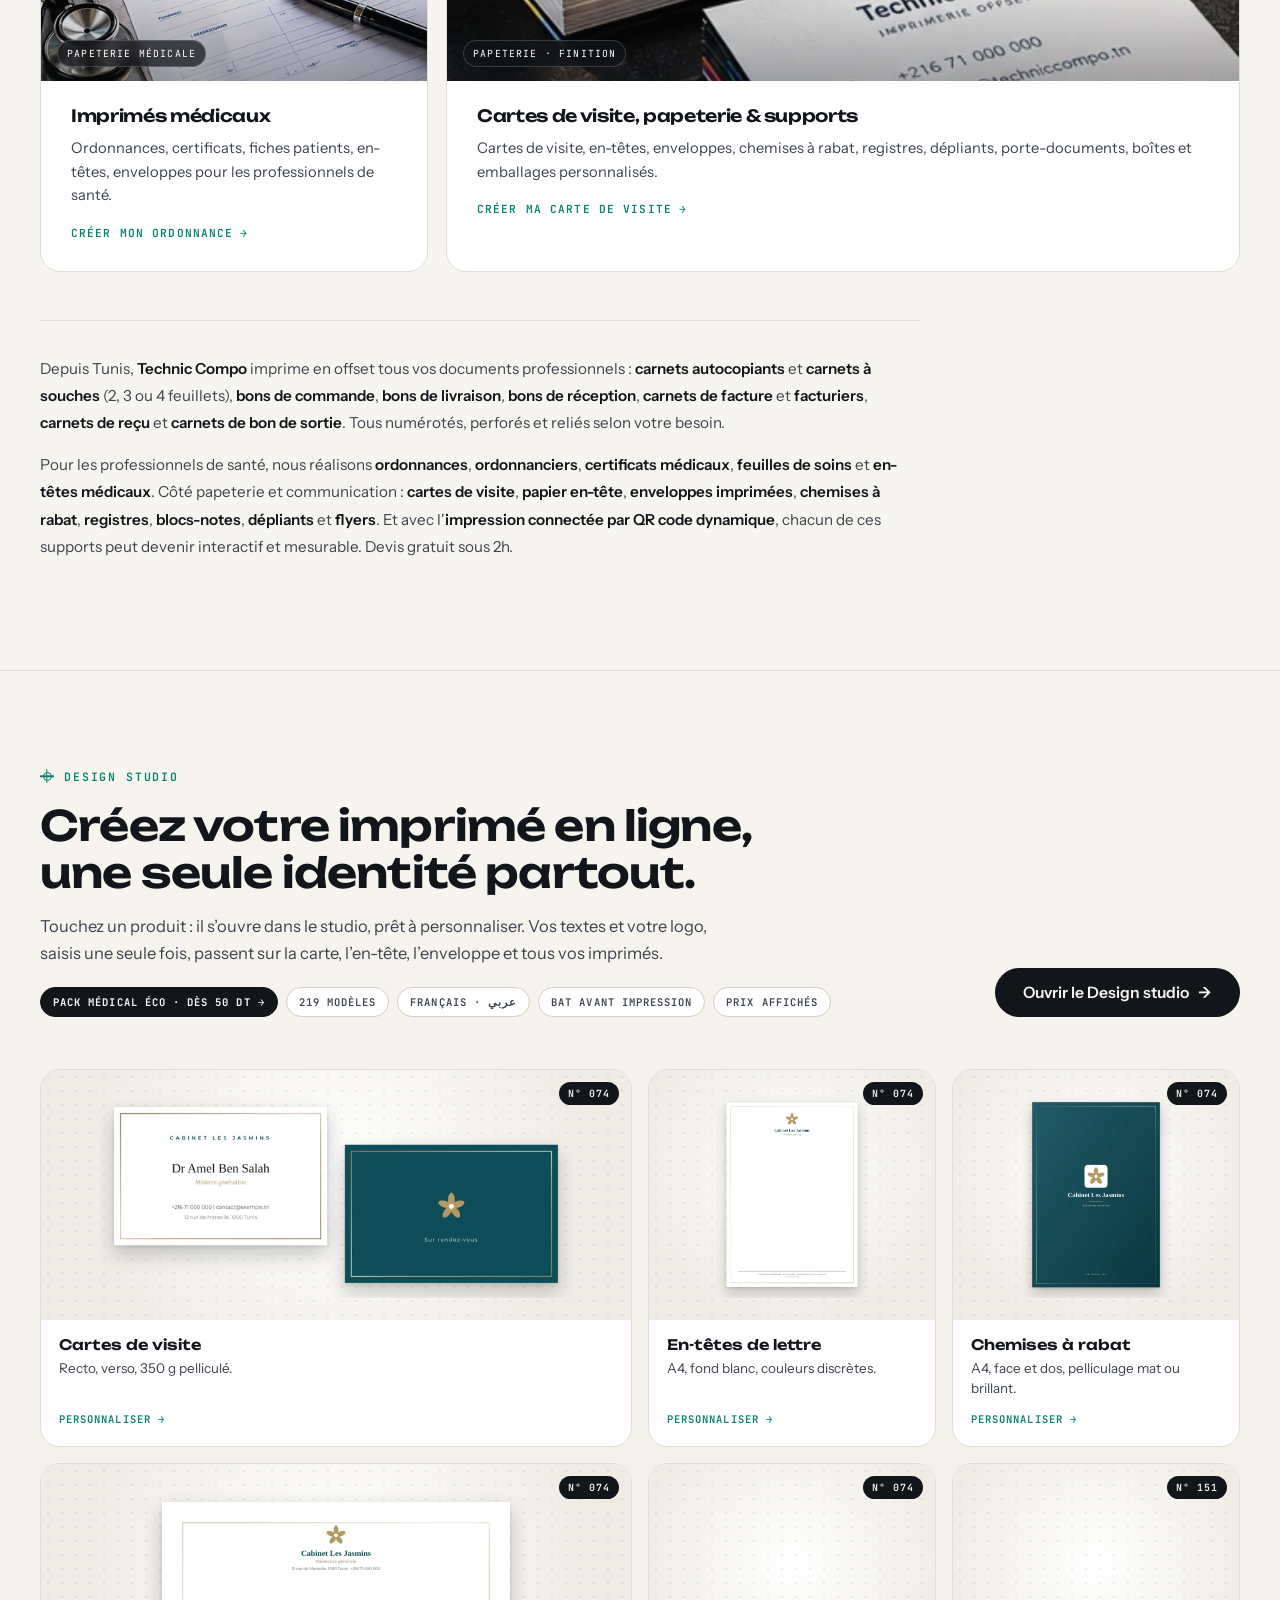
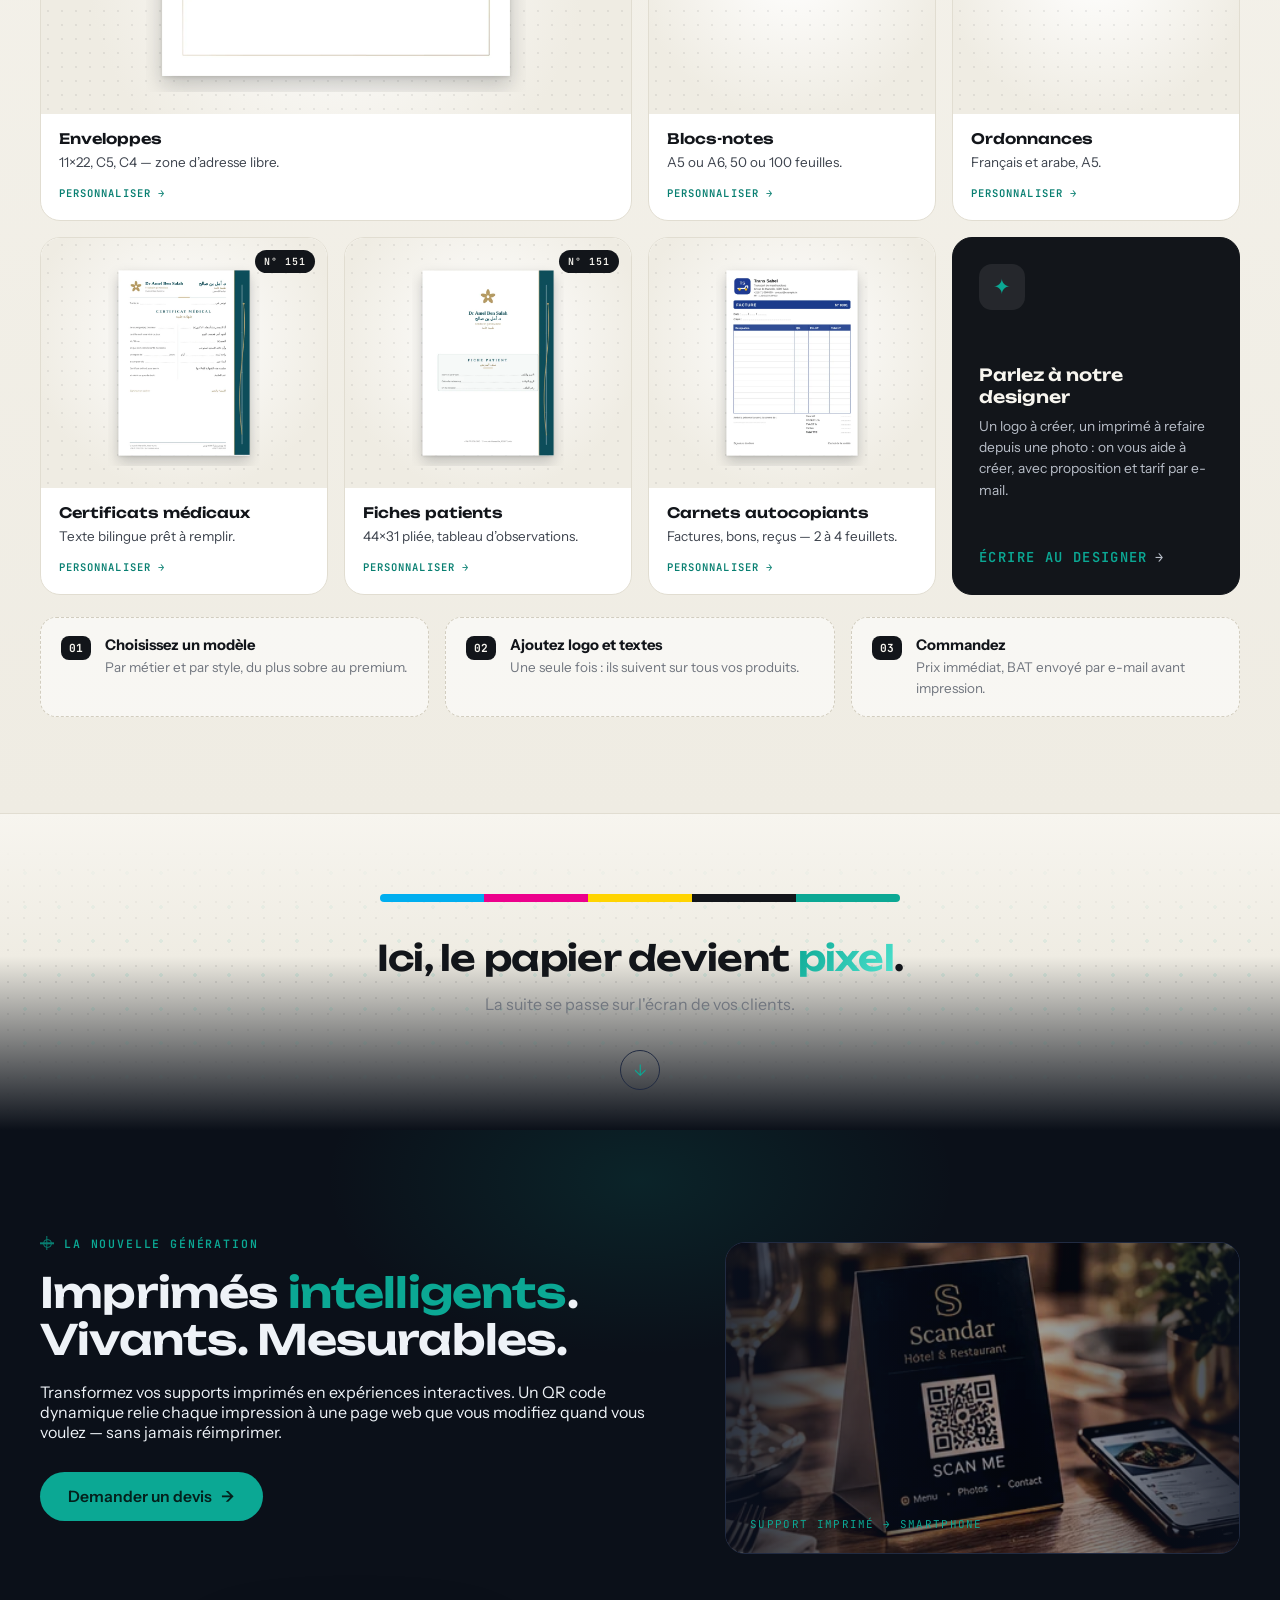
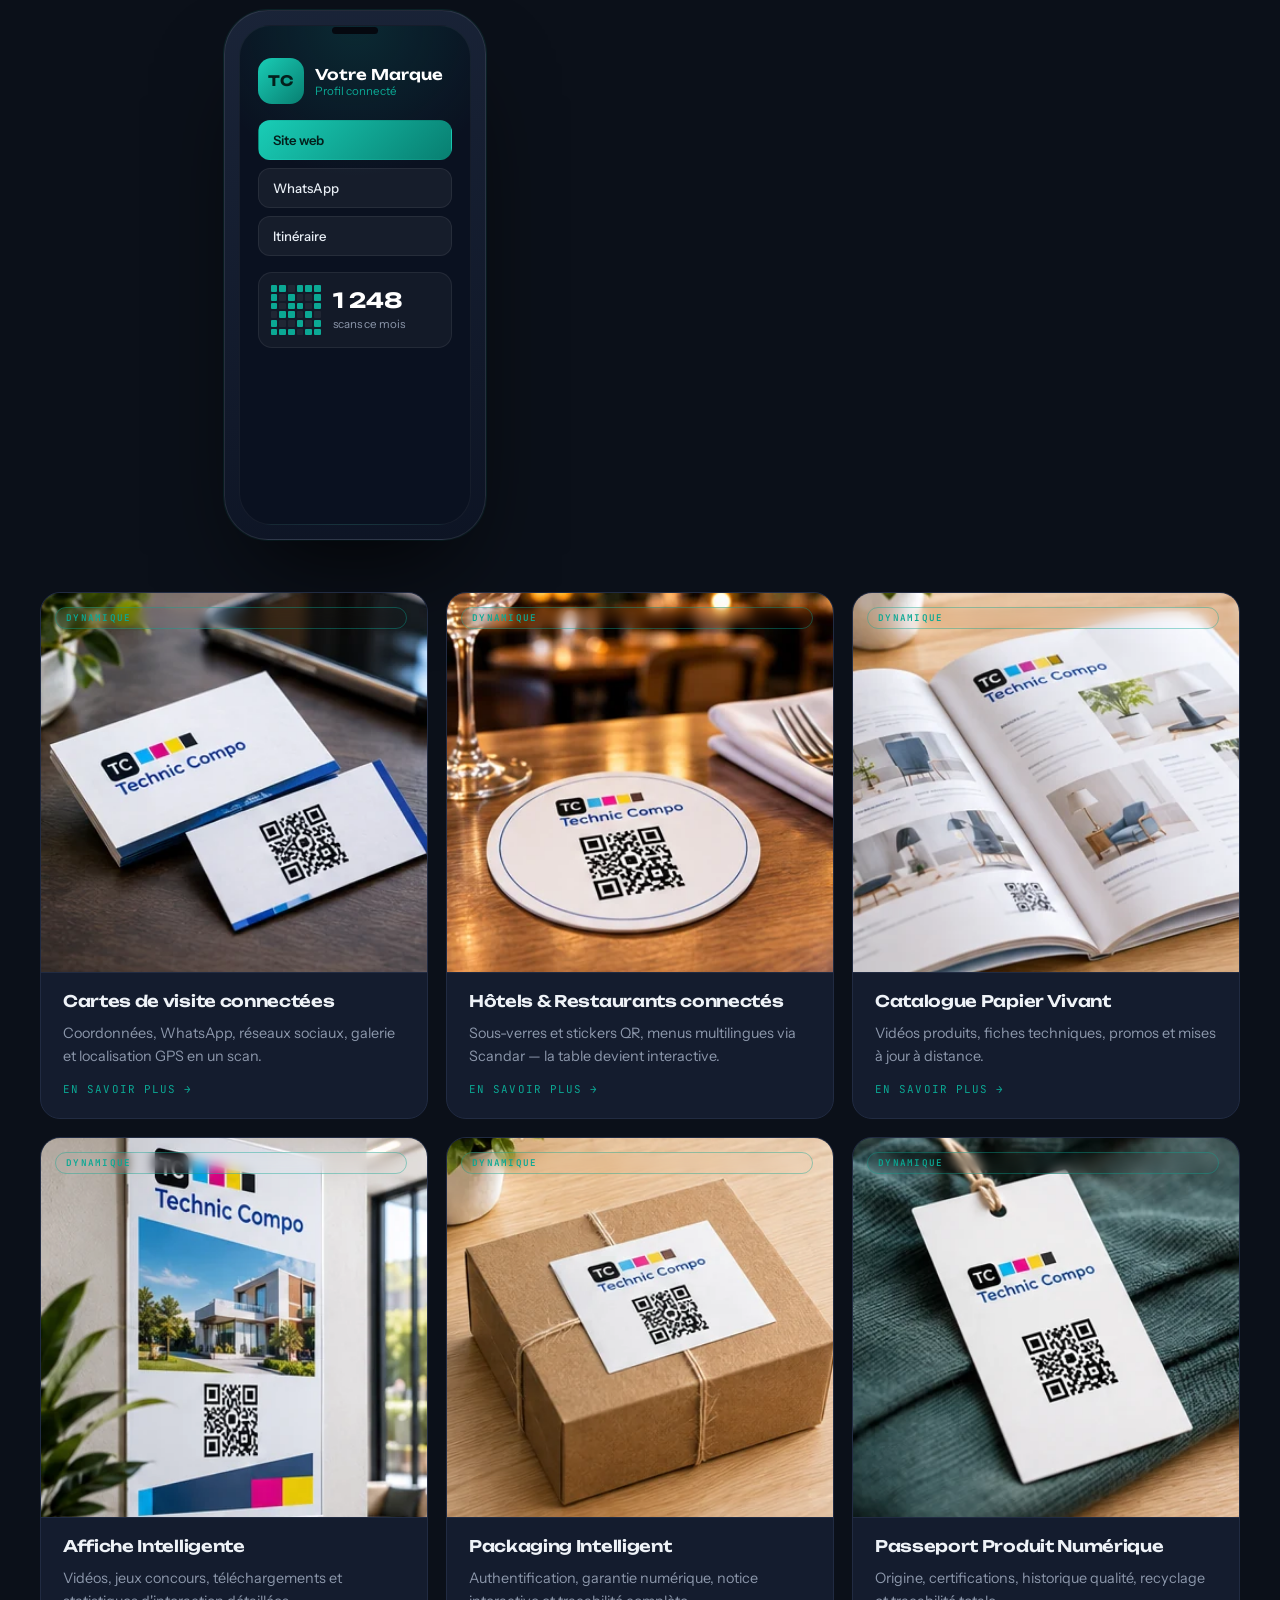
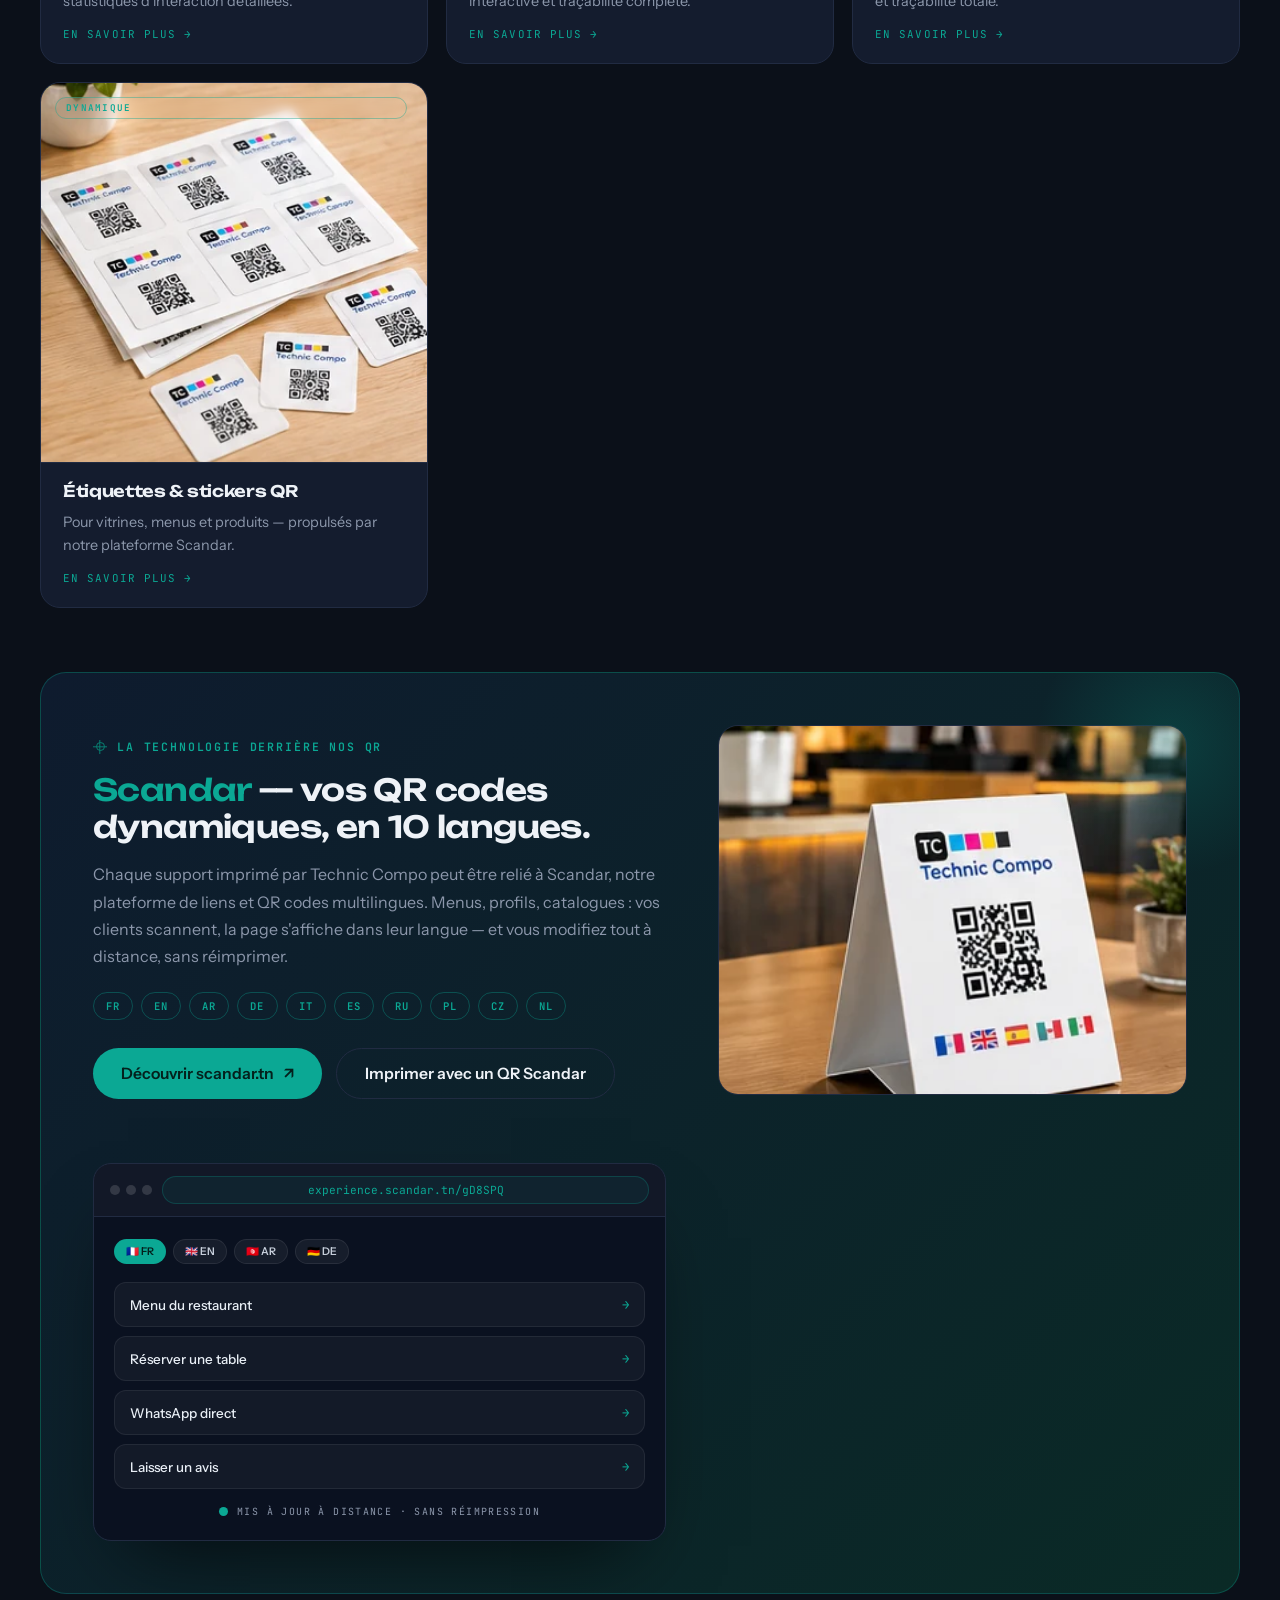
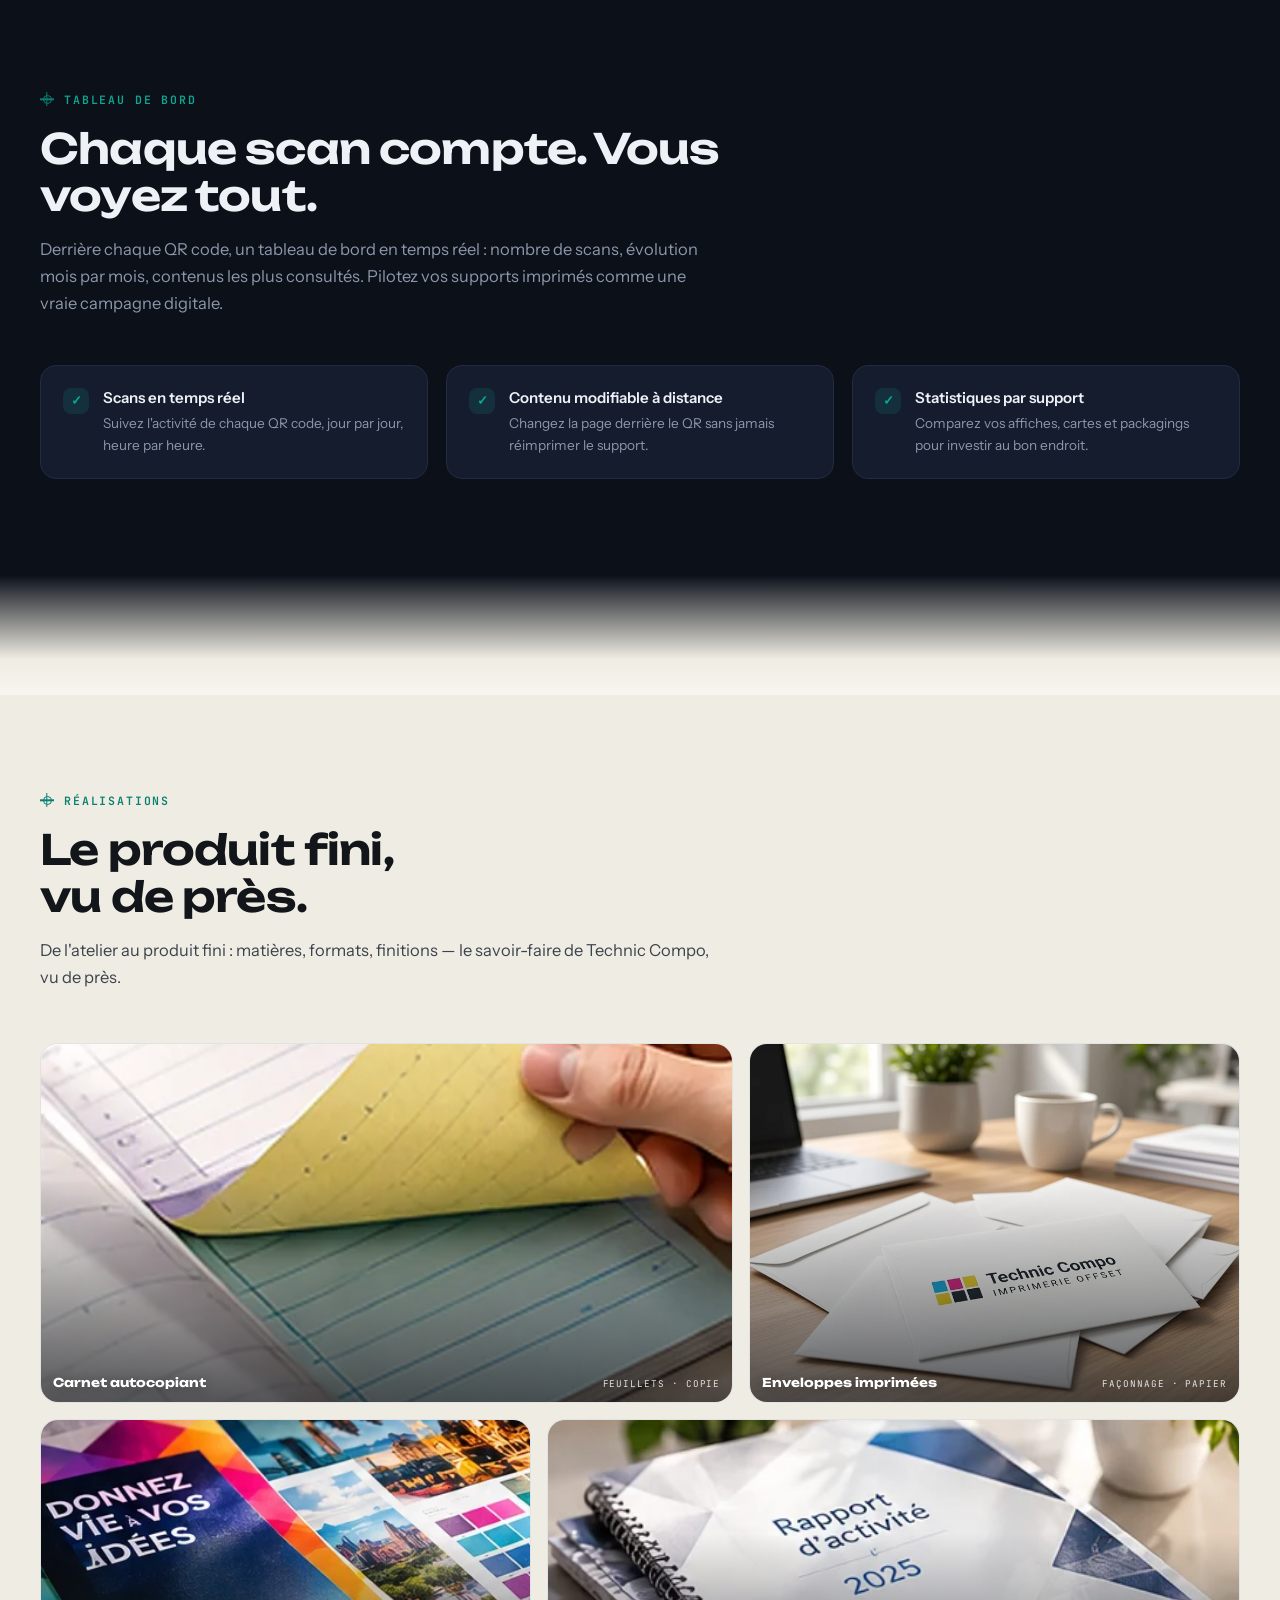
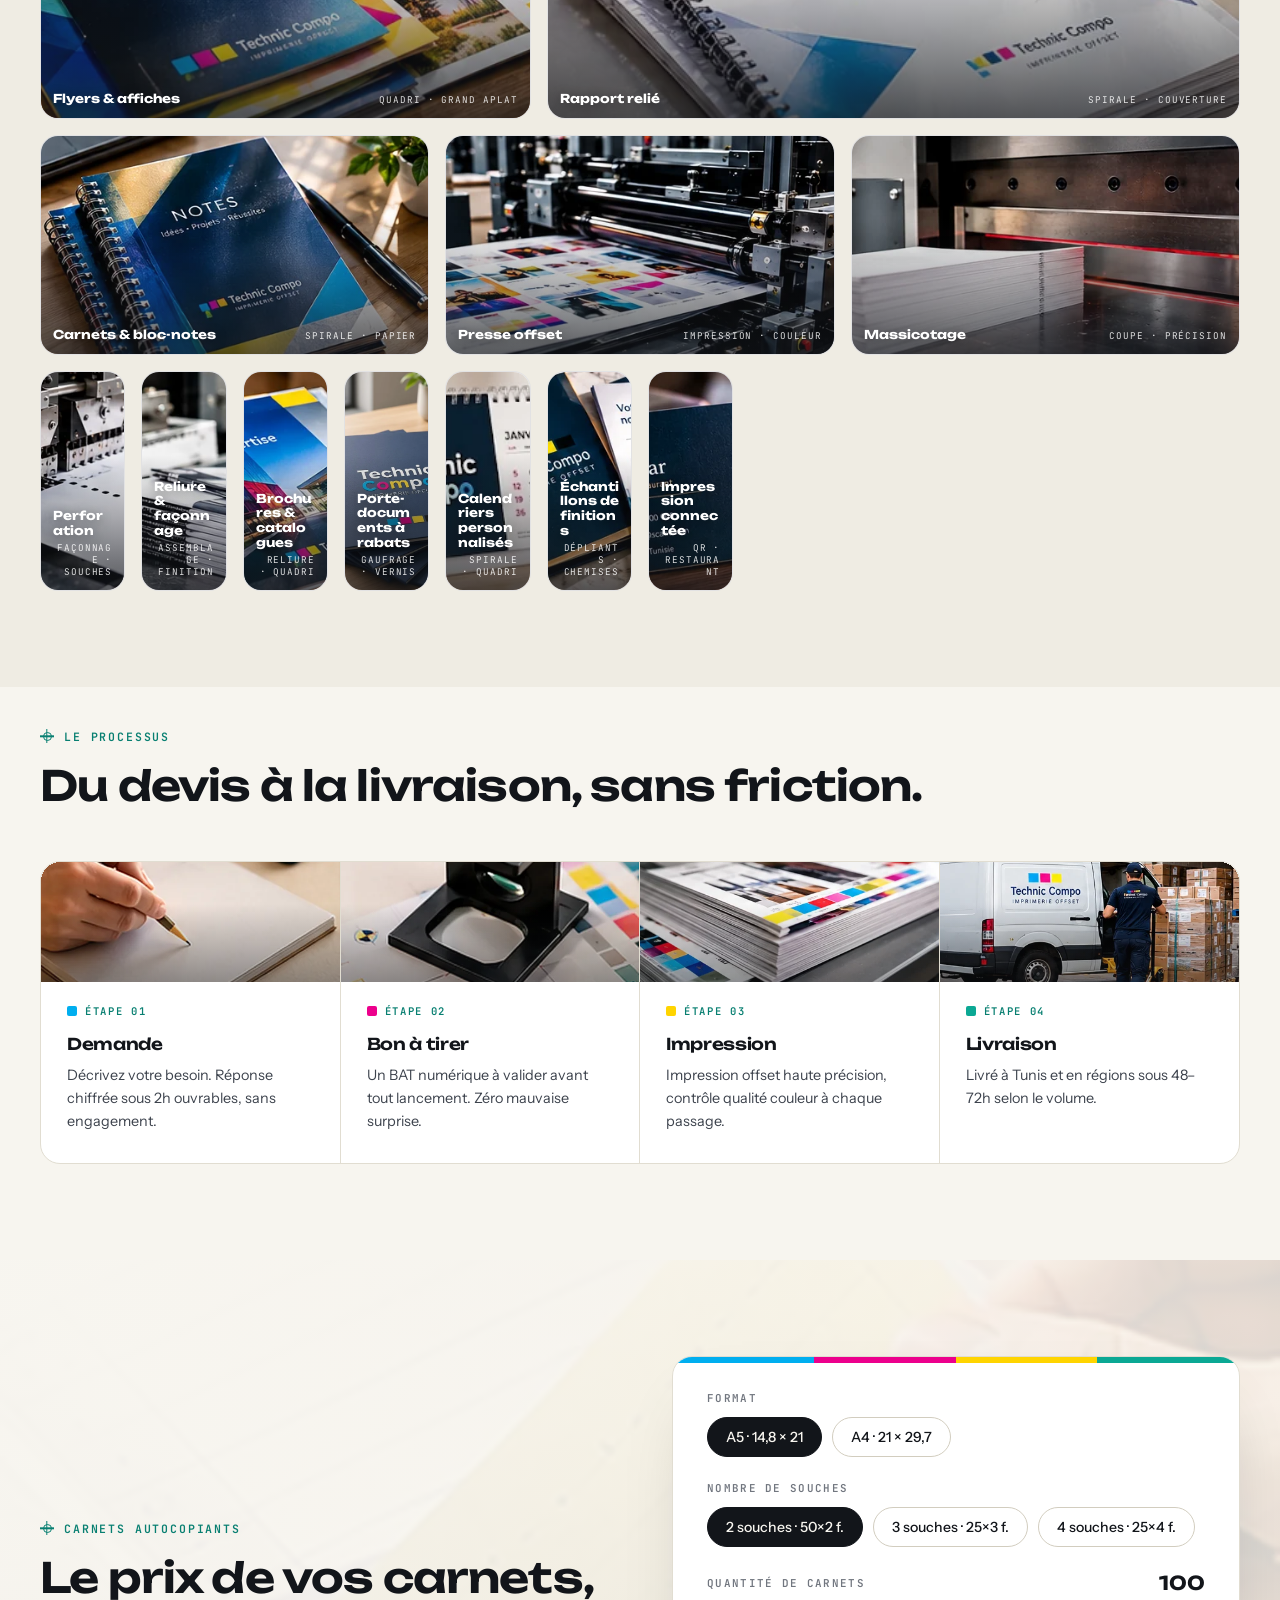
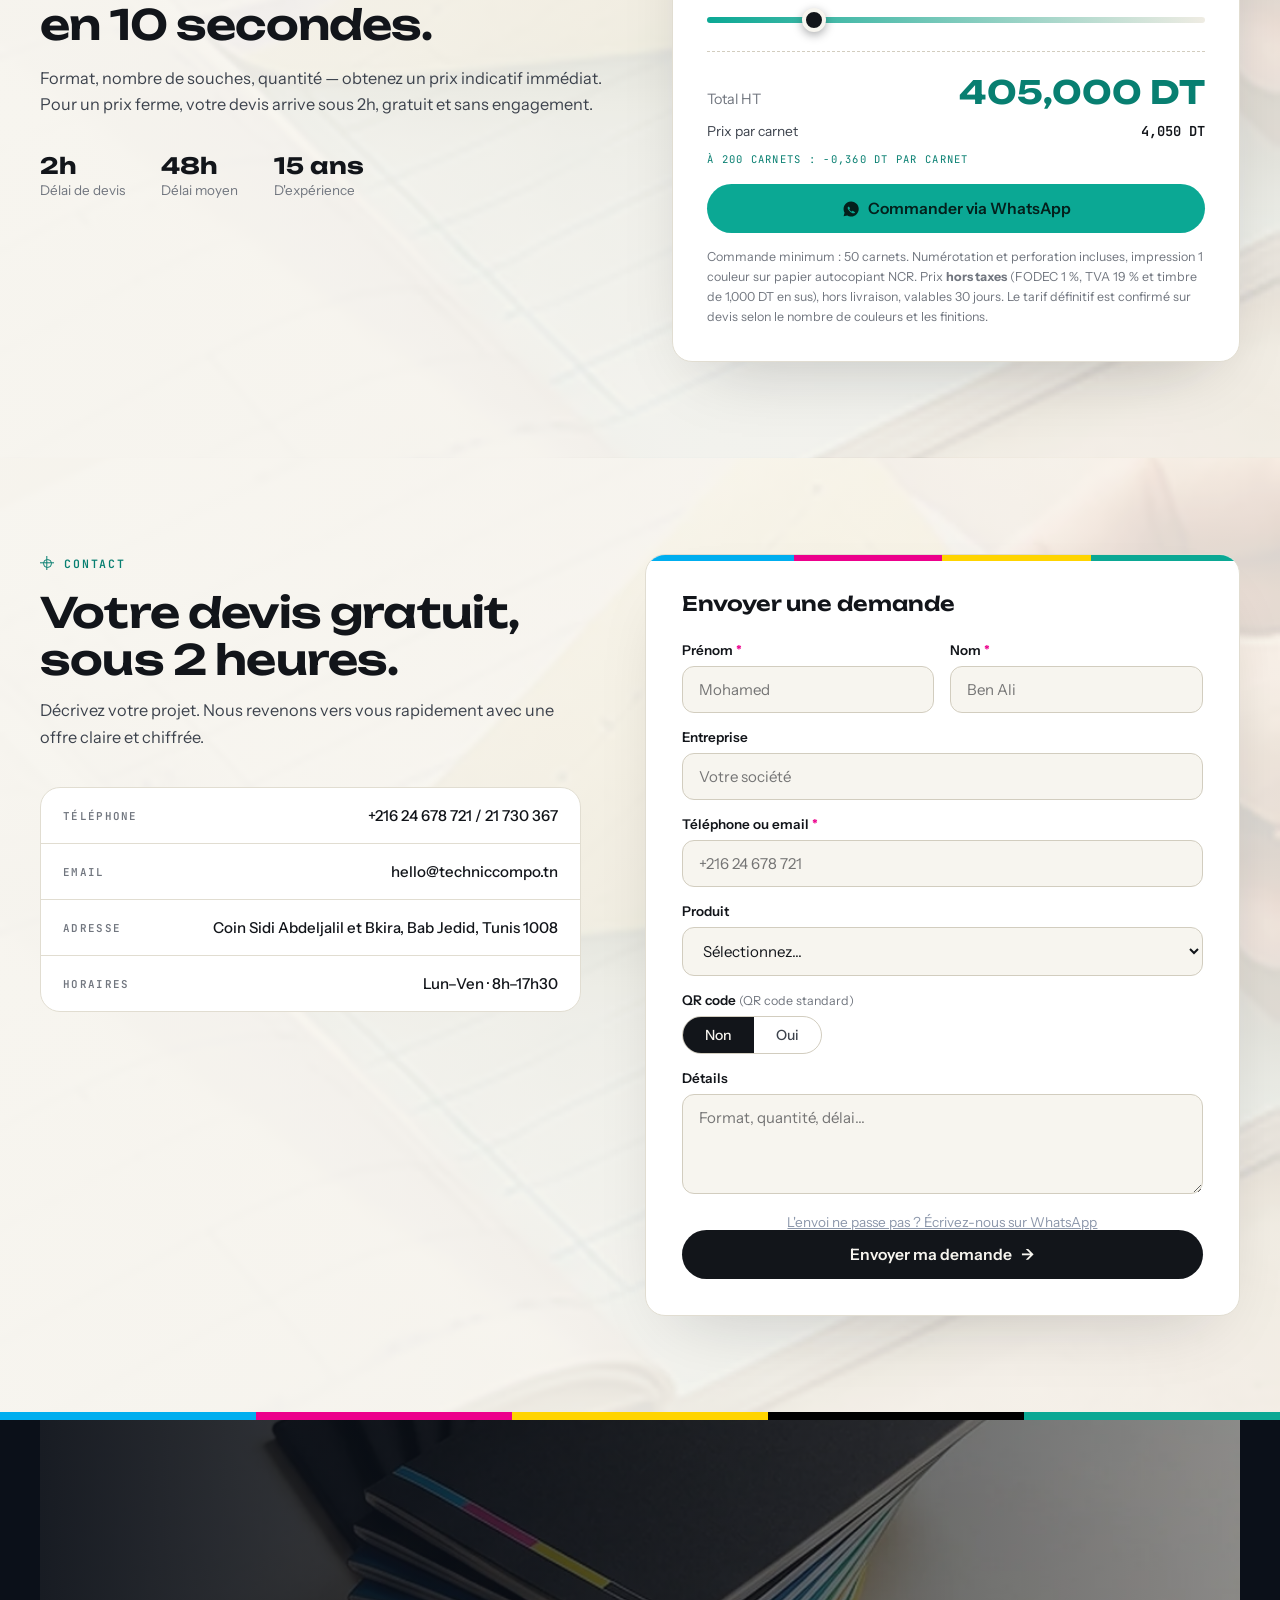
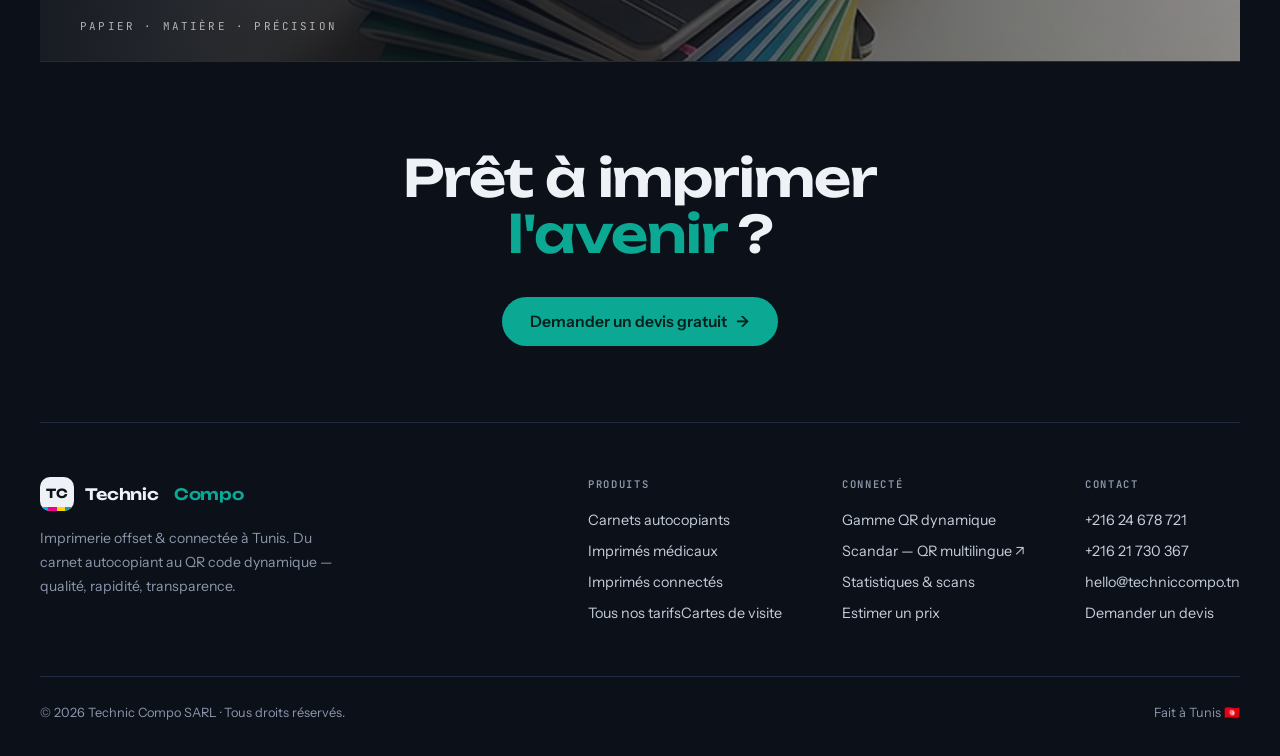
==== commit 18addb25: "Pack médical éco, certificat en texte libre, BAT validé à la commande, studio depuis la page médecin" ====
--- a/index.html
+++ b/index.html
@@ -914,7 +914,7 @@
         <div class="eyebrow"><span class="reg"><u></u></span>Design studio</div>
         <h2 class="sec-title reveal-print">Créez votre imprimé en ligne,<br>une seule identité partout.</h2>
         <p class="sec-sub">Touchez un produit : il s’ouvre dans le studio, prêt à personnaliser. Vos textes et votre logo, saisis une seule fois, passent sur la carte, l’en-tête, l’enveloppe et tous vos imprimés.</p>
-        <div class="studio-chips"><a class="eco-chip" href="/conception/?style=eco">Gamme Éco 1 couleur · prix mini →</a><span>219 modèles</span><span>Français · عربي</span><span>BAT avant impression</span><span>Prix affichés</span></div>
+        <div class="studio-chips"><a class="eco-chip" href="/conception/?metier=medical&amp;produit=ordonnances&amp;style=eco">Pack médical éco · dès 50 DT →</a><span>219 modèles</span><span>Français · عربي</span><span>BAT avant impression</span><span>Prix affichés</span></div>
       </div>
       <a href="/conception/" class="btn btn-ink reveal">Ouvrir le Design studio <span class="ar">→</span></a>
     </div>
